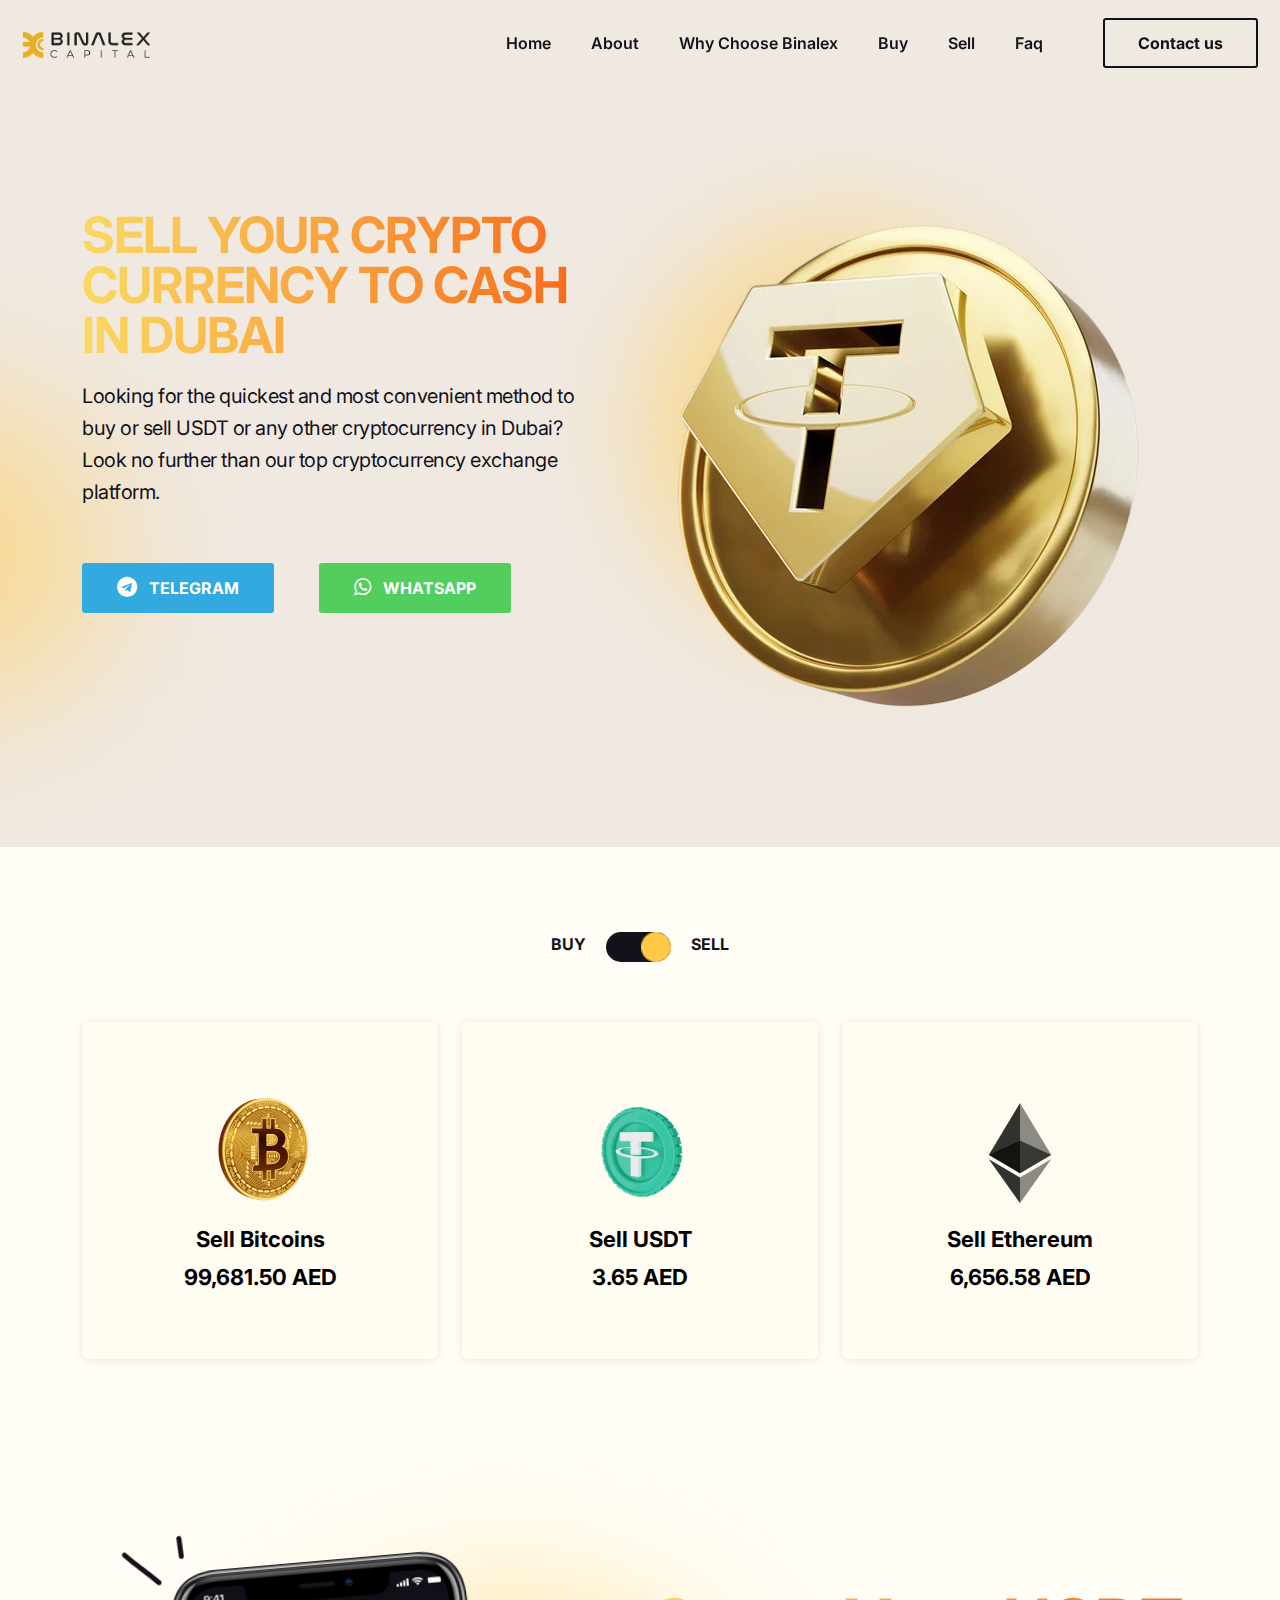
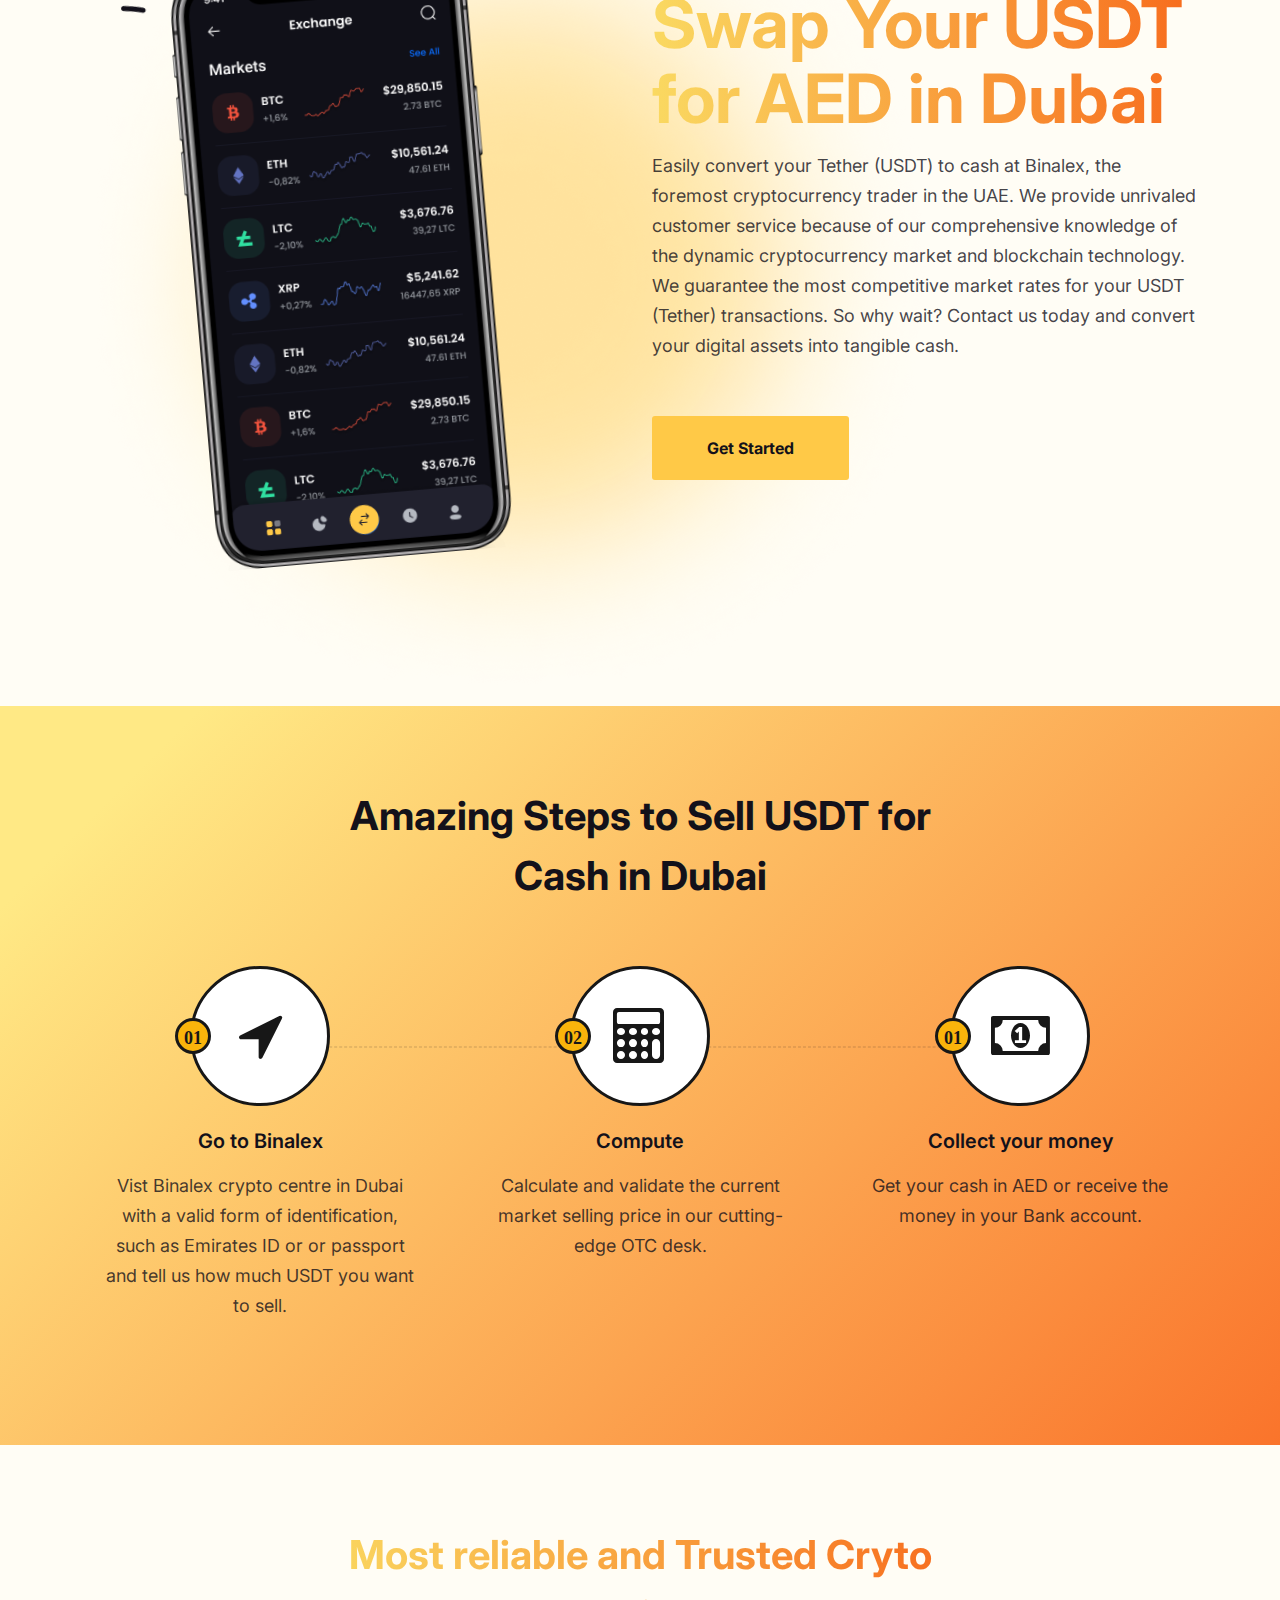
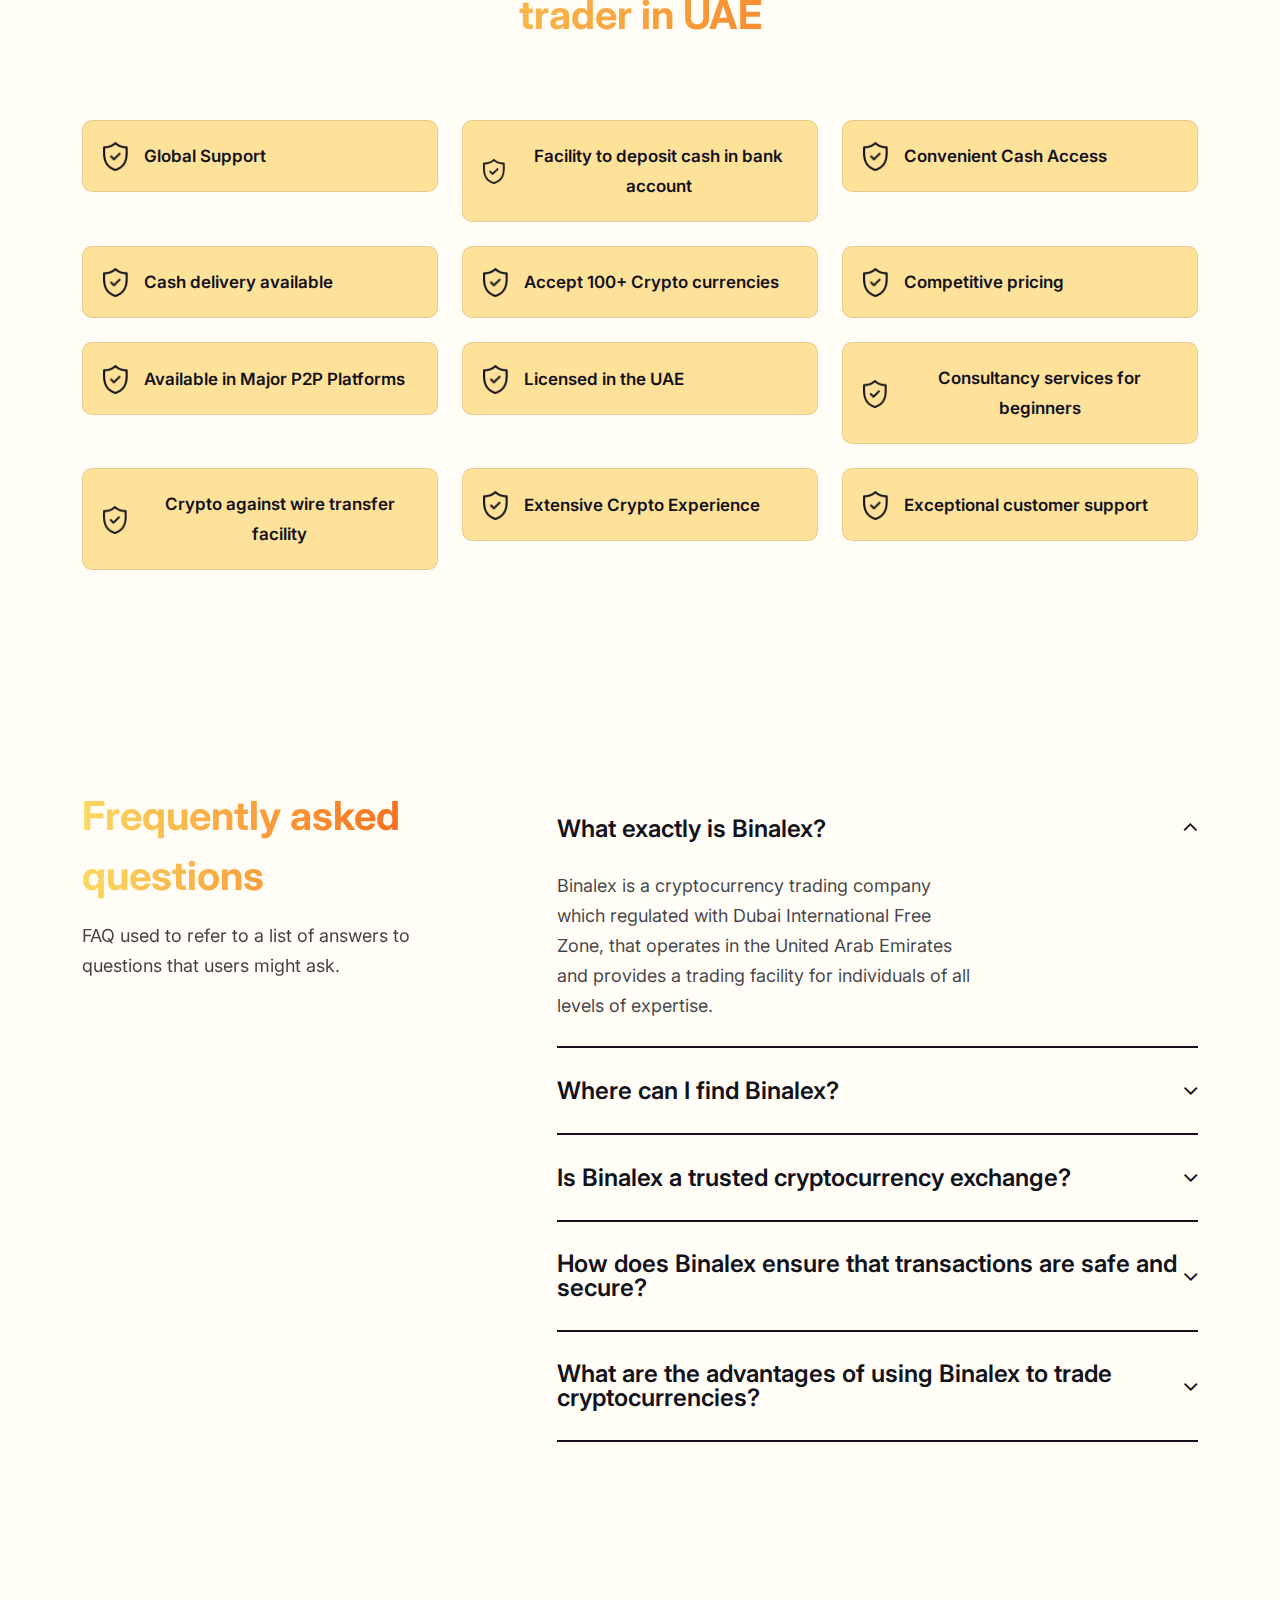
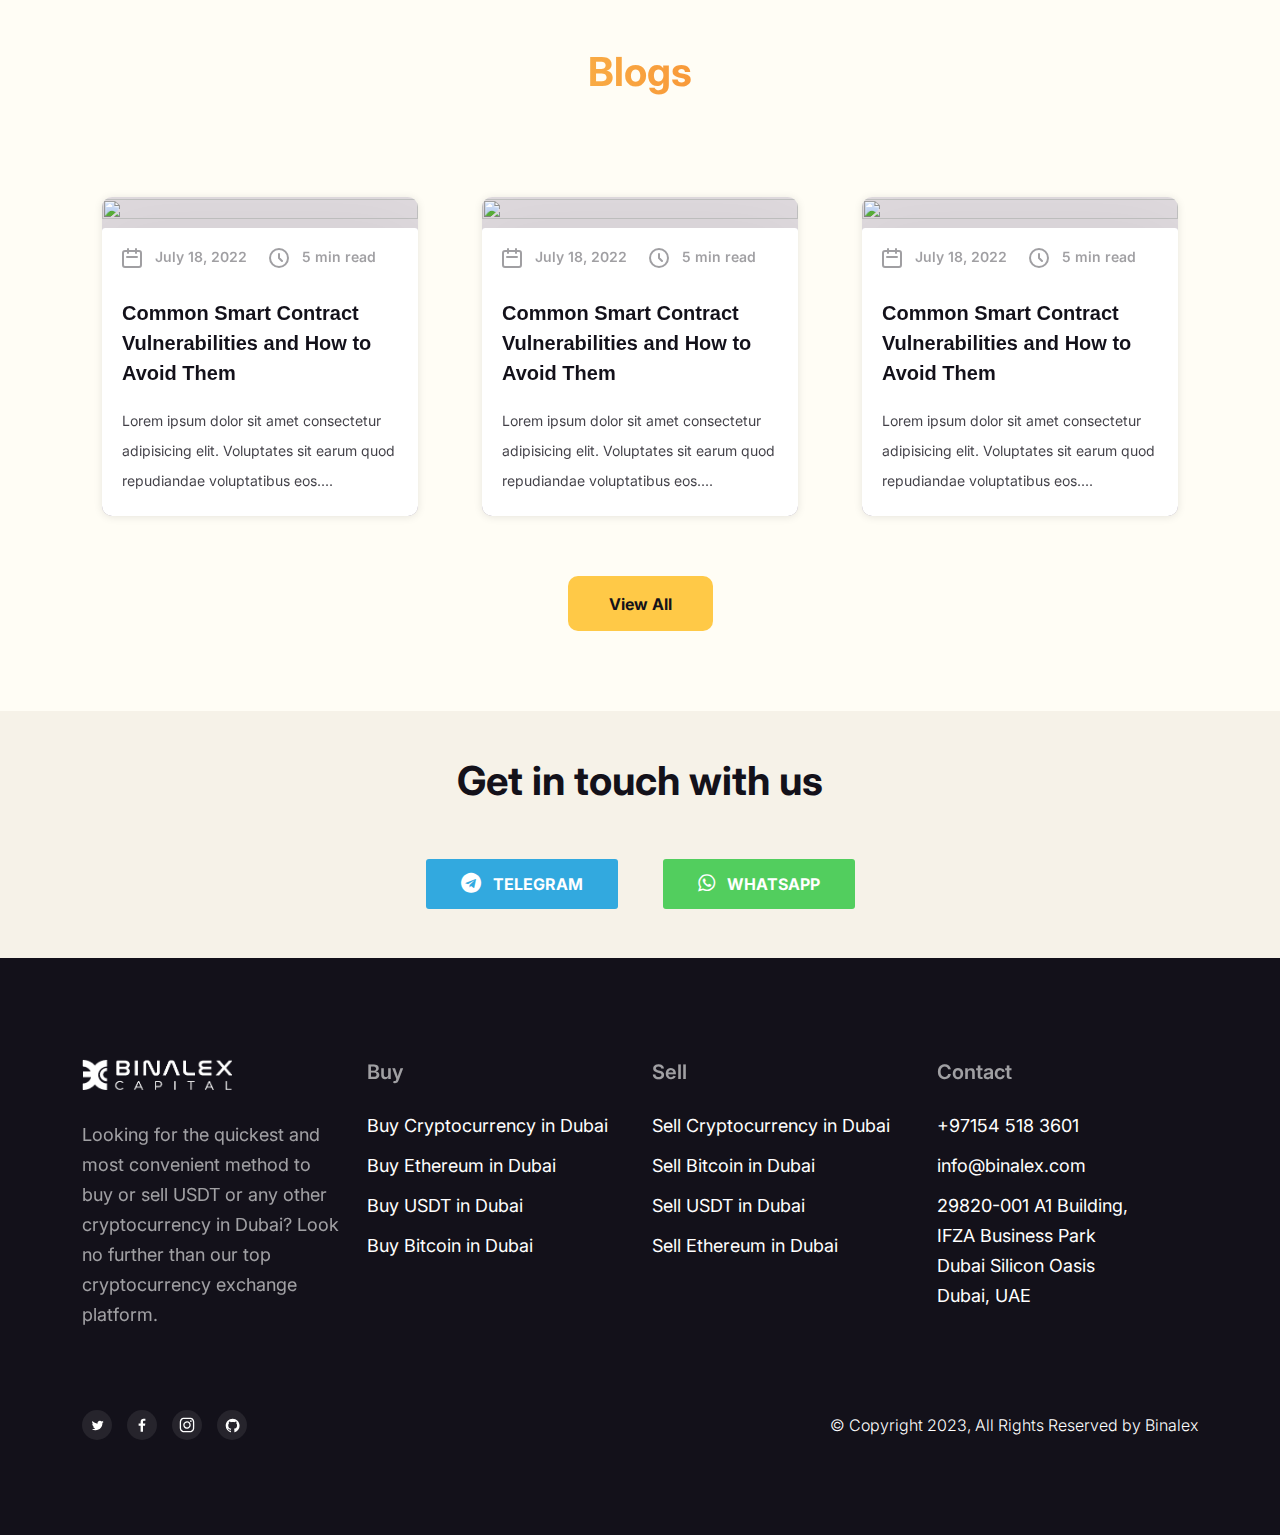
==== index.html @ ae66f342 "font-size decreased" ====
<!DOCTYPE html>
<html lang="en">


<!-- Added by HTTrack -->
<meta http-equiv="content-type" content="text/html;charset=UTF-8" /><!-- /Added by HTTrack -->

<head>
  <meta charset="UTF-8">
  <meta http-equiv="X-UA-Compatible" content="IE=edge">
  <meta name="viewport" content="width=device-width, initial-scale=1.0">
  <title>Binalex</title>

  <link rel="shortcut icon" href="ssets/images/favicon-1.png" type="image/x-icon">
  <link rel="icon" href="assets/images/favicon-1.png" type="image/x-icon">
  <!--- End favicon-->

  <link
    href="https://fonts.googleapis.com/css2?family=Inter:wght@400;500;600&amp;family=Public+Sans:wght@500;600;700;800&amp;display=swap"
    rel="stylesheet">
  <!-- End google font  -->

  <link rel="stylesheet" href="https://cdnjs.cloudflare.com/ajax/libs/bootstrap/5.2.3/css/bootstrap.min.css" />
  <link rel="stylesheet" href="assets/css/fontawesome.css" />
  <link rel="stylesheet" href="https://cdnjs.cloudflare.com/ajax/libs/font-awesome/4.7.0/css/font-awesome.min.css">
  <link rel="stylesheet" href="assets/css/icomoon-font.css" />
  <link rel="stylesheet" href="assets/css/animate.css" />


  <!-- Code Editor  -->

  <link rel="stylesheet" href="assets/css/fonts.css" />
  <link rel="stylesheet" href="assets/css/main.css" />
  <link rel="stylesheet" href="assets/css/app.min.css" />

</head>

<body class="light">



  <header class="site-header site-header--menu-right fugu-header-section" id="sticky-menu">
    <div class="container-fluid">
      <nav class="navbar site-navbar">
        <!-- Brand Logo-->
        <div class="brand-logo">
          <a href="index.html">
            <img src="assets/images/binalex.png" alt="" class="light-version-logo">
          </a>
        </div>
        <div class="menu-block-wrapper">
          <div class="menu-overlay"></div>
          <nav class="menu-block" id="append-menu-header">
            <div class="mobile-menu-head">
              <div class="go-back">
                <i class="fa fa-angle-left"></i>
              </div>
              <div class="current-menu-title"></div>
              <div class="mobile-menu-close">&times;</div>
            </div>
            <ul class="site-menu-main">
              <li class="nav-item nav-item-has-children">
                <a href="#" class="nav-link-item drop-trigger">Home</a>
              </li>
              <li class="nav-item nav-item-has-children">
                <a href="#" class="nav-link-item drop-trigger">About</a>
              </li>
              <li class="nav-item nav-item-has-children">
                <a href="#" class="nav-link-item drop-trigger">Why choose Binalex</a>
              </li>
              <li class="nav-item nav-item-has-children">
                <a href="#" class="nav-link-item drop-trigger">Buy</a>
              </li>
              <li class="nav-item nav-item-has-children">
                <a href="#" class="nav-link-item drop-trigger">Sell</a>
              </li>
              <li class="nav-item nav-item-has-children">
                <a href="#" class="nav-link-item drop-trigger">faq</a>
              </li>

            </ul>
          </nav>

        </div>
        <div class="header-btn header-btn-l1 ms-auto d-none d-xs-inline-flex">
          <a class="fugu-btn fugu-header-btn" href="#">
            Contact us
          </a>
        </div>
        <!-- mobile menu trigger -->
        <div class="mobile-menu-trigger">
          <span></span>
        </div>
        <!--/.Mobile Menu Hamburger Ends-->
      </nav>
    </div>
  </header>
  <!--End landex-header-section -->


  <div class="fugu-hero-section">
    <div class="container">
      <div class="row">
        <div class="col-xl-6 col-lg-7">
          <div class="fugu-hero-content">
            <h1 class="wow fadeInUpX fugu-app-head text-gradient" data-wow-delay="0s">SELL
              YOUR CRYPTO CURRENCY TO CASH
              IN DUBAI </h1>
            <p class="wow fadeInUpX" data-wow-delay="0.25s">Looking for the quickest and most convenient method to buy
              or sell USDT or any
              other cryptocurrency in Dubai? Look no further than our top cryptocurrency
              exchange platform.</p>
            <div class="fugu-app-btn-wrap wow fadeInUpX" data-wow-delay="0.40s">

              <a class="fugu-btn fugu-header-btn m-0 bg-telegram social-btn" href="#">
                <i class="fa fa-telegram"></i> &nbsp; TELEGRAM
              </a>
              <a class="fugu-btn fugu-header-btn bg-whatsapp social-btn" href="#">
                <i class="fa fa-whatsapp"></i> &nbsp; WHATSAPP
              </a>
              <!-- <a class="fugu-btn" href="#">Get Started</a> -->

            </div>
          </div>
        </div>
        <div class="col-xl-6 col-lg-5">
          <div class="fugu-hero-thumb">
            <img src="assets/images/home-img.webp" alt="">
            <div class="fugu-shape2">
              <img src="assets/images/shape/shape2.png" alt="">
            </div>
            <div class="fugu-hero-star">
              <!-- <img src="assets/images/all-img/star-shape.png" alt=""> -->
            </div>
          </div>
        </div>
      </div>
    </div>
    <div class="fugu-shape1">
      <img src="assets/images/shape/shape1.png" alt="">
    </div>
  </div>
  <!-- End hero section -->

  <div class="section bg-warning-300 fugu-section-padding">
    <div class="container">
      <!-- <div class="fugu-section-title">
        <h2>Fast and affordable<br /> plans to get started</h2>
      </div> -->
      <div class="pricing-btn d-flex align-items-center justify-content-center flex-wrap ">
        <label class="mb-3 mb-lg-0">BUY</label>
        <div class="toggle-btn form-check form-switch  mb-2 mb-lg-0">
          <input class="form-check-input btn-toggle price-deck-trigger mb-2 mb-lg-0" type="checkbox"
            id="flexSwitchCheckDefault" data-pricing-trigger data-target="#table-price-value" checked>
        </div>
        <label class="mb-3 mb-lg-0">SELL</label>
      </div>

      <div class="row" id="table-price-value" data-pricing-dynamic data-value-active="yearly">

        <div class="col-md-4 col-sm-6 m-t35">
          <div class="card card-coin  wow fadeInUpX card-coin--1" data-wow-delay="0.10s">
            <div class="card-body text-center">
              <img src="assets/images/icons/bitcoin.png" alt="">
              <h2 class="text-black mb-3 font-w600 dynamic-value" data-active="Bitcoins" data-monthly="Bitcoins"
                data-yearly="Sell Bitcoins">
              </h2>
              <h2 class="text-black  font-w600 dynamic-value" data-active="101,047.00 AED" data-monthly="101,047.00 AED"
                data-yearly="99,681.50 AED">
              </h2>

            </div>
          </div>
        </div>
        <div class="col-md-4 col-sm-6 m-t35">
          <div class="card card-coin  wow fadeInUpX card-coin--2" data-wow-delay="0s">
            <div class="card-body text-center">
              <img src="assets/images/icons/Tether-USDT-icon.png" alt="">

              <h2 class="text-black mb-3 font-w600 dynamic-value card-coin-title" data-active="USDT" data-monthly="USDT"
                data-yearly="Sell USDT">
              </h2>
              <h2 class="text-black  font-w600 dynamic-value" data-active="3.70 AED" data-monthly="3.70 AED"
                data-yearly="3.65 AED">
              </h2>

            </div>
          </div>
        </div>

        <div class="col-md-4 col-sm-6 m-t35">
          <div class="card card-coin  wow fadeInUpX card-coin--3" data-wow-delay="0.20s">
            <div class="card-body text-center">
              <img src="assets/images/icons/Ethereum-Icon.png" alt="">

              <h2 class="text-black mb-3 font-w600 dynamic-value" data-active="Ethereum" data-monthly="Ethereum"
                data-yearly="Sell Ethereum">
              </h2>
              <h2 class="text-black  font-w600 dynamic-value" data-active="6,747.76 AED" data-monthly="6,747.76 AED"
                data-yearly="6,656.58 AED">
              </h2>

            </div>
          </div>
        </div>

      </div>
    </div>
  </div>

  <!-- End -->



  <div class="section bg-warning-300 fugu-section-padding z-index section-bottom-padding">
    <div class="container">
      <div class="row">
        <div class="col-lg-6">
          <div class="fugu-apps-thumb">
            <img class="wow fadeInUpX" data-wow-delay=".10s" src="assets/images/all-img/mocup1.png" alt="">
          </div>
        </div>
        <div class="col-lg-6 col-md-10 d-flex align-items-center">
          <div class="fugu-default-content large-content">
            <h2 class="text-gradient">Swap Your USDT for AED in Dubai
            </h2>
            <p>Easily convert your Tether (USDT) to cash at Binalex, the foremost cryptocurrency
              trader in the UAE. We provide unrivaled customer service because of our
              comprehensive knowledge of the dynamic cryptocurrency market and blockchain
              technology. We guarantee the most competitive market rates for your USDT
              (Tether) transactions. So why wait? Contact us today and convert your digital assets
              into tangible cash.
            </p>
            <div class="fugu-btn-wrap">
              <a class="fugu-btn" href="#">Get Started</a>
            </div>
          </div>
        </div>
      </div>
    </div>
    <div class="fugu-shape3">
      <img src="assets/images/shape/shape2.png" alt="">
    </div>
  </div>
  <!-- End section -->



  <div class="section bg-warning-300 fugu-section-padding steps-section">
    <div class="container">
      <div class="fugu-section-title ">
        <h2>Amazing Steps to Sell USDT for Cash in Dubai</h2>
      </div>
      <div class="fugu-iconbox-border">
        <div class="row">
          <div class="col-lg-4 col-md-6">
            <div class="fugu-iconbox-wrap6 wow fadeInUpX" data-wow-delay="0s">
              <!-- <div class="fugu-iconbox-icon6">
                <img src="assets/images/all-img/service/icon1.png" alt="">
              </div> -->
              <div class="icon-box">
                <i class="fa fa-location-arrow"></i>
                <div class="count">01</div><!-- /.count -->
              </div>
              <div class="fugu-iconbox-data6">
                <h4> Go to Binalex</h4>
                <p>Vist Binalex crypto centre in Dubai with a valid form of identification, such as
                  Emirates ID or or passport and tell us how much USDT you want to sell.</p>
              </div>
            </div>
          </div>
          <div class="col-lg-4 col-md-6">
            <div class="fugu-iconbox-wrap6 wow fadeInUpX" data-wow-delay=".10s">
              <!-- <div class="fugu-iconbox-icon6">
                <img src="assets/images/all-img/service/icon2.png" alt="">
              </div> -->
              <div class="icon-box">
                <i class="fa fa-calculator"></i>
                <div class="count">02</div><!-- /.count -->
              </div>
              <div class="fugu-iconbox-data6">
                <h4> Compute</h4>
                <p>Calculate and validate the current market selling price in our cutting-edge OTC
                  desk.</p>
              </div>
            </div>
          </div>
          <div class="col-lg-4 col-md-6 offset-lg-0 offset-md-3">
            <div class="fugu-iconbox-wrap6 wow fadeInUpX" data-wow-delay=".20s">
              <!-- <div class="fugu-iconbox-icon6">
                <img src="assets/images/all-img/service/icon3.png" alt="">
              </div> -->
              <div class="icon-box">
                <i class="fa fa-money"></i>
                <div class="count">01</div><!-- /.count -->
              </div>
              <div class="fugu-iconbox-data6">
                <h4>Collect your money</h4>
                <p>Get your cash in AED or receive the money in your Bank account.</p>
              </div>
            </div>
          </div>
        </div>
      </div>

    </div>
  </div>

  <div class="section bg-warning-300 fugu-section-padding">
    <div class="container">
      <div class="fugu-section-title text-gradient">
        <h2>Most reliable and Trusted Cryto trader in UAE</h2>
      </div>
      <div class="row">
        <div class="col-lg-4 col-md-6">
          <div class="fugu-iconbox-wrap4 wow fadeInUpX d-flex gap-3 align-items-center justify-content-start"
            data-wow-delay=".20s">
            <div class="fugu-iconbox-icon4 m-0 ">
              <img src="assets/images/all-img/about/icon1.png" alt="">
            </div>
            <div class="fugu-iconbox-data4">
              <h4>Global Support
              </h4>

            </div>
          </div>
        </div>
        <div class="col-lg-4 col-md-6">
          <div class="fugu-iconbox-wrap4 wow fadeInUpX d-flex gap-3 align-items-center justify-content-start"
            data-wow-delay=".20s">
            <div class="fugu-iconbox-icon4 m-0 ">
              <img src="assets/images/all-img/about/icon1.png" alt="">
            </div>
            <div class="fugu-iconbox-data4">
              <h4>Facility to deposit cash in bank account</h4>

            </div>
          </div>
        </div>
        <div class="col-lg-4 col-md-6">
          <div class="fugu-iconbox-wrap4 wow fadeInUpX d-flex gap-3 align-items-center justify-content-start"
            data-wow-delay=".20s">
            <div class="fugu-iconbox-icon4 m-0 ">
              <img src="assets/images/all-img/about/icon1.png" alt="">
            </div>
            <div class="fugu-iconbox-data4">
              <h4>Convenient Cash Access</h4>

            </div>
          </div>
        </div>
        <div class="col-lg-4 col-md-6">
          <div class="fugu-iconbox-wrap4 wow fadeInUpX d-flex gap-3 align-items-center justify-content-start"
            data-wow-delay=".20s">
            <div class="fugu-iconbox-icon4 m-0 ">
              <img src="assets/images/all-img/about/icon1.png" alt="">
            </div>
            <div class="fugu-iconbox-data4">
              <h4>Cash delivery available</h4>

            </div>
          </div>
        </div>
        <div class="col-lg-4 col-md-6">
          <div class="fugu-iconbox-wrap4 wow fadeInUpX d-flex gap-3 align-items-center justify-content-start"
            data-wow-delay=".20s">
            <div class="fugu-iconbox-icon4 m-0 ">
              <img src="assets/images/all-img/about/icon1.png" alt="">
            </div>
            <div class="fugu-iconbox-data4">
              <h4>Accept 100+ Crypto currencies</h4>

            </div>
          </div>
        </div>
        <div class="col-lg-4 col-md-6">
          <div class="fugu-iconbox-wrap4 wow fadeInUpX d-flex gap-3 align-items-center justify-content-start"
            data-wow-delay=".20s">
            <div class="fugu-iconbox-icon4 m-0 ">
              <img src="assets/images/all-img/about/icon1.png" alt="">
            </div>
            <div class="fugu-iconbox-data4">
              <h4>Competitive pricing</h4>

            </div>
          </div>
        </div>
        <div class="col-lg-4 col-md-6">
          <div class="fugu-iconbox-wrap4 wow fadeInUpX d-flex gap-3 align-items-center justify-content-start"
            data-wow-delay=".20s">
            <div class="fugu-iconbox-icon4 m-0 ">
              <img src="assets/images/all-img/about/icon1.png" alt="">
            </div>
            <div class="fugu-iconbox-data4">
              <h4>Available in Major P2P Platforms</h4>

            </div>
          </div>
        </div>
        <div class="col-lg-4 col-md-6">
          <div class="fugu-iconbox-wrap4 wow fadeInUpX d-flex gap-3 align-items-center justify-content-start"
            data-wow-delay=".20s">
            <div class="fugu-iconbox-icon4 m-0 ">
              <img src="assets/images/all-img/about/icon1.png" alt="">
            </div>
            <div class="fugu-iconbox-data4">
              <h4>Licensed in the UAE</h4>

            </div>
          </div>
        </div>
        <div class="col-lg-4 col-md-6">
          <div class="fugu-iconbox-wrap4 wow fadeInUpX d-flex gap-3 align-items-center justify-content-start"
            data-wow-delay=".20s">
            <div class="fugu-iconbox-icon4 m-0 ">
              <img src="assets/images/all-img/about/icon1.png" alt="">
            </div>
            <div class="fugu-iconbox-data4">
              <h4>Consultancy services for beginners </h4>

            </div>
          </div>
        </div>
        <div class="col-lg-4 col-md-6">
          <div class="fugu-iconbox-wrap4 wow fadeInUpX d-flex gap-3 align-items-center justify-content-start"
            data-wow-delay=".20s">
            <div class="fugu-iconbox-icon4 m-0 ">
              <img src="assets/images/all-img/about/icon1.png" alt="">
            </div>
            <div class="fugu-iconbox-data4">
              <h4>Crypto against wire transfer facility</h4>

            </div>
          </div>
        </div>
        <div class="col-lg-4 col-md-6">
          <div class="fugu-iconbox-wrap4 wow fadeInUpX d-flex gap-3 align-items-center justify-content-start"
            data-wow-delay=".20s">
            <div class="fugu-iconbox-icon4 m-0 ">
              <img src="assets/images/all-img/about/icon1.png" alt="">
            </div>
            <div class="fugu-iconbox-data4">
              <h4>Extensive Crypto Experience</h4>

            </div>
          </div>
        </div>
        <div class="col-lg-4 col-md-6">
          <div class="fugu-iconbox-wrap4 wow fadeInUpX d-flex gap-3 align-items-center justify-content-start"
            data-wow-delay=".20s">
            <div class="fugu-iconbox-icon4 m-0 ">
              <img src="assets/images/all-img/about/icon1.png" alt="">
            </div>
            <div class="fugu-iconbox-data4">
              <h4>Exceptional customer support
              </h4>

            </div>
          </div>
        </div>

      </div>
    </div>
  </div>
  <!-- End section -->



  <div class="fugu--faq-section fugu--section-padding bg-warning-300">
    <div class="container">
      <div class="row">
        <div class="col-lg-4">
          <div class="fugu--default-content content-black">
            <h2 class="text-gradient">Frequently asked questions</h2>
            <p>FAQ used to refer to a list of answers to questions that users might ask.</p>
          </div>
        </div>
        <div class="col-lg-7 offset-lg-1">
          <div class="fugu--accordion-one" id="accordionExample">
            <div class="accordion-item">
              <h2 class="accordion-header" id="headingOne">
                <button class="accordion-button" type="button" data-bs-toggle="collapse" data-bs-target="#collapseOne"
                  aria-expanded="true" aria-controls="collapseOne">
                  <div>
                    What exactly is Binalex?

                  </div>

                  <div>
                    <i class="	fa fa-angle-down"> </i>
                  </div>
                </button>
              </h2>
              <div id="collapseOne" class="accordion-collapse collapse show" aria-labelledby="headingOne"
                data-bs-parent="#accordionExample">
                <div class="accordion-body">
                  Binalex is a cryptocurrency trading company which regulated with Dubai
                  International Free Zone, that operates in the United Arab Emirates and provides a
                  trading facility for individuals of all levels of expertise.
                </div>
              </div>
            </div>
            <div class="accordion-item">
              <h2 class="accordion-header" id="headingTwo">
                <button class="accordion-button collapsed" type="button" data-bs-toggle="collapse"
                  data-bs-target="#collapseTwo" aria-expanded="false" aria-controls="collapseTwo">
                  Where can I find Binalex?

                  <div>
                    <i class="	fa fa-angle-down"> </i>
                  </div>
                </button>
              </h2>
              <div id="collapseTwo" class="accordion-collapse collapse" aria-labelledby="headingTwo"
                data-bs-parent="#accordionExample">
                <div class="accordion-body">
                  The location of Binalex is in Dubai Silicon Oasis and Near Deira City Center
                </div>
              </div>
            </div>
            <div class="accordion-item">
              <h2 class="accordion-header" id="headingThree">
                <button class="accordion-button collapsed" type="button" data-bs-toggle="collapse"
                  data-bs-target="#collapseThree" aria-expanded="false" aria-controls="collapseThree">
                  Is Binalex a trusted cryptocurrency exchange?

                  <div>
                    <i class="	fa fa-angle-down"> </i>
                  </div>
                </button>
              </h2>
              <div id="collapseThree" class="accordion-collapse collapse" aria-labelledby="headingThree"
                data-bs-parent="#accordionExample">
                <div class="accordion-body">
                  Yes, Binalex is a trustworthy cryptocurrency trader with the best exchange
                  rates on the market.


                </div>
              </div>
            </div>
            <div class="accordion-item">
              <h2 class="accordion-header" id="headingFour">
                <button class="accordion-button collapsed" type="button" data-bs-toggle="collapse"
                  data-bs-target="#collapseFour" aria-expanded="false" aria-controls="collapseFour">
                  How does Binalex ensure that transactions are safe and secure?

                  <div>
                    <i class="	fa fa-angle-down"> </i>
                  </div>
                </button>
              </h2>
              <div id="collapseFour" class="accordion-collapse collapse" aria-labelledby="headingFour"
                data-bs-parent="#accordionExample">
                <div class="accordion-body">
                  Binalex ensures the safety and security of transactions by implementing
                  sophisticated security measures.
                </div>
              </div>
            </div>
            <div class="accordion-item">
              <h2 class="accordion-header" id="headingFive">
                <button class="accordion-button collapsed" type="button" data-bs-toggle="collapse"
                  data-bs-target="#collapseFive" aria-expanded="false" aria-controls="collapseFive">
                  What are the advantages of using Binalex to trade cryptocurrencies?

                  <div>
                    <i class="	fa fa-angle-down"> </i>
                  </div>

                </button>
              </h2>
              <div id="collapseFive" class="accordion-collapse collapse" aria-labelledby="headingFive"
                data-bs-parent="#accordionExample">
                <div class="accordion-body">
                  The advantages of utilizing Binalex for cryptocurrency trading include high
                  trading volumes, the best exchange rates, and unmatched customer service.

                </div>
              </div>
            </div>
          </div>
        </div>
      </div>
    </div>
  </div>
  <!-- End faq section -->





  <div class="light-version fugu-section-padding bg-warning-300">
    <div class="container">
      <div class="fugu-section-title ">
        <h2 class="text-gradient">Blogs</h2>
      </div>
      <div class="row">

        <div class="col-xl-4 col-lg-4 col-md-6">
          <div class="collection-grid-item analysis wow fadeInUpX" data-wow-delay="0s">
            <div class="fugu--blog-wrap">
              <div class="fugu--blog-thumb">
                <a href="#">
                  <img src="https://sellusdtindubai.com/wp-content/uploads/2023/05/What-are-Permissioned-vs.-Permissionless-Blockchains-400x200.jpg.webp" alt="">
                </a>
              </div>
              <div class="fugu--blog-content">
                <div class="fugu--blog-date">
                  <ul>
                    <li> <a href="#"> <img src="assets/images/svg2/calendar2.svg" alt="">July 18, 2022</a></li>
                    <li> <a href="#"><img src="assets/images/svg2/clock2.svg" alt="">5 min read</a> </li>
                  </ul>
                </div>
                <div class="fugu--blog-title">
                  <a href="#">
                    <h3>Common Smart Contract Vulnerabilities and How to Avoid Them</h3>
                  </a>
                </div>
                <p>Lorem ipsum dolor sit amet consectetur adipisicing elit. Voluptates sit earum quod repudiandae
                  voluptatibus eos....</p>

              </div>
            </div>
          </div>
        </div>
        <div class="col-xl-4 col-lg-4 col-md-6">
          <div class="collection-grid-item analysis wow fadeInUpX" data-wow-delay="0s">
            <div class="fugu--blog-wrap">
              <div class="fugu--blog-thumb">
                <a href="#">
                  <img src="https://sellusdtindubai.com/wp-content/uploads/2023/05/What-are-Permissioned-vs.-Permissionless-Blockchains-400x200.jpg.webp" alt="">
                </a>
              </div>
              <div class="fugu--blog-content">
                <div class="fugu--blog-date">
                  <ul>
                    <li> <a href="#"> <img src="assets/images/svg2/calendar2.svg" alt="">July 18, 2022</a></li>
                    <li> <a href="#"><img src="assets/images/svg2/clock2.svg" alt="">5 min read</a> </li>
                  </ul>
                </div>
                <div class="fugu--blog-title">
                  <a href="#">
                    <h3>Common Smart Contract Vulnerabilities and How to Avoid Them</h3>
                  </a>
                </div>
                <p>Lorem ipsum dolor sit amet consectetur adipisicing elit. Voluptates sit earum quod repudiandae
                  voluptatibus eos....</p>

              </div>
            </div>
          </div>
        </div>
        <div class="col-xl-4 col-lg-4 col-md-6">
          <div class="collection-grid-item analysis wow fadeInUpX" data-wow-delay="0s">
            <div class="fugu--blog-wrap">
              <div class="fugu--blog-thumb">
                <a href="#">
                  <img src="https://sellusdtindubai.com/wp-content/uploads/2023/05/What-are-Permissioned-vs.-Permissionless-Blockchains-400x200.jpg.webp" alt="">
                </a>
              </div>
              <div class="fugu--blog-content">
                <div class="fugu--blog-date">
                  <ul>
                    <li> <a href="#"> <img src="assets/images/svg2/calendar2.svg" alt="">July 18, 2022</a></li>
                    <li> <a href="#"><img src="assets/images/svg2/clock2.svg" alt="">5 min read</a> </li>
                  </ul>
                </div>
                <div class="fugu--blog-title">
                  <a href="#">
                    <h3>Common Smart Contract Vulnerabilities and How to Avoid Them</h3>
                  </a>
                </div>
                <p>Lorem ipsum dolor sit amet consectetur adipisicing elit. Voluptates sit earum quod repudiandae
                  voluptatibus eos....</p>

              </div>
            </div>
          </div>
        </div>

      </div>

      <div class="fugu-portfolio-btn">
        <a class="fugu-btn small-btn" href="#">View All</a>
      </div>
    </div>
  </div>
  <!-- End testimonail section -->

  <div class="fugu-go-top">
    <img src="assets/images/svg/arrow-black-right.svg" alt="">
  </div>

  <div class="fugu-footer-top bg-warning-200 m-0 git-section ">
    <div class="container">

      <div class="fugu-default-content text-center">
        <h2 class="wow fadeInUpX mb-30" data-wow-delay="0s">Get in touch with us</h2>
        <!-- <p class="wow fadeInUpX" data-wow-delay="0.15s">Get start now! And buy and sell cryptocurrency assets It
          simplifies the process of buying and selling digital assets from anywhere in the world.</p> -->
        <div class="fugu-app-btn-wrap wow fadeInUpX m-0" data-wow-delay="0.25s">

          <a class="fugu-btn fugu-header-btn m-0 bg-telegram social-btn" href="#">
            <i class="fa fa-telegram"></i> &nbsp; TELEGRAM
          </a>
          <a class="fugu-btn fugu-header-btn bg-whatsapp social-btn" href="#">
            <i class="fa fa-whatsapp"></i> &nbsp; WHATSAPP
          </a>
        </div>
      </div>

    </div>

  </div>
  <!-- Footer  -->

  <footer class="fugu-footer-section">
    <div class="container">
      <div class="row">
        <div class="col-lg-3">
          <div class="fugu-textarea">
            <div class="fugu-footer-logo">
              <img src="assets/images/binalex-white.svg" alt="" class="light-version-logo">
            </div>
            <p>Looking for the quickest and most convenient method to buy or sell USDT or any other cryptocurrency in
              Dubai? Look no further than our top cryptocurrency exchange platform.</p>
          </div>
        </div>
        <div class="col-lg-3 col-md-4 col-sm-4">
          <div class="fugu-footer-menu">
            <span>Buy</span>
            <ul>
              <li><a href="#">Buy Cryptocurrency in Dubai</a></li>
              <li><a href="#">Buy Ethereum in Dubai</a></li>
              <li><a href="#">Buy USDT in Dubai</a></li>
              <li><a href="#">Buy Bitcoin in Dubai</a></li>
            </ul>
          </div>
        </div>
        <div class="col-lg-3 col-md-4 col-sm-4">
          <div class="fugu-footer-menu ">
            <span>Sell</span>
            <ul>
              <li><a href="#"> Sell Cryptocurrency in Dubai
                </a></li>
              <li><a href="#"> Sell Bitcoin in Dubai</a></li>
              <li><a href="#">Sell USDT in Dubai</a></li>
              <li><a href="#"> Sell Ethereum in Dubai</a></li>
            </ul>
          </div>
        </div>
        <div class="col-lg-3 col-md-4 col-sm-4">
          <div class="fugu-footer-menu">
            <span>Contact</span>
            <ul>
              <li><a href="tel:123">+97154 518 3601</a></li>
              <li><a href="mailto:name@email.com">info@binalex.com</a></li>
              <li><a href="#">29820-001 A1 Building,<br>
                  IFZA Business Park <br>
                  Dubai Silicon Oasis <br>
                  Dubai, UAE
                </a></li>
            </ul>
          </div>

        </div>
      </div>

      <div class="copyright d-flex justify-content-between align-items-center ">
        <div class="fugu-social-icon m-0">
          <ul>
            <li>
              <a href="#">
                <svg width="13" height="11" viewBox="0 0 13 11" fill="none" xmlns="http://www.w3.org/2000/svg">
                  <path
                    d="M12.6518 1.76691C12.2028 1.96645 11.7289 2.09116 11.2301 2.16598C11.7289 1.86668 12.128 1.39279 12.3026 0.819124C11.8287 1.09348 11.3049 1.29302 10.7312 1.41773C10.2823 0.943833 9.63379 0.644531 8.93542 0.644531C7.58857 0.644531 6.49113 1.74197 6.49113 3.08883C6.49113 3.28836 6.51607 3.46295 6.56595 3.63755C4.54567 3.53778 2.72492 2.56505 1.50277 1.06854C1.30323 1.44267 1.17852 1.84174 1.17852 2.29069C1.17852 3.13871 1.60253 3.88697 2.27596 4.33592C1.87689 4.31098 1.50277 4.21121 1.15358 4.03662V4.06156C1.15358 5.25876 2.0016 6.25644 3.12398 6.48091C2.92445 6.5308 2.69997 6.55574 2.4755 6.55574C2.32585 6.55574 2.15125 6.5308 2.0016 6.50585C2.32585 7.47859 3.22375 8.2019 4.29625 8.2019C3.44823 8.85038 2.40067 9.24945 1.25335 9.24945C1.05381 9.24945 0.85428 9.24945 0.679688 9.22451C1.77713 9.92288 3.04916 10.322 4.4459 10.322C8.96037 10.322 11.4296 6.58068 11.4296 3.33825C11.4296 3.23848 11.4296 3.11377 11.4296 3.014C11.9035 2.68976 12.3275 2.26575 12.6518 1.76691Z"
                    fill="white"></path>
                </svg>
              </a>
            </li>
            <li>
              <a href="#">
                <svg width="8" height="14" viewBox="0 0 8 14" fill="none" xmlns="http://www.w3.org/2000/svg">
                  <path
                    d="M2.61761 13.7535V7.8033H0.615234V5.48437H2.61761V3.77424C2.61761 1.78964 3.82974 0.708984 5.60014 0.708984C6.44818 0.708984 7.17702 0.772123 7.38943 0.800344V2.87437L6.16156 2.87492C5.19872 2.87492 5.01229 3.33245 5.01229 4.00385V5.48437H7.30858L7.00959 7.8033H5.01228V13.7535H2.61761Z"
                    fill="#13111A"></path>
                </svg>
              </a>
            </li>
            <li>
              <a href="#">
                <svg width="16" height="16" viewBox="0 0 16 16" fill="none" xmlns="http://www.w3.org/2000/svg">
                  <path
                    d="M8.00221 2.05002C9.94011 2.05002 10.1696 2.05728 10.9352 2.09219C11.3954 2.09782 11.8514 2.18234 12.2831 2.34207C12.5962 2.46281 12.8805 2.64777 13.1178 2.88504C13.355 3.12232 13.54 3.40664 13.6607 3.71972C13.8205 4.15144 13.905 4.60736 13.9106 5.06765C13.9452 5.8332 13.9528 6.06269 13.9528 8.0006C13.9528 9.9385 13.9455 10.168 13.9106 10.9335C13.905 11.3938 13.8205 11.8498 13.6607 12.2815C13.54 12.5946 13.355 12.8789 13.1178 13.1161C12.8805 13.3534 12.5962 13.5384 12.2831 13.6591C11.8514 13.8189 11.3954 13.9034 10.9352 13.909C10.1699 13.9436 9.94045 13.9512 8.00221 13.9512C6.06396 13.9512 5.83446 13.9439 5.06926 13.909C4.60897 13.9034 4.15305 13.8189 3.72133 13.6591C3.40825 13.5384 3.12392 13.3534 2.88665 13.1161C2.64938 12.8789 2.46442 12.5946 2.34368 12.2815C2.18395 11.8498 2.09943 11.3938 2.0938 10.9335C2.05923 10.168 2.05163 9.9385 2.05163 8.0006C2.05163 6.06269 2.05889 5.8332 2.0938 5.06765C2.09943 4.60736 2.18395 4.15144 2.34368 3.71972C2.46442 3.40664 2.64938 3.12232 2.88665 2.88504C3.12392 2.64777 3.40825 2.46281 3.72133 2.34207C4.15305 2.18234 4.60897 2.09782 5.06926 2.09219C5.83481 2.05763 6.0643 2.05002 8.00221 2.05002ZM8.00221 0.742188C6.03216 0.742188 5.784 0.750482 5.00981 0.785736C4.40741 0.797718 3.8114 0.911778 3.24714 1.12306C2.76309 1.30544 2.32467 1.59123 1.96246 1.96051C1.59285 2.32285 1.30681 2.76152 1.12432 3.24587C0.913039 3.81014 0.79898 4.40614 0.786998 5.00855C0.752436 5.78205 0.744141 6.03021 0.744141 8.00025C0.744141 9.9703 0.752436 10.2185 0.787689 10.9926C0.799671 11.5951 0.913731 12.1911 1.12502 12.7553C1.3073 13.2396 1.5931 13.6783 1.96246 14.0407C2.32487 14.41 2.76353 14.6958 3.24783 14.8781C3.81209 15.0894 4.4081 15.2035 5.0105 15.2155C5.78469 15.25 6.03181 15.259 8.0029 15.259C9.97398 15.259 10.2211 15.2507 10.9953 15.2155C11.5977 15.2035 12.1937 15.0894 12.758 14.8781C13.24 14.6913 13.6777 14.4059 14.0431 14.0403C14.4085 13.6746 14.6936 13.2367 14.8801 12.7546C15.0914 12.1904 15.2054 11.5944 15.2174 10.992C15.252 10.2185 15.2603 9.9703 15.2603 8.00025C15.2603 6.03021 15.252 5.78205 15.2167 5.00786C15.2047 4.40545 15.0907 3.80944 14.8794 3.24518C14.6971 2.76089 14.4113 2.32222 14.042 1.95981C13.6795 1.59046 13.2409 1.30466 12.7566 1.12237C12.1923 0.911086 11.5963 0.797027 10.9939 0.785045C10.2204 0.750482 9.97225 0.742188 8.00221 0.742188Z"
                    fill="white"></path>
                  <path
                    d="M8.00453 4.27441C7.26737 4.27441 6.54675 4.49301 5.93382 4.90256C5.32089 5.31211 4.84316 5.89421 4.56106 6.57527C4.27896 7.25632 4.20515 8.00574 4.34896 8.72874C4.49278 9.45174 4.84776 10.1159 5.36901 10.6371C5.89027 11.1584 6.55439 11.5134 7.2774 11.6572C8.0004 11.801 8.74981 11.7272 9.43087 11.4451C10.1119 11.163 10.694 10.6853 11.1036 10.0723C11.5131 9.45938 11.7317 8.73877 11.7317 8.0016C11.7317 7.01309 11.339 6.06507 10.6401 5.36608C9.94107 4.6671 8.99305 4.27441 8.00453 4.27441ZM8.00453 10.421C7.52603 10.421 7.05827 10.2791 6.66041 10.0132C6.26255 9.74738 5.95246 9.36953 5.76934 8.92745C5.58623 8.48537 5.53832 7.99892 5.63167 7.52961C5.72502 7.0603 5.95544 6.62921 6.29379 6.29086C6.63215 5.95251 7.06323 5.72209 7.53254 5.62874C8.00185 5.53538 8.4883 5.5833 8.93038 5.76641C9.37246 5.94953 9.75031 6.25962 10.0162 6.65748C10.282 7.05534 10.4239 7.5231 10.4239 8.0016C10.4239 8.64326 10.169 9.25863 9.71528 9.71234C9.26156 10.1661 8.64619 10.421 8.00453 10.421Z"
                    fill="white"></path>
                  <path
                    d="M11.8768 4.99779C12.3578 4.99779 12.7478 4.60785 12.7478 4.12683C12.7478 3.6458 12.3578 3.25586 11.8768 3.25586C11.3958 3.25586 11.0059 3.6458 11.0059 4.12683C11.0059 4.60785 11.3958 4.99779 11.8768 4.99779Z"
                    fill="white"></path>
                </svg>
              </a>
            </li>
            <li>
              <a href="#">
                <svg width="15" height="15" viewBox="0 0 15 15" fill="none" xmlns="http://www.w3.org/2000/svg">
                  <path fill-rule="evenodd" clip-rule="evenodd"
                    d="M7.65173 0.742188C3.80429 0.742188 0.708984 3.83749 0.708984 7.68493C0.708984 10.7513 2.70502 13.3548 5.45319 14.2805C5.80033 14.3384 5.91604 14.1359 5.91604 13.9334C5.91604 13.7598 5.91604 13.3259 5.91604 12.7474C3.97786 13.1813 3.57287 11.8217 3.57287 11.8217C3.25466 11.0117 2.79181 10.8092 2.79181 10.8092C2.15539 10.3752 2.84966 10.3752 2.84966 10.3752C3.54394 10.4331 3.92 11.0985 3.92 11.0985C4.52749 12.1688 5.53998 11.8506 5.94497 11.677C6.00283 11.2142 6.1764 10.9249 6.37889 10.7513C4.8457 10.5777 3.22573 9.97025 3.22573 7.30887C3.22573 6.55674 3.48608 5.92032 3.94893 5.45747C3.89108 5.2839 3.63072 4.58963 4.00679 3.60607C4.00679 3.60607 4.58535 3.4325 5.91604 4.32927C6.46568 4.18463 7.07317 4.09785 7.65173 4.09785C8.23029 4.09785 8.83778 4.18463 9.38742 4.32927C10.7181 3.4325 11.2967 3.60607 11.2967 3.60607C11.6727 4.5607 11.4413 5.25497 11.3545 5.45747C11.7884 5.94925 12.0777 6.55674 12.0777 7.30887C12.0777 9.97025 10.4578 10.5488 8.89564 10.7224C9.15599 10.9249 9.35849 11.3588 9.35849 11.9952C9.35849 12.9209 9.35849 13.6731 9.35849 13.9045C9.35849 14.078 9.4742 14.3095 9.85027 14.2516C12.5984 13.3548 14.5945 10.7513 14.5945 7.68493C14.5945 3.83749 11.4992 0.742188 7.65173 0.742188Z"
                    fill="white"></path>
                </svg>
              </a>
            </li>
          </ul>
        </div>

        <h6 class="copyright-text">
          © Copyright 2023, All Rights Reserved by Binalex
        </h6>
      </div>
    </div>
  </footer>


  <!-- 
  <div class="fugu-preloader">
    <div class="fugu-spinner">
      <svg viewBox="0 0 100 100" xmlns="http://www.w3.org/2000/svg">
        <circle cx="50" cy="50" r="46" />
      </svg>
    </div>
    <div class="fugu-title">loading...</div>
  </div> -->

  <!-- scripts -->
  <script src="assets/js/jquery-3.6.0.min.js"></script>
  <script src="https://cdnjs.cloudflare.com/ajax/libs/bootstrap/5.2.3/js/bootstrap.min.js"></script>
  <script src="assets/js/menu/menu.js"></script>
  <script src="https://cdnjs.cloudflare.com/ajax/libs/wow/1.1.2/wow.js"></script>

  <script src="assets/js/main.js"></script>
</body>

</html>
---- assets/css/icomoon-font.css ----
@font-face {
  font-family: 'icomoon';
  src:  url('../fonts/icomoon3ed6.eot?w4klar');
  src:  url('../fonts/icomoon3ed6.eot?w4klar#iefix') format('embedded-opentype'),
    url('../fonts/icomoon3ed6.ttf?w4klar') format('truetype'),
    url('../fonts/icomoon3ed6.woff?w4klar') format('woff'),
    url('../fonts/icomoon3ed6.svg?w4klar#icomoon') format('svg');
  font-weight: normal;
  font-style: normal;
  font-display: block;
}

[class^="icon-"], [class*=" icon-"] {
  /* use !important to prevent issues with browser extensions that change fonts */
  font-family: 'icomoon' !important;
  speak: never;
  font-style: normal;
  font-weight: normal;
  font-variant: normal;
  text-transform: none;
  line-height: 1;

  /* Better Font Rendering =========== */
  -webkit-font-smoothing: antialiased;
  -moz-osx-font-smoothing: grayscale;
}

.icon-arrow-black-left:before {
  content: "\e900";
}
.icon-arrow-black-right:before {
  content: "\e901";
}
.icon-arrow-black-right2:before {
  content: "\e902";
}
.icon-arrow-left-gray:before {
  content: "\e903";
}
.icon-arrow-right-gray:before {
  content: "\e904";
}
---- assets/css/fonts.css ----
/* @font-face {
    font-family: "Graphik";
    src: url("../new-fonts/GraphikBlack.otf") format("opentype");
    font-weight: normal;
    font-style: normal;

} */
@font-face {
    font-family: "Graphik";
    src: url("../new-fonts/GraphikBold.otf") format("opentype");
    font-weight: bold;
    font-style: normal;

}
@font-face {
    font-family: "Graphik";
    src: url("../new-fonts/GraphikExtralight.otf") format("opentype");
    font-weight: lighter;
    font-style: normal;

}
@font-face {
    font-family: "Graphik";
    src: url("../new-fonts/GraphikLight.otf") format("opentype");
    font-weight: 300;
    font-style: normal;

}
@font-face {
    font-family: "Graphik";
    src: url("../new-fonts/GraphikRegular.otf") format("opentype");
    font-weight: normal;
    font-style: normal;

}
@font-face {
    font-family: "Graphik";
    src: url("../new-fonts/GraphikMedium.otf") format("opentype");
    font-weight: 500;
    font-style: normal;

}
@font-face {
    font-family: "Graphik";
    src: url("../new-fonts/GraphikSemibold.otf") format("opentype");
    font-weight: 600;
    font-style: normal;

}
---- assets/css/main.css ----
/*Header Css StaRT*/
@-webkit-keyframes slideLeft {
  0% {
    opacity: 0;
    transform: translateX(100%);
  }

  100% {
    opacity: 1;
    transform: translateX(0%);
  }
}

@keyframes slideLeft {
  0% {
    opacity: 0;
    transform: translateX(100%);
  }

  100% {
    opacity: 1;
    transform: translateX(0%);
  }
}

@-webkit-keyframes slideRight {
  0% {
    opacity: 1;
    transform: translateX(0%);
  }

  100% {
    opacity: 0;
    transform: translateX(100%);
  }
}

@keyframes slideRight {
  0% {
    opacity: 1;
    transform: translateX(0%);
  }

  100% {
    opacity: 0;
    transform: translateX(100%);
  }
}

/*@media (min-width: 992px) {
  .site-menu-main .sub-menu {
    min-width: 235px;
    max-width: 235px;
 }
}
*/
/* .site-menu-main .sub-menu.megamenu.megadropdown-center {
  transform: translateX(-50%) translateY(-10px);
}
*/
/* .site-menu-main .sub-menu.megamenu.megadropdown-right {
  right: 0%;
  transform: translateX(0%) translateY(10px);
}
*/
/* .site-menu-main .sub-menu.megamenu.megadropdown-left {
  left: 0%;
  transform: translateX(0%) translateY(10px);
}
*/
/*responsive*/
/*Custom Css for menu*/
/* .site-header--menu-center .navbar {
  padding-top: 20px;
  padding-bottom: 20px;
}
*/
/* ////////////////////////////////// */
/* // */
.site-navbar {
  display: flex;
  position: relative;
  flex-wrap: wrap;
  align-items: center;
  justify-content: space-between;
  padding-top: 0px;
}

.site-navbar .menu-block-wrapper {
  flex-grow: 1;
  align-items: center;
}

.brand-logo {
  max-width: 128px;
  transition: all 0.4s;
  position: relative;
}

.default-logo {
  max-width: 128px;
  transition: all 0.4s;
  position: relative;
}

.responsive-logo {
  max-width: 128px;
  transition: all 0.4s;
  position: relative;
}

.site-header--absolute {
  position: absolute;
  top: 0;
  left: 0;
  width: 100%;
  z-index: 999;
}

.site-header--sticky:not(.mobile-sticky-enable) {
  position: absolute !important;
  top: 0;
  right: 0;
  width: 100%;
  z-index: 999;
}

.site-header--sticky.mobile-sticky-enable {
  top: 0;
  right: 0;
  width: 100%;
  z-index: 999;
  position: fixed !important;
  transition: 0.4s;
}

.site-header--sticky.mobile-sticky-enable.scrolling {
  transform: translateY(-100%);
  transition: 0.4s;
}

.site-header--sticky.mobile-sticky-enable.reveal-header {
  transform: translateY(0%);
  box-shadow: 0 12px 34px -11px rgba(65, 62, 101, 0.1);
  z-index: 9999;
}

.site-header--menu-center .container {
  position: relative;
}

.site-header--menu-center .menu-block-wrapper {
  position: static;
}

.site-header--menu-left .menu-block .site-menu-main {
  justify-content: flex-start;
  padding-left: 15px;
}

.site-header--menu-right .menu-block-wrapper {
  position: static;
}

.site-header--menu-right .menu-block {
  margin-left: auto;
}

.top-contact-menu-wraper .header-btn {
  order: 3;
}

.top-contact-menu-wraper .mobile-menu-trigger {
  order: 4;
}

.top-contact-block ul {
  display: flex;
  align-items: center;
}

.top-contact-block ul li {
  display: inline-flex;
  align-items: center;
}

.top-contact-block span {
  height: 30px;
  width: 1px;
  background: rgba(29, 36, 58, 0.12);
  margin: 0px 35px;
}

.top-contact-block img {
  margin-right: 12px;
}

.top-contact-block a {
  display: flex;
  align-items: center;
  font-weight: 600;
  font-size: 17px;
  line-height: 30px;
  color: #1d263a;
}

.site-menu-main {
  margin-bottom: 0;
  padding-left: 0;
}

.site-menu-main li {
  list-style: none;
}

.site-menu-main ul {
  list-style: none;
  margin-left: 0;
}

.site-menu-main a {
  text-decoration: none;
}

.site-menu-main .nav-item {
  display: inherit;
}

.site-menu-main .nav-link-item {
  color: #fff;
  font-size: 16px;
  font-weight: 600;
  font-style: normal;
  letter-spacing: normal;
  position: relative;
}

.site-menu-main .sub-menu {
  z-index: 500;
  background-color: #fff;
  box-shadow: -2px 2px 70px -25px #000;
  position: absolute;
  left: 0;
  top: 61px;
  margin: 0;
  padding: 12px 0;
  transition: 0.4s;
  z-index: 4;
  transform: translatey(20px);
  opacity: 0;
  visibility: hidden;
  min-width: 200px;
  border-radius: 6px;
}

.site-menu-main .sub-menu:before {
  content: '';
  width: 15px;
  height: 15px;
  background-color: #fff;
  position: absolute;
  top: 0;
  left: 22px;
  transform: rotate(45deg) translatey(-11px);
  z-index: 8;
}

.site-menu-main .sub-menu.shape-none:before {
  content: none;
}

.site-menu-main .sub-menu--item {
  font-size: 15px;
  font-weight: 600;
}

.site-menu-main .sub-menu--item>a {
  color: inherit;
  padding: 6px 20px;
  font-weight: 700;
  color: #000;
}

.site-menu-main .sub-menu--item:hover>a {
  color: #ffc947;
}

.site-menu-main .sub-menu.megamenu .dropdown-image-block {
  max-height: 336px;
}

.site-menu-main .sub-menu.megamenu .single-dropdown-block .mega-drop-menu-item {
  padding-top: 8px;
  padding-bottom: 8px;
  display: block;
}

.site-menu-main .sub-menu.megamenu .mega-drop-menu-item {
  padding-top: 2.5px;
  padding-bottom: 2.5px;
  font-size: 15px;
  font-weight: 600;
  transition: 0.4s;
  color: #000;
}

.site-menu-main>li .sub-menu>ul>li>a {
  display: inline-block;
  padding: 10px 0;
  font-size: 15px;
  color: #555;
  transition: color 0.3s ease;
  text-decoration: none;
  text-transform: capitalize;
}

.site-menu-main>li .sub-menu.mega-menu {
  left: 50%;
  transform: translateX(-50%);
}

.navbar {
  padding-top: 0;
  padding-bottom: 0;
}

.dark-mode-texts .nav-link-item {
  color: #fff;
}

.sub-menu.megamenu:before {
  content: none;
}

.mobile-menu-head {
  display: none;
}

.mobile-menu-trigger {
  display: none;
}

.nav-item-has-children a {
  display: flex;
  justify-content: space-between;
  text-transform: capitalize;
}

.reveal-header {
  background: #0d152e !important;
}

.reveal-header .nav-link-item {
  color: #fff !important;
}

.reveal-header .btn {
  color: #fff !important;
}

.reveal-header .btn:hover {
  color: #fff !important;
}

.reveal-header .dark-version-logo {
  display: block !important;
}

.reveal-header .light-version-logo {
  display: none !important;
}

.menu-block.active .nav-link-item {
  color: #000 !important;
}

ul.site-menu-main .nav-item i {
  transition: all 0.4s ease-in-out;
}

ul.site-menu-main .nav-item:hover i {
  transform: rotate(-180deg);
}

li.sub-menu--item.nav-item-has-children:hover i {
  transform: rotate(-180deg) !important;
}

li.sub-menu--item.nav-item-has-children i {
  transform: rotate(-90deg) !important;
  transition: all 0.4s ease-in-out;
}

.single-dropdown-block h3 {
  opacity: 0.5;
  color: #000;
  font-size: 13px;
  font-weight: 700;
  font-style: normal;
  letter-spacing: 1.1px;
  line-height: normal;
  text-align: left;
  text-transform: uppercase;
  margin-bottom: 25px;
  display: none;
}

.landing-2-menu .navbar {
  border-bottom: 1px solid rgba(29, 36, 58, 0.12);
}

.btn {
  position: relative;
  z-index: 5;
  border-radius: 6px;
  border: 0;
  font-size: 16px;
  font-weight: 700;
  height: 40px;
  min-width: 130px;
  line-height: 28px;
  letter-spacing: -0.53px;
  padding: 15px;
  display: inline-flex;
  align-items: center;
  justify-content: center;
  transition: all 0.4s ease-in-out;
}

.log-in-btn {
  width: 160px;
  height: 50px;
  background: #fd4c5c;
  border-radius: 3px;
  display: inline-block;
  text-align: center;
  padding: 10px;
  color: #fff;
  font-weight: 600;
  transition: all 0.4s;
  margin-left: 30px;
  position: relative;
  overflow: hidden;
  z-index: 0;
}

.log-in-btn:after {
  content: "";
  background: #0f1a54;
  position: absolute;
  transition: all 0.3s ease-in;
  z-index: -1;
  height: 100%;
  left: -35%;
  top: 0;
  transform: skew(30deg);
  transition-duration: 0.4s;
  transform-origin: top left;
  width: 0;
}

a.log-in-btn:hover:after {
  height: 100%;
  width: 135%;
}

.log-in-btn.red-btn {
  color: #fff;
  background-color: #fd4c5c;
}

.log-in-btn.yellow-btn {
  color: #0f1a54;
  background-color: #fbc21d;
}

.log-in-btn.yellow-btn:hover {
  background-color: #fff;
}

.fugu-app-head {
  font-size: 50px;
  line-height: 1;

}

.text-gradient {
  background-image: linear-gradient(90deg, #FAD961 0%, #F76B1C 100%);
  background-clip: text;
  -webkit-background-clip: text;
  text-fill-color: transparent;
  -webkit-text-fill-color: transparent;
}

.card-coin {
  background: #FFFCF2;
  padding: 40px 0;
  box-shadow: 0 1px 8px rgba(0, 0, 0, .1);
  border: none;
  transition: background 0.5s ease-in-out;
}

.card-coin:hover {
  /* background: #ffc947; */
  /* background-color: #FAD961; */
  /* background-image: linear-gradient(90deg, #FAD961 0%, #F76B1C 100%); */



  box-shadow: 0 1px 15px rgba(0, 0, 0, .1);
  transform: scale(1.05);
}

.card-coin:hover h2 {
  color: #fff !important;
}

.card-coin--1:hover {
  background-image: linear-gradient(180deg, #000000 0%, #f5d477 100%);
}

.card-coin--2:hover {
  background-image: linear-gradient(180deg, #000000 0%, #50AF95 100%);
}

.card-coin--3:hover {
  background-image: linear-gradient(180deg, #000000 0%, #FFFFFF 100%);
}

.card-coin h2 {
  font-size: 22px;
  line-height: 1;
}



.card-coin .h2 {
  font-size: 22px;
}

.card-coin-title {
  margin-bottom: 2rem;
}

.light-version {
  background: transparent !important;
}

.fugu-footer-section .light-version-logo {
  width: 150px;
  /* filter: invert(1); */
}

.copyright-text {
  font-size: 16px;
  color: #fff;
  transition: all 0.4s;
  font-weight: 300;
  margin-bottom: 0;
}

.copyright {
  margin-top: 80px;
}




@media (min-width: 576px) {
  .site-navbar {
    padding-top: 0px;
  }
}

@media (min-width: 992px) {
  .site-navbar {
    flex-flow: row nowrap;
    justify-content: flex-start;
  }

  .site-navbar .menu-block-wrapper {
    display: flex !important;
    flex-basis: auto;
  }

  .site-header--sticky:not(.mobile-sticky-enable) {
    transition: 0.4s;
  }

  .site-header--sticky:not(.mobile-sticky-enable).scrolling {
    transform: translateY(-100%);
    transition: 0.4s;
  }

  .site-header--sticky:not(.mobile-sticky-enable).reveal-header {
    transform: translateY(0%);
    box-shadow: 0 12px 34px -11px rgba(65, 62, 101, 0.1);
    z-index: 1000;
  }

  .site-header--menu-center .menu-block {
    margin-left: auto;
    margin-right: auto;
  }

  .site-header--menu-left .container-fluid .sub-menu.megamenu {
    left: 0%;
    transform: translateX(0%) translateY(10px);
  }

  .site-header--menu-left .container-fluid .nav-item.has-megamenu:hover>.sub-menu {
    transform: translateX(0%) translateY(-10px);
    left: 0%;
    margin-left: 20px;
  }

  .site-header>.container-fluid .sub-menu.megamenu {
    left: 50%;
    transform: translateX(-50%) translateY(10px);
  }

  .site-header>.container-fluid .nav-item.has-megamenu:hover>.sub-menu {
    transform: translateX(-50%) translateY(-10px);
    left: 50%;
  }

  .container-fluid .site-navbar {
    padding-left: 12px;
    padding-right: 12px;
    max-width: 1320px;
    margin: 0 auto;
  }

  .header-btns {
    margin-right: 0;
  }

  .top-contact-menu-wraper .nav-link-item {
    color: #fff !important;
  }

  .top-contact-menu-wraper .site-menu-main .nav-link-item {
    padding-top: 19px !important;
    padding-bottom: 19px !important;
  }

  .top-contact-menu-wraper .navbar {
    flex-wrap: wrap;
    padding: 30px 0px 0px 0px;
  }

  .top-contact-menu-wraper .brand-logo {
    min-width: 50%;
    order: 1;
    padding-bottom: 30px;
  }

  .top-contact-menu-wraper .header-btn {
    order: 4;
  }

  .top-contact-menu-wraper .menu-block-wrapper {
    min-width: calc(100% - 256px);
    order: 3;
    background: #1d263a;
    border-radius: 0px 0px 0px 5px;
  }

  .top-contact-menu-wraper .top-contact-block {
    order: 2;
    min-width: 50%;
    display: flex !important;
    justify-content: flex-end;
    padding-bottom: 8px;
  }

  .top-contact-menu-wraper .menu-block {
    margin-left: initial;
  }

  .row-lg {
    display: flex;
  }

  .site-menu-main {
    display: flex;
    margin-bottom: 0;
    padding-left: 0;
  }

  .site-menu-main .nav-link-item {
    padding-top: 15px !important;
    padding-bottom: 15px !important;
    padding-left: 20px !important;
    padding-right: 20px !important;
  }

  .site-menu-main .sub-menu .sub-menu {
    top: 0 !important;
    left: 100%;
  }

  .site-menu-main .sub-menu--item {
    color: #000;
  }

  .site-menu-main .sub-menu--item>a {
    transition: 0.4s;
  }

  .site-menu-main .sub-menu.megamenu {
    background-color: #fff;
    padding: 30px;
    min-width: 925px;
    left: 50%;
    transform: translateX(-50%) translateY(10px);
    will-change: transform;
    top: 100%;
    box-shadow: 0 42px 54px rgba(0, 0, 0, 0.09);
    border: 1px solid #e7e9ed;
    border-radius: 8px;
    visibility: hidden;
    z-index: -99;
    opacity: 0;
    pointer-events: none;
  }

  .site-menu-main .sub-menu.megamenu .mega-drop-menu-item {
    padding-left: 0px;
    padding-right: 10px;
  }

  .site-menu-main .sub-menu.megamenu .mega-drop-menu-item:hover {
    color: #ffc947 !important;
  }

  .site-menu-main a {
    display: flex;
    align-items: center;
  }

  .site-menu-main i {
    margin-left: 15px;
    font-size: 15px;
  }

  .navbar {
    padding-top: 0;
    padding-bottom: 0;
  }

  li.nav-item-has-children:not(.has-megamenu) {
    position: relative;
  }

  li.nav-item-has-children:hover>.sub-menu {
    margin-top: 5px;
    visibility: visible;
    opacity: 1;
    z-index: 99;
    pointer-events: visible;
    border-radius: 6px;
    transform: translateY(0);
  }

  .has-megamenu ul {
    margin-left: auto;
  }

  .reveal-header li.nav-item-has-children:hover>.sub-menu {
    top: 100%;
  }

  .reveal-header li.nav-item-has-children:hover>.megamenu {
    top: 112%;
  }

  .single-dropdown-block h3 {
    display: block;
  }
}

@media (min-width: 1200px) {
  .site-header--menu-left .menu-block {
    width: 100%;
  }

  .site-menu-main .sub-menu.megamenu {
    min-width: 1100px;
  }

  .site-header--menu-center .menu-block-wrapper {
    position: absolute !important;
    left: 50%;
    transform: translateX(-50%);
  }
}

@media (min-width: 768px) {
  .container-fluid .site-navbar {
    padding-left: 10px;
    padding-right: 10px;
  }
}

@media (min-width: 480px) {
  .header-btns {
    margin-right: 15px;
  }

  .d-xs-inline-flex {
    display: inline-flex !important;
  }
}

@media (max-width: 992px) {
  .site-menu-main .sub-menu--item {
    padding-top: 10px;
    padding-bottom: 10px;
    border-bottom: 1px solid rgba(0, 0, 0, 0.1);
  }
}

@media (min-width: 320px) and (max-width: 992px) {
  .site-menu-main .sub-menu.megamenu {
    border: 0;
  }

  .site-menu-main .sub-menu.megamenu .mega-drop-menu-item {
    color: var(--color-headings);
    border-top: 1px solid var(--border-color-3);
    padding-left: 20px;
    padding-bottom: 13px;
    padding-top: 13px;
  }

  .site-menu-main .sub-menu.megamenu [class*="col-"] {
    padding-left: 0;
    padding-right: 0;
  }

  .site-menu-main .sub-menu.megamenu [class*="row-"] {
    margin-left: 0;
    margin-right: 0;
  }
}

@media (min-width: 1366px) {
  .site-menu-main .sub-menu.megamenu {
    min-width: 900px;
  }
}

@media (max-width: 991px) {
  .site-header .mobile-menu-trigger {
    display: flex;
    height: 30px;
    width: 30px;
    margin-left: 15px;
    cursor: pointer;
    align-items: center;
    justify-content: center;
  }

  .site-header .mobile-menu-trigger span {
    display: block;
    height: 2px;
    background-color: #13111a;
    width: 24px;
    position: relative;
  }

  .site-header .mobile-menu-trigger span:before {
    content: '';
    position: absolute;
    left: 0;
    width: 100%;
    height: 100%;
    background-color: #13111a;
    top: -8px;
  }

  .site-header .mobile-menu-trigger span:after {
    content: '';
    position: absolute;
    left: 0;
    width: 100%;
    height: 100%;
    background-color: #13111a;
    top: 8px;
  }

  .site-header .item-right {
    align-items: center;
  }

  .site-header .menu-block {
    position: fixed;
    width: 320px;
    background-color: #fff;
    left: 0;
    top: 0;
    height: 100%;
    overflow: hidden;
    transform: translate(-100%);
    transition: all 0.5s ease;
    z-index: 1099;
  }

  .site-header .menu-block .mobile-menu-head {
    display: flex;
    height: 50px;
    border-bottom: 1px solid rgba(0, 0, 0, 0.1);
    justify-content: space-between;
    align-items: center;
    position: relative;
    z-index: 501;
    position: -webkit-sticky;
    position: sticky;
    background-color: #fff;
    top: 0;
  }

  .site-header .menu-block .mobile-menu-head .go-back {
    height: 50px;
    width: 50px;
    border-right: 1px solid rgba(0, 0, 0, 0.1);
    cursor: pointer;
    line-height: 50px;
    text-align: center;
    color: #000;
    font-size: 16px;
    display: none;
  }

  .site-header .menu-block .mobile-menu-head .current-menu-title {
    font-size: 15px;
    font-weight: 500;
    color: #000;
    visibility: hidden;
    text-transform: capitalize;
  }

  .site-header .menu-block .mobile-menu-head .mobile-menu-close {
    height: 50px;
    width: 50px;
    border-left: 1px solid rgba(0, 0, 0, 0.1);
    cursor: pointer;
    line-height: 50px;
    text-align: center;
    color: #000;
    font-size: 25px;
  }

  .site-header .menu-block .mobile-menu-head.active .go-back {
    display: block;
  }

  .site-header .menu-block .mobile-menu-head.active .current-menu-title {
    visibility: visible;
  }

  .site-header .menu-block .site-menu-main {
    height: 100%;
    overflow-x: hidden;
    overflow-y: auto;
  }

  .site-header .menu-block.active {
    transform: translate(0%);
  }

  .reveal-header .mobile-menu-trigger span {
    background-color: #13111a !important;
  }

  .reveal-header .mobile-menu-trigger span:before {
    background-color: #13111a !important;
  }

  .reveal-header .mobile-menu-trigger span:after {
    background-color: #13111a !important;
  }

  .dark-mode-texts .mobile-menu-trigger span {
    background-color: #13111a;
  }

  .dark-mode-texts .mobile-menu-trigger span:before {
    background-color: #13111a;
  }

  .dark-mode-texts .mobile-menu-trigger span:after {
    background-color: #13111a;
  }

  .site-menu-main>li {
    line-height: 1;
    margin: 0;
    display: block;
  }

  .site-menu-main>li>a {
    line-height: 50px;
    height: 50px;
    padding: 0 50px 0 15px;
    display: block;
    border-bottom: 1px solid rgba(0, 0, 0, 0.1);
  }

  .site-menu-main>li>a i {
    position: absolute;
    height: 50px;
    width: 50px;
    top: 0;
    right: 0;
    text-align: center;
    line-height: 50px;
    transform: rotate(-90deg);
  }

  .site-menu-main>li .sub-menu.mega-menu {
    visibility: visible;
    opacity: 1;
    position: absolute;
    box-shadow: none;
    margin: 0;
    padding: 15px 0;
    top: 0;
    left: 0;
    width: 100%;
    height: 100%;
    padding-top: 50px;
    max-width: none;
    min-width: auto;
    display: none;
    transform: translateX(0%);
    overflow-y: auto;
    overflow-x: hidden;
  }

  .site-menu-main>li .sub-menu.mega-menu>.list-item>ul {
    margin-bottom: 15px;
  }

  .site-menu-main>li .sub-menu.mega-menu>.list-item>ul>li>a {
    display: block;
  }

  .site-menu-main>li .sub-menu {
    visibility: visible;
    opacity: 1;
    position: absolute;
    box-shadow: none;
    margin: 0;
    padding: 15px 0;
    top: 0;
    left: 0;
    width: 100%;
    height: 100%;
    padding-top: 50px;
    max-width: none;
    min-width: auto;
    display: none;
    transform: translateX(0%);
    overflow-y: auto;
    overflow-x: hidden;
  }

  .site-menu-main>li .sub-menu>ul>li>a {
    display: block;
  }

  .site-menu-main>li .sub-menu.active {
    display: block;
  }

  .menu-overlay {
    position: fixed;
    background-color: rgba(0, 0, 0, 0.5);
    left: 0;
    top: 0;
    width: 100%;
    height: 100%;
    z-index: 1098;
    visibility: hidden;
    opacity: 0;
    transition: all 0.5s ease;
  }

  .menu-overlay.active {
    visibility: visible;
    opacity: 1;
  }
}

.bg-telegram {
  background: #32A9DF !important;

}

.bg-telegram:hover {
  background: #32a8dfa6 !important;

}

.bg-whatsapp {
  background: #52CE5E !important;

}

.bg-whatsapp i,
.bg-telegram i {
  font-size: 20px;

}

.bg-whatsapp:hover {
  background: #52ce5ebb !important;
}

.section-bottom-padding {
  padding-bottom: 150px !important;
}
---- assets/css/app.min.css ----
@charset "UTF-8";

@keyframes zoom-in-zoom-out2 {
    0% {
        transform: scale(1, 1);
    }

    50% {
        transform: scale(1.2, 1.2);
    }

    100% {
        transform: scale(1, 1);
    }
}

@keyframes rotate-animation {
    0% {
        transform: rotate(0);
    }

    50% {
        transform: rotate(180deg);
    }

    100% {
        transform: rotate(360deg);
    }
}

@-webkit-keyframes float {
    0% {
        transform: translatey(0);
    }

    50% {
        transform: translatey(-20px);
    }

    100% {
        transform: translatey(0);
    }
}

@keyframes float {
    0% {
        transform: translatey(0);
    }

    50% {
        transform: translatey(-20px);
    }

    100% {
        transform: translatey(0);
    }
}

@keyframes zoom-in-zoom-out {
    0% {
        transform: scale(1, 1);
    }

    50% {
        transform: scale(1.15, 1.15);
    }

    100% {
        transform: scale(1, 1);
    }
}

@-webkit-keyframes float {
    0% {
        transform: translatey(0);
    }

    50% {
        transform: translatey(-20px);
    }

    100% {
        transform: translatey(0);
    }
}

@keyframes float {
    0% {
        transform: translatey(0);
    }

    50% {
        transform: translatey(-20px);
    }

    100% {
        transform: translatey(0);
    }
}

@keyframes rotate-animation {
    0% {
        transform: rotate(0);
    }

    50% {
        transform: rotate(180deg);
    }

    100% {
        transform: rotate(360deg);
    }
}

@keyframes waves {
    0% {
        -webkit-transform: scale(0.2, 0.2);
        transform: scale(0.2, 0.2);
        opacity: 0;
    }

    50% {
        opacity: 0.9;
    }

    100% {
        -webkit-transform: scale(0.9, 0.9);
        transform: scale(0.9, 0.9);
        opacity: 0;
    }
}

@keyframes rotate-animation {
    0% {
        transform: rotate(0);
    }

    50% {
        transform: rotate(180deg);
    }

    100% {
        transform: rotate(360deg);
    }
}

@keyframes outline {
    0% {
        stroke-dashoffset: 0;
    }

    50% {
        stroke-dashoffset: 300;
    }

    100% {
        stroke-dashoffset: 600;
    }
}

@keyframes rotate {
    from {
        transform: rotate(0turn);
    }

    to {
        transform: rotate(-1turn);
    }
}

:root {
    --gray-900: #26242c;
    --gray-800: #13111a;
    --gray-700: #e1e1e1;
    --gray-600: #211d2e;
    --gray-10: #fff;
    --primary-600: #724fe5;
    --primary-500: #2c04fe;
    --success-500: #32e7b1;
    --warning-600: #eee6d0;
    --warning-500: #ffc947;
    --warning-400: #f0e9e1;
    --warning-300: #fffdf5;
    --warning-200: #f6f2e8;
    --warning-100: #fffcf2;
    --danger-500: #ff6b55;
    --fs-xl-20: 20px;
    --fs-xl-lineheight: 32px;
    --fs-lg-18: 18px;
    --fs-lg-lineheight: 28px;
    --fs-md-16: 16px;
    --fs-md-lineheight: 24px;
    --fs-xs-14: 14px;
    --fs-xs-lineheight: 22px;
    --fs-xss-12: 12px;
    --fs-xss-lineheight: 20px;
}

* {
    box-sizing: inherit;
    margin: 0;
    padding: 0;
}

::after {
    box-sizing: inherit;
    margin: 0;
    padding: 0;
}

::before {
    box-sizing: inherit;
    margin: 0;
    padding: 0;
}

html {
    box-sizing: border-box;
    height: 100%;
}

body {
    height: 100%;
    color: rgba(19, 17, 26, .8);
    font-family: Inter, sans-serif;
    -webkit-font-smoothing: antialiased;
    -moz-osx-font-smoothing: grayscale;
    vertical-align: baseline;
    text-rendering: optimizeLegibility;
    font-weight: 400;
    overflow-x: hidden;
    background-color: #fff;
    counter-reset: my-sec-counter;
    font-size: 18px;
    line-height: 30px;
}

body.styleguide {
    background-color: #dcdfe8;
}

hr {
    display: block;
    height: 1px;
    border: 0;
    border-top: 1px solid #e5e7e8;
    padding: 0;
    margin: 0;
}

audio {
    vertical-align: middle;
}

canvas {
    vertical-align: middle;
}

iframe {
    vertical-align: middle;
}

img {
    vertical-align: middle;
    max-width: 100%;
}

svg {
    vertical-align: middle;
}

video {
    vertical-align: middle;
}

fieldset {
    border: 0;
    margin: 0;
    padding: 0;
}

textarea {
    resize: vertical;
    margin: 0;
    width: 100%;
    height: 60px;
    color: var(--gray-800);
    border-radius: 10px;
    background-color: transparent;
    padding: 15px 30px !important;
    border: none !important;
    transition: all 0.4s;
    border: 1px solid var(--gray-700) !important;
    height: 150px;
    resize: none;
}

textarea:active {
    outline: 0;
    box-shadow: none;
}

textarea:focus {
    outline: 0;
    box-shadow: none;
    border: 1px solid var(--warning-500) !important;
}

textarea:hover {
    outline: 0;
    box-shadow: none;
}

textarea:invalid {
    outline: 0;
    box-shadow: none;
}

textarea::-webkit-input-placeholder {
    color: var(--gray-800);
    opacity: 0.6;
}

textarea:-moz-placeholder {
    color: var(--gray-800);
    opacity: 0.6;
}

textarea::-moz-placeholder {
    color: var(--gray-800);
    opacity: 0.6;
}

textarea:-ms-input-placeholder {
    color: var(--gray-800);
    opacity: 0.6;
}

textarea::-ms-input-placeholder {
    color: var(--gray-800);
    opacity: 0.6;
}

textarea::placeholder {
    color: var(--gray-800);
    opacity: 0.6;
}

.browserupgrade {
    margin: 0.2em 0;
    background: #ccc;
    color: #000;
    padding: 0.2em 0;
}

.hidden {
    display: none !important;
}

.visuallyhidden {
    border: 0;
    clip: rect(0 0 0 0);
    height: 1px;
    margin: -1px;
    overflow: hidden;
    padding: 0;
    position: absolute;
    width: 1px;
    white-space: nowrap;
}

.visuallyhidden.focusable:active {
    clip: auto;
    height: auto;
    margin: 0;
    overflow: visible;
    position: static;
    width: auto;
    white-space: inherit;
}

.visuallyhidden.focusable:focus {
    clip: auto;
    height: auto;
    margin: 0;
    overflow: visible;
    position: static;
    width: auto;
    white-space: inherit;
}

.invisible {
    visibility: hidden;
}

.clearfix:after {
    content: " ";
    display: table;
    clear: both;
}

.clearfix:before {
    content: " ";
    display: table;
}

::-moz-selection {
    background-color: #989ffd;
    color: #fff;
}

::selection {
    background-color: #989ffd;
    color: #fff;
}

[type=button]:active {
    outline: 0;
    box-shadow: none;
    cursor: pointer;
}

[type=button]:focus {
    outline: 0;
    box-shadow: none;
    cursor: pointer;
}

[type=button]:hover {
    outline: 0;
    box-shadow: none;
    cursor: pointer;
}

[type=color]:active {
    outline: 0;
    box-shadow: none;
}

[type=color]:focus {
    outline: 0;
    box-shadow: none;
}

[type=color]:hover {
    outline: 0;
    box-shadow: none;
}

[type=color]:invalid {
    outline: 0;
    box-shadow: none;
}

[type=date]:active {
    outline: 0;
    box-shadow: none;
}

[type=date]:focus {
    outline: 0;
    box-shadow: none;
}

[type=date]:hover {
    outline: 0;
    box-shadow: none;
}

[type=date]:invalid {
    outline: 0;
    box-shadow: none;
}

[type=datetime-local]:active {
    outline: 0;
    box-shadow: none;
}

[type=datetime-local]:focus {
    outline: 0;
    box-shadow: none;
}

[type=datetime-local]:hover {
    outline: 0;
    box-shadow: none;
}

[type=datetime-local]:invalid {
    outline: 0;
    box-shadow: none;
}

[type=datetime]:active {
    outline: 0;
    box-shadow: none;
}

[type=datetime]:focus {
    outline: 0;
    box-shadow: none;
}

[type=datetime]:hover {
    outline: 0;
    box-shadow: none;
}

[type=datetime]:invalid {
    outline: 0;
    box-shadow: none;
}

[type=email]:active {
    outline: 0;
    box-shadow: none;
}

[type=email]:focus {
    outline: 0;
    box-shadow: none;
}

[type=email]:hover {
    outline: 0;
    box-shadow: none;
}

[type=email]:invalid {
    outline: 0;
    box-shadow: none;
}

[type=month]:active {
    outline: 0;
    box-shadow: none;
}

[type=month]:focus {
    outline: 0;
    box-shadow: none;
}

[type=month]:hover {
    outline: 0;
    box-shadow: none;
}

[type=month]:invalid {
    outline: 0;
    box-shadow: none;
}

[type=number]:active {
    outline: 0;
    box-shadow: none;
}

[type=number]:focus {
    outline: 0;
    box-shadow: none;
}

[type=number]:hover {
    outline: 0;
    box-shadow: none;
}

[type=number]:invalid {
    outline: 0;
    box-shadow: none;
}

[type=password]:active {
    outline: 0;
    box-shadow: none;
}

[type=password]:focus {
    outline: 0;
    box-shadow: none;
}

[type=password]:hover {
    outline: 0;
    box-shadow: none;
}

[type=password]:invalid {
    outline: 0;
    box-shadow: none;
}

[type=reset]:active {
    outline: 0;
    box-shadow: none;
    cursor: pointer;
}

[type=reset]:focus {
    outline: 0;
    box-shadow: none;
    cursor: pointer;
}

[type=reset]:hover {
    outline: 0;
    box-shadow: none;
    cursor: pointer;
}

[type=search]:active {
    outline: 0;
    box-shadow: none;
}

[type=search]:focus {
    outline: 0;
    box-shadow: none;
}

[type=search]:hover {
    outline: 0;
    box-shadow: none;
}

[type=search]:invalid {
    outline: 0;
    box-shadow: none;
}

[type=submit]:active {
    outline: 0;
    box-shadow: none;
    cursor: pointer;
}

[type=submit]:focus {
    outline: 0;
    box-shadow: none;
    cursor: pointer;
}

[type=submit]:hover {
    outline: 0;
    box-shadow: none;
    cursor: pointer;
}

[type=tel]:active {
    outline: 0;
    box-shadow: none;
}

[type=tel]:focus {
    outline: 0;
    box-shadow: none;
}

[type=tel]:hover {
    outline: 0;
    box-shadow: none;
}

[type=tel]:invalid {
    outline: 0;
    box-shadow: none;
}

[type=text]:active {
    outline: 0;
    box-shadow: none;
}

[type=text]:focus {
    outline: 0;
    box-shadow: none;
}

[type=text]:hover {
    outline: 0;
    box-shadow: none;
}

[type=text]:invalid {
    outline: 0;
    box-shadow: none;
}

[type=time]:active {
    outline: 0;
    box-shadow: none;
}

[type=time]:focus {
    outline: 0;
    box-shadow: none;
}

[type=time]:hover {
    outline: 0;
    box-shadow: none;
}

[type=time]:invalid {
    outline: 0;
    box-shadow: none;
}

[type=url]:active {
    outline: 0;
    box-shadow: none;
}

[type=url]:focus {
    outline: 0;
    box-shadow: none;
}

[type=url]:hover {
    outline: 0;
    box-shadow: none;
}

[type=url]:invalid {
    outline: 0;
    box-shadow: none;
}

[type=week]:active {
    outline: 0;
    box-shadow: none;
}

[type=week]:focus {
    outline: 0;
    box-shadow: none;
}

[type=week]:hover {
    outline: 0;
    box-shadow: none;
}

[type=week]:invalid {
    outline: 0;
    box-shadow: none;
}

button {
    padding: 0;
    outline: 0;
    border: none;
    display: inline-block;
    background-color: transparent;
}

button:active {
    outline: 0;
    box-shadow: none;
    cursor: pointer;
}

button:focus {
    outline: 0;
    box-shadow: none;
    cursor: pointer;
}

button:hover {
    outline: 0;
    box-shadow: none;
    cursor: pointer;
}

input {
    margin: 0;
    width: 100%;
    height: 60px;
    color: var(--gray-800);
    border-radius: 10px;
    background-color: transparent;
    padding: 15px 30px !important;
    border: none !important;
    transition: all 0.4s;
    border: 1px solid var(--gray-700) !important;
}

input:not([type]):active {
    outline: 0;
    box-shadow: none;
}

input:not([type]):focus {
    outline: 0;
    box-shadow: none;
}

input:not([type]):hover {
    outline: 0;
    box-shadow: none;
}

input:not([type]):invalid {
    outline: 0;
    box-shadow: none;
}

input:focus {
    border: 1px solid var(--warning-500) !important;
}

input::-webkit-input-placeholder {
    color: var(--gray-800);
    opacity: 0.6;
}

input:-moz-placeholder {
    color: var(--gray-800);
    opacity: 0.6;
}

input::-moz-placeholder {
    color: var(--gray-800);
    opacity: 0.6;
}

input:-ms-input-placeholder {
    color: var(--gray-800);
    opacity: 0.6;
}

input::-ms-input-placeholder {
    color: var(--gray-800);
    opacity: 0.6;
}

input::placeholder {
    color: var(--gray-800);
    opacity: 0.6;
}

li {
    margin: 0;
    padding: 0;
    list-style: none;
}

ol {
    margin: 0;
    padding: 0;
    list-style: none;
}

ul {
    margin: 0;
    padding: 0;
    list-style: none;
}

.h1 {
    font-family: Inter, sans-serif;
    color: var(--gray-800);
    font-weight: 700;
    font-size: 80px;
    line-height: 88px;
    margin-bottom: 20px;
    letter-spacing: -1px;
}

.h2 {
    font-family: Inter, sans-serif;
    color: var(--gray-800);
    font-weight: 700;
    font-size: 48px;
    line-height: 60px;
    margin-bottom: 15px;
}

.h3 {
    font-family: Inter, sans-serif;
    color: var(--gray-800);
    font-weight: 700;
    font-size: 30px;
    line-height: 42px;
    margin-bottom: 15px;
}

.h4 {
    font-family: Inter, sans-serif;
    color: var(--gray-800);
    font-weight: 700;
    font-size: 24px;
    line-height: 30px;
    margin-bottom: 15px;
    font-weight: 600;
}

.h5 {
    font-family: Inter, sans-serif;
    color: var(--gray-800);
    font-weight: 700;
    font-size: 20px;
    line-height: 28px;
    margin-bottom: 15px;
}

.h6 {
    font-family: Inter, sans-serif;
    color: var(--gray-800);
    font-weight: 700;
}

h1 {
    font-family: Inter, sans-serif;
    color: var(--gray-800);
    font-weight: 700;
    font-size: 60px;
    line-height: 88px;
    margin-bottom: 20px;
    letter-spacing: -1px;
}

h2 {
    font-family: Inter, sans-serif;
    color: var(--gray-800);
    font-weight: 700;
    font-size: 40px;
    line-height: 60px;
    margin-bottom: 15px;
}

h3 {
    font-family: Inter, sans-serif;
    color: var(--gray-800);
    font-weight: 700;
    font-size: 30px;
    line-height: 42px;
    margin-bottom: 15px;
}

h4 {
    font-family: Inter, sans-serif;
    color: var(--gray-800);
    font-weight: 700;
    font-size: 20px;
    line-height: 30px;
    margin-bottom: 15px;
    font-weight: 600;
}

h5 {
    font-family: Inter, sans-serif;
    color: var(--gray-800);
    font-weight: 700;
    font-size: 15px;
    line-height: 28px;
    margin-bottom: 15px;
}

h6 {
    font-family: Inter, sans-serif;
    color: var(--gray-800);
    font-weight: 700;
}

p {
    margin-bottom: 30px;
}

p:last-child {
    margin-bottom: 0;
}

.f-size-10 {
    font-size: 10px !important;
}

.f-size-11 {
    font-size: 11px !important;
}

.f-size-12 {
    font-size: 12px !important;
}

.f-size-13 {
    font-size: 13px !important;
}

.f-size-14 {
    font-size: 14px !important;
}

.f-size-15 {
    font-size: 15px !important;
}

.f-size-16 {
    font-size: 16px !important;
}

.f-size-17 {
    font-size: 17px !important;
}

.f-size-18 {
    font-size: 18px !important;
}

.f-size-19 {
    font-size: 19px !important;
}

.f-size-20 {
    font-size: 20px !important;
}

.f-size-21 {
    font-size: 21px !important;
}

.f-size-22 {
    font-size: 22px !important;
}

.f-size-23 {
    font-size: 23px !important;
}

.f-size-24 {
    font-size: 24px !important;
}

.f-size-25 {
    font-size: 25px !important;
}

.f-size-26 {
    font-size: 26px !important;
}

.f-size-27 {
    font-size: 27px !important;
}

.f-size-28 {
    font-size: 28px !important;
}

.f-size-29 {
    font-size: 29px !important;
}

.f-size-30 {
    font-size: 30px !important;
}

.f-size-31 {
    font-size: 31px !important;
}

.f-size-32 {
    font-size: 32px !important;
}

.f-size-33 {
    font-size: 33px !important;
}

.f-size-34 {
    font-size: 34px !important;
}

.f-size-35 {
    font-size: 35px !important;
}

.f-size-36 {
    font-size: 36px !important;
}

.f-size-37 {
    font-size: 37px !important;
}

.f-size-38 {
    font-size: 38px !important;
}

.f-size-39 {
    font-size: 39px !important;
}

.f-size-40 {
    font-size: 40px !important;
}

.line-height-10 {
    line-height: 10px !important;
}

.line-height-11 {
    line-height: 11px !important;
}

.line-height-12 {
    line-height: 12px !important;
}

.line-height-13 {
    line-height: 13px !important;
}

.line-height-14 {
    line-height: 14px !important;
}

.line-height-15 {
    line-height: 15px !important;
}

.line-height-16 {
    line-height: 16px !important;
}

.line-height-17 {
    line-height: 17px !important;
}

.line-height-18 {
    line-height: 18px !important;
}

.line-height-19 {
    line-height: 19px !important;
}

.line-height-20 {
    line-height: 20px !important;
}

.line-height-21 {
    line-height: 21px !important;
}

.line-height-22 {
    line-height: 22px !important;
}

.line-height-23 {
    line-height: 23px !important;
}

.line-height-24 {
    line-height: 24px !important;
}

.line-height-25 {
    line-height: 25px !important;
}

.line-height-26 {
    line-height: 26px !important;
}

.line-height-27 {
    line-height: 27px !important;
}

.line-height-28 {
    line-height: 28px !important;
}

.line-height-29 {
    line-height: 29px !important;
}

.line-height-30 {
    line-height: 30px !important;
}

.line-height-31 {
    line-height: 31px !important;
}

.line-height-32 {
    line-height: 32px !important;
}

.line-height-33 {
    line-height: 33px !important;
}

.line-height-34 {
    line-height: 34px !important;
}

.line-height-35 {
    line-height: 35px !important;
}

.line-height-36 {
    line-height: 36px !important;
}

.line-height-37 {
    line-height: 37px !important;
}

.line-height-38 {
    line-height: 38px !important;
}

.line-height-39 {
    line-height: 39px !important;
}

.line-height-40 {
    line-height: 40px !important;
}

.font-bold {
    font-weight: 700;
}

.black {
    font-weight: 900;
}

.font-medium {
    font-weight: 500;
}

.font-normal {
    font-weight: 400;
}

.font-semibold {
    font-weight: 600;
}

a {
    text-decoration: none;
    transition: all 0.24s ease-in-out;
}

.rt-list {
    margin: 0;
    padding: 0;
    list-style: none;
}

.mouse-cursor {
    cursor: pointer;
}

.pointer {
    cursor: pointer;
    cursor: pointer;
}

blockquote {
    font-weight: 400;
    position: relative;
    font-size: 20px;
    line-height: 32px;
    border-radius: 12px;
    padding: 40px 45px;
}

.border-transparent {
    border-color: transparent !important;
}

.bg-transsparent {
    background-color: transparent !important;
}

.hover\  :bg-transsparenthover {
    background-color: transparent !important;
}

.hover\  :bg-gray-900:hover {
    background-color: #26242c !important;
}

.hover\  :text-gray-900:hover {
    color: #26242c !important;
}

.hover\  :border-gray-900:hover {
    border-color: #26242c !important;
}

.hover\  :bg-gray-800:hover {
    background-color: #13111a !important;
}

.hover\  :text-gray-800:hover {
    color: #13111a !important;
}

.hover\  :border-gray-800:hover {
    border-color: #13111a !important;
}

.hover\  :bg-gray-700:hover {
    background-color: #e1e1e1 !important;
}

.hover\  :text-gray-700:hover {
    color: #e1e1e1 !important;
}

.hover\  :border-gray-700:hover {
    border-color: #e1e1e1 !important;
}

.hover\  :bg-gray-600:hover {
    background-color: #211d2e !important;
}

.hover\  :text-gray-600:hover {
    color: #211d2e !important;
}

.hover\  :border-gray-600:hover {
    border-color: #211d2e !important;
}

.hover\  :bg-gray-10:hover {
    background-color: #fff !important;
}

.hover\  :text-gray-10:hover {
    color: #fff !important;
}

.hover\  :border-gray-10:hover {
    border-color: #fff !important;
}

.hover\  :bg-primary-600:hover {
    background-color: #724fe5 !important;
}

.hover\  :text-primary-600:hover {
    color: #724fe5 !important;
}

.hover\  :border-primary-600:hover {
    border-color: #724fe5 !important;
}

.hover\  :bg-primary-500:hover {
    background-color: #2c04fe !important;
}

.hover\  :text-primary-500:hover {
    color: #2c04fe !important;
}

.hover\  :border-primary-500:hover {
    border-color: #2c04fe !important;
}

.hover\  :bg-success-500:hover {
    background-color: #32e7b1 !important;
}

.hover\  :text-success-500:hover {
    color: #32e7b1 !important;
}

.hover\  :border-success-500:hover {
    border-color: #32e7b1 !important;
}

.hover\  :bg-warning-600:hover {
    background-color: #eee6d0 !important;
}

.hover\  :text-warning-600:hover {
    color: #eee6d0 !important;
}

.hover\  :border-warning-600:hover {
    border-color: #eee6d0 !important;
}

.hover\  :bg-warning-500:hover {
    background-color: #ffc947 !important;
}

.hover\  :text-warning-500:hover {
    color: #ffc947 !important;
}

.hover\  :border-warning-500:hover {
    border-color: #ffc947 !important;
}

.hover\  :bg-warning-400:hover {
    background-color: #f0e9e1 !important;
}

.hover\  :text-warning-400:hover {
    color: #f0e9e1 !important;
}

.hover\  :border-warning-400:hover {
    border-color: #f0e9e1 !important;
}

.hover\  :bg-warning-300:hover {
    background-color: #fffdf5 !important;
}

.hover\  :text-warning-300:hover {
    color: #fffdf5 !important;
}

.hover\  :border-warning-300:hover {
    border-color: #fffdf5 !important;
}

.hover\  :bg-warning-200:hover {
    background-color: #f6f2e8 !important;
}

.hover\  :text-warning-200:hover {
    color: #f6f2e8 !important;
}

.hover\  :border-warning-200:hover {
    border-color: #f6f2e8 !important;
}

.hover\  :bg-warning-100:hover {
    background-color: #fffcf2 !important;
}

.hover\  :text-warning-100:hover {
    color: #fffcf2 !important;
}

.hover\  :border-warning-100:hover {
    border-color: #fffcf2 !important;
}

.hover\  :bg-danger-500:hover {
    background-color: #ff6b55 !important;
}

.hover\  :text-danger-500:hover {
    color: #ff6b55 !important;
}

.hover\  :border-danger-500:hover {
    border-color: #ff6b55 !important;
}

.hover\  :border-transparent {
    border-color: transparent !important;
}

.hover-shadow\  :none {
    box-shadow: none !important;
}

.bgprefix-cover {
    background-size: cover;
    background-repeat: no-repeat;
    background-position: center center;
}

.bgprefix-contain {
    background-size: contain;
    background-repeat: no-repeat;
    background-position: center center;
}

.bgprefix-full {
    background-size: 100% 100%;
    background-repeat: no-repeat;
    background-position: center center;
}

.position-parent {
    position: relative;
    z-index: 1;
}

.position-relative {
    position: relative;
}

.body-no-scrolling {
    overflow: hidden;
}

.img-fit {
    display: block;
    object-fit: cover;
    transform: translate(-50%, -50%);
    left: 50%;
    bottom: 0;
    right: 0;
    top: 50%;
    position: absolute;
    height: 100%;
    width: 100%;
}

.rt-mb-15 {
    margin-bottom: 15px;
}

.rt-mb-8 {
    margin-bottom: 8px;
}

.rt-mb-2 {
    margin-bottom: 2px;
}

.rt-mb-4 {
    margin-bottom: 4px;
}

.rt-pt-15 {
    padding-top: 15px;
}

.rt-mb-12 {
    margin-bottom: 12px;
}

.rt-spacer-15 {
    height: 15px;
}

.rt-mb-16 {
    margin-bottom: 16px;
}

.rt-mb-25 {
    margin-bottom: 25px;
}

.rt-mb-24 {
    margin-bottom: 24px;
}

.rt-mb-28 {
    margin-bottom: 28px;
}

.rt-mb-48 {
    margin-bottom: 48px;
}

.rt-mb-32 {
    margin-bottom: 32px;
}

.hr-0 {
    margin: 0;
    padding: 0;
}

.text-gray {
    color: #7b878c;
}

.text-gray-900 {
    color: #26242c !important;
}

.bg-gray-900 {
    background-color: #26242c !important;
}

.border-gray-900 {
    border-color: #26242c !important;
}

.hoverbg-gray-900:hover {
    background-color: #26242c !important;
}

.text-gray-800 {
    color: #13111a !important;
}

.bg-gray-800 {
    background-color: #13111a !important;
    background-color: var(--gray-800);
}

.border-gray-800 {
    border-color: #13111a !important;
}

.hoverbg-gray-800:hover {
    background-color: #13111a !important;
}

.text-gray-700 {
    color: #e1e1e1 !important;
}

.bg-gray-700 {
    background-color: #e1e1e1 !important;
}

.border-gray-700 {
    border-color: #e1e1e1 !important;
}

.hoverbg-gray-700:hover {
    background-color: #e1e1e1 !important;
}

.text-gray-600 {
    color: #211d2e !important;
}

.bg-gray-600 {
    background-color: #211d2e !important;
}

.border-gray-600 {
    border-color: #211d2e !important;
}

.hoverbg-gray-600:hover {
    background-color: #211d2e !important;
}

.text-gray-10 {
    color: #fff !important;
}

.bg-gray-10 {
    background-color: #fff !important;
}

.border-gray-10 {
    border-color: #fff !important;
}

.hoverbg-gray-10:hover {
    background-color: #fff !important;
}

.text-primary-600 {
    color: #724fe5 !important;
}

.bg-primary-600 {
    background-color: #724fe5 !important;
}

.border-primary-600 {
    border-color: #724fe5 !important;
}

.hoverbg-primary-600:hover {
    background-color: #724fe5 !important;
}

.text-primary-500 {
    color: #2c04fe !important;
}

.bg-primary-500 {
    background-color: #2c04fe !important;
}

.border-primary-500 {
    border-color: #2c04fe !important;
}

.hoverbg-primary-500:hover {
    background-color: #2c04fe !important;
}

.text-success-500 {
    color: #32e7b1 !important;
}

.bg-success-500 {
    background-color: #32e7b1 !important;
}

.border-success-500 {
    border-color: #32e7b1 !important;
}

.hoverbg-success-500:hover {
    background-color: #32e7b1 !important;
}

.text-warning-600 {
    color: #eee6d0 !important;
}

.bg-warning-600 {
    background-color: #eee6d0 !important;
}

.border-warning-600 {
    border-color: #eee6d0 !important;
}

.hoverbg-warning-600:hover {
    background-color: #eee6d0 !important;
}

.text-warning-500 {
    color: #ffc947 !important;
}

.bg-warning-500 {
    background-color: #ffc947 !important;
}

.border-warning-500 {
    border-color: #ffc947 !important;
}

.hoverbg-warning-500:hover {
    background-color: #ffc947 !important;
}

.text-warning-400 {
    color: #f0e9e1 !important;
}

.bg-warning-400 {
    background-color: #f0e9e1 !important;
    background-color: var(--warning-400);
}

.border-warning-400 {
    border-color: #f0e9e1 !important;
}

.hoverbg-warning-400:hover {
    background-color: #f0e9e1 !important;
}

.text-warning-300 {
    color: #fffdf5 !important;
}

.bg-warning-300 {
    background-color: #fffdf5 !important;
    background-color: var(--warning-300);
}

.border-warning-300 {
    border-color: #fffdf5 !important;
}

.hoverbg-warning-300:hover {
    background-color: #fffdf5 !important;
}

.text-warning-200 {
    color: #f6f2e8 !important;
}

.bg-warning-200 {
    background-color: #f6f2e8 !important;
    background-color: var(--warning-200);
}

.border-warning-200 {
    border-color: #f6f2e8 !important;
}

.hoverbg-warning-200:hover {
    background-color: #f6f2e8 !important;
}

.text-warning-100 {
    color: #fffcf2 !important;
}

.bg-warning-100 {
    background-color: #fffcf2 !important;
    background-color: var(--warning-100);
}

.border-warning-100 {
    border-color: #fffcf2 !important;
}

.hoverbg-warning-100:hover {
    background-color: #fffcf2 !important;
}

.text-danger-500 {
    color: #ff6b55 !important;
}

.bg-danger-500 {
    background-color: #ff6b55 !important;
}

.border-danger-500 {
    border-color: #ff6b55 !important;
}

.hoverbg-danger-500:hover {
    background-color: #ff6b55 !important;
}

.rt-mr-0 {
    margin-right: 0 !important;
}

.rt-ml-0 {
    margin-left: 0 !important;
}

.rt-rounded-0 {
    border-radius: 0 !important;
}

.rt-mr-1 {
    margin-right: 1px !important;
}

.rt-ml-1 {
    margin-left: 1px !important;
}

.rt-rounded-1 {
    border-radius: 1px !important;
}

.rt-mr-2 {
    margin-right: 2px !important;
}

.rt-ml-2 {
    margin-left: 2px !important;
}

.rt-rounded-2 {
    border-radius: 2px !important;
}

.rt-mr-3 {
    margin-right: 3px !important;
}

.rt-ml-3 {
    margin-left: 3px !important;
}

.rt-rounded-3 {
    border-radius: 3px !important;
}

.rt-mr-4 {
    margin-right: 4px !important;
}

.rt-ml-4 {
    margin-left: 4px !important;
}

.rt-rounded-4 {
    border-radius: 4px !important;
}

.rt-mr-5 {
    margin-right: 5px !important;
}

.rt-ml-5 {
    margin-left: 5px !important;
}

.rt-rounded-5 {
    border-radius: 5px !important;
}

.rt-mr-6 {
    margin-right: 6px !important;
}

.rt-ml-6 {
    margin-left: 6px !important;
}

.rt-rounded-6 {
    border-radius: 6px !important;
}

.rt-mr-7 {
    margin-right: 7px !important;
}

.rt-ml-7 {
    margin-left: 7px !important;
}

.rt-rounded-7 {
    border-radius: 7px !important;
}

.rt-mr-8 {
    margin-right: 8px !important;
}

.rt-ml-8 {
    margin-left: 8px !important;
}

.rt-rounded-8 {
    border-radius: 8px !important;
}

.rt-mr-9 {
    margin-right: 9px !important;
}

.rt-ml-9 {
    margin-left: 9px !important;
}

.rt-rounded-9 {
    border-radius: 9px !important;
}

.rt-mr-10 {
    margin-right: 10px !important;
}

.rt-ml-10 {
    margin-left: 10px !important;
}

.rt-rounded-10 {
    border-radius: 10px !important;
}

.rt-mr-11 {
    margin-right: 11px !important;
}

.rt-ml-11 {
    margin-left: 11px !important;
}

.rt-rounded-11 {
    border-radius: 11px !important;
}

.rt-mr-12 {
    margin-right: 12px !important;
}

.rt-ml-12 {
    margin-left: 12px !important;
}

.rt-rounded-12 {
    border-radius: 12px !important;
}

.rt-mr-13 {
    margin-right: 13px !important;
}

.rt-ml-13 {
    margin-left: 13px !important;
}

.rt-rounded-13 {
    border-radius: 13px !important;
}

.rt-mr-14 {
    margin-right: 14px !important;
}

.rt-ml-14 {
    margin-left: 14px !important;
}

.rt-rounded-14 {
    border-radius: 14px !important;
}

.rt-mr-15 {
    margin-right: 15px !important;
}

.rt-ml-15 {
    margin-left: 15px !important;
}

.rt-rounded-15 {
    border-radius: 15px !important;
}

.rt-mr-16 {
    margin-right: 16px !important;
}

.rt-ml-16 {
    margin-left: 16px !important;
}

.rt-rounded-16 {
    border-radius: 16px !important;
}

.rt-mr-17 {
    margin-right: 17px !important;
}

.rt-ml-17 {
    margin-left: 17px !important;
}

.rt-rounded-17 {
    border-radius: 17px !important;
}

.rt-mr-18 {
    margin-right: 18px !important;
}

.rt-ml-18 {
    margin-left: 18px !important;
}

.rt-rounded-18 {
    border-radius: 18px !important;
}

.rt-mr-19 {
    margin-right: 19px !important;
}

.rt-ml-19 {
    margin-left: 19px !important;
}

.rt-rounded-19 {
    border-radius: 19px !important;
}

.rt-mr-20 {
    margin-right: 20px !important;
}

.rt-ml-20 {
    margin-left: 20px !important;
}

.rt-rounded-20 {
    border-radius: 20px !important;
}

.rt-mr-21 {
    margin-right: 21px !important;
}

.rt-ml-21 {
    margin-left: 21px !important;
}

.rt-rounded-21 {
    border-radius: 21px !important;
}

.rt-mr-22 {
    margin-right: 22px !important;
}

.rt-ml-22 {
    margin-left: 22px !important;
}

.rt-rounded-22 {
    border-radius: 22px !important;
}

.rt-mr-23 {
    margin-right: 23px !important;
}

.rt-ml-23 {
    margin-left: 23px !important;
}

.rt-rounded-23 {
    border-radius: 23px !important;
}

.rt-mr-24 {
    margin-right: 24px !important;
}

.rt-ml-24 {
    margin-left: 24px !important;
}

.rt-rounded-24 {
    border-radius: 24px !important;
}

.rt-mr-25 {
    margin-right: 25px !important;
}

.rt-ml-25 {
    margin-left: 25px !important;
}

.rt-rounded-25 {
    border-radius: 25px !important;
}

.rt-mr-26 {
    margin-right: 26px !important;
}

.rt-ml-26 {
    margin-left: 26px !important;
}

.rt-rounded-26 {
    border-radius: 26px !important;
}

.rt-mr-27 {
    margin-right: 27px !important;
}

.rt-ml-27 {
    margin-left: 27px !important;
}

.rt-rounded-27 {
    border-radius: 27px !important;
}

.rt-mr-28 {
    margin-right: 28px !important;
}

.rt-ml-28 {
    margin-left: 28px !important;
}

.rt-rounded-28 {
    border-radius: 28px !important;
}

.rt-mr-29 {
    margin-right: 29px !important;
}

.rt-ml-29 {
    margin-left: 29px !important;
}

.rt-rounded-29 {
    border-radius: 29px !important;
}

.rt-mr-30 {
    margin-right: 30px !important;
}

.rt-ml-30 {
    margin-left: 30px !important;
}

.rt-rounded-30 {
    border-radius: 30px !important;
}

.rt-mb-0 {
    margin-bottom: 0;
}

.rt-pt-0 {
    padding-top: 0;
}

.rt-spacer-0 {
    height: 0;
}

.rt-mb-10 {
    margin-bottom: 10px;
}

.rt-pt-10 {
    padding-top: 10px;
}

.rt-spacer-10 {
    height: 10px;
}

.rt-mb-20 {
    margin-bottom: 20px;
}

.rt-pt-20 {
    padding-top: 20px;
}

.rt-spacer-20 {
    height: 20px;
}

.rt-mb-30 {
    margin-bottom: 30px;
}

.rt-pt-30 {
    padding-top: 30px;
}

.rt-spacer-30 {
    height: 30px;
}

.rt-mb-40 {
    margin-bottom: 40px;
}

.rt-pt-40 {
    padding-top: 40px;
}

.rt-spacer-40 {
    height: 40px;
}

.rt-mb-50 {
    margin-bottom: 50px;
}

.rt-pt-50 {
    padding-top: 50px;
}

.rt-spacer-50 {
    height: 50px;
}

.rt-mb-60 {
    margin-bottom: 60px;
}

.rt-pt-60 {
    padding-top: 60px;
}

.rt-spacer-60 {
    height: 60px;
}

.rt-mb-70 {
    margin-bottom: 70px;
}

.rt-pt-70 {
    padding-top: 70px;
}

.rt-spacer-70 {
    height: 70px;
}

.rt-mb-80 {
    margin-bottom: 80px;
}

.rt-pt-80 {
    padding-top: 80px;
}

.rt-spacer-80 {
    height: 80px;
}

.rt-mb-90 {
    margin-bottom: 90px;
}

.rt-pt-90 {
    padding-top: 90px;
}

.rt-spacer-90 {
    height: 90px;
}

.rt-mb-100 {
    margin-bottom: 100px;
}

.rt-pt-100 {
    padding-top: 100px;
}

.rt-spacer-100 {
    height: 100px;
}

.text-hide {
    overflow: hidden;
    text-overflow: ellipsis;
    white-space: nowrap;
}

.slick-bullet .slick-dots {
    margin: 0;
    padding: 0;
    list-style: none;
}

.slick-bullet .slick-dots li {
    position: relative;
    z-index: 1;
    width: 10px;
    display: inline-block;
    height: 10px;
}

.slick-bullet .slick-dots li button {
    border-radius: 50%;
    position: absolute;
    left: 0;
    top: 0;
    width: 100%;
    height: 100%;
}

.slick-bullet .slick-dots li button:before {
    display: none !important;
}

.slick-bullet.deafult_style_dot .slick-dots li button {
    overflow: hidden;
    transition: background 0.3s ease;
}

.slick-bullet.deafult_style_dot .slick-dots li.slick-active {
    width: 24px;
}

.slick-bullet.deafult_style_dot .slick-dots li.slick-active button {
    border-radius: 32px;
}

.slick-bullet.dotstyle-fillup .slick-dots li button {
    overflow: hidden;
    background-color: transparent;
    box-shadow: inset 0 0 0 2px #fff;
    transition: background 0.3s ease;
}

.slick-bullet.dotstyle-fillup .slick-dots li button:after {
    content: "";
    position: absolute;
    bottom: 0;
    height: 0;
    left: 0;
    width: 100%;
    background-color: #fff;
    box-shadow: 0 0 1px #fff;
    -webkit-transition: height 0.3s ease;
    transition: height 0.3s ease;
    border-radius: 50%;
}

.slick-bullet.dotstyle-fillup .slick-dots li.slick-active button::after {
    height: 100%;
}

.slick-bullet.dotstyle-scaleup .slick-dots li button {
    overflow: hidden;
    background-color: rgba(255, 255, 255, .3);
    transition: all 0.3s ease;
}

.slick-bullet.dotstyle-scaleup .slick-dots li.slick-active button {
    transform: scale(1.2);
    background-color: #fff;
}

.slick-bullet.dotstyle-stroke .slick-dots li button {
    transition: box-shadow 0.3s ease, background-color 0.3s ease;
    box-shadow: 0 0 0 2px rgba(255, 255, 255, 0);
}

.slick-bullet.dotstyle-stroke .slick-dots li.slick-active button {
    background-color: transparent;
    box-shadow: 0 0 0 2px #fff;
}

.slick-bullet.dotstyle-fillin .slick-dots li button {
    background-color: transparent;
    box-shadow: inset 0 0 0 2px #fff;
    transition: box-shadow 0.3s ease;
}

.slick-bullet.dotstyle-fillin .slick-dots li.slick-active button {
    box-shadow: inset 0 0 0 8px #fff;
}

.slick-bullet.dotstyle-dotstroke .slick-dots li {
    box-shadow: 0 0 0 2px #fff;
    border-radius: 50%;
    transition: all 0.3s ease;
}

.slick-bullet.dotstyle-dotstroke .slick-dots li button {
    transform: scale(0.4);
    background-color: #fff;
    transition: all 0.3s ease;
}

.slick-bullet.dotstyle-dotstroke .slick-dots li.slick-active button {
    transform: scale(1);
}

.slick-bullet.dotstyle-dotstroke2 .slick-dots li {
    box-shadow: 0 0 0 2px rgba(255, 255, 255, 0);
    border-radius: 50%;
    transition: all 0.3s ease;
}

.slick-bullet.dotstyle-dotstroke2 .slick-dots li button {
    background-color: #fff;
    transition: all 0.3s ease;
}

.slick-bullet.dotstyle-dotstroke2 .slick-dots li.slick-active {
    box-shadow: 0 0 0 2px #fff;
}

.slick-bullet.dotstyle-dotstroke2 .slick-dots li.slick-active button {
    transform: scale(0.4);
}

#scrollUp {
    right: 30px;
    bottom: 30px;
    height: 45px;
    width: 45px;
    border-radius: 50%;
    color: #fff;
    align-items: center;
    justify-content: center;
    font-size: 26px;
    line-height: 55px;
    text-align: center;
}

.modal-header {
    padding: 20px 24px 20px 24px;
}

.modal-header h1 {
    margin-bottom: 0;
}

.modal-header h2 {
    margin-bottom: 0;
}

.modal-header h3 {
    margin-bottom: 0;
}

.modal-header h4 {
    margin-bottom: 0;
}

.modal-header h5 {
    margin-bottom: 0;
}

.modal-header h6 {
    margin-bottom: 0;
}

.modal-content {
    border-radius: 16px;
}

.modal-body {
    padding: 24px;
}

.z-index {
    z-index: 3;
    position: relative;
}

.max-w-full {
    max-width: 100% !important;
}

header.fugu-header-section {
    position: fixed;
    z-index: 9;
    width: 100%;
    top: 0;
    padding: 13px 0;
    transition: all 0.4s;
}

header.fugu-header-section.sticky-menu {
    padding: 10px 0;
    background-color: #fff;
    box-shadow: 0 4px 80px rgba(0, 0, 0, .06);
}

.site-menu-main .nav-link-item {
    color: var(--gray-800);
}

.nexto-header-two .site-menu-main .nav-link-item {
    color: var(--gray-800);
}

.nexto-header-two.site-header .mobile-menu-trigger span {
    background-color: var(--gray-800);
}

.nexto-header-two.site-header .mobile-menu-trigger span:after {
    background-color: var(--gray-800);
}

.nexto-header-two.site-header .mobile-menu-trigger span:before {
    background-color: var(--gray-800);
}

header.nexto-header-section.nexto-header-two.sticky-menu {
    background-color: var(--gray-10);
    box-shadow: 0 8px 80px rgba(19, 17, 26, .06);
}

header.fugu--header-section {
    position: fixed;
    z-index: 9;
    width: 100%;
    top: 0;
    padding: 13px 0;
    transition: all 0.4s;
}

header.fugu--header-section.fugu--header-three {
    background-color: var(--gray-800);
}

header.fugu--header-section.fugu--header-three .site-menu-main .nav-link-item {
    color: var(--gray-10);
}

header.fugu--header-section.sticky-menu {
    padding: 10px 0;
    background-color: var(--gray-800);
}

.fugu--header-two .site-menu-main .nav-link-item {
    color: var(--gray-800);
}

.fugu--header-two .site-navbar .menu-block-wrapper {
    justify-content: center;
}

.fugu--header-two.site-header .mobile-menu-trigger span {
    background-color: var(--gray-800);
}

.fugu--header-two.site-header .mobile-menu-trigger span:after {
    background-color: var(--gray-800);
}

.fugu--header-two.site-header .mobile-menu-trigger span:before {
    background-color: var(--gray-800);
}

header.fugu--header-section.fugu--header-two.sticky-menu {
    background-color: var(--gray-10);
    box-shadow: 0 8px 80px rgba(19, 17, 26, .06);
}

.fugu--header-three .site-navbar .menu-block-wrapper {
    justify-content: center;
}

.fugu--header-three.site-header .mobile-menu-trigger span {
    background-color: #fff;
}

.fugu--header-three.site-header .mobile-menu-trigger span:after {
    background-color: #fff;
}

.fugu--header-three.site-header .mobile-menu-trigger span:before {
    background-color: #fff;
}

.fugu-responsive-btn {
    display: none;
    margin-top: 40px;
    padding: 0 15px;
}

.fugu-responsive-btn .fugu-btn.fugu-header-btn {
    margin: 25px 0 0;
    padding: 0 33px;
}

footer.fugu-footer-section {
    background-color: var(--gray-800);
    padding: 100px 0 95px;
}

.fugu-textarea .fugu-footer-logo {
    margin-bottom: 30px;
}

.fugu-textarea p {
    color: #fff;
    opacity: 0.6;
}

.fugu-textarea .fugu-copywright {
    font-size: 16px;
    margin-top: 55px;
}

.fugu-footer-menu.fugu-custom-margin {
    margin-left: 60px;
}

.fugu-footer-menu span {
    font-weight: 600;
    font-size: 20px;
    line-height: 28px;
    margin-bottom: 25px;
    display: block;
    color: var(--gray-10);
    opacity: 0.6;
}

.fugu-footer-menu ul li {
    margin-bottom: 10px;
}

.fugu-footer-menu ul li:last-child {
    margin-bottom: 0;
}

.fugu-footer-menu ul li a {
    font-size: 18px;
    color: var(--gray-10);
    transition: all 0.4s;
}

.fugu-footer-menu ul li a:hover {
    opacity: 1;
    padding-left: 10px;
    color: var(--warning-500);
}

footer.fugu-foote2-section {
    background-color: var(--gray-800);
}

footer.fugu-foote2-section .fugu-footer-top {
    padding: 110px 0;
    border: none;
}

footer.fugu-foote2-section .fugu-default-content {
    max-width: 720px;
    text-align: center;
    margin: 0 auto;
    position: relative;
}

footer.fugu-foote2-section .fugu-default-content h2 {
    color: var(--gray-10);
}

footer.fugu-foote2-section .fugu-default-content p {
    color: var(--gray-10);
    opacity: 0.8;
    padding: 0 30px;
}

footer.fugu-foote2-section .fugu-default-content .fugu-app-btn-wrap {
    margin: 55px 0 0;
}

.fugu-footer-middle {
    padding-bottom: 20px;
    border-bottom: 1px solid rgba(255, 255, 255, .1);
}

.fugu-footer-middle .fugu-social-icon2 {
    text-align: right;
}

.fugu-footer-menu2 ul li {
    margin: 0 15px 10px;
    display: inline-block;
}

.fugu-footer-menu2 ul li:first-child {
    margin-left: 0;
}

.fugu-footer-menu2 ul li:last-child {
    margin-right: 0;
}

.fugu-footer-menu2 ul li a {
    font-weight: 600;
    color: var(--gray-10);
    transition: all 0.4s;
}

.fugu-footer-menu2 ul li a:hover {
    color: var(--success-500);
}

.fugu-email {
    font-weight: 600;
    color: var(--gray-10);
    display: flex;
    align-items: center;
    justify-content: flex-end;
}

.fugu-email img {
    margin-right: 10px;
}

.fugu-footer-bottom {
    padding: 35px 0;
}

.fugu-footer-bottom p {
    font-size: 16px;
    color: #fff;
    opacity: 0.6;
    margin: 0;
    margin-right: 40px;
}

.fugu-footer-bottom .fugu-footer-menu {
    text-align: right;
}

.fugu-footer-bottom .fugu-footer-menu ul li {
    padding-right: 20px;
    display: inline-block;
    position: relative;
    opacity: 0.6;
    margin: 0;
}

.fugu-footer-bottom .fugu-footer-menu ul li::after {
    content: " ";
    top: 14px;
    right: 5px;
    border-radius: 50%;
    width: 5px;
    height: 5px;
    position: absolute;
    background: #fff;
    opacity: 0.8;
}

.fugu-footer-bottom .fugu-footer-menu ul li:last-child {
    padding-right: 0;
}

.fugu-footer-bottom .fugu-footer-menu ul li:last-child:after {
    content: none;
}

.fugu-footer-bottom .fugu-footer-menu ul li a {
    font-size: 16px;
}

.fugu-footer-bottom .fugu-footer-menu ul li a:hover {
    padding: 0;
}

footer.fugu--footer-section {
    background-color: var(--gray-800);
}

.fugu--footer-top {
    padding: 120px 0 60px;
    border-bottom: 1px solid var(--gray-900);
}

.fugu--textarea .fugu--footer-logo {
    margin-bottom: 30px;
}

.fugu--textarea p {
    color: #fff;
    opacity: 0.6;
}

.fugu--footer-menu span {
    font-weight: 600;
    font-size: 20px;
    line-height: 1;
    margin-bottom: 30px;
    display: block;
    color: #fff;
}

.fugu--footer-menu ul li {
    margin-bottom: 6px;
}

.fugu--footer-menu ul li:last-child {
    margin-bottom: 0;
}

.fugu--footer-menu ul li a {
    font-size: 18px;
    opacity: 0.6;
    color: var(--gray-10);
    transition: all 0.4s;
}

.fugu--footer-menu ul li a:hover {
    opacity: 1;
    padding-left: 10px;
}

.fugu--footer-bottom {
    display: flex;
    justify-content: center;
    padding: 35px 0;
}

.fugu--footer-bottom p {
    font-size: 16px;
    color: #fff;
    opacity: 0.6;
    margin: 0;
    margin-right: 40px;
}

.fugu--footer-bottom .fugu--footer-menu ul li {
    padding-right: 20px;
    display: inline-block;
    position: relative;
}

.fugu--footer-bottom .fugu--footer-menu ul li::after {
    content: " ";
    top: 14px;
    right: 5px;
    border-radius: 50%;
    width: 5px;
    height: 5px;
    position: absolute;
    background: #fff;
    opacity: 0.8;
}

.fugu--footer-bottom .fugu--footer-menu ul li:last-child:after {
    content: none;
}

.fugu--footer-bottom .fugu--footer-menu ul li a {
    font-size: 16px;
}

.fugu--footer-bottom .fugu--footer-menu ul li a:hover {
    padding: 0;
}

footer.fugu--foote2-section {
    background-size: cover;
    background-position: center;
}

footer.fugu--foote2-section .fugu--footer-top {
    padding: 120px 0;
    border: none;
}

footer.fugu--foote2-section .fugu--default-content {
    max-width: 590px;
    text-align: center;
    margin: 0 auto;
    position: relative;
}

.fugu--star {
    position: absolute;
    top: -12px;
    right: -40px;
    -webkit-animation: float 3s ease-in-out infinite;
    animation: float 3s ease-in-out infinite;
}

.fugu--footer-middle {
    padding-bottom: 35px;
    border-bottom: 1px solid var(--gray-800);
}

.fugu--footer-middle .fugu--social-icon2 {
    text-align: right;
}

.fugu--footer-menu2 {
    text-align: center;
}

.fugu--footer-menu2 ul li {
    margin: 0 15px;
    display: inline-block;
}

.fugu--footer-menu2 ul li:first-child {
    margin-left: 0;
}

.fugu--footer-menu2 ul li:last-child {
    margin-right: 0;
}

.fugu--footer-menu2 ul li a {
    font-weight: 600;
    color: var(--gray-800);
    transition: all 0.4s;
}

.fugu--footer-menu2 ul li a:hover {
    color: var(--danger-500);
}

.fugu--footer-bottom.fugu--footer-bottom2 {
    display: block;
}

.fugu--footer-bottom.fugu--footer-bottom2 p {
    color: var(--gray-800);
    margin: 0;
}

.fugu--footer-bottom.fugu--footer-bottom2 .fugu--footer-menu {
    text-align: right;
}

.fugu--footer-bottom.fugu--footer-bottom2 .fugu--footer-menu ul li a {
    color: var(--gray-800);
}

.fugu--footer-bottom.fugu--footer-bottom2 .fugu--footer-menu ul li::after {
    opacity: 0.6;
    background-color: var(--gray-800);
}

.fugu--footer-bottom3 {
    display: block;
}

.fugu--footer-bottom3 p {
    margin: 0;
}

.fugu--footer-bottom3 .fugu--footer-menu {
    text-align: right;
}

.fugu--info ul li {
    padding-left: 32px;
    position: relative;
    margin-bottom: 18px;
}

.fugu--info ul li:last-child {
    margin-bottom: 0;
}

.fugu--info ul li a {
    font-size: 16px;
    color: rgba(255, 255, 255, .6);
}

.fugu--info ul li a img {
    left: 0;
    top: 6px;
    position: absolute;
}

footer.fugo--footer-section.white-version {
    background-color: #fff;
}

footer.fugo--footer-section.white-version .fugo--textarea p {
    color: #13111a;
}

footer.fugo--footer-section.white-version .fugo--footer-menu span {
    color: #13111a;
}

footer.fugo--footer-section.white-version .fugo--footer-menu ul li a {
    color: #13111a;
}

footer.fugo--footer-section.white-version .fugo--footer-bottom p {
    color: #13111a;
}

.fugu-btn {
    font-size: 16px;
    line-height: 24px;
    border-radius: 3px;
    padding: 20px 55px;
    font-weight: 700;
    font-family: Inter, sans-serif;
    width: fit-content;
    position: relative;
    z-index: 1;
    white-space: nowrap;
    text-overflow: ellipsis;
    display: inline-block;
    text-align: center;
    -o-transition: all 0.4s ease-in-out;
    -webkit-transition: all 0.4s ease-in-out;
    transition: all 0.4s ease-in-out;
    overflow: hidden;
    color: var(--gray-800);
    background-color: var(--warning-500);
}

.fugu-btn:hover {
    color: var(--gray-10);
    background-color: var(--gray-800);
}

.fugu-btn:disabled {
    opacity: 1;
}

.fugu-btn:focus {
    box-shadow: none;
}

.fugu-btn.fugu-header-btn {
    padding: 11px 33px;
    margin-left: 40px;
    background-color: transparent;
    border: 2px solid var(--gray-800);
}

.fugu-btn.fugu-header-btn:hover {
    color: var(--gray-10);
    background-color: var(--gray-800);
}

.fugu-btn.fugu-header-btn.fugu-header-btn2 {
    border-radius: 100px;
    border: 2px solid var(--success-500);
    background-color: var(--success-500);
}

.fugu-btn.fugu-header-btn.fugu-header-btn2:hover {
    border: 2px solid var(--gray-800);
    background-color: var(--gray-800);
}

.fugu-btn.fugu-round-btn {
    width: 200px;
    padding: 18px;
    border-radius: 100px;
    background-color: transparent;
    border: 2px solid var(--gray-800);
}

.fugu-btn.fugu-round-btn:hover {
    background-color: var(--gray-800);
}

.fugu-btn.fugu-round-btn.active {
    border: 2px solid var(--success-500);
    background-color: var(--success-500);
}

.fugu-btn.fugu-round-btn.active:hover {
    color: var(--gray-10);
    background-color: var(--gray-800);
    border: 2px solid var(--gray-800);
}

.fugu-btn.small-btn {
    border-radius: 10px;
    padding: 15.5px 41px;
}

.fugu-btn.disabled {
    opacity: 1;
}

.fugu-btn.d-block {
    width: 100%;
}

.fugu-btn.pill {
    border-radius: 999px;
}

.fugu-btn.btn-icon {
    padding: 9px 24px;
}

.fugu--outline-btn {
    padding: 2px;
    border-radius: 10px;
    display: inline-block;
    color: var(--gray-10);
    background: linear-gradient(to right, #ff00d4, #7d41ea, #0080ff);
}

.fugu--outline-btn span {
    display: flex;
    width: 100%;
    justify-content: center;
    align-items: center;
    padding: 15.5px 38px;
    border-radius: 10px;
    background-color: var(--gray-800);
    transition: all 0.4s;
}

.fugu--outline-btn:hover {
    color: var(--gray-10);
}

.fugu--outline-btn:hover span {
    background-color: transparent;
}

.fugu--btn {
    font-size: 16px;
    line-height: 24px;
    font-weight: 700;
    font-family: Inter, sans-serif;
    width: fit-content;
    position: relative;
    z-index: 1;
    white-space: nowrap;
    text-overflow: ellipsis;
    display: inline-block;
    min-width: 180px;
    text-align: center;
    -o-transition: all 0.4s ease-in-out;
    -webkit-transition: all 0.4s ease-in-out;
    transition: all 0.4s ease-in-out;
    overflow: hidden;
    border-radius: 10px;
    padding: 15.5px 36px;
}

.fugu--btn:disabled {
    opacity: 1;
}

.fugu--btn:focus {
    box-shadow: none;
}

.fugu--btn .button-content-wrapper {
    display: flex;
    justify-content: center;
    align-items: center;
    line-height: 100%;
}

.fugu--btn .button-content-wrapper .button-icon {
    order: 5;
    flex-grow: 0;
    font-size: 20px;
    margin-right: 8px;
}

.fugu--btn .button-content-wrapper .button-icon.align-icon-right {
    order: 15;
    margin-left: 8px;
    margin-right: 0;
}

.fugu--btn .button-content-wrapper .button-text {
    order: 10;
}

.fugu--btn:before {
    content: " ";
    left: 0;
    top: 0;
    z-index: -1;
    width: 100%;
    height: 100%;
    position: absolute;
    transition: all 0.4s;
    opacity: 0;
    border-radius: 10px;
    background: linear-gradient(225deg, #0080ff 0, #7d41ea 46.35%, #ff00d4 100%);
}

.fugu--btn:hover {
    color: #fff;
}

.fugu--btn:hover:before {
    opacity: 1;
}

.fugu--btn.active:before {
    opacity: 1;
}

.fugu--btn.active:hover:before {
    width: 200%;
}

.fugu--btn.fugu--menu-btn1 {
    color: #fff;
    padding: 10.5px 31px;
    background-size: 200% auto !important;
    background: linear-gradient(to right, #ff00d4 0, #7d41ea 30.35%, #0080ff 100%);
}

.fugu--btn.fugu--menu-btn1:hover {
    background-position: right center;
}

.fugu--btn.fugu--menu-btn2 {
    padding: 10.5px 30px;
    border-radius: 3px;
    font-weight: 700;
    z-index: 0;
    color: var(--gray-800);
    background-color: var(--danger-500);
}

.fugu--btn.fugu--menu-btn2:before {
    content: none;
}

.fugu--btn.fugu--menu-btn2:hover {
    color: var(--gray-10);
    box-shadow: 5px 5px 0 0 var(--gray-800);
}

.fugu--btn.fugu--menu-btn3 {
    padding: 10.5px 30px;
    border-radius: 3px;
    font-weight: 700;
    z-index: 0;
    color: var(--gray-800);
    background-color: var(--danger-500);
    border-radius: 0;
    color: var(--gray-10);
    background-color: var(--primary-500);
}

.fugu--btn.fugu--menu-btn3:before {
    content: none;
}

.fugu--btn.fugu--menu-btn3:hover {
    color: var(--gray-10);
    box-shadow: 5px 5px 0 0 var(--gray-800);
    color: var(--gray-10);
    box-shadow: 5px 5px 0 0 var(--gray-10);
}

.fugu--btn.bg-gray {
    color: var(--gray-10);
    background-color: var(--gray-900);
}

.fugu--btn.bg-white {
    color: var(--gray-800);
    background-color: var(--gray-10);
}

.fugu--btn.bg-orange {
    border-radius: 3px;
    color: var(--gray-800);
    background-color: var(--danger-500);
}

.fugu--btn.bg-orange:hover {
    color: var(--gray-10);
    box-shadow: 5px 5px 0 0 var(--gray-800);
}

.fugu--btn.bg-orange:before {
    content: none;
}

.fugu--btn.bg-blue {
    color: var(--gray-10);
    border-radius: 3px;
    background-color: var(--primary-500);
}

.fugu--btn.bg-blue:before {
    content: none;
}

.fugu--btn.bg-blue:hover {
    box-shadow: 5px 5px 0 0 var(--gray-10);
}

.fugu--btn.bg-gradient {
    color: var(--gray-10);
}

.fugu--btn.bg-gradient:before {
    opacity: 1;
}

.fugu--btn.bg-gradient:hover:before {
    width: 200%;
}

.fugu--btn.disabled {
    opacity: 1;
}

.fugu--btn.btn-sm {
    font-size: 14px;
    padding: 8px 23px;
}

.fugu--btn.d-block {
    width: 100%;
}

.fugu--btn.d-block .button-content-wrapper .button-icon {
    flex-grow: 0 !important;
}

.fugu--btn.d-block .button-content-wrapper .button-text {
    flex-grow: 0 !important;
}

.fugu--btn.pill {
    border-radius: 999px;
}

.fugu--btn.btn-icon {
    padding: 9px 24px;
}

.fugu--btn.no-padding {
    padding: 0 5px;
}

.dropdown-toggle::after {
    border: none;
    content: "";
    font-family: flaticon;
    font-size: 14px;
    vertical-align: middle;
    margin-left: 15px;
}

.fromGroup .btn-link {
    font-size: 16px;
    font-weight: 400;
    color: var(--gray-500) !important;
}

.dropdown-menu {
    padding: 7px 0;
    color: var(--gray-700);
    border: none;
    border: 1px solid var(--gray-100);
    box-sizing: border-box;
    box-shadow: 0 4px 24px rgba(25, 27, 28, .16);
    border-radius: 4px;
    min-width: 160px;
}

.dropdown-item {
    color: var(--gray-600);
    font-size: 14px;
    font-weight: 400;
    line-height: 20px;
    padding: 5px 15px !important;
}

.dropdown-item:hover {
    background-color: transparent;
    color: var(--danger-500);
}

.dropdown-item:hover path {
    stroke: var(--danger-500);
}

.dropdown-item svg {
    margin-right: 4px;
}

.dropdown-item path {
    transition: all 0.4s;
    stroke: var(--gray-600);
}

input[type=date] {
    margin: 0;
    width: 100%;
    height: 60px;
    color: var(--gray-800);
    border-radius: 10px;
    background-color: transparent;
    padding: 15px 30px !important;
    border: none !important;
    transition: all 0.4s;
    border: 1px solid var(--gray-700) !important;
}

input[type=email] {
    margin: 0;
    width: 100%;
    height: 60px;
    color: var(--gray-800);
    border-radius: 10px;
    background-color: transparent;
    padding: 15px 30px !important;
    border: none !important;
    transition: all 0.4s;
    border: 1px solid var(--gray-700) !important;
}

input[type=password] {
    margin: 0;
    width: 100%;
    height: 60px;
    color: var(--gray-800);
    border-radius: 10px;
    background-color: transparent;
    padding: 15px 30px !important;
    border: none !important;
    transition: all 0.4s;
    border: 1px solid var(--gray-700) !important;
}

input[type=search] {
    margin: 0;
    width: 100%;
    height: 60px;
    color: var(--gray-800);
    border-radius: 10px;
    background-color: transparent;
    padding: 15px 30px !important;
    border: none !important;
    transition: all 0.4s;
    border: 1px solid var(--gray-700) !important;
}

input[type=tel] {
    margin: 0;
    width: 100%;
    height: 60px;
    color: var(--gray-800);
    border-radius: 10px;
    background-color: transparent;
    padding: 15px 30px !important;
    border: none !important;
    transition: all 0.4s;
    border: 1px solid var(--gray-700) !important;
}

input[type=text] {
    margin: 0;
    width: 100%;
    height: 60px;
    color: var(--gray-800);
    border-radius: 10px;
    background-color: transparent;
    padding: 15px 30px !important;
    border: none !important;
    transition: all 0.4s;
    border: 1px solid var(--gray-700) !important;
}

input[type=time] {
    margin: 0;
    width: 100%;
    height: 60px;
    color: var(--gray-800);
    border-radius: 10px;
    background-color: transparent;
    padding: 15px 30px !important;
    border: none !important;
    transition: all 0.4s;
    border: 1px solid var(--gray-700) !important;
}

input[type=url] {
    margin: 0;
    width: 100%;
    height: 60px;
    color: var(--gray-800);
    border-radius: 10px;
    background-color: transparent;
    padding: 15px 30px !important;
    border: none !important;
    transition: all 0.4s;
    border: 1px solid var(--gray-700) !important;
}

.fugu-newsletter {
    max-width: 555px;
    position: relative;
    margin: 0 auto;
}

.fugu-newsletter input {
    padding: 15px 185px 15px 30px !important;
}

.fugu-newsletter p {
    font-size: 14px;
    margin-top: 20px;
    color: rgba(19, 17, 26, .5);
}

#fugu-submit-btn {
    font-weight: 700;
    width: 175px;
    height: 50px;
    right: 5px;
    top: 5px;
    font-size: 16px;
    transition: all 0.4s;
    border-radius: 10px;
    position: absolute;
    color: var(--gray-800);
    background-color: var(--warning-500);
}

#fugu-submit-btn:hover {
    color: var(--gray-10);
    background-color: var(--gray-800);
}

.fugu--newsletter {
    max-width: 430px;
    position: relative;
    margin: 0 auto;
}

.fugu--newsletter input {
    color: #13111a;
    height: 55px;
    padding: 10px 150px 10px 25px !important;
    background-color: var(--gray-10);
}

.fugu--newsletter input::-webkit-input-placeholder {
    color: #13111a;
    opacity: 0.5;
}

.fugu--newsletter input:-moz-placeholder {
    color: #13111a;
    opacity: 0.5;
}

.fugu--newsletter input::-moz-placeholder {
    color: #13111a;
    opacity: 0.5;
}

.fugu--newsletter input:-ms-input-placeholder {
    color: #13111a;
    opacity: 0.5;
}

.fugu--newsletter input::-ms-input-placeholder {
    color: #13111a;
    opacity: 0.5;
}

.fugu--newsletter input::placeholder {
    color: #13111a;
    opacity: 0.5;
}

.fugu--newsletter.fugu--search input {
    height: 55px;
    padding: 10px 150px 10px 50px !important;
}

button#fugu--search-btn {
    position: absolute;
    top: 11px;
    z-index: 9;
    left: 20px;
    opacity: 0.5;
}

#fugu--submit-btn {
    font-weight: 700;
    width: 130px;
    height: 45px;
    color: #fff;
    right: 5px;
    top: 5px;
    transition: all 0.4s;
    border-radius: 10px;
    position: absolute;
    background-size: 200% auto !important;
    background: linear-gradient(to right, #ff00d4 0, #7d41ea 30.35%, #0080ff 100%);
}

#fugu--submit-btn:hover {
    background-position: right center;
}

.fugu--newsletter.fugu--newsletter2 {
    max-width: 466px;
    margin: 45px 0 0;
}

.fugu--newsletter.fugu--newsletter2 input {
    padding: 10px 160px 10px 25px !important;
    border-radius: 3px;
}

.fugu--newsletter.fugu--newsletter2 #fugu--submit-btn {
    border-radius: 3px;
    right: 0;
    top: 0;
    height: 55px;
    width: 150px;
    border-radius: 0 3px 3px 0;
    background: var(--gray-800);
}

#fugu--form-submit-btn {
    width: 180px;
    height: 55px;
    font-weight: 700;
    font-size: 16px;
    color: #fff;
    transition: all 0.4s;
    background: linear-gradient(225deg, #0080ff 0, #7d41ea 46.35%, #ff00d4 100%);
    border-radius: 10px;
}

.fugu-breadcrumb-section {
    padding: 188px 0 120px;
    position: relative;
    background-color: var(--warning-400);
}

.breadcrumbs {
    text-align: center;
}

.breadcrumb {
    margin: 45px 0 0;
    justify-content: center;
}

.breadcrumb .breadcrumb-item {
    color: var(--gray-800);
}

.breadcrumb .breadcrumb-item a {
    color: var(--gray-800);
}

.breadcrumb .breadcrumb-item.active {
    font-weight: 600;
}

.fugu-shape8 {
    position: absolute;
    top: 32%;
    -webkit-animation: float 3s ease-in-out infinite;
    animation: float 3s ease-in-out infinite;
}

.fugu-shape9 {
    position: absolute;
    right: 4%;
    bottom: 14%;
    -webkit-animation: float 3s ease-in-out infinite;
    animation: float 3s ease-in-out infinite;
}

.fugu--breadcrumb-thumb {
    overflow: hidden;
    border-radius: 100%;
    animation: zoom-in-zoom-out2 3s ease-out infinite;
}

.fugu--breadcrumb-thumb img {
    width: 100%;
    height: 100%;
    object-fit: cover;
    object-position: center top;
}

.fugu--breadcrumb-thumb-bottom {
    display: flex;
    align-items: center;
    justify-content: space-between;
}

.fugu--breadcrumb-thumb-top {
    display: flex;
    align-items: center;
    justify-content: space-between;
    max-width: 873px;
    margin: 0 auto 80px;
}

.fugu--breadcrumb-thumb.thumb1 {
    width: 80px;
    height: 80px;
}

.fugu--breadcrumb-thumb.thumb2 {
    width: 48px;
    height: 45px;
}

.fugu--breadcrumb-thumb.thumb3 {
    width: 60px;
    height: 60px;
}

.fugu--breadcrumb-thumb.thumb4 {
    width: 86px;
    height: 80px;
}

.fugu--breadcrumbs-section {
    padding: 210px 0 120px;
    position: relative;
    z-index: 0;
}

.fugu--breadcrumbs-data {
    max-width: 760px;
}

.fugu--breadcrumbs-data h1 {
    letter-spacing: -1px;
    font-family: "Space Grotesk", sans-serif;
}

.fugu--breadcrumbs-data p {
    font-size: 20px;
    line-height: 32px;
    letter-spacing: -0.5px;
}

.fugu--breadcrumbs-data p:last-child {
    margin-bottom: 0;
}

.fugu--breadcrumbs-data.dark-content h1 {
    color: var(--gray-800);
}

.fugu--breadcrumbs-data.dark-content p {
    color: var(--gray-800);
}

.fugu--breadcrumbs-data.center-content {
    margin: 0 auto;
    text-align: center;
}

.fugu--breadcrumbs-data.center-content .fugu--newsletter {
    margin-top: 40px;
}

.dark-version {
    background-color: var(--gray-800);
    background-color: var(--gray-800);
}

.dark-version .fugu--breadcrumbs-data h1 {
    color: var(--gray-10);
}

.dark-version .fugu--breadcrumbs-data p {
    color: var(--gray-10);
}

.dark-version .fugu--team-data h4 {
    color: #fff;
}

.dark-version .fugu--team-data p {
    color: #fff;
}

.dark-version .fugu--blog-title h3 {
    color: #fff;
}

.dark-version .fugu--single-blog-section h3 {
    color: #fff;
}

.dark-version .fugu--single-blog-section p {
    color: #fff;
}

.dark-version .fugu--contact-form h3 {
    color: #fff;
}

.dark-version .fugu--contact-form p {
    color: #fff;
}

.dark-version .fugu--comment-field input {
    color: #fff;
    background: #13111a;
}

.dark-version .fugu--comment-field input::-webkit-input-placeholder {
    color: #fff;
    opacity: 0.5;
}

.dark-version .fugu--comment-field input:-moz-placeholder {
    color: #fff;
    opacity: 0.5;
}

.dark-version .fugu--comment-field input::-moz-placeholder {
    color: #fff;
    opacity: 0.5;
}

.dark-version .fugu--comment-field input:-ms-input-placeholder {
    color: #fff;
    opacity: 0.5;
}

.dark-version .fugu--comment-field input::-ms-input-placeholder {
    color: #fff;
    opacity: 0.5;
}

.dark-version .fugu--comment-field input::placeholder {
    color: #fff;
    opacity: 0.5;
}

.dark-version .fugu--comment-field textarea {
    color: #fff;
    background: #13111a;
}

.dark-version .fugu--comment-field textarea::-webkit-input-placeholder {
    color: #fff;
    opacity: 0.5;
}

.dark-version .fugu--comment-field textarea:-moz-placeholder {
    color: #fff;
    opacity: 0.5;
}

.dark-version .fugu--comment-field textarea::-moz-placeholder {
    color: #fff;
    opacity: 0.5;
}

.dark-version .fugu--comment-field textarea:-ms-input-placeholder {
    color: #fff;
    opacity: 0.5;
}

.dark-version .fugu--comment-field textarea::-ms-input-placeholder {
    color: #fff;
    opacity: 0.5;
}

.dark-version .fugu--comment-field textarea::placeholder {
    color: #fff;
    opacity: 0.5;
}

.fugu--blog-shape1 {
    top: 0;
    z-index: -1;
    position: absolute;
}

.pagination {
    justify-content: center;
}

.page-item .page-link {
    height: 50px;
    width: 50px;
    background-color: transparent;
    color: #fff;
    border: none;
    display: flex;
    justify-content: center;
    align-items: center;
    padding: 0;
    border-radius: 0;
    font-size: 20px;
    font-weight: 700;
    color: rgba(19, 17, 26, .4);
    text-align: center;
    border: 1px solid var(--gray-700);
}

.page-item .page-link:focus {
    box-shadow: none;
    outline: 0;
}

.page-item .page-link:hover {
    color: var(--gray-800);
    background-color: var(--warning-500);
}

.page-item .page-link.active {
    color: var(--gray-800);
    background-color: var(--warning-500);
}

.page-item:first-child .page-link {
    border-radius: 5px 0 0 5px;
}

.page-item:first-child .page-link:hover {
    color: #0080ff;
    background-color: transparent !important;
}

.page-item:first-child .page-link:hover path {
    stroke: #0080ff;
}

.page-item:first-child .page-link svg {
    position: absolute;
    right: -22px;
}

.page-item:first-child .page-link svg path {
    stroke: var(--gray-10);
    transition: all 0.4s;
}

.page-item:last-child .page-link {
    border-radius: 0 5px 5px 0;
}

.page-item:last-child .page-link:hover {
    color: #0080ff;
    background-color: transparent !important;
}

.page-item:last-child .page-link:hover path {
    stroke: #0080ff;
}

.page-item:last-child .page-link svg {
    position: absolute;
    right: -22px;
}

.page-item:last-child .page-link svg path {
    stroke: var(--gray-10);
    transition: all 0.4s;
}

.page-item.active .page-link {
    color: #fff;
    background-color: var(--gray-900);
}

.fugu-pagination {
    text-align: center;
    margin-top: 56px;
}

.fugo--pagination {
    text-align: center;
    margin-top: 56px;
}

.fugo--pagination .page-item {
    margin-right: 13px;
}

.fugo--pagination .page-item:last-child {
    margin-right: 0;
}

.fugo--pagination .page-item:last-child .page-link:hover {
    color: #0080ff;
    background-color: transparent !important;
}

.fugo--pagination .page-item:last-child .page-link:hover path {
    stroke: #0080ff;
}

.fugo--pagination .page-item:last-child .page-link svg {
    position: absolute;
    right: -22px;
}

.fugo--pagination .page-item:last-child .page-link svg path {
    stroke: var(--gray-10);
    transition: all 0.4s;
}

.fugo--pagination .page-item .page-link {
    height: 55px;
    width: 60px;
    background-color: transparent;
    color: #fff;
    border: none;
    display: flex;
    justify-content: center;
    align-items: center;
    padding: 0;
    border-radius: 10px;
    font-size: 20px;
    font-weight: 700;
    color: var(--gray-10);
    text-align: center;
}

.fugo--pagination .page-item .page-link:focus {
    box-shadow: none;
    outline: 0;
}

.fugo--pagination .page-item .page-link:hover {
    background-color: var(--gray-900);
}

.fugo--pagination .page-item:first-child .page-link {
    border-radius: 10px;
}

.fugo--pagination .page-item:first-child .page-link svg {
    left: -22px;
    transform: rotate(180deg);
    position: absolute;
    right: -22px;
}

.fugo--pagination .page-item:first-child .page-link svg path {
    stroke: var(--gray-10);
    transition: all 0.4s;
}

.fugo--pagination .page-item:first-child .page-link:hover {
    color: #0080ff;
    background-color: transparent !important;
}

.fugo--pagination .page-item:first-child .page-link:hover path {
    stroke: #0080ff;
}

.fugo--pagination .page-item.active .page-link {
    color: #fff;
    background-color: var(--gray-900);
}

.fugo--pagination.fugo--pagination2 .page-item .page-link {
    color: var(--gray-800);
}

.fugo--pagination.fugo--pagination2 .page-item .page-link svg {
    position: absolute;
    right: -22px;
}

.fugo--pagination.fugo--pagination2 .page-item .page-link svg path {
    stroke: var(--gray-800);
    transition: all 0.4s;
}

.fugo--pagination.fugo--pagination2 .page-item .page-link:hover {
    color: var(--gray-800);
}

.fugo--pagination.fugo--pagination2 .page-item .page-link:hover path {
    stroke: var(--danger-500);
}

.fugo--pagination.fugo--pagination2 .page-item:hover .page-link {
    background-color: var(--danger-500);
}

.fugo--pagination.fugo--pagination2 .page-item:first-child .page-link:hover {
    color: var(--danger-500);
    background-color: transparent !important;
}

.fugo--pagination.fugo--pagination2 .page-item:first-child .page-link:hover path {
    stroke: var(--danger-500);
}

.fugo--pagination.fugo--pagination2 .page-item:last-child .page-link:hover {
    color: var(--danger-500);
    background-color: transparent !important;
}

.fugo--pagination.fugo--pagination2 .page-item:last-child .page-link:hover path {
    stroke: var(--danger-500);
}

.fugo--pagination.fugo--pagination2 .page-item.active .page-link {
    background-color: var(--danger-500);
}

.fugu--card-wrap {
    border-radius: 10px;
    padding: 20px;
    transition: all 0.4s;
    position: relative;
    background: #201c2c;
    box-shadow: 0 0 0 1px #fff;
}

.fugu--card-wrap:hover {
    box-shadow: 0 0 0 1px rgba(255, 255, 255, 0);

}

.fugu--card-wrap:hover:before {
    opacity: 1;
}

.fugu--card-wrap:hover .fugu--btn {
    color: var(--gray-10);
}

.fugu--card-wrap:hover .fugu--btn:before {
    color: var(--gray-10);
    opacity: 1;
}

.fugu--card-wrap:hover .fugu--card-thumb img {
    transform: scale(1.1) rotate(3deg);
}

.fugu--card-wrap::before {
    content: "";
    position: absolute;
    top: 0;
    right: 0;
    bottom: 0;
    left: 0;
    z-index: -1;
    margin: -1px;
    opacity: 0;
    transition: all 0.4s;
    border-radius: inherit;
    background: linear-gradient(to right, #ff00d4, #7d41ea, #0080ff);
}

.fugu--card-thumb {
    overflow: hidden;
    border-radius: 10px;
}

.fugu--card-thumb img {
    width: 100%;
    object-fit: cover;
    object-position: center top;
    transition: all 0.4s;
}

.fugu--card-data {
    margin-top: 20px;
}

.fugu--card-data h3 {
    font-weight: 600;
    font-size: 20px;
    line-height: 28px;
    color: var(--gray-10);
    margin: 0 0 10px;
    font-family: Inter, sans-serif;
}

.fugu--card-data p {
    font-weight: 600;
    font-size: 14px;
    line-height: 20px;
    color: var(--gray-10);
    opacity: 0.4;
    margin: 0;
}

.fugu--card-footer {
    margin-top: 30px;
    display: flex;
    align-items: center;
    justify-content: space-between;
}

.fugu--card-footer .fugu--btn {
    min-width: inherit;
}

.fugu--card-footer-data span {
    font-weight: 600;
    font-size: 14px;
    line-height: 20px;
    color: var(--gray-10);
}

.fugu--card-footer-data h4 {
    font-weight: 700;
    font-size: 20px;
    line-height: 28px;
    color: var(--gray-10);
    margin: 0;
    font-family: Inter, sans-serif;
}

.fugu--card-wrap.fugu--card2 {
    background: var(--gray-10);
    border: 3px solid var(--gray-800);
    border-radius: 3px;
    padding: 18px;
}

.fugu--card-wrap.fugu--card2:before {
    content: none;
}

.fugu--card-wrap.fugu--card2 .fugu--card-thumb img {
    border-radius: 3px;
}

.fugu--card-wrap.fugu--card2 .fugu--card-data h3 {
    color: var(--gray-800);
}

.fugu--card-wrap.fugu--card2 .fugu--card-data p {
    display: flex;
    align-items: center;
    font-weight: 700;
    font-size: 20px;
    opacity: 1;
    color: var(--gray-800);
}

.fugu--card-wrap.fugu--card2 .fugu--card-data p img {
    margin-right: 8px;
}

.fugu--card-wrap.fugu--card2 .fugu--card-footer-data h4 {
    font-weight: 400;
    font-size: 18px;
    color: var(--gray-800);
    opacity: 0.8;
}

.fugu--card-wrap.fugu--card2 .fugu--card-footer .fugu--btn {
    border-radius: 5px;
    display: flex;
    align-items: center;
    font-size: 16px;
    color: rgba(19, 17, 26, .4) !important;
    background-color: rgba(19, 17, 26, .1);
}

.fugu--card-wrap.fugu--card2 .fugu--card-footer .fugu--btn img {
    opacity: 0.3;
    margin-right: 7px;
}

.fugu--card-wrap.fugu--card2 .fugu--card-footer .fugu--btn:before {
    content: none;
}

.fugu--card-wrap.fugu--card2 .fugu--card-footer .fugu--btn .red-heart {
    display: none;
}

.fugu--card-wrap.fugu--card2 .fugu--card-footer .fugu--btn.dark-btn {
    color: var(--gray-10) !important;
    background-color: var(--gray-800);
}

.fugu--card-wrap.fugu--card2 .fugu--card-footer .fugu--btn.dark-btn img {
    opacity: 1;
}

.fugu--card-wrap.fugu--card2 .fugu--card-footer .fugu--btn.dark-btn .red-heart {
    display: block;
}

.fugu--card-wrap.fugu--card2 .fugu--card-footer .fugu--btn.dark-btn .black-heart {
    display: none;
}

.fugu--slider-two .slick-slide {
    margin: 0 12px;
}

.fugu--blog-wrap {
    overflow: hidden;
    border-radius: 10px;
    backdrop-filter: blur(400px);
    background: rgba(90, 75, 124, .2);
}

.fugu--blog-wrap:hover .fugu--blog-thumb img {
    transform: scale(1.07) rotate(2deg);
}

.fugu--blog-thumb {
    height: auto;
    overflow: hidden;
    position: relative;
}

.fugu--blog-thumb img {
    width: 100%;
    height: 100%;
    object-fit: cover;
    object-position: center top;
    transition: all 0.5s;
}

.fugu--blog-thumb .fugu--blog-badge {
    background: #fff;
    border-radius: 10px;
    position: absolute;
    top: 40px;
    right: 40px;
    font-weight: 700;
    font-size: 16px;
    color: var(--gray-800);
    padding: 10.5px 19.7px;
}

.fugu--blog-content {
    padding: 20px;
}

.fugu--blog-content p {
    font-size: 14px;
    line-height: 30px;
    color: #fff;
    opacity: 0.8;
}

.fugu--blog-date {
    margin-bottom: 30px;
}

.fugu--blog-date ul {
    display: flex;
    align-items: center;
}

.fugu--blog-date ul li {
    font-weight: 600;
    font-size: 14px;
    line-height: 1;
    display: flex;
    align-items: center;
    margin-right: 22px;
}

.fugu--blog-date ul li a {
    color: #fff;
    opacity: 0.4;
}

.fugu--blog-date ul li:last-child {
    margin-right: 0;
}

.fugu--blog-date ul li img {
    margin-right: 13px;
}

.fugu--blog-title h3 {
    font-size: 20px;
    line-height: 1.5;
    transition: all 0.4s;
    margin-bottom: 18px;
}

.fugu--blog-user {
    display: flex;
    align-items: center;
    margin-top: 30px;
}

.fugu--blog-user-thumb {
    width: 68px;
    height: 65px;
    border-radius: 100%;
    flex-shrink: 0;
    margin-right: 15px;
    overflow: hidden;
}

.fugu--blog-user-thumb img {
    width: 100%;
    height: 100%;
    object-fit: cover;
    object-position: center top;
}

.fugu--blog-user-data span {
    display: block;
    font-weight: 600;
    font-size: 20px;
    color: #fff;
}

.fugu--blog-user-data p {
    font-size: 18px;
    color: #fff;
    opacity: 0.4;
    margin: 0;
}

.fugu--blog-wrap2 {
    backdrop-filter: inherit;
    background: 0 0;
}

.fugu--blog-wrap2 .fugu--blog-thumb {
    height: 280px;
    border-radius: 10px;
}

.fugu--blog-wrap2 .fugu--blog-content {
    padding: 30px 0;
}

.fugu--blog-wrap2 .fugu--blog-date {
    margin-bottom: 15px;
}

.fugu--blog-wrap2 .fugu--blog-date ul li {
    font-size: 16px;
    position: relative;
    margin-right: 25px;
}

.fugu--blog-wrap2 .fugu--blog-date ul li:last-child {
    margin-right: 0;
}

.fugu--blog-wrap2 .fugu--blog-date ul li:last-child:before {
    content: none;
}

.fugu--blog-wrap2 .fugu--blog-date ul li:before {
    content: "";
    right: -16px;
    top: 7px;
    width: 5px;
    height: 5px;
    border-radius: 50%;
    position: absolute;
    opacity: 0.4;
    background-color: var(--gray-10);
}

.fugu--blog-wrap2 .fugu--blog-title h3 {
    font-size: 28px;
    line-height: 38px;
    margin-bottom: 30px;
}

.fugu--blog-wrap2:hover a.fugu--readmore-btn span::before {
    opacity: 1;
}

a.fugu--readmore-btn {
    font-weight: 700;
    font-size: 16px;
    color: #fff;
}

a.fugu--readmore-btn span {
    display: inline-block;
    width: 30px;
    height: 30px;
    z-index: 0;
    margin-left: 10px;
    border-radius: 100%;
    line-height: 28px;
    text-align: center;
    position: relative;
    background-color: var(--gray-900);
}

a.fugu--readmore-btn span:before {
    content: " ";
    left: 0;
    top: 0;
    width: 100%;
    height: 100%;
    z-index: -1;
    opacity: 0;
    border-radius: 50%;
    transition: all 0.4s;
    position: absolute;
    background: linear-gradient(225deg, #0080ff 0, #7d41ea 46.35%, #ff00d4 100%);
}

.fugu-hero-section {
    z-index: 0;
    overflow: hidden;
    position: relative;
    padding: 210px 0 130px;
    background-color: var(--warning-400);
}

.fugu-hero-content {
    margin-right: 50px;
}

.fugu-hero-content p {
    font-size: 20px;
    line-height: 32px;
    letter-spacing: -0.5px;
    color: var(--gray-800);
}

.fugu-app-btn-wrap {
    margin: 55px 0 95px;
}

a.fugu-app-btn {
    display: inline-block;
    margin-right: 20px;
}

a.fugu-app-btn:last-child {
    margin: 0;
}

.fugu-hero-client-area {
    display: flex;
    align-items: center;
}

.fugu-hero-client-wrap {
    display: flex;
    align-items: center;
}

.fugu-hero-client-thumb {
    flex-shrink: 0;
    margin-right: 20px;
}

.fugu-hero-client-data h3 {
    line-height: 1;
    margin-bottom: 2px;
}

.fugu-hero-client-data p {
    font-size: 16px;
    opacity: 0.6;
}

.fugu-hero-client-rating {
    padding-left: 24px;
    margin-left: 24px;
    position: relative;
}

.fugu-hero-client-rating:before {
    content: "";
    left: 0;
    top: 0;
    height: 39px;
    width: 2px;
    position: absolute;
    background-color: rgba(19, 17, 26, .1);
}

.fugu-hero-client-rating h3 {
    line-height: 1;
    margin-bottom: 2px;
}

.fugu-hero-client-rating ul li {
    display: inline-block;
    font-size: 16px;
    opacity: 0.6;
    color: var(--gray-800);
}

.fugu-hero-client-rating ul li:last-child {
    margin-left: 7px;
}

.fugu-hero-thumb {
    position: absolute;
    bottom: 0;
    right: 0;
    right: auto;
    left: auto;
    bottom: auto;
}

.fugu-shape1 {
    position: absolute;
    bottom: 0;
    left: 0;
    z-index: -1;
}

.fugu-shape2 {
    position: absolute;
    top: -20%;
    left: -25%;
    z-index: -1;
}

.fugu-hero-star {
    position: absolute;
    top: 0;
    right: 38%;
    -webkit-animation: rotate-animation 10s infinite linear;
    -moz-animation: rotate-animation 10s infinite linear;
    -o-animation: rotate-animation 10s infinite linear;
    animation: rotate-animation 10s infinite linear;
}

.fugu-hero-section2 {
    z-index: 0;
    overflow: hidden;
    padding: 188px 0 430px;
    position: relative;
    background-color: var(--warning-200);
}

.fugu-hero-section2:before {
    content: "";
    left: 0;
    bottom: 0;
    width: 100%;
    height: 100%;
    z-index: -1;
    position: absolute;
    background: linear-gradient(180deg, #724fe5 6.25%, #32e7b1 31.77%, rgba(255, 255, 255, 0) 55.21%);
    transform: matrix(1, 0, 0, -1, 0, 0);
    border-radius: 50% 50% 0 0;
    width: 150vw;
    left: -25vw;
}

.fugu-hero-content2 {
    max-width: 920px;
    margin: 0 auto;
    text-align: center;
}

.fugu-hero-content2 p {
    padding: 0 70px;
}

.fugu-hero-btn-wrap {
    margin-top: 60px;
}

.fugu-hero-btn-wrap .fugu-btn {
    margin: 7px;
}

.fugu-single-thumb {
    text-align: center;
    margin-top: -320px;
    z-index: 1;
    position: relative;
}

.fugu-single-thumb-section {
    background-color: var(--warning-200);
}

.fugu-shape4 {
    position: absolute;
    top: 15%;
    left: 3%;
    -webkit-animation: float 4s ease-in-out infinite;
    animation: float 3s ease-in-out infinite;
}

.fugu-shape5 {
    position: absolute;
    right: 5%;
    bottom: 25%;
    -webkit-animation: float 3s ease-in-out infinite;
    animation: float 3s ease-in-out infinite;
}

.fugu--hero-section {
    z-index: 0;
    padding: 200px 0 120px;
    background-size: cover;
    position: relative;
    background-position: center bottom;
    background-color: var(--gray-800);
}

.fugu--hero-content {
    max-width: 636px;
}

.fugu--hero-content h1 {
    color: #fff;
    font-family: "Space Grotesk", sans-serif;
}

.fugu--hero-content p {
    font-size: 20px;
    line-height: 32px;
    letter-spacing: -0.5px;
    margin-right: 80px;
    color: #fff;
}

.fugu--hero-shape1 {
    position: absolute;
    bottom: -116px;
    right: 14%;
    z-index: -1;
}

.fugu--hero-shape2 {
    width: 18%;
    height: 37%;
    position: absolute;
    background: #2c04fe;
    opacity: 1;
    filter: blur(136.18px);
    border-radius: 100%;
    top: 15%;
    right: 10%;
    z-index: -1;
}

.fugu--btn-wrap.fugu--hero-btn {
    margin: 55px 0 0;
}

.fugu--btn-wrap.fugu--hero-btn .fugu--btn {
    margin-right: 20px;
}

.fugu--btn-wrap.fugu--hero-btn .fugu--btn:last-child {
    margin-right: 0;
}

.fugu--btn-wrap {
    margin: 45px 0 0;
}

.fugu--hero-right {
    width: 490px;
    float: right;
    z-index: 0;
    transform: rotate(3deg);
    position: relative;
}

.fugu--hero-right .fugu--card-wrap {
    background: rgba(90, 75, 124, .5);
    backdrop-filter: blur(400px);
}

.fugu--hero-right .fugu--card-wrap:before {
    content: none;
}

.fugu--hero-right .fugu--card-wrap:hover {
    box-shadow: 0 0 0 1px #fff;
}

.fugu--hero-right .fugu--card-data {
    margin: 0;
    padding: 40px 10px 20px;
}

.fugu--hero-right .fugu--card-data h3 {
    font-size: 30px;
}

.fugu--hero-right .fugu--card-data .fugu--card-footer-data span {
    display: block;
    margin-bottom: 10px;
}

.fugu--hero-right .fugu--card-data .fugu--card-footer-data h4 {
    font-size: 30px;
}

.fugu--hero-section2 {
    z-index: 0;
    padding: 230px 0 235px;
    position: relative;
    background-color: var(--warning-600);
}

.fugu--hero-content2 {
    max-width: 760px;
    text-align: center;
    margin: 0 auto;
    position: relative;
}

.fugu--hero-content2 h1 {
    color: var(--gray-800);
    font-family: Inter, sans-serif;
}

.fugu--hero-content2 p {
    margin-right: 0;
    color: var(--gray-800);
    margin: 0 20px;
}

.fugu--hero-content2 .fugu--content-star {
    position: absolute;
    top: 115px;
    right: -15px;
    -webkit-animation: float 3s ease-in-out infinite;
    animation: float 3s ease-in-out infinite;
}

.fugu--hero-mocup {
    position: absolute;
    animation: zoom-in-zoom-out 5s ease-out infinite;
}

.fugu--hero-mocup.mocup1 {
    top: 15%;
    width: 22.5%;
    left: -35%;
}

.fugu--hero-mocup.mocup2 {
    bottom: -30%;
    width: 26.4%;
    left: -12%;
    filter: blur(2px);
    transition: all 0.4s;
}

.fugu--hero-mocup.mocup2:hover {
    filter: blur(0);
}

.fugu--hero-mocup.mocup3 {
    top: -3%;
    width: 23.7%;
    right: -37%;
    filter: blur(2px);
    transition: all 0.4s;
}

.fugu--hero-mocup.mocup3:hover {
    filter: blur(0);
}

.fugu--hero-mocup.mocup4 {
    bottom: -30%;
    width: 26.4%;
    right: -10%;
}

.fugu--hero-section3 {
    z-index: 0;
    padding: 280px 0 120px;
    position: relative;
    background-size: cover;
    background-position: center;
    background-color: var(--gray-800);
}

.fugu--hero-content3 p {
    margin-right: 0;
}

.fugu--hero-content3 .fugu--btn.bg-blue {
    background-color: var(--gray-900);
}

.fugu--hero-content3 .fugu--btn.bg-blue:hover {
    background-color: var(--primary-500);
}

.fugu--hero-content3 .fugu--btn.bg-blue.active {
    background-color: var(--primary-500);
    box-shadow: 5px 5px 0 0 var(--gray-10);
}

.fugu--thumb-three {
    text-align: right;
}

.fugu--hero-thumb3 {
    transform: rotate(0);
    display: inline-block;
    position: relative;
}

.fugu--hero-thumb3 .fugu--bitcoin {
    position: absolute;
    transform: translatey(0);
    -webkit-animation: float 3s ease-in-out infinite;
    animation: float 3s ease-in-out infinite;
}

.fugu--hero-thumb3 .fugu--bitcoin.bitcoin-one {
    top: -95px;
    right: 130px;
}

.fugu--hero-thumb3 .fugu--bitcoin.bitcoin-two {
    top: 20px;
    left: 25px;
    width: 29%;
}

.fugu--hero-thumb3 .fugu--bitcoin.bitcoin-three {
    top: 5px;
    right: 20px;
}

.fugu-counter-section {
    padding: 80px 0;
}

.fugu-counter-wrap {
    display: flex;
    text-align: center;
}

.fugu-counter-data {
    width: 250px;
    height: 250px;
    border-radius: 100%;
    border: 1px solid #fff;
    display: flex;
    flex-direction: column;
    justify-content: center;
    padding: 40px;
    position: relative;
}

.fugu-counter-data:nth-child(2) {
    margin-left: -30px;
}

.fugu-counter-data:nth-child(3) {
    margin-left: -30px;
}

.fugu-counter-data h2 {
    color: #fff;
    margin-bottom: 10px;
}

.fugu-counter-data p {
    font-size: 16px;
    line-height: 24px;
    color: #fff;
}

.fugu--counter-wrap {
    display: flex;
    max-width: 385px;
    justify-content: space-between;
    margin-top: 55px;
}

.fugu--counter-data h2 {
    font-size: 48px;
    line-height: 1;
    color: #fff;
}

.fugu--counter-data h2 strong {
    background: linear-gradient(225deg, #0080ff 0, #7d41ea 46.35%, #ff00d4 100%);
    -webkit-background-clip: text;
    -webkit-text-fill-color: transparent;
    background-clip: text;
    text-fill-color: transparent;
}

.fugu--counter-data p {
    font-size: 18px;
    line-height: 30px;
    margin: 0;
}

.fugu--counter-wrap2 .fugu--counter-data h2 {
    margin: 0 0 10px;
}

.fugu--counter-wrap2 .fugu--counter-data h2 strong {
    background: 0 0;
    color: var(--gray-800);
    -webkit-text-fill-color: var(--gray-800);
}

.fugu--counter-wrap2 .fugu--counter-data p {
    font-weight: 600;
    opacity: 1 !important;
}

.fugu--counter-wrap3 {
    max-width: 100%;
    margin: 0;
    flex-wrap: wrap;
}

.fugu--counter-wrap3 .fugu--counter-data h2 {
    z-index: 0;
    margin: 0 0 20px;
    font-size: 60px;
    color: var(--gray-800);
    font-family: "Space Grotesk", sans-serif;
    position: relative;
}

.fugu--counter-wrap3 .fugu--counter-data h2:before {
    content: " ";
    left: 0;
    top: -15px;
    z-index: -1;
    width: 90px;
    height: 90px;
    border-radius: 100%;
    position: absolute;
    background-color: rgba(255, 107, 85, .2);
}

.fugu--counter-wrap3 .fugu--counter-data h2 strong {
    background: 0 0;
    color: var(--gray-800);
    -webkit-text-fill-color: var(--gray-800);
}

.fugu--counter-wrap3 .fugu--counter-data p {
    opacity: 1 !important;
    font-size: 30px;
    letter-spacing: -1px;
    color: #13111a;
}

.fugu-team-page {
    padding-top: 110px;
}

.fugu-team-wrap {
    margin-bottom: 24px;
}

.fugu-team-wrap.wrap2 {
    background: #fff;
    box-shadow: 0 4px 60px rgba(0, 0, 0, .06);
    border-radius: 10px;
    height: calc(100% - 24px);
    overflow: hidden;
    padding: 30px;
    display: flex;
    align-items: center;
    justify-content: center;
    flex-direction: column;
    text-align: center;
}

.fugu-team-wrap.wrap2 h4 {
    margin-bottom: 40px;
}

.fugu-team-thumb {
    position: relative;
    border-radius: 10px;
    overflow: hidden;
}

.fugu-team-thumb img {
    width: 100%;
    height: 100%;
    object-fit: cover;
    transition: all 0.4s;
}

.fugu-team-thumb:hover img {
    transform: scale(1.07) rotate(2deg);
}

.fugu-team-data {
    bottom: 20px;
    padding: 20px;
    margin-left: 20px;
    width: calc(100% - 40px);
    border-radius: 10px;
    position: absolute;
    background-color: #fff;
}

.fugu-team-data h5 {
    font-weight: 700;
    display: block;
    margin-bottom: 5px;
    line-height: 1;
}

.fugu-team-data h5 a {
    color: var(--gray-800);
    transition: all 0.4s;
}

.fugu-team-data h5 a:hover {
    color: var(--warning-500);
}

.fugu-team-data p {
    font-size: 14px;
    margin: 0;
}

.fugu-team-data-wrap {
    display: flex;
    justify-content: space-between;
}

.fugu-single-team-page {
    padding: 120px 0 100px;
}

.fugu-team-single-wrap {
    padding: 60px;
    border-radius: 10px;
    background: #fff;
    box-shadow: 0 4px 60px rgba(0, 0, 0, .06);
}

.fugu-team-single-thumb {
    overflow: hidden;
    border-radius: 10px;
}

.fugu-team-single-thumb img {
    width: 100%;
    height: 100%;
}

.fugu-team-single-data h2 {
    margin-bottom: 10px;
}

.fugu-team-single-data span {
    display: block;
    font-weight: 600;
    margin-bottom: 15px;
    color: var(--gray-800);
}

.fugu-team-single-footer {
    display: flex;
    align-items: center;
    justify-content: space-between;
    margin-top: 35px;
}

.fugu-team-single-footer .fugu-social-icon {
    margin: 0;
}

.fugu-team-single-footer .fugu-social-icon ul li a {
    background-color: rgba(19, 17, 26, .05);
}

.fugu-team-single-footer .fugu-social-icon ul li a:hover {
    background-color: var(--gray-800);
}

.fugu-team-single-footer .fugu-social-icon ul li a:hover path {
    fill: var(--warning-500);
}

.fugu-team-single-footer .fugu-social-icon ul li a path {
    fill: var(--gray-800);
}

.fugu-team-information {
    margin-bottom: 24px;
}

.fugu-team-information ul li {
    margin-bottom: 10px;
    padding-left: 20px;
    position: relative;
}

.fugu-team-information ul li:before {
    content: "";
    left: 0;
    top: 10px;
    width: 8px;
    height: 8px;
    border-radius: 100px;
    position: absolute;
    background-color: var(--gray-800);
}

.fugu-team-information ul li:last-child {
    margin-bottom: 0;
}

.fugu-team-information ul li a {
    transition: all 0.4s;
    color: rgba(19, 17, 26, .8);
}

.fugu-team-information ul li a:hover {
    color: var(--warning-500);
}

.fugu-team-information-wrap {
    padding-bottom: 70px;
}

.fugu--team-section {
    position: relative;
    z-index: 0;
    background-color: var(--gray-800);
    border-bottom: 1px solid #26242c;
}

.fugu--team-wrap {
    display: flex;
    align-items: center;
    border-radius: 10px;
    padding: 20px;
    margin-bottom: 24px;
    justify-content: space-between;
    background-color: #201c2c;
    border: 1px solid #fff;
}

.fugu--team-left {
    display: flex;
    align-items: center;
}

.fugu--team-thumb {
    width: 80px;
    height: 80px;
    border-radius: 10px;
    overflow: hidden;
    margin-right: 20px;
}

.fugu--team-thumb img {
    width: 100%;
    height: 100%;
    object-fit: cover;
    object-position: center top;
}

.fugu--team-data h4 {
    font-weight: 700;
    font-size: 20px;
    line-height: 28px;
    margin-bottom: 10px;
    color: var(--gray-10);
    font-family: Inter, sans-serif;
}

.fugu--team-data p {
    opacity: 0.8;
    margin: 0;
    color: var(--gray-10);
}

.fugu--team-three {
    border: none;
    background: var(--gray-10);
}

.fugu--team-three .fugu--team-wrap {
    display: block;
    text-align: center;
    border: none;
    padding: 0;
    background-color: transparent;
    padding: 40px;
    border-radius: 3px;
    border: 1px solid var(--gray-800);
}

.fugu--team-three .fugu--team-thumb {
    width: 100%;
    height: auto;
    border-radius: 0;
    margin-bottom: 20px;
    width: 216px;
    height: 216px;
    border-radius: 100%;
    margin: 0 auto 20px;
}

.fugu--team-three .fugu--team-data h4 {
    line-height: 1;
    margin-bottom: 7px;
    color: var(--gray-800);
}

.fugu--team-three .fugu--team-data p {
    font-size: 18px;
    opacity: 0.8;
    color: var(--gray-800);
    margin: 0 0 20px;
}

.fugu--team-two {
    border: none;
    background: var(--gray-10);
    padding: 0 0 120px;
}

.fugu--team-two .fugu--team-wrap {
    display: block;
    text-align: center;
    border: none;
    padding: 0;
    background-color: transparent;
    margin-bottom: 40px;
}

.fugu--team-two .fugu--team-thumb {
    width: 100%;
    height: auto;
    border-radius: 0;
    margin-bottom: 20px;
}

.fugu--team-two .fugu--team-data h4 {
    line-height: 1;
    margin-bottom: 7px;
    color: var(--gray-800);
}

.fugu--team-two .fugu--team-data p {
    font-size: 18px;
    opacity: 0.8;
    color: var(--gray-800);
    margin: 0 0 20px;
}

.version-04.fugu--team-two {
    padding: 110px 0 80px;
}

.fugu--team-section.fugu--team-three {
    background-color: var(--gray-10);
    border: none;
}

.fugu--inner-section.bg-white {
    background: var(--gray-10);
    background: var(--gray-10);
}

.fugu--team-button {
    text-align: center;
    margin-top: 40px;
}

.team-page .fugu--breadcrumbs-data {
    max-width: 880px;
}

.fugu-iconbox-wrap {
    border-radius: 3px;
    padding: 39px;
    display: flex;
    transition: all 0.4s;
    margin-bottom: 24px;
}

.fugu-iconbox-wrap:hover {
    background-color: var(--warning-300);
}

.fugu-iconbox-wrap.fugu-iconbox-wrap5 {
    border: 1px solid rgba(19, 17, 26, .1);
}

.fugu-iconbox-wrap.fugu-iconbox-wrap5:hover {
    background: #fff;
    border: 1px solid transparent;
    box-shadow: 0 4px 60px rgba(0, 0, 0, .06);
}

.fugu-iconbox-icon {
    flex-shrink: 0;
    margin-right: 40px;
}

.fugu-icon-btn {
    font-size: 16px;
    font-weight: 700;
    color: var(--gray-800);
}

.fugu-icon-btn:hover {
    color: var(--gray-800);
}

.fugu-icon-btn img {
    transition: all 0.4s;
    margin-left: 7px;
}

.fugu-iconbox-wrap2 {
    padding: 30px;
    border-radius: 10px;
    margin-bottom: 24px;
    background-color: var(--warning-100);
}

.fugu-iconbox-icon2 {
    margin-bottom: 25px;
}

.fugu-iconbox-wrap3 {
    padding: 40px;
    text-align: center;
    transition: all 0.4s;
    border-radius: 3px;
    margin-bottom: 24px;
}

.fugu-iconbox-wrap3:hover {
    background-color: #0d0d0e;
}

.fugu-iconbox-icon3 {
    margin-bottom: 30px;
}

.fugu-iconbox-data3 h4 {
    color: var(--gray-10);
}

.fugu-iconbox-data3 p {
    color: var(--gray-10);
    opacity: 0.8;
}

.fugu-iconbox-wrap4 {
    padding: 29px;
    text-align: center;
    transition: all 0.4s;
    border-radius: 10px;
    margin-bottom: 24px;
    border: 1px solid rgba(19, 17, 26, .1);
    padding: 20px 20px;
}

.fugu-iconbox-wrap4 h4 {
    margin-bottom: 0;
    font-size: 17px;
}

.fugu-iconbox-icon4 {
    margin-bottom: 30px;
}

.fugu-iconbox-icon4 img {
    width: 25px;
}

.fugu-iconbox-wrap6 {
    text-align: center;
    padding: 0 22px;
    margin-bottom: 24px;
}

.fugu-iconbox-icon6 {
    margin-bottom: 30px;
}

.fugu-iconbox-border {
    position: relative;
}

.fugu-iconbox-border:before {
    content: "";
    top: 30px;
    left: 50%;
    width: calc(100% - 30%);
    height: 1px;
    position: absolute;
    transform: translateX(-50%);
    border: 1px dashed rgba(19, 17, 26, .1);
}

.fugu--iconbox-wrap {
    z-index: 0;
    padding: 0 15px;
    text-align: center;
    position: relative;
    margin-bottom: 24px;
}

.fugu--iconbox-wrap:before {
    content: " ";
    right: -68px;
    top: 106px;
    width: 108px;
    height: 2px;
    z-index: -1;
    position: absolute;
    background-image: url(../images/all-img/v3/line.png);
}

.fugu--iconbox-thumb {
    margin-bottom: 30px;
}

.fugu--iconbox-data h4 {
    font-weight: 600;
    font-size: 24px;
    margin-bottom: 15px;
    font-family: Inter, sans-serif;
    display: inline-block;
    padding: 0 10px;
    color: #fff;
    background-color: var(--gray-800);
}

.fugu--iconbox-data p {
    color: #fff;
    opacity: 0.8;
}

.fugu--iconbox-data p:last-child {
    margin: 0;
}

.fugu--roadmap-section {
    padding: 115px 0 80px;
    background-color: var(--gray-800);
}

.fugu--roadmap-section .col-xl-3.col-md-6:nth-child(4) .fugu--iconbox-wrap:before {
    content: none;
}

.fugu--roadmap-section .fugu--iconbox-wrap {
    margin-bottom: 40px;
}

.fugu--roadmap-v2 {
    background: linear-gradient(180deg, #eee6d0 -29.02%, rgba(255, 255, 255, 0) 160.21%);
}

.fugu--roadmap-v2 .fugu--iconbox-wrap {
    text-align: left;
    padding: 0;
    padding-right: 30px;
}

.fugu--roadmap-v2 .fugu--iconbox-wrap:before {
    content: none;
}

.fugu--roadmap-v2 .fugu--iconbox-data h4 {
    padding: 0;
    margin-bottom: 20px;
    color: var(--gray-800);
    background-color: transparent;
}

.fugu--roadmap-v2 .fugu--iconbox-data span {
    font-weight: 600;
    font-size: 18px;
    display: block;
    margin-bottom: 10px;
    color: var(--gray-800);
}

.fugu--roadmap-v2 .fugu--iconbox-data p {
    font-size: 16px;
    line-height: 24px;
    color: var(--gray-800);
    opacity: 0.8;
}

.fugu--roadmap-v2 .fugu--section-title {
    max-width: 485px;
    text-align: left;
    margin: 0 0 75px;
}

.fugu--roadmap-v2 .fugu--section-title p {
    padding: 0;
}

.fugu--iconbox-wrap3 {
    padding: 40px;
    border-radius: 3px;
    background: linear-gradient(118.28deg, #17181a -8.97%, #636675 141.84%);
}

.fugu--iconbox-wrap3:before {
    content: none;
}

.fugu--iconbox-wrap3:hover .fugu--iconbox-thumb {
    background-color: var(--gray-10);
}

.fugu--iconbox-wrap3:hover .fugu--iconbox-thumb path {
    fill: var(--primary-500);
}

.fugu--iconbox-wrap3 .fugu--iconbox-thumb {
    width: 80px;
    height: 80px;
    display: flex;
    align-items: center;
    border-radius: 100%;
    margin: 0 auto 30px;
    justify-content: center;
    transition: all 0.4s;
    background-color: var(--primary-500);
}

.fugu--iconbox-wrap3 .fugu--iconbox-thumb path {
    transition: all 0.4s;
}

.fugu--iconbox-wrap3 .fugu--iconbox-data h4 {
    padding: 0;
    background-color: transparent;
}

.fugu--iconbox-wrap4 {
    border-radius: 10px;
    border: 1px solid var(--gray-10);
    background: rgba(90, 75, 124, .2);
}

.fugu--iconbox-wrap4 .fugu--iconbox-thumb {
    background: linear-gradient(0deg, #addcff 0, #eaf6ff 50.28%, #eaf6ff 100%);
}

.fugu--iconbox-wrap5 {
    background: #211d2e;
    border-radius: 10px;
}

.fugu--iconbox-wrap5 .fugu--iconbox-thumb {
    background: linear-gradient(225deg, #0080ff 0, #7d41ea 46.35%, #ff00d4 100%);
}

.fugu--iconbox-wrap5 .fugu--iconbox-data a {
    font-weight: 700;
    font-size: 16px;
    color: #fff;
}

.fugu--iconbox-wrap5 .fugu--iconbox-data a img {
    margin-left: 10px;
}

.fugu-accordion-item {
    margin-bottom: 40px;
    padding-bottom: 40px;
    border-bottom: 1px solid var(--gray-800);
}

.fugu-accordion-item h4 {
    font-weight: 700;
}

.fugu-accordion-item:last-child {
    margin: 0;
    padding: 0;
    border: none;
}

.fugu-accordion-wrap2 {
    margin-top: 75px;
}

.fugu-accordion-wrap2 .fugu-accordion-item {
    display: flex;
    margin-bottom: 24px;
    padding-bottom: 24px;
    align-items: center;
    justify-content: space-between;
}

.fugu-accordion-wrap2 .fugu-accordion-item:last-child {
    padding: 0;
    margin: 0;
}

.fugu-accordion-wrap2 .fugu-accordion-item h4 {
    margin: 0;
    font-weight: 700;
    font-family: Inter, sans-serif;
}

a.fugu-faq-btn {
    font-size: 16px;
    position: absolute;
    bottom: 0;
    font-weight: 700;
    color: var(--gray-800);
    transition: all 0.4s;
    text-decoration: underline;
}

a.fugu-faq-btn:hover {
    color: var(--warning-500);
}

.nexto-accordion-one .accordion-item {
    border: none;
    background-color: transparent;
    border: 1px solid rgba(19, 17, 26, .5);
    border-bottom: none;
}

.nexto-accordion-one .accordion-item:first-child {
    border-radius: 10px 10px 0 0;
}

.nexto-accordion-one .accordion-item:last-child {
    border-radius: 0 0 10px 10px;
    border-bottom: 1px solid rgba(19, 17, 26, .5);
}

.nexto-accordion-one .accordion-button {
    padding: 30px;
    font-weight: 600;
    font-size: 20px;
    line-height: 1;
    font-family: Inter, sans-serif;
    color: var(--gray-800);
    background-color: transparent;
}

.nexto-accordion-one .accordion-button:not(.collapsed) {
    box-shadow: none;
}

.nexto-accordion-one .accordion-button:not(.collapsed)::after {
    transform: rotate(-45deg);
}

.nexto-accordion-one .accordion-button:after {
    background-repeat: no-repeat;
    background-size: 16px;
    background-image: url("data:image/svg+xml,%3Csvg width='18' height='18' viewBox='0 0 18 18' fill='none' xmlns='http://www.w3.org/2000/svg'%3E%3Cpath fill-rule='evenodd' clip-rule='evenodd' d='M9.0001 0.600098C9.66284 0.600098 10.2001 1.13736 10.2001 1.8001V7.8001H16.2001C16.8628 7.8001 17.4001 8.33736 17.4001 9.0001C17.4001 9.66284 16.8628 10.2001 16.2001 10.2001H10.2001V16.2001C10.2001 16.8628 9.66284 17.4001 9.0001 17.4001C8.33736 17.4001 7.8001 16.8628 7.8001 16.2001V10.2001H1.8001C1.13736 10.2001 0.600098 9.66284 0.600098 9.0001C0.600098 8.33735 1.13736 7.8001 1.8001 7.8001L7.8001 7.8001V1.8001C7.8001 1.13736 8.33736 0.600098 9.0001 0.600098Z' fill='%23111827'/%3E%3C/svg%3E%0A");
}

.nexto-accordion-one .accordion-body {
    padding: 0 50px 25px 30px;
}

.fugu-tab-menu {
    margin-bottom: 80px;
}

.fugu-tab-menu .nav {
    justify-content: center;
    max-width: 674px;
    margin: 0 auto;
}

.fugu-tab-menu .nav-tabs {
    border-bottom: 2px solid rgba(19, 17, 26, .1);
}

.fugu-tab-menu .nav-tabs .nav-link {
    border: none;
    font-size: 16px;
    font-weight: 700;
    padding: 0;
    padding-bottom: 10px;
    margin-right: 45px;
    color: rgba(19, 17, 26, .8);
    position: relative;
}

.fugu-tab-menu .nav-tabs .nav-link:before {
    content: "";
    left: 0;
    opacity: 0;
    bottom: -1px;
    width: 0;
    height: 2px;
    position: absolute;
    background-color: var(--warning-500);
}

.fugu-tab-menu .nav-tabs .nav-link:last-child {
    margin-right: 0;
}

.fugu-tab-menu .nav-tabs .nav-link.active {
    background-color: transparent;
    color: var(--warning-500);
}

.fugu-tab-menu .nav-tabs .nav-link.active:before {
    width: 100%;
    opacity: 1;
}

.fugu--faq-section {
    background-color: var(--warning-600);
}

.fugu--faq-section .fugu--default-content {
    margin-right: 20px;
}

.fugu--faq-section2 {
    z-index: 0;
    position: relative;
    background-color: var(--gray-800);
}

.fugu--accordion-one .accordion-item {
    border: none;
    background-color: transparent;
    border-bottom: 2px solid var(--gray-800);
}

.fugu--accordion-one .accordion-button {
    padding: 30px 0;
    font-weight: 600;
    font-size: 24px;
    line-height: 1;
    font-family: Inter, sans-serif;
    color: var(--gray-800);
    background-color: transparent;
}

.fugu--accordion-one .accordion-button:not(.collapsed) {
    box-shadow: none;
}

.fugu--accordion-one .accordion-button:not(.collapsed)::after {
    transform: rotate(-45deg);
}

.fugu--accordion-one .accordion-button:after {
    background-repeat: no-repeat;
    background-size: 16px;
    background-image: url("data:image/svg+xml,%3Csvg width='18' height='18' viewBox='0 0 18 18' fill='none' xmlns='http://www.w3.org/2000/svg'%3E%3Cpath fill-rule='evenodd' clip-rule='evenodd' d='M9.0001 0.600098C9.66284 0.600098 10.2001 1.13736 10.2001 1.8001V7.8001H16.2001C16.8628 7.8001 17.4001 8.33736 17.4001 9.0001C17.4001 9.66284 16.8628 10.2001 16.2001 10.2001H10.2001V16.2001C10.2001 16.8628 9.66284 17.4001 9.0001 17.4001C8.33736 17.4001 7.8001 16.8628 7.8001 16.2001V10.2001H1.8001C1.13736 10.2001 0.600098 9.66284 0.600098 9.0001C0.600098 8.33735 1.13736 7.8001 1.8001 7.8001L7.8001 7.8001V1.8001C7.8001 1.13736 8.33736 0.600098 9.0001 0.600098Z' fill='%23111827'/%3E%3C/svg%3E%0A");
}

.fugu--accordion-one .accordion-body {
    font-size: 18px;
    line-height: 30px;
    color: rgba(19, 17, 26, .8);
    padding: 0 220px 25px 0;
}

.fugu--accordion-one.accordion-two .accordion-item {
    background-color: transparent;
    border-bottom: 1px solid rgba(255, 255, 255, .1);
}

.fugu--accordion-one.accordion-two .accordion-button {
    color: #fff;
    font-size: 20px;
    padding: 20px 50px;
}

.fugu--accordion-one.accordion-two .accordion-button:after {
    left: 0;
    top: 27px;
    background-size: 20px;
    position: absolute;
    background-image: url("data:image/svg+xml,%3Csvg width='20' height='12' viewBox='0 0 20 12' fill='none' xmlns='http://www.w3.org/2000/svg'%3E%3Cpath d='M2 2L10 10L18 2' stroke='white' stroke-width='2.5' stroke-linecap='round' stroke-linejoin='round'/%3E%3C/svg%3E%0A");
}

.fugu--accordion-one.accordion-two .accordion-button:not(.collapsed)::after {
    top: 17px;
    transform: rotate(-180deg);
}

.fugu--accordion-one.accordion-two .accordion-body {
    padding: 0 130px 22px 52px;
    color: rgba(255, 255, 255, .8);
}

.fugu--accordion-one.accordion-three .accordion-item {
    border: 0.5px solid #fff;
    border-bottom: none;
}

.fugu--accordion-one.accordion-three .accordion-item:last-child {
    border-bottom: 0.5px solid #fff;
}

.fugu--accordion-one.accordion-three .accordion-button {
    font-size: 20px;
    line-height: 28px;
    padding: 30px;
    color: var(--gray-10);
}

.fugu--accordion-one.accordion-three .accordion-button:after {
    background-image: url("data:image/svg+xml,%3Csvg width='15' height='15' viewBox='0 0 15 15' fill='none' xmlns='http://www.w3.org/2000/svg'%3E%3Cpath d='M14.0625 6.5625H8.4375V0.9375C8.4375 0.68886 8.33873 0.450403 8.16291 0.274588C7.9871 0.0987722 7.74864 0 7.5 0C7.25136 0 7.0129 0.0987722 6.83709 0.274588C6.66127 0.450403 6.5625 0.68886 6.5625 0.9375V6.5625H0.9375C0.68886 6.5625 0.450403 6.66127 0.274588 6.83709C0.0987722 7.0129 0 7.25136 0 7.5C0 7.74864 0.0987722 7.9871 0.274588 8.16291C0.450403 8.33873 0.68886 8.4375 0.9375 8.4375H6.5625V14.0625C6.5625 14.3111 6.66127 14.5496 6.83709 14.7254C7.0129 14.9012 7.25136 15 7.5 15C7.74864 15 7.9871 14.9012 8.16291 14.7254C8.33873 14.5496 8.4375 14.3111 8.4375 14.0625V8.4375H14.0625C14.3111 8.4375 14.5496 8.33873 14.7254 8.16291C14.9012 7.9871 15 7.74864 15 7.5C15 7.25136 14.9012 7.0129 14.7254 6.83709C14.5496 6.66127 14.3111 6.5625 14.0625 6.5625Z' fill='white'/%3E%3C/svg%3E%0A");
}

.fugu--accordion-one.accordion-three .accordion-body {
    color: var(--gray-10);
    opacity: 0.8;
    padding: 30px;
    padding-top: 0;
}

.fugu--accordion-one.accordion-four .accordion-item {
    border-bottom: 2px solid rgba(255, 255, 255, .2);
}

.fugu--accordion-one.accordion-four .accordion-button {
    color: var(--gray-10);
}

.fugu--accordion-one.accordion-four .accordion-button:after {
    background-image: url("data:image/svg+xml,%3Csvg width='15' height='15' viewBox='0 0 15 15' fill='none' xmlns='http://www.w3.org/2000/svg'%3E%3Cpath d='M14.0625 6.5625H8.4375V0.9375C8.4375 0.68886 8.33873 0.450403 8.16291 0.274588C7.9871 0.0987722 7.74864 0 7.5 0C7.25136 0 7.0129 0.0987722 6.83709 0.274588C6.66127 0.450403 6.5625 0.68886 6.5625 0.9375V6.5625H0.9375C0.68886 6.5625 0.450403 6.66127 0.274588 6.83709C0.0987722 7.0129 0 7.25136 0 7.5C0 7.74864 0.0987722 7.9871 0.274588 8.16291C0.450403 8.33873 0.68886 8.4375 0.9375 8.4375H6.5625V14.0625C6.5625 14.3111 6.66127 14.5496 6.83709 14.7254C7.0129 14.9012 7.25136 15 7.5 15C7.74864 15 7.9871 14.9012 8.16291 14.7254C8.33873 14.5496 8.4375 14.3111 8.4375 14.0625V8.4375H14.0625C14.3111 8.4375 14.5496 8.33873 14.7254 8.16291C14.9012 7.9871 15 7.74864 15 7.5C15 7.25136 14.9012 7.0129 14.7254 6.83709C14.5496 6.66127 14.3111 6.5625 14.0625 6.5625Z' fill='white'/%3E%3C/svg%3E%0A");
}

.fugu--accordion-one.accordion-four .accordion-body {
    color: var(--gray-10);
    opacity: 0.8;
    padding: 0 90px 30px 0;
}

.fugu-video-thumb {
    position: relative;
}

.fugu-video-thumb img {
    width: 100%;
    height: 100%;
}

.fugu-play-btn {
    position: absolute;
    top: 50%;
    left: 50%;
    transform: translate(-50%, -50%);
}

.fugu-play-btn img {
    animation: none !important;
    width: auto !important;
}

a.fugu-popup {
    position: absolute;
    top: 50%;
    left: 50%;
    transform: translate(-50%, -50%);
}

a.fugu-popup img {
    -webkit-animation: rotate-animation 10s infinite linear;
    -moz-animation: rotate-animation 10s infinite linear;
    -o-animation: rotate-animation 10s infinite linear;
    animation: rotate-animation 10s infinite linear;
}

a.fugu-popup img:hover {
    -webkit-animation-play-state: paused;
    -moz-animation-play-state: paused;
    -o-animation-play-state: paused;
    animation-play-state: paused;
}

.nexto-video-wrap .nexto-popup img {
    -webkit-animation: rotate-animation 10s infinite linear;
    -moz-animation: rotate-animation 10s infinite linear;
    -o-animation: rotate-animation 10s infinite linear;
    animation: rotate-animation 10s infinite linear;
}

.fugu-video-thumb2 {
    border-radius: 10px;
    overflow: hidden;
    margin: 0;
}

.fugu-video-thumb2:before {
    content: "";
    left: 0;
    top: 0;
    width: 100%;
    height: 100%;
    position: absolute;
    background: linear-gradient(180deg, #724fe5 0, #32e7b1 34.38%, #fff 100%);
    mix-blend-mode: multiply;
    border-radius: 10px;
    transform: matrix(1, 0, 0, -1, 0, 0);
}

.fugu-video-thumb3 {
    margin: 0;
}

.fugu--video-section {
    background-position: center center;
    background-repeat: no-repeat;
    background-color: var(--gray-800);
}

.fugu--video-section .fugu--btn-wrap {
    margin: 45px 0 0;
}

.fugu--video-section .fugu--default-content {
    padding-left: 30px;
    position: relative;
    z-index: 1;
}

.fugu--video-thumb {
    z-index: 0;
    position: relative;
    margin-right: 50px;
    border-radius: 3px;
}

.fugu--video-thumb img {
    border-radius: 3px;
    width: 100%;
}

.fugu--video-thumb .fugu--popup {
    position: absolute;
    left: 50%;
    top: 50%;
    transform: translate(-50%, -50%);
}

.waves {
    position: absolute;
    width: 150px;
    height: 150px;
    background: rgba(255, 255, 255, .7);
    opacity: 0;
    border-radius: 100%;
    left: -35px;
    top: -35px;
    z-index: 0;
    -webkit-animation: waves 3s ease-in-out infinite;
    animation: waves 3s ease-in-out infinite;
    z-index: -1;
}

.waves.wave-1 {
    -webkit-animation-delay: 0s;
    animation-delay: 0s;
}

.waves.wave-2 {
    -webkit-animation-delay: 1s;
    animation-delay: 1s;
}

.waves.wave-3 {
    -webkit-animation-delay: 2s;
    animation-delay: 2s;
}

.fugu--video-wrap {
    position: relative;
}

.fugu--video-wrap .fugu--popup {
    position: absolute;
    top: 48%;
    left: 58%;
    transform: translate(-50%, -50%);
}

.fugu--video-wrap .fugu--popup img {
    -webkit-animation: rotate-animation 10s infinite linear;
    -moz-animation: rotate-animation 10s infinite linear;
    -o-animation: rotate-animation 10s infinite linear;
    animation: rotate-animation 10s infinite linear;
}

.fugu--video-wrap .fugu--popup img:hover {
    -webkit-animation-play-state: paused;
    -moz-animation-play-state: paused;
    -o-animation-play-state: paused;
    animation-play-state: paused;
}

.fugu--video-column {
    display: flex;
}

.fugu--video-column .fugu--video-thumb {
    margin-right: 30px;
    position: relative;
}

.fugu--video-column .fugu--video-thumb:last-child {
    margin-right: 0;
    padding-top: 115px;
}

.fugu--play-btn {
    position: absolute;
    top: 50%;
    left: 50%;
    transform: translate(-50%, -50%);
}

.fugu--play-btn img {
    animation: none !important;
}

.fugu-testimonial-section {
    background-color: var(--warning-400);
}

.fugu-testimonial-section .fugu-section-title {
    max-width: 720px;
}

.fugu-testimonial-card {
    padding: 30px;
    border-radius: 3px;
    background-color: var(--warning-300);
}

.fugu-testimonial-card h4 {
    font-size: 20px;
    line-height: 28px;
    font-weight: 700;
    margin-bottom: 15px;
    font-family: Inter, sans-serif;
}

.fugu-testimonial-card p {
    font-weight: 500;
    color: var(--gray-800);
}

.fugu-testimonial-author-wrap {
    display: flex;
    align-items: center;
    margin-bottom: 35px;
}

.fugu-testimonial-author-thumb {
    width: 70px;
    height: 70px;
    flex-shrink: 0;
    overflow: hidden;
    margin-right: 15px;
    border-radius: 100%;
}

.fugu-testimonial-author-thumb img {
    width: 100%;
    height: 100%;
    object-fit: cover;
    object-position: center top;
}

.fugu-testimonial-author-data h5 {
    font-size: 18px;
    margin-bottom: 0;
    line-height: 1;
    font-family: Inter, sans-serif;
}

.fugu-testimonial-author-data span {
    font-size: 14px;
    opacity: 0.7;
    color: var(--gray-800);
}

.fugu-testimonial-slider .fugu-testimonial-card {
    margin: 0 12px;
    padding: 29px;
}

.fugu-testimonial-card2 {
    padding: 40px;
    border-radius: 10px;
    text-align: center;
    background-color: var(--warning-100);
}

.fugu-testimonial-card2 ul {
    margin-bottom: 20px;
}

.fugu-testimonial-card2 ul li {
    display: inline-block;
}

.fugu-testimonial-card2 p {
    font-weight: 600;
    color: var(--gray-800);
}

.fugu-testimonial-slider2 {
    max-width: 1150px;
    margin: 0 auto;
}

.fugu-testimonial-slider2 .fugu-testimonial-card2 {
    margin: 0 32px;
}

.fugu-testimonial-btn {
    margin-top: 80px;
    text-align: center;
}

.fugu-testimonial-btn .fugu-btn.fugu-header-btn {
    margin-left: 0;
}

.fugu-testimonial-card3 {
    padding: 40px;
    margin-bottom: 24px;
    border-radius: 10px;
    border: 1px solid rgba(2, 2, 30, .1);
}

.fugu-testimonial-card3 ul {
    margin-bottom: 30px;
}

.fugu-testimonial-card3 ul li {
    display: inline-block;
}

.fugu-testimonial-card3 p {
    color: var(--gray-800);
}

.fugu-testimonial-card3 .fugu-testimonial-author-wrap {
    margin: 0;
}

.fugu-testimonial-author-data3 h5 {
    line-height: 1;
    margin: 0 0 7px;
}

.fugu--testimonial-wrap {
    padding: 40px;
    border-radius: 3px;
    margin-bottom: 24px;
    background-color: var(--gray-900);
}

.fugu--testimonial-rating {
    margin-bottom: 27px;
}

.fugu--testimonial-rating ul li {
    display: inline-block;
}

.fugu--testimonial-author {
    margin-top: 25px;
    display: flex;
    align-items: center;
}

.fugu--testimonial-author-thumb {
    width: 70px;
    height: 70px;
    border-radius: 100%;
    overflow: hidden;
    flex-shrink: 0;
    margin-right: 20px;
}

.fugu--testimonial-author-thumb img {
    width: 100%;
    height: 100%;
    object-fit: cover;
    object-position: center top;
}

.fugu--testimonial-author-data span {
    display: inline-block;
    font-weight: 600;
    font-size: 20px;
    line-height: 28px;
    margin-bottom: 5px;
    color: #fff;
}

.fugu--testimonial-author-data p {
    font-size: 14px;
    line-height: 20px;
    color: #fff;
    opacity: 0.7;
    margin: 0;
}

.fugu--testimonial-data p {
    color: #fff;
}

.fugu--testimonial-button {
    margin-top: 56px;
    text-align: center;
}

.fugu-cta-section {
    padding: 95px 0;
    background-color: var(--warning-400);
}

.fugu-cta-app-btn-wrap {
    width: 100%;
    text-align: right;
}

.fugu--cta-section {
    z-index: 0;
    background-size: cover;
    position: relative;
    background-color: var(--gray-800);
}

.fugu--cta-wrap {
    border-radius: 10px;
    padding: 80px 110px;
    background-color: var(--primary-500);
}

.fugu-social-icon {
    margin-top: 30px;
}

.fugu-social-icon ul {
    display: flex;
}

.fugu-social-icon ul li {
    margin: 0 7.5px;
    display: inline-block;
}

.fugu-social-icon ul li:first-child {
    margin-left: 0;
}

.fugu-social-icon ul li:last-child {
    margin-right: 0;
}

.fugu-social-icon ul li a {
    width: 30px;
    height: 30px;
    display: flex;
    z-index: 0;
    color: #fff;
    font-size: 12px;
    border-radius: 100%;
    align-items: center;
    position: relative;
    overflow: hidden;
    transition: all 0.4s;
    justify-content: center;
    background-color: var(--gray-900);
}

.fugu-social-icon ul li a:hover {
    color: var(--gray-800);
    background-color: var(--warning-500);
}

.fugu-social-icon ul li a:hover path {
    fill: var(--gray-800);
}

.fugu-social-icon ul li a path {
    fill: var(--gray-10);
    transition: all 0.4s;
}

.fugu-social-icon2 ul li {
    margin: 0 2px;
    display: inline-block;
}

.fugu-social-icon2 ul li:first-child {
    margin-left: 0;
}

.fugu-social-icon2 ul li:last-child {
    margin-right: 0;
}

.fugu-social-icon2 ul li a path {
    fill: var(--gray-800);
    transition: all 0.4s;
}

.fugu-social-icon2 ul li a:hover path {
    fill: var(--warning-500);
}

.fugu-social-icon3 {
    position: absolute;
    right: 30px;
    top: 30px;
}

.fugu-social-icon3 ul li {
    display: inline-block;
    margin-right: 10px;
}

.fugu-social-icon3 ul li:last-child {
    margin-right: 0;
}

.fugu-social-icon3 ul li a path {
    fill: var(--gray-800);
}

.fugu--social-icon {
    margin-top: 30px;
}

.fugu--social-icon ul li {
    margin: 0 7px;
    display: inline-block;
}

.fugu--social-icon ul li:first-child {
    margin-left: 0;
}

.fugu--social-icon ul li:last-child {
    margin-right: 0;
}

.fugu--social-icon ul li a {
    width: 30px;
    height: 30px;
    display: flex;
    z-index: 0;
    border-radius: 100%;
    align-items: center;
    position: relative;
    overflow: hidden;
    justify-content: center;
    background-color: var(--gray-900);
}

.fugu--social-icon ul li a:before {
    content: " ";
    left: 0;
    top: 0;
    width: 100%;
    height: 100%;
    z-index: -1;
    opacity: 0;
    transition: all 0.4s;
    position: absolute;
    background: linear-gradient(225deg, #0080ff 0, #7d41ea 46.35%, #ff00d4 100%);
}

.fugu--social-icon ul li a:hover::before {
    opacity: 1;
}

.fugu--social-icon2 {
    margin: 0;
}

.fugu--social-icon2 ul li a:hover {
    background: var(--danger-500);
}

.fugu--social-icon2 ul li a:hover:before {
    content: none;
}

.fugu--social-icon3 ul li a:hover {
    background: var(--primary-500);
}

.fugu--social-icon3 ul li a:hover:before {
    content: none;
}

.fugu--social-icon4 ul {
    display: flex;
    justify-content: center;
}

.fugu--social-icon4 ul li a {
    width: 49px;
    height: 49px;
    background-color: transparent;
}

.fugu--social-icon4 ul li a:hover {
    background: var(--danger-500);
}

.fugu--social-icon4 ul li a:hover:before {
    content: none;
}

.fugu--social-icon4 ul li a svg {
    width: 22px;
    height: 22px;
}

.fugu--social-icon4 ul li a svg path {
    transition: all 0.4s;
    fill: var(--gray-800);
}

.fugu--social-icon5 ul li a {
    background-color: #ececed;
}

.fugu--social-icon5 ul li a path {
    fill: #13111a;
    transition: all 0.4s;
}

.fugu--social-icon5 ul li a:hover path {
    fill: #fff;
}

.fugu-client-section {
    padding: 75px 0 80px;
}

.fugu-client-title {
    margin-bottom: 50px;
    text-align: center;
}

.fugu-client-title h5 {
    font-size: 20px;
    line-height: 32px;
    margin: 0;
    font-weight: 600;
    letter-spacing: -0.5px;
    font-family: Inter, sans-serif;
}

.fugu-client-title.text-white h5 {
    color: var(--gray-10);
}

.fugu-brand-logo {
    margin: 10px 0;
}

.fugu-brand-logo img {
    opacity: 0.7;
}

.fugu-icon-list {
    margin-top: 55px;
}

.fugu-icon-list ul li {
    position: relative;
    font-weight: 600;
    font-size: 18px;
    padding-left: 30px;
    margin-bottom: 18px;
    color: var(--gray-800);
}

.fugu-icon-list ul li:last-child {
    margin-bottom: 0;
}

.fugu-icon-list ul li img {
    position: absolute;
    left: 0;
    top: 3px;
}

.fugu-icon-list2 {
    margin-top: 55px;
}

.fugu-icon-list2 ul li {
    padding-left: 70px;
    position: relative;
    margin-bottom: 25px;
}

.fugu-icon-list2 ul li:last-child {
    margin: 0;
}

.fugu-icon-list2 ul li .fulo-list-icon {
    width: 50px;
    height: 50px;
    background: red;
    display: flex;
    align-items: center;
    justify-content: center;
    border-radius: 100%;
    position: absolute;
    left: 0;
    background-color: var(--gray-800);
}

.fugu-icon-list3 {
    margin-top: 45px;
}

.fugu-icon-list3 ul li {
    padding-left: 40px;
}

.fugu-icon-list3 ul li img {
    top: -2px;
}

.pricing-btn {
    margin-bottom: 60px;
}

.pricing-btn .btn-toggle {
    position: relative;
    width: 65px !important;
    height: 30px;
    border-radius: 15px;
    border: none;
    cursor: pointer;
    background-color: var(--gray-800) !important;
    background-image: url(../images/all-img/service/circle-bg.png);
}

.pricing-btn .btn-toggle:focus {
    border: none !important;
    outline: 0;
    box-shadow: none;
    background-color: var(--gray-800) !important;
    background-image: url(../images/all-img/service/circle-bg.png);
}

.pricing-btn .btn-toggle:checked {
    border: none !important;
    background-color: var(--gray-800) !important;
    background-image: url(../images/all-img/service/circle-bg.png);
}

.pricing-btn label {
    font-size: 16px;
    font-weight: 700;
    letter-spacing: normal;
    line-height: 24px;
    margin: 0 20px;
    color: var(--gray-800);
}

[data-pricing-dynamic][data-value-active=yearly] .dynamic-value:before {
    display: inline-block;
    content: attr(data-yearly);
}

[data-pricing-dynamic][data-value-active=yearly] [data-pricing-trigger] {
    background: #ff5722;
}

[data-pricing-dynamic][data-value-active=yearly] [data-pricing-trigger] span {
    left: calc(100% - 33px);
}

[data-pricing-dynamic][data-value-active=monthly] .dynamic-value:before {
    display: inline-block;
    content: attr(data-monthly);
}

.dynamic-value:before {
    display: inline-block;
    content: attr(data-active);
}

.static-value:before {
    display: inline-block;
    content: attr(data-active);
}

.fugu-pricing-wrap {
    padding: 40px;
    position: relative;
    overflow: hidden;
    border-radius: 10px;
}

.fugu-pricing-wrap.active {
    background-color: var(--gray-800);
}

.fugu-pricing-wrap.active .fugu-pricing-header h5 {
    color: #fff;
}

.fugu-pricing-wrap.active .fugu-pricing-header p {
    color: #fff;
    opacity: 0.8;
}

.fugu-pricing-wrap.active .fugu-price {
    color: #fff;
}

.fugu-pricing-wrap.active .fugu-pricing-currency {
    color: #fff;
}

.fugu-pricing-wrap.active p.bottom_text {
    color: #fff;
}

.fugu-pricing-wrap.active .fugu-pricing-body ul li {
    color: #fff;
    opacity: 0.8;
}

.fugu-pricing-wrap.fugu-pricing-wrap {
    margin-bottom: 24px;
}

.fugu-pricing-wrap.fugu-pricing-wrap3 {
    padding: 30px;
    background: #fff;
    border: 1px solid rgba(19, 17, 26, .1);
    border-radius: 10px;
    transition: all 0.4s;
}

.fugu-pricing-wrap.fugu-pricing-wrap3:hover {
    border-radius: 10px;
    background: #fff;
    border: 1px solid #fff;
    box-shadow: 0 4px 60px rgba(0, 0, 0, .06);
}

.fugu-pricing-wrap.fugu-pricing-wrap3:hover a.fugu-pricing-btn {
    border: 2px solid var(--warning-500);
    background-color: var(--warning-500);
}

.fugu-pricing-wrap.fugu-pricing-wrap3 a.fugu-pricing-btn {
    margin: 0;
    padding: 13.5px;
}

.fugu-pricing-wrap.fugu-pricing-wrap3 .fugu-pricing-price {
    margin-bottom: 15px;
}

.fugu-pricing-wrap.fugu-pricing-wrap3 p {
    font-size: 16px;
    line-height: 24px;
    margin-bottom: 25px;
}

.fugu-pricing-wrap.fugu-pricing-wrap3 p.bottom_text {
    margin: 0;
}

.fugu-pricing-wrap.fugu-pricing-wrap3 .fugu-pricing-body {
    border-top: 1px solid rgba(19, 17, 26, .1);
    padding: 25px 0 35px;
}

.fugu-pricing-wrap.fugu-pricing-wrap3 .fugu-pricing-body span {
    font-size: 16px;
    display: block;
    margin-bottom: 18px;
    font-weight: 600;
}

.fugu-pricing-wrap.fugu-pricing-wrap3 .fugu-pricing-body ul li {
    font-weight: 400;
    color: var(--gray-800);
}

.fugu-pricing-wrap.fugu-pricing-wrap3 .fugu-pricing-body ul .disable {
    opacity: 0.4;
}

.fugu-pricing-header {
    margin-bottom: 15px;
}

.fugu-pricing-header p {
    font-size: 16px;
    line-height: 24px;
    margin-right: 90px;
}

.fugu-pricing-price {
    display: flex;
    align-items: flex-end;
    margin-bottom: 35px;
}

.fugu-pricing-currency {
    line-height: 1;
    font-size: 20px;
    font-weight: 700;
    position: relative;
    bottom: 5px;
}

.fugu-pricing-body ul li {
    font-size: 16px;
    font-weight: 600;
    margin-bottom: 11px;
    position: relative;
    padding-left: 30px;
}

.fugu-pricing-body ul li img {
    left: 0;
    top: 7px;
    position: absolute;
}

.fugu-pricing-body ul li:last-child {
    margin-bottom: 0;
}

.fugu-price {
    line-height: 1;
    margin: 0;
    font-size: 60px;
    font-weight: 700;
    font-family: Inter, sans-serif;
    color: var(--gray-800);
}

p.bottom_text {
    line-height: 1;
    font-size: 20px;
    font-weight: 700;
    position: relative;
    bottom: 5px;
    color: var(--gray-800);
}

a.fugu-pricing-btn {
    display: block;
    width: 100%;
    font-size: 16px;
    font-weight: 700;
    line-height: 24px;
    text-align: center;
    border-radius: 10px;
    padding: 15px;
    color: var(--gray-800);
    border: 2px solid var(--gray-800);
    transition: all 0.4s;
    margin-bottom: 40px;
}

a.fugu-pricing-btn:hover {
    border: 2px solid var(--warning-500);
    background-color: var(--warning-500);
}

a.fugu-pricing-btn.active {
    border: 2px solid var(--warning-500);
    background-color: var(--warning-500);
}

.fugu-pricing-label {
    width: 178px;
    top: 27px;
    right: -42px;
    font-weight: 600;
    text-align: center;
    height: 40px;
    display: flex;
    align-items: center;
    justify-content: center;
    transform: rotate(44.51deg);
    position: absolute;
    background-color: var(--warning-500);
}

.fugu-pricing-dark .pricing-btn label {
    color: var(--gray-10);
}

.fugu-pricing-dark .pricing-btn .btn-toggle {
    background-color: #7d41ea !important;
    background-image: url(../images/all-img/service/circle-bg2.png);
}

.fugu-pricing-dark .pricing-btn .btn-toggle:checked {
    background-color: #7d41ea !important;
    background-image: url(../images/all-img/service/circle-bg2.png);
}

.fugu-pricing-dark .fugu-pricing-header h5 {
    color: var(--gray-10);
}

.fugu-pricing-dark .fugu-pricing-header p {
    color: rgba(255, 255, 255, .8);
}

.fugu-pricing-dark .fugu-price {
    color: var(--gray-10);
}

.fugu-pricing-dark .fugu-pricing-currency {
    color: var(--gray-10);
}

.fugu-pricing-dark p.bottom_text {
    color: var(--gray-10);
}

.fugu-pricing-dark .fugu--outline-btn {
    display: block;
    margin-bottom: 40px;
}

.fugu-pricing-dark .fugu--outline-btn span {
    padding: 12.5px 38px;
    background-color: var(--gray-600);
}

.fugu-pricing-dark .fugu--outline-btn span:hover {
    background-color: transparent;
}

.fugu-pricing-dark .fugu-pricing-body ul li {
    color: rgba(255, 255, 255, .8);
}

.fugu-pricing-dark .fugu-pricing-label {
    color: var(--gray-10);
    background: linear-gradient(225deg, #0080ff 0, #7d41ea 46.35%, #ff00d4 100%);
}

.fugu-pricing-dark .fugu-default-content h2 {
    color: var(--gray-10);
}

.fugu-pricing-dark .fugu-default-content p {
    color: rgba(255, 255, 255, .8);
}

.fugu-pricing-dark .fugu-accordion-item {
    border-bottom: 1px solid var(--gray-10);
}

.fugu-pricing-dark .fugu-accordion-item h4 {
    color: var(--gray-10);
}

.fugu-pricing-dark .fugu-accordion-item p {
    color: rgba(255, 255, 255, .8);
}

.fugu-pricing-dark .fugu-accordion-item:last-child {
    border: none;
}

.fugu-pricing-dark a.fugu-faq-btn {
    color: var(--gray-10);
}

.fugu-pricing-dark a.fugu-faq-btn:hover {
    color: var(--warning-500);
}

.fugu-pricing-dark .fugu-client-title h5 {
    color: var(--gray-10);
}

.fugu-pricing-dark .fugu-pricing-wrap.fugu-pricing-wrap3 {
    background-color: var(--gray-600);
}

.fugu-pricing-dark .fugu-pricing-wrap.fugu-pricing-wrap3 p {
    color: rgba(255, 255, 255, .8);
}

.fugu-pricing-dark .fugu-pricing-wrap.fugu-pricing-wrap3 .fugu-pricing-body {
    border-top: 1px solid rgba(255, 255, 255, .1);
}

.fugu-pricing-dark .fugu-pricing-wrap.fugu-pricing-wrap3 .fugu-pricing-body span {
    color: rgba(255, 255, 255, .8);
}

.fugu-pricing-dark .fugu-pricing-wrap.fugu-pricing-wrap3 .fugu-pricing-body li {
    color: #fff;
}

.fugu-pricing-dark.fugu-client-section {
    padding: 0;
}

.fugu-privacy-policy-wrap p {
    color: var(--gray-800);
}

.fugu-privacy-policy-wrap ul {
    margin-bottom: 40px;
}

.fugu-privacy-policy-wrap ul li {
    padding-left: 20px;
    padding-bottom: 15px;
    position: relative;
    color: var(--gray-800);
}

.fugu-privacy-policy-wrap ul li:before {
    content: "";
    left: 0;
    top: 10px;
    width: 8px;
    height: 8px;
    border-radius: 100%;
    position: absolute;
    background-color: var(--gray-800);
}

.fugu-privacy-policy-wrap ul li:last-child {
    padding-bottom: 0;
}

.fugu-privacy-policy-dark .fugu-privacy-policy-wrap h2 {
    color: var(--gray-10);
}

.fugu-privacy-policy-dark .fugu-privacy-policy-wrap h4 {
    color: var(--gray-10);
}

.fugu-privacy-policy-dark .fugu-privacy-policy-wrap p {
    color: var(--gray-10);
}

.fugu-privacy-policy-dark .fugu-privacy-policy-wrap ul li {
    color: var(--gray-10);
}

.fugu-privacy-policy-dark .fugu-privacy-policy-wrap ul li:before {
    background-color: var(--gray-10);
}

.fugu--circle-shape {
    z-index: 0;
    z-index: -1;
    position: absolute;
    z-index: 0;
    z-index: -1;
    position: absolute;
}

.fugu--circle-shape .waves {
    background: rgba(44, 4, 254, .15);
    background: rgba(44, 4, 254, .15);
}

.fugu--circle-shape .waves.wave-1 {
    -webkit-animation-delay: 0s;
    animation-delay: 0s;
    -webkit-animation-delay: 0s;
    animation-delay: 0s;
}

.fugu--circle-shape.circle-one {
    top: 15%;
    left: 50%;
    transform: translateX(-50%);
    top: 15%;
    left: 50%;
    transform: translateX(-50%);
}

.fugu--circle-shape.circle-two {
    left: 45px;
    bottom: 30%;
    left: 45px;
    bottom: 30%;
}

.fugu--circle-shape.circle-three {
    top: -23%;
    right: 0;
    top: -23%;
    right: 0;
}

.fugu--circle-shape.circle-four {
    bottom: 25%;
    left: 70px;
    bottom: 25%;
    left: 70px;
}

.fugu--circle-shape.circle-five {
    left: 10%;
    top: 34%;
    left: 10%;
    top: 34%;
}

.fugu--circle-shape.circle-six {
    left: 35%;
    top: -70px;
}

.fugu--circle-shape.circle-seven {
    right: 20%;
    bottom: 10%;
    right: 20%;
    bottom: 10%;
}

.fugu--circle-shape.circle-eight {
    top: 20%;
    left: 5%;
    top: 20%;
    left: 5%;
}

.fugu--circle-shape.circle-nine {
    bottom: 18%;
    right: 3%;
    bottom: 18%;
    right: 3%;
}

.fugu--shape1 {
    position: absolute;
    top: 60px;
    right: 0;
    z-index: -1;
    position: absolute;
    top: 60px;
    right: 0;
    z-index: -1;
}

.fugu--shape2 {
    position: absolute;
    top: 50px;
    z-index: -1;
    position: absolute;
    top: 50px;
    z-index: -1;
}

.fugu--shape3 {
    top: 0;
    right: 0;
    z-index: -1;
    position: absolute;
    top: 0;
    right: 0;
    z-index: -1;
    position: absolute;
}

.fugu--shape4 {
    position: absolute;
    z-index: -1;
    top: 50%;
    transform: translateY(-50%);
    position: absolute;
    z-index: -1;
    top: 50%;
    transform: translateY(-50%);
}

.fugu--hero-shpae1 {
    position: absolute;
    bottom: 0;
    right: 0;
    z-index: -1;
    width: 30%;
    position: absolute;
    bottom: 0;
    right: 0;
    z-index: -1;
    width: 30%;
}

.fugu--hero-shpae1 img {
    width: 100%;
    width: 100%;
}

.fugu--hero-shpae2 {
    top: 14%;
    z-index: -1;
    left: 7%;
    width: 28%;
    position: absolute;
    top: 14%;
    z-index: -1;
    left: 7%;
    width: 28%;
    position: absolute;
}

.fugu--hero-shpae2 img {
    width: 100%;
    width: 100%;
}

.fugu--shape-art {
    position: absolute;
    top: -44%;
    z-index: -1;
    right: -42%;
    width: 100%;
    position: absolute;
    top: -44%;
    z-index: -1;
    right: -42%;
    width: 100%;
}

.fugu--shape-art img {
    width: 100%;
    width: 100%;
}

.fugu--shape-art.fugu--shape-art2 {
    top: -35%;
    right: -5%;
    top: -35%;
    right: -5%;
}

.fugu--video-shape1 {
    width: 71.4%;
    height: 71.4%;
    z-index: -1;
    top: -95px;
    right: -80px;
    position: absolute;
    width: 71.4%;
    height: 71.4%;
    z-index: -1;
    top: -95px;
    right: -80px;
    position: absolute;
}

.fugu--video-shape2 {
    width: 71.4%;
    height: 71.4%;
    z-index: -1;
    top: -95px;
    right: -80px;
    position: absolute;
    width: 86.4%;
    height: 100%;
    top: auto;
    right: auto;
    bottom: -46px;
    left: -26%;
    width: 71.4%;
    height: 71.4%;
    z-index: -1;
    top: -95px;
    right: -80px;
    position: absolute;
    width: 86.4%;
    height: 100%;
    top: auto;
    right: auto;
    bottom: -46px;
    left: -26%;
}

.fugu--content-shape {
    z-index: -1;
    position: absolute;
    bottom: -60%;
    width: 161%;
    height: 161%;
    left: -35%;
    z-index: -1;
    position: absolute;
    bottom: -60%;
    width: 161%;
    height: 161%;
    left: -35%;
}

.fugu--content-shape img {
    width: 100%;
    width: 100%;
}

.fugu-section-padding {
    padding: 80px 0;
    /* padding: 50px 0; */
}

.fugu-section-padding2 {
    padding: 110px 0 120px;
}

.fugu-section-padding3 {
    padding: 110px 0 96px;
}

.fugu-section-title {
    text-align: center;
    max-width: 655px;
    margin: 0 auto 75px;
}

.fugu-section-title h2 {
    margin: 0;
}

.fugu-section-title.title-large h2 {
    font-size: 68px;
    line-height: 75px;
}

.fugu-section-title2 {
    margin: 0 auto 75px;
}

.fugu-section-title2 h2 {
    margin: 0;
    margin-right: 31px;
}

.fugu-section-title.title-white h2 {
    color: #fff;
}

.fugu-default-content.large-content h2 {
    font-size: 68px;
    line-height: 75px;
}

.fugu-default-content.content-white h2 {
    color: #fff;
}

.fugu--section-padding {
    padding: 112px 0 120px;
}

.fugu--section-padding2 {
    padding: 110px 0 95px;
}

.fugu--section-padding-bottom {
    padding: 0 0 120px;
}

.fugu--section-title {
    max-width: 708px;
    text-align: center;
    margin: 0 auto 75px;
}

.fugu--section-title h2 {
    font-family: "Space Grotesk", sans-serif;
}

.fugu--section-title .fugu--default-content p {
    padding: 0 20px;
}

.fugu--section-title-wrap {
    display: flex;
    margin-bottom: 80px;
    align-items: flex-end;
    justify-content: space-between;
}

.fugu--section-title-wrap .fugu--section-title {
    text-align: left;
    margin: 0;
    max-width: 510px;
}

.fugu--section-title-wrap .fugu--section-title p {
    margin: 0;
    padding: 0;
}

.fugu--default-content h2 {
    font-family: "Space Grotesk", sans-serif;
    color: #fff;
}

.fugu--default-content p {
    color: #fff;
}

.fugu--default-content.content-sm h2 {
    font-size: 42px;
    line-height: 48px;
    color: #fff;
    font-family: "Space Grotesk", sans-serif;
}

.fugu--default-content.content-black h2 {
    color: var(--gray-800);
    font-family: Inter, sans-serif;
}

.fugu--default-content.content-black p {
    opacity: 0.8;
    color: var(--gray-800);
}

.fugu--section-title2 {
    margin-bottom: 65px;
}

.fugu-apps-thumb {
    position: relative;
    transform: rotate(-5deg);
    margin-left: 60px;
}

.fugu-apps-thumb.fugu-apps-thumb2 {
    transform: rotate(-5deg);
}

.fugu-shape3 {
    position: absolute;
    top: 0;
    z-index: -1;
    left: 6%;
}

.fugu-error-content {
    padding: 190px 0 110px;
    text-align: center;
    max-width: 640px;
    margin: 0 auto;
}

.fugu-error-content h1 {
    font-size: 150px;
    line-height: 176px;
}

.fugu-error-content p {
    margin-bottom: 55px;
    padding: 0 30px;
}

.coming-soon-section {
    height: 100vh;
    display: flex;
    align-items: center;
    justify-content: center;
}

.coming-soon-column {
    text-align: center;
    margin: 0 auto;
}

.coming-soon-logo {
    margin-bottom: 90px;
}

.coming-soon-content {
    max-width: 505px;
    margin: 0 auto 80px;
}

.fugu-countdown-wrap {
    display: flex;
    justify-content: center;
    margin-bottom: 80px;
}

.fugu-countdown-item {
    width: 200px;
    height: 200px;
    border-radius: 100%;
    display: flex;
    padding-top: 20px;
    flex-direction: column;
    align-items: center;
    justify-content: center;
    border: 1px solid var(--gray-800);
}

.fugu-countdown-item:nth-child(2) {
    margin-left: -30px;
}

.fugu-countdown-item:nth-child(3) {
    margin-left: -30px;
}

.fugu-countdown-item:nth-child(4) {
    margin-left: -30px;
}

.fugu-countdown-item .number {
    margin-bottom: 20px;
    font-weight: 700;
    font-size: 48px;
    color: var(--gray-800);
}

.fugu-countdown-item p {
    font-size: 16px;
}

.fugu-go-top {
    position: fixed;
    bottom: 10%;
    right: 3%;
    z-index: 0;
    z-index: 99;
    display: none;
    cursor: pointer;
    -webkit-font-smoothing: antialiased;
}

.fugu-go-top:before {
    content: "";
    left: 50%;
    top: 50%;
    z-index: -1;
    width: 40px;
    height: 40px;
    border-radius: 3px;
    position: absolute;
    background-color: var(--warning-500);
    transform: translate(-50%, -50%);
}

.fugu-go-top img {
    transform: rotate(-90deg);
}

.fugu-btn-wrap {
    margin-top: 55px;
}

.fugu--slider-section {
    background-color: var(--gray-800);
    position: relative;
    z-index: 0;
}

.fugu--slider-one .slick-slide {
    margin: 2px 12px;
}

.fugu--slider-one .fugu--arrow {
    left: -30px;
    top: 50%;
    z-index: 9;
    position: absolute;
    transform: translateY(-50%);
    width: 60px;
    height: 60px;
    color: #201c2c;
    font-size: 20px;
    cursor: pointer;
    border-radius: 100%;
    background-size: 10px;
    background-position: center;
    background-repeat: no-repeat;
    background-color: var(--gray-10);
    border: 5px solid #13111a;
    transition: all 0.4s;
    background-image: url(../images/svg2/arrow-left.svg);
    left: auto;
    right: -30px;
    background-image: url(../images/svg2/arrow-right.svg);
}

.fugu--slider-one .prev-arrow {
    left: -30px;
    top: 50%;
    z-index: 9;
    position: absolute;
    transform: translateY(-50%);
    width: 60px;
    height: 60px;
    color: #201c2c;
    font-size: 20px;
    cursor: pointer;
    border-radius: 100%;
    background-size: 10px;
    background-position: center;
    background-repeat: no-repeat;
    background-color: var(--gray-10);
    border: 5px solid #13111a;
    transition: all 0.4s;
    background-image: url(../images/svg2/arrow-left.svg);
}

.fugu--slider-one .slick-slide.slick-current.slick-active .fugu--btn {
    color: var(--gray-10);
}

.fugu--slider-one .slick-slide.slick-current.slick-active .fugu--btn:before {
    opacity: 1;
}

.fugu--slider-one .slick-slide.slick-current.slick-active .fugu--card-wrap {
    box-shadow: 0 0 0 1px rgba(255, 255, 255, 0);
}

.fugu--slider-one .slick-slide.slick-current.slick-active .fugu--card-wrap:before {
    opacity: 1;
}

.slick-next:before {
    display: none;
}

.slick-prev:before {
    display: none;
}

.fugu--portfolio-section {
    position: relative;
    z-index: 0;
    background-color: var(--gray-800);
}

.fugu--portfolio-section .fugu--section-title {
    margin: 0 auto 55px;
}

.fugu--portfolio-section .fugu--card-wrap {
    margin-bottom: 24px;
    margin-left: 24px;
}

.fugu--portfolio-menu {
    margin-bottom: 55px;
}

.fugu--portfolio-menu ul {
    display: flex;
    justify-content: center;
    flex-wrap: wrap;
}

.fugu--portfolio-menu ul li {
    display: flex;
    align-items: center;
    font-weight: 700;
    font-size: 16px;
    position: relative;
    border-radius: 10px;
    padding: 2px;
    margin: 0 10px;
    color: #fff;
    cursor: pointer;
    transition: all 0.4s;
    background: linear-gradient(to right, #ff00d4, #7d41ea, #0080ff);
}

.fugu--portfolio-menu ul li img {
    margin-right: 10px;
}

.fugu--portfolio-menu ul li span {
    display: flex;
    align-items: center;
    height: 55px;
    padding: 10px 20.5px;
    border-radius: 10px;
    width: 100%;
    justify-content: center;
    background-color: var(--gray-800);
}

.fugu--portfolio-menu ul li.active {
    transition: all 0.4s;
    background: linear-gradient(225deg, #0080ff 0, #7d41ea 46.35%, #ff00d4 100%);
}

.fugu--portfolio-menu ul li.active span {
    transition: all 0.4s;
    background: linear-gradient(225deg, #0080ff 0, #7d41ea 46.35%, #ff00d4 100%);
}

.fugu--portfolio-wrap {
    margin-left: -24px;
}

.fugu--portfolio-btn {
    text-align: center;
    margin-top: 56px;
}

.fugu--text-slider-section {
    padding: 22px 0;
    overflow: hidden;
    background: linear-gradient(225deg, #0080ff 0, #7d41ea 46.35%, #ff00d4 100%);
}

.fugu--text-slider-data {
    display: flex !important;
    align-items: center;
    justify-content: center;
    margin: 0 10px;
    flex-direction: row-reverse;
}

.fugu--text-slider-data h3 {
    font-weight: 700;
    font-size: 28px;
    letter-spacing: 2px;
    display: inline-block;
    margin: 0 15px;
    color: #fff;
    line-height: 36px;
}

.fugu--text-slider-icon {
    display: flex;
    align-items: center;
    justify-content: center;
    transition: all 0.4s;
}

.fugu--newslatter-section {
    z-index: 0;
    position: relative;
    background-color: var(--gray-800);
}

.fugu--newslatter-wrap {
    border-radius: 10px;
    padding: 100px;
    text-align: center;
    position: relative;
    background: #201c2c;
}

.fugu--newslatter-wrap .fugu--section-title {
    max-width: 585px;
    margin: 0 auto 40px;
}

.fugu--newslatter-wrap::before {
    content: "";
    position: absolute;
    top: 0;
    right: 0;
    bottom: 0;
    left: 0;
    z-index: -1;
    margin: -2px;
    transition: all 0.4s;
    border-radius: inherit;
    background: linear-gradient(to right, #ff00d4, #7d41ea, #0080ff);
}

.fugu-text-slider-section {
    padding: 40px 0;
    background-color: var(--warning-200);
}

.fugu-text-slider-area1 {
    padding: 21px 0;
    background-color: var(--primary-600);
    transform: rotate(-2.5deg);
}

.fugu-text-slider-area2 {
    padding: 21px 0;
    background-color: var(--success-500);
    transform: rotate(3deg);
    margin-top: -84px;
}

.fugu-text-slider-data {
    display: flex !important;
    align-items: center;
    justify-content: center;
    margin: 0 10px;
    flex-direction: row-reverse;
}

.fugu-text-slider-data h3 {
    font-weight: 700;
    font-size: 28px;
    display: inline-block;
    margin: 0 15px;
    line-height: 36px;
    letter-spacing: 1px;
    color: var(--gray-800);
}

.fugu-text-slider-icon {
    flex-shrink: 0;
}

.fugu-text-slider-icon img {
    margin: 0 auto;
}

.fugu-trading-card-thumb {
    position: relative;
    padding-left: 140px;
    z-index: 2;
}

.fugu-trading-card-thumb2 {
    top: 50%;
    left: 0;
    z-index: 1;
    width: 33.5%;
    position: absolute;
    transform: translateY(-50%);
}

.fugu-trading-card-thumb2 img {
    width: 100%;
}

.fugu-trading-card2 {
    text-align: right;
}

.fugu-trading-card2 .fugu-trading-card-thumb {
    padding-left: 0;
}

.fugu-trading-card2 .fugu-trading-card-thumb2 {
    top: auto;
    left: 16%;
    transform: none;
    bottom: -8%;
    width: 39%;
}

.fugu-trading-card2 .fugu-shape7 {
    top: -29%;
    z-index: -1;
    right: -27%;
}

.fugu-trading-card2 .fugu-shape6 {
    top: 22%;
    left: -3%;
}

.fugu-shape6 {
    position: absolute;
    top: -10%;
    left: -23%;
    z-index: 0;
}

.fugu-shape7 {
    position: absolute;
    top: -35%;
    z-index: -1;
    right: -13%;
}

.fugu-trading-section2 {
    padding: 120px 0 150px;
    overflow: hidden;
    background-color: var(--warning-100);
}

.fugu--text-slider-section2 {
    background: var(--gray-800);
}

.fugu--about-section {
    overflow: hidden;
    padding: 120px 0;
}

.fugu--swiper-slider-wrap {
    position: relative;
}

.fugu--double-star {
    position: absolute;
    left: -90px;
    bottom: 15%;
    -webkit-animation: float 3s ease-in-out infinite;
    animation: float 3s ease-in-out infinite;
}

.fugu--artwork-section {
    z-index: 0;
    overflow: hidden;
    position: relative;
    padding: 120px 0;
    background: linear-gradient(180deg, rgba(255, 255, 255, 0) -51.59%, #eee6d0 119.2%);
}

.fugu--artwork-right {
    text-align: right;
    position: relative;
    z-index: 0;
}

.fugu--artwork-right.left {
    text-align: left;
}

.fugu--artwork-thumb {
    display: inline-block;
    position: relative;
    transform: rotate(3deg);
}

.fugu--artwork-data {
    position: absolute;
    left: -105px;
    bottom: 50px;
    background-size: cover;
    background-position: center;
    padding-top: 14px;
    width: 210px;
    height: 210px;
    display: flex;
    align-items: center;
    justify-content: center;
}

.fugu--artwork-data p {
    font-weight: 700;
    font-size: 16px;
    line-height: 24px;
    color: #13111a;
    transform: rotate(-10deg);
}

.fugu--collection-section {
    background-color: var(--warning-600);
}

.fugu--client-section {
    padding: 0 0 120px;
    background-color: var(--gray-800);
}

.fugu--client-title {
    margin-bottom: 60px;
    text-align: center;
}

.fugu--client-title p {
    font-weight: 600;
    font-size: 24px;
    margin: 0;
    color: #fff;
}

.fugu--feature-section {
    background-color: var(--gray-800);
}

.fugu--content-section {
    z-index: 0;
    position: relative;
    background-position: center center;
    background-repeat: no-repeat;
    background-color: var(--gray-800);
}

.fugu--content-top {
    padding: 0 0 120px;
}

.fugu--content-top .fugu--default-content {
    margin-right: 51px;
}

.fugu--content-top .fugu--content-thumb {
    z-index: 0;
    text-align: right;
    position: relative;
}

.fugu--content-bottom .fugu--content-thumb {
    z-index: 0;
    position: relative;
}

.fugu--content-bottom .fugu--content-thumb .fugu--bitcoin {
    position: absolute;
    bottom: 10px;
    right: -90px;
    width: 87%;
    -webkit-animation: float 3s ease-in-out infinite;
    animation: float 3s ease-in-out infinite;
}

.fugu--content-bottom .fugu--default-content {
    padding: 0 20px;
}

.fugu--meta {
    margin-top: 35px;
}

.fugu--meta ul li {
    font-weight: 600;
    font-size: 18px;
    line-height: 30px;
    position: relative;
    padding-left: 33px;
    margin-bottom: 15px;
    color: #fff;
}

.fugu--meta ul li:last-child {
    margin-bottom: 0;
}

.fugu--meta ul li img {
    position: absolute;
    left: 0;
    top: 5px;
}

.fugu--testimonial-section {
    background-color: var(--gray-800);
}

.fugu--faq-section2.fugu--section-padding {
    background-size: cover;
}

.fugu-innovative-services-section {
    padding-top: 120px;
}

.fugu-chart-thumb {
    background: #fff;
    box-shadow: 0 4px 60px rgba(0, 0, 0, .06);
    border-radius: 10px;
    padding: 18px;
}

.fugu-about-section {
    padding: 120px 0 140px;
}

.fugu-about-thumb {
    position: relative;
    display: inline-block;
}

.fugu-about-thumb img {
    width: 100%;
}

.fugu-about-thumb2 {
    bottom: -20px;
    right: -22%;
    position: absolute;
    width: 57.87%;
    border-radius: 10px;
    transform: rotate(5deg);
    filter: drop-shadow(10px 14px 50px rgba(0, 0, 0, .15));
}

.fugu-counter-rating {
    margin-top: 30px;
}

.fugu-counter-rating ul {
    display: flex;
    align-items: center;
}

.fugu-counter-rating ul li {
    margin: 0 2px;
    line-height: 1;
    display: inline-block;
    font-size: 16px;
    color: rgba(255, 255, 255, .7);
}

.fugu-counter-rating ul li:first-child {
    margin-right: 20px;
}

.fugu-counter-rating ul li:last-child {
    margin-left: 10px;
}

.fugu--about-hero-section.dark-version {
    background-size: cover;
    padding: 200px 0 120px;
    background-color: var(--gray-800);
}

.fugu--about-section2 {
    z-index: 0;
    position: relative;
    background-color: var(--gray-800);
}

.fugu--about-section2 .fugu--hero-content {
    max-width: 100%;
}

.fugu--about-section2 .fugu--section-title {
    max-width: 855px;
}

.fugu--about-section2 .fugu--section-title p {
    margin-right: 0;
}

.fugu--thumb-thumb2 {
    border-radius: 12px;
    overflow: hidden;
}

.fugu--shpae5 {
    position: absolute;
    top: -20%;
    right: 0;
    z-index: -1;
}

.exeter-signal-loaded.exeter-signal {
    margin-top: 0;
}

.exeter-signal {
    margin-top: -200px;
    transition: all 0.4s;
}

.fugu--vision-section {
    padding: 5px 0;
    overflow: hidden;
    background-color: var(--gray-800);
}

.swiper-cards .swiper-slide {
    overflow: inherit;
}

.fugu--video-section2 {
    background-color: var(--gray-800);
}

.fugu--video-section2 .fugu--default-content.content-sm h2 {
    padding: 0 30px;
}

.fugu--video-section2 .fugu--video-thumb {
    margin: 0;
}

.fugu--faq-section.dark-version {
    background-color: var(--gray-800);
}

.fugu--faq-section.dark-version .fugu--section-title {
    margin: 0 auto 45px;
}

.fugu--feature2-section {
    background: linear-gradient(180deg, rgba(255, 255, 255, 0) -51.59%, #eee6d0 119.2%);
}

.fugu--feature-wrap {
    padding: 0 45px;
    padding-bottom: 90px;
    margin-bottom: 24px;
    border-left: 1px solid rgba(19, 17, 26, .2);
}

.fugu--feature-data h2 {
    font-weight: 700;
    font-size: 60px;
    line-height: 1;
    margin-bottom: 30px;
    color: #ff6b55;
    font-family: "Space Grotesk", sans-serif;
}

.fugu--feature-data span {
    display: block;
    font-size: 30px;
    line-height: 1;
    letter-spacing: -1px;
    margin-bottom: 20px;
    color: var(--gray-800);
}

.fugu--feature-data p {
    color: #13111a;
    opacity: 0.8;
}

.fugu--feature-data p:last-child {
    margin: 0;
}

.col-xl-4.col-md-6:nth-child(2) .fugu--feature-wrap {
    padding-top: 90px;
    padding-bottom: 0;
}

.fugu-blog-card {
    padding: 20px;
    border-radius: 10px;
    border: 1px solid var(--gray-700);
    transition: all 0.4s;
    margin-bottom: 24px;
    border-radius: 10px;
}

.fugu-blog-card:hover {
    background-color: #fff;
    border: 1px solid #fff;
    box-shadow: 0 4px 60px rgba(0, 0, 0, .06);
}

.fugu-blog-card:hover img {
    transform: scale(1.07) rotate(2deg);
}

.fugu-blog-thumb {
    overflow: hidden;
    height: 263px;
    margin-bottom: 20px;
    border-radius: 10px;
}

.fugu-blog-thumb img {
    width: 100%;
    height: 100%;
    object-fit: cover;
    object-position: center top;
    border-radius: 8px;
    transition: all 0.4s;
}

.fugu-blog-meta {
    margin-bottom: 18px;
}

.fugu-blog-meta ul li {
    font-size: 16px;
    padding-right: 25px;
    position: relative;
    display: inline-block;
}

.fugu-blog-meta ul li:before {
    content: "";
    right: 5px;
    top: 13px;
    width: 5px;
    height: 5px;
    border-radius: 50%;
    position: absolute;
    background-color: rgba(19, 17, 26, .8);
}

.fugu-blog-meta ul li:last-child:before {
    content: none;
}

.fugu-blog-meta ul li a {
    color: rgba(19, 17, 26, .8);
}

.fugu-blog-meta ul li a:hover {
    color: var(--warning-500);
}

.fugu-blog-content h5 {
    margin-bottom: 7px;
}

.fugu-blog-content h5 a {
    color: var(--gray-800);
}

.fugu-blog-content h5 a:hover {
    color: var(--warning-500);
}

.fugu-blog-content p {
    font-size: 16px;
    margin-bottom: 20px;
}

.fugu-blog-sidebar {
    border: 1px solid var(--gray-700);
    border-radius: 10px;
    padding: 30px;
}

.fugu-product-search {
    position: relative;
}

.fugu-product-search input {
    padding: 10px 35px 10px 20px !important;
    border-radius: 4px;
}

#fugu-search-btn {
    position: absolute;
    top: 50%;
    right: 20px;
    transform: translateY(-50%);
}

.fugu-sidebar-item {
    margin-bottom: 35px;
}

.fugu-sidebar-item:last-child {
    margin-bottom: 0;
}

.fugu-sidebar-item-title {
    margin-bottom: 25px;
}

.fugu-sidebar-item-title h5 {
    margin: 0;
    font-size: 18px;
    line-height: 38px;
    font-weight: 600;
    display: inline-block;
    font-family: Inter, sans-serif;
    border-bottom: 2px solid var(--gray-800);
}

.fugu-categories ul li {
    margin-bottom: 12px;
    padding-bottom: 12px;
    border-bottom: 1px solid rgba(19, 17, 26, .1);
}

.fugu-categories ul li:last-child {
    padding: 0;
    margin: 0;
    border: none;
}

.fugu-categories ul li a {
    display: block;
    color: var(--gray-800);
    transition: all 0.4;
}

.fugu-categories ul li a:hover {
    color: var(--warning-500);
}

.fugu-recent-post-item {
    margin-bottom: 30px;
}

.fugu-recent-post-item:last-child {
    margin-bottom: 0;
}

.fugu-recent-post-item a {
    display: block;
}

.fugu-recent-post-item a img {
    margin-bottom: 13px;
    border-radius: 3px;
    width: 100%;
    height: 100%;
}

.fugu-recent-post-item .fugu-blog-meta {
    margin-bottom: 10px;
}

.fugu-recent-post-item h6 {
    font-size: 16px;
    font-weight: 600;
    line-height: 24px;
    font-family: Inter, sans-serif;
}

.fugu-recent-post-item h6 a {
    color: var(--gray-800);
}

.fugu-tags ul {
    display: flex;
    flex-wrap: wrap;
    justify-content: space-between;
}

.fugu-tags ul li {
    flex: 0 0 48%;
    margin-bottom: 15px;
}

.fugu-tags ul li a {
    display: block;
    font-size: 15px;
    font-weight: 600;
    border-radius: 3px;
    text-align: center;
    padding: 13px 10px;
    line-height: 24px;
    color: var(--gray-800);
    border-radius: 3px;
    transition: all 0.4s;
    background-color: rgba(2, 2, 30, .03);
}

.fugu-tags ul li a:hover {
    background-color: var(--warning-500);
}

.fugu-blog-single-wrap {
    margin-right: 40px;
}

.fugu-blog-single-wrap a {
    display: block;
}

.fugu-blog-single-wrap img {
    width: 100%;
    height: 100%;
    border-radius: 10px;
    margin-bottom: 20px;
}

.fugu-blog-single-wrap .fugu-blog-meta {
    margin-bottom: 35px;
}

.fugu-blog-single-wrap ul li span {
    margin-right: 7px;
}

.fugu-user-wrap {
    margin: 40px 0;
    padding: 29px;
    display: flex;
    border-radius: 10px;
    position: relative;
    background-color: var(--warning-300);
}

.fugu-user-thumb {
    width: 80px;
    height: 80px;
    flex-shrink: 0;
    overflow: hidden;
    margin-right: 15px;
    border-radius: 100%;
}

.fugu-user-thumb img {
    object-fit: cover;
}

.fugu-user-data ul {
    margin-bottom: 15px;
}

.fugu-user-data ul li {
    font-size: 16px;
    display: inline-block;
    font-weight: 700;
    padding-right: 20px;
    position: relative;
}

.fugu-user-data ul li:last-child {
    padding-right: 0;
}

.fugu-user-data ul li:last-child:before {
    content: none;
}

.fugu-user-data ul li:before {
    content: "";
    right: 4px;
    top: 13px;
    width: 5px;
    height: 5px;
    border-radius: 50px;
    position: absolute;
    background-color: rgba(19, 17, 26, .8);
}

.fugu-user-data ul li span {
    font-weight: 400;
    font-size: 14px;
}

.fugu-user-data p {
    font-size: 16px;
    line-height: 24px;
}

.fugu-blog-post-wrap {
    padding: 40px 0 35px;
    border-top: 1px solid rgba(19, 17, 26, .1);
    border-bottom: 1px solid rgba(19, 17, 26, .1);
    display: flex;
    justify-content: space-between;
    margin-bottom: 40px;
}

.fugu-blog-post-column {
    flex: 0 0 37%;
}

.fugu-blog-post-column h6 {
    font-size: 18px;
    line-height: 26px;
    margin: 0;
}

.fugu-blog-post-column.post-column-right {
    text-align: right;
}

.fugu-blog-post-column.post-column-right .fugu-blog-post-arrow {
    justify-content: flex-end;
}

.fugu-blog-post-column.post-column-right .fugu-blog-post-arrow-icon {
    margin-right: 0;
    margin-left: 15px;
}

.fugu-blog-post-arrow {
    display: flex;
    align-items: center;
    margin-bottom: 25px;
}

.fugu-blog-post-arrow:hover .fugu-blog-post-arrow-icon {
    background-color: var(--warning-500);
    border: 1px solid var(--warning-500);
}

.fugu-blog-post-arrow:hover .fugu-blog-post-arrow-data p {
    color: var(--gray-800);
}

.fugu-blog-post-arrow-icon {
    width: 50px;
    height: 50px;
    display: flex;
    align-items: center;
    justify-content: center;
    border-radius: 5px;
    flex-shrink: 0;
    margin-right: 15px;
    transition: all 0.4s;
    border: 1px solid rgba(19, 17, 26, .1);
}

.fugu-blog-post-arrow-icon img {
    margin: 0;
    width: 18px;
    height: auto;
}

.fugu-blog-post-arrow-data p {
    font-weight: 600;
    color: rgba(19, 17, 26, .8);
}

.fugu-comment-section h5 {
    margin-bottom: 40px;
}

.fugu-comment-item {
    display: flex;
    margin-bottom: 24px;
    padding-bottom: 24px;
    position: relative;
    border-bottom: 1px solid rgba(19, 17, 26, .1);
}

.fugu-comment-item:last-child {
    border: none;
    margin: 0;
    padding: 0;
}

.fugu-comment-item:nth-child(2) {
    padding-left: 90px;
}

.fugu-comment-author {
    width: 80px;
    height: 80px;
    border-radius: 100%;
    overflow: hidden;
    flex-shrink: 0;
    margin-right: 20px;
}

.fugu-comment-author img {
    object-fit: cover;
}

.fugu-comment-author.author2 {
    width: 50px;
    height: 50px;
}

.fugu-comment-author-data {
    margin-right: 90px;
}

.fugu-comment-author-data h6 {
    font-size: 14px;
    font-weight: 600;
    font-family: Inter, sans-serif;
    margin-bottom: 5px;
}

.fugu-comment-author-data span {
    display: block;
    font-size: 14px;
    margin-bottom: 15px;
}

a.comment-reply {
    font-size: 16px;
    font-weight: 700;
    position: absolute;
    top: 0;
    right: 0;
    color: var(--gray-800);
    transition: all 0.4s;
}

a.comment-reply:hover {
    color: var(--warning-500);
}

.fugu-input-field {
    margin-bottom: 20px;
}

.fugu-input-field label {
    display: block;
    margin-bottom: 10px;
    font-weight: 600;
    color: var(--gray-800);
}

.fugu-input-field-section {
    background: #fff;
    box-shadow: 0 4px 80px rgba(0, 0, 0, .06);
    border-radius: 5px;
    padding: 30px;
    margin-top: 40px;
}

.fugu-input-field-section h5 {
    margin-bottom: 30px;
}

.fugu-input-field-section .fugu-input-field textarea {
    height: 250px;
}

.fugu-input-field-section button#fugu-input-submit {
    margin-top: 16px;
}

button#fugu-input-submit {
    width: 196px;
    height: 55px;
    left: 182px;
    top: 4119px;
    border-radius: 10px;
    font-weight: 700;
    font-size: 16px;
    transition: all 0.4s;
    background-color: var(--warning-500);
}

button#fugu-input-submit:hover {
    color: var(--gray-10);
    background-color: var(--gray-800);
}

.fugu--blog-top-wrap {
    padding-bottom: 100px;
    border-bottom: 1px solid rgba(255, 255, 255, .1);
    padding-bottom: 100px;
    border-bottom: 1px solid rgba(255, 255, 255, .1);
}

.fugu--blog-top-wrap .fugu--blog-wrap {
    position: relative;
    background: 0 0;
    backdrop-filter: inherit;
    position: relative;
    background: 0 0;
    backdrop-filter: inherit;
}

.fugu--blog-top-wrap .fugu--blog-wrap:hover .fugu--blog-thumb img {
    transform: scale(1) rotate(0);
    transform: scale(1) rotate(0);
}

.fugu--blog-top-wrap .fugu--blog-thumb {
    height: 550px;
    overflow: inherit;
    position: relative;
    margin-left: 34%;
    height: 550px;
    overflow: inherit;
    position: relative;
    margin-left: 34%;
}

.fugu--blog-top-wrap .fugu--blog-content {
    position: absolute;
    z-index: 9;
    top: 50%;
    background: rgba(90, 75, 124, .2);
    backdrop-filter: blur(400px);
    border-radius: 10px;
    transform: translateY(-50%);
    border: 1px solid #fff;
    width: 642px;
    position: absolute;
    z-index: 9;
    top: 50%;
    background: rgba(90, 75, 124, .2);
    backdrop-filter: blur(400px);
    border-radius: 10px;
    transform: translateY(-50%);
    border: 1px solid #fff;
    width: 642px;
}

.fugu--blog-shape3 {
    position: absolute;
    top: 4%;
    right: 0;
    z-index: -1;
    position: absolute;
    top: 4%;
    right: 0;
    z-index: -1;
}

.fugu--inner-section {
    z-index: 0;
    position: relative;
    z-index: 0;
    position: relative;
}

.fugu--blog-sidebar-section.light-version {
    padding-bottom: 120px;
    padding-bottom: 120px;
}

.fugu--blog-filtering.dark-version {
    padding-top: 120px;
    padding-top: 120px;
}

.fugu--blog-filtering .fugu--blog-wrap {
    margin-bottom: 24px;
    margin-left: 24px;
    margin-bottom: 24px;
    margin-left: 24px;
}

.fugu--blog-filtering .fugu--portfolio-wrap {
    margin-left: -24px;
    margin-left: -24px;
}

.fugu--blog-filtering .fugu--portfolio-menu {
    margin-bottom: 0;
    margin-bottom: 0;
}

.fugu--blog-filtering .fugu--section-title-wrap {
    align-items: center;
    align-items: center;
}

.fugu--blog-filtering .fugu--default-content.content-sm h2 {
    margin: 0;
    margin: 0;
}

.fugu--blog-filtering .fugu--card-wrap {
    margin-bottom: 24px;
    margin-left: 24px;
    margin-bottom: 24px;
    margin-left: 24px;
}

.fugu--blog-sidebar-item {
    background: rgba(90, 75, 124, .2);
    backdrop-filter: blur(400px);
    border-radius: 10px;
    border: 1px solid #fff;
    padding: 30px;
    margin-bottom: 24px;
    background: rgba(90, 75, 124, .2);
    backdrop-filter: blur(400px);
    border-radius: 10px;
    border: 1px solid #fff;
    padding: 30px;
    margin-bottom: 24px;
}

.fugu--blog-sidebar-item h4 {
    font-size: 24px;
    font-weight: 700;
    margin-bottom: 25px;
    font-family: Inter, sans-serif;
    color: var(--gray-10);
    font-size: 24px;
    font-weight: 700;
    margin-bottom: 25px;
    font-family: Inter, sans-serif;
}

.fugu--blog-sidebar-item:last-child {
    margin-bottom: 0;
    margin-bottom: 0;
}

.fugu--category ul li {
    margin-bottom: 15px;
    margin-bottom: 15px;
}

.fugu--category ul li:last-child {
    margin-bottom: 0;
    margin-bottom: 0;
}

.fugu--category ul li a {
    font-size: 18px;
    line-height: 30px;
    opacity: 0.8;
    color: var(--gray-10);
    transition: all 0.4s;
    font-size: 18px;
    line-height: 30px;
    opacity: 0.8;
    color: var(--gray-10);
    transition: all 0.4s;
}

.fugu--category ul li a:hover {
    color: #0080ff;
    color: #0080ff;
}

.fugu--blog-post-wrap {
    margin-bottom: 20px;
    margin-bottom: 20px;
}

.fugu--blog-post-wrap:last-child {
    margin-bottom: 0;
    margin-bottom: 0;
}

.fugu--blog-post-thumb {
    height: 200px;
    overflow: hidden;
    border-radius: 10px;
    margin-bottom: 10px;
    height: 200px;
    overflow: hidden;
    border-radius: 10px;
    margin-bottom: 10px;
}

.fugu--blog-post-thumb img {
    width: 100%;
    height: 100%;
    object-fit: cover;
    object-position: center top;
    width: 100%;
    height: 100%;
    object-fit: cover;
    object-position: center top;
}

.fugu--blog-post-data p {
    color: #fff;
    opacity: 0.4;
    margin-bottom: 10px;
    color: #fff;
    opacity: 0.4;
    margin-bottom: 10px;
}

.fugu--blog-post-data h5 {
    font-weight: 600;
    font-size: 18px;
    line-height: 30px;
    font-family: Inter, sans-serif;
    margin: 0;
    color: #fff;
    font-weight: 600;
    font-size: 18px;
    line-height: 30px;
    font-family: Inter, sans-serif;
    margin: 0;
}

.fugu--tags ul {
    display: flex;
    flex-wrap: wrap;
    display: flex;
    flex-wrap: wrap;
}

.fugu--tags ul li a {
    font-size: 18px;
    color: #fff;
    opacity: 0.8;
    margin: 6px;
    padding: 14px 31px;
    display: block;
    border-radius: 10px;
    transition: all 0.4s;
    background-color: var(--gray-900);
    font-size: 18px;
    color: #fff;
    opacity: 0.8;
    margin: 6px;
    padding: 14px 31px;
    display: block;
    border-radius: 10px;
    transition: all 0.4s;
    background-color: var(--gray-900);
}

.fugu--tags ul li a:hover {
    background-color: #0080ff;
    background-color: #0080ff;
}

.light-version {
    background: linear-gradient(180deg, rgba(255, 255, 255, 0) -51.59%, #eee6d0 119.2%);
}

.light-version .fugu--breadcrumbs-data h1 {
    color: var(--gray-800);
    font-family: "Space Grotesk", sans-serif;
}

.light-version .fugu--breadcrumbs-data p {
    color: var(--gray-800);
}

.light-version .fugu--newsletter.fugu--search input {
    border: 1px solid #d9d9d9 !important;
    border-radius: 3px;
}

.light-version .fugu--newsletter.fugu--search input:focus {
    border: 1px solid var(--danger-500) !important;
}

.light-version #fugu--submit-btn {
    border-radius: 3px;
    color: var(--gray-800);
    background: var(--danger-500);
}

.light-version .fugu--blog-top-wrap {
    border-bottom: 1px solid rgba(19, 17, 26, .1);
}

.light-version .fugu--blog-top-wrap .fugu--blog-content h3 {
    font-size: 42px;
    line-height: 53px;
}

.light-version .fugu--blog-content {
    backdrop-filter: inherit;
    background: #fff;
    border: none;
    box-shadow: 0 8px 80px rgba(19, 17, 26, .06);
    border-radius: 3px;
}

.light-version .fugu--blog-content p {
    color: var(--gray-800);
    opacity: 0.8;
}

.light-version .fugu--blog-date ul li a {
    color: var(--gray-800);
}

.light-version .fugu--blog-title h3 {
    color: var(--gray-800);
    font-family: "Space Grotesk", sans-serif;
    transition: all 0.4s;
}

.light-version .fugu--blog-title h3:hover {
    background-image: linear-gradient(90deg, #FAD961 0%, #F76B1C 100%);
    background-clip: text;
    -webkit-background-clip: text;
    text-fill-color: transparent;
    -webkit-text-fill-color: transparent;
}

.light-version .fugu--blog-user-data span {
    color: var(--gray-800);
}

.light-version .fugu--default-content h2 {
    color: var(--gray-800);
    font-family: "Space Grotesk", sans-serif;
}

.light-version .fugu--portfolio-menu ul li {
    background: 0 0;
}

.light-version .fugu--portfolio-menu ul li span {
    color: var(--gray-800);
    background: #fff;
    border: 1px solid #d9d9d9;
    border-radius: 3px;
}

.light-version .fugu--portfolio-menu ul li.active span {
    color: var(--gray-800);
    background-color: var(--danger-500);
    border: 1px solid var(--danger-500);
}

.light-version .fugu--blog-wrap2 .fugu--blog-content {
    background-color: transparent !important;
}

.light-version .fugu--blog-sidebar-item {
    backdrop-filter: inherit;
    background: #fff;
    border: 1px solid #d9d9d9;
    border-radius: 3px;
}

.light-version .fugu--blog-sidebar-item h4 {
    color: var(--gray-800);
}

.light-version .fugu--category ul li a {
    color: rgba(19, 17, 26, .8);
}

.light-version .fugu--category ul li a:hover {
    color: var(--danger-500);
    opacity: 1;
}

.light-version .fugu--blog-post-data h5 {
    color: var(--gray-800);
}

.light-version .fugu--blog-post-data p {
    color: var(--gray-800);
}

.light-version .fugu--tags ul li a {
    background: rgba(38, 36, 44, .1);
    border-radius: 3px;
    color: rgba(19, 17, 26, .8);
}

.light-version .fugu--tags ul li a:hover {
    opacity: 1;
    color: var(--gray-800);
    background-color: var(--danger-500);
}

.light-version .fugu--blog-wrap.fugu--blog-wrap2 a.fugu--readmore-btn {
    color: var(--gray-800);
}

.light-version .fugu--blog-wrap.fugu--blog-wrap2 a.fugu--readmore-btn span {
    transition: all 0.4s;
    background-color: rgba(19, 17, 26, .2);
}

.light-version .fugu--blog-wrap.fugu--blog-wrap2 a.fugu--readmore-btn span:before {
    content: none;
}

.light-version .fugu--blog-wrap.fugu--blog-wrap2:hover a.fugu--readmore-btn span {
    background-color: var(--danger-500);
}

.fugu--single-blog .fugu--breadcrumbs-data {
    max-width: 100%;
}

.fugu--single-blog .fugu--breadcrumbs-data p {
    margin-right: 120px;
    margin-bottom: 30px;
}

.fugu--blog-meta ul li {
    margin-right: 20px;
    display: inline-block;
}

.fugu--blog-meta ul li a {
    font-weight: 600;
    font-size: 18px;
    color: #fff;
    opacity: 0.4;
    display: flex;
}

.fugu--blog-meta ul li a img {
    margin-right: 10px;
}

.fugu--single-thumb {
    margin-bottom: 80px;
}

.fugu--blockquote {
    margin: 40px 0;
}

.fugu--blockquote blockquote {
    background: rgba(90, 75, 124, .2);
    backdrop-filter: blur(400px);
    border-radius: 10px;
    border: 1px solid #fff;
    font-weight: 400;
    letter-spacing: -0.5px;
    padding: 40px;
    position: relative;
    color: #fff;
    padding: 40px 40px 40px 130px;
}

.fugu--blockquote-user {
    display: flex;
    align-items: center;
    margin-top: 30px;
}

.fugu--blockquote-user-thumb {
    width: 60px;
    height: 60px;
    overflow: hidden;
    border-radius: 100%;
    margin-right: 20px;
}

.fugu--blockquote-user-thumb img {
    width: 100%;
    height: 100%;
    margin: 0;
    object-fit: cover;
    object-position: center top;
}

.fugu--blockquote-user-data h4 {
    font-size: 20px;
    font-weight: 600;
    margin-bottom: 5px;
    color: #fff;
    font-family: Inter, sans-serif;
}

.fugu--blockquote-user-data p {
    opacity: 0.4;
}

.fugu--blockquote-icon {
    top: 45px;
    left: 40px;
    position: absolute;
}

.fugu--blockquote-icon img {
    margin: 0;
}

.fugu--tags.fugu--tags2 {
    margin-bottom: 74px;
}

.fugu--tags.fugu--tags2 h4 {
    margin-bottom: 30px;
    font-family: Inter, sans-serif;
}

.fugu--post-navigation {
    flex: 0 0 50%;
    display: flex;
}

.fugu--post-navigation:hover .fugu--post-navigation-icon:before {
    opacity: 1;
}

.fugu--post-navigation-wrap {
    padding: 40px 0;
    display: flex;
    justify-content: space-between;
    border-top: 1px solid rgba(255, 255, 255, .1);
    border-bottom: 1px solid rgba(255, 255, 255, .1);
    margin-bottom: 80px;
}

.fugu--post-navigation-icon {
    width: 60px;
    height: 55px;
    background: #26242c;
    border-radius: 10px;
    display: flex;
    align-items: center;
    justify-content: center;
    margin-right: 20px;
    flex-shrink: 0;
    z-index: 0;
    position: relative;
}

.fugu--post-navigation-icon img {
    margin: 0;
}

.fugu--post-navigation-icon:before {
    content: "";
    left: 0;
    top: 0;
    z-index: -1;
    width: 100%;
    height: 100%;
    opacity: 0;
    border-radius: 10px;
    position: absolute;
    transition: all 0.4s;
    background: linear-gradient(225deg, #0080ff 0, #7d41ea 46.35%, #ff00d4 100%);
}

.fugu--post-navigation-data p {
    font-size: 20px;
    letter-spacing: -0.5px;
    color: #fff;
    opacity: 0.8;
    margin-bottom: 15px;
}

.fugu--post-navigation-data span {
    display: block;
    font-weight: 700;
    font-size: 24px;
    line-height: 30px;
    color: #fff;
}

.fugu--post-navigation.nav-previous {
    padding-right: 75px;
    border-right: 1px solid rgba(255, 255, 255, .1);
}

.fugu--post-navigation.nav-next {
    text-align: right;
    padding-left: 20px;
    justify-content: flex-end;
}

.fugu--post-navigation.nav-next .fugu--post-navigation-icon {
    margin-left: 20px;
    margin-right: 0;
}

.fugu--comment-wrap {
    margin-bottom: 80px;
}

.fugu--comment-wrap h3 {
    font-weight: 700;
    font-size: 24px;
    margin-bottom: 30px;
    font-family: Inter, sans-serif;
}

.fugu--comment-list {
    background: rgba(90, 75, 124, .2);
    backdrop-filter: blur(400px);
    border-radius: 10px;
    padding: 30px;
}

.fugu--comment-list li {
    padding-bottom: 24px;
    margin-bottom: 24px;
    border-bottom: 1px solid rgba(255, 255, 255, .1);
}

.fugu--comment-list li:last-child {
    margin-bottom: 0;
    padding: 0;
    border: none;
}

.fugu--comment-list li.children {
    padding-left: 100px;
}

.fugu--comment-list li.children .fugu--comment-author {
    width: 50px;
    height: 50px;
}

.fugu--comment-body {
    display: flex;
    position: relative;
}

.fugu--comment-body a.fugu--comment-reply {
    font-weight: 700;
    font-size: 18px;
    line-height: 26px;
    color: #fff;
    position: absolute;
    top: 0;
    right: 0;
    transition: all 0.4s;
}

.fugu--comment-body a.fugu--comment-reply:hover {
    color: #7d41ea;
}

.fugu--comment-author {
    width: 80px;
    height: 80px;
    overflow: hidden;
    border-radius: 100%;
    margin-right: 30px;
    flex-shrink: 0;
}

.fugu--comment-author img {
    width: 100%;
    height: 100%;
    margin: 0;
    object-fit: cover;
    object-position: center top;
}

.fugu--comment-meta h5 {
    font-family: Inter, sans-serif;
    font-weight: 600;
    font-size: 14px;
    margin-bottom: 10px;
    color: #fff;
}

.fugu--comment-meta span {
    font-weight: 400;
    font-size: 14px;
    color: #fff;
    opacity: 0.8;
    display: block;
    margin-bottom: 15px;
}

.fugu--comment-meta p {
    color: #fff;
    opacity: 0.8;
}

.fugu--comment-respond-area h3 {
    font-weight: 700;
    font-size: 24px;
    margin-bottom: 15px;
    font-family: Inter, sans-serif;
}

.fugu--comment-respond-area p {
    color: #fff;
    opacity: 0.8;
}

.fugu--comment-field {
    margin-bottom: 24px;
}

.fugu-contact-info {
    margin-top: 55px;
}

.fugu-contact-info ul li {
    position: relative;
    padding-left: 65px;
    margin-bottom: 30px;
}

.fugu-contact-info ul li:last-child {
    margin-bottom: 0;
}

.fugu-contact-info ul li a {
    color: rgba(2, 2, 30, .8);
}

.fugu-contact-info ul li a h5 {
    font-weight: 600;
    margin-bottom: 5px;
}

.fugu-contact-info ul li a .fugu-contact-info-icon {
    width: 50px;
    height: 50px;
    display: flex;
    align-items: center;
    justify-content: center;
    border-radius: 100%;
    position: absolute;
    left: 0;
    top: 5px;
    background-color: var(--warning-500);
}

.fugu-contact-wrap {
    background: #fff;
    box-shadow: 0 4px 80px rgba(0, 0, 0, .06);
    border-radius: 5px;
    padding: 40px;
}

#map {
    width: 100%;
    height: 550px;
}

.fugu-center-btn {
    text-align: center;
    margin-top: 80px;
}

.fugu-default-content.contact-page {
    margin-right: 50px;
}

.fugu--contact-info h4 {
    font-family: Inter, sans-serif;
    margin-bottom: 40px;
}

.fugu--contact-info ul li {
    position: relative;
    padding-left: 65px;
    margin-bottom: 40px;
    line-height: 32px;
}

.fugu--contact-info ul li:last-child {
    margin-bottom: 0;
}

.fugu--contact-info ul li a {
    font-weight: 400;
    font-size: 20px;
    line-height: 32px;
    letter-spacing: -0.5px;
    color: #fff;
}

.fugu--contact-info ul li a span {
    width: 50px;
    height: 50px;
    display: flex;
    align-items: center;
    justify-content: center;
    border-radius: 100%;
    position: absolute;
    left: 0;
    top: -10px;
    background: linear-gradient(225deg, #0080ff 0, #7d41ea 46.35%, #ff00d4 100%);
}

.fugu--contact-info.fugu--contact-info2 {
    margin-top: 60px;
    margin-right: 150px;
}

.fugu--contact-info.fugu--contact-info2 ul li a span {
    top: 0;
}

.fugu--contact-form {
    background: #211d2e;
    border-radius: 10px;
    padding: 40px;
}

.white-version {
    background-color: #fff;
}

.white-version .fugu--contact-info h4 {
    color: #13111a;
}

.white-version .fugu--contact-info ul li a {
    color: rgba(19, 17, 26, .8);
}

.white-version .fugu--contact-info ul li a span {
    background: #2c04fe;
}

.white-version .fugu--contact-form {
    background-color: #f6f5f6;
}

.white-version .fugu--contact-form h3 {
    color: #13111a;
}

.white-version .fugu--contact-form p {
    color: rgba(19, 17, 26, .8);
}

.white-version .fugu--comment-field input {
    color: #13111a;
    background: #fff;
    border: 1px solid #c4c4c4 !important;
    border-radius: 10px;
}

.white-version .fugu--comment-field input::-webkit-input-placeholder {
    color: #13111a;
    opacity: 0.5;
}

.white-version .fugu--comment-field input:-moz-placeholder {
    color: #13111a;
    opacity: 0.5;
}

.white-version .fugu--comment-field input::-moz-placeholder {
    color: #13111a;
    opacity: 0.5;
}

.white-version .fugu--comment-field input:-ms-input-placeholder {
    color: #13111a;
    opacity: 0.5;
}

.white-version .fugu--comment-field input::-ms-input-placeholder {
    color: #13111a;
    opacity: 0.5;
}

.white-version .fugu--comment-field input::placeholder {
    color: #13111a;
    opacity: 0.5;
}

.white-version .fugu--comment-field textarea {
    color: #13111a;
    background: #fff;
    border: 1px solid #c4c4c4 !important;
    border-radius: 10px;
}

.white-version .fugu--comment-field textarea::-webkit-input-placeholder {
    color: #13111a;
    opacity: 0.5;
}

.white-version .fugu--comment-field textarea:-moz-placeholder {
    color: #13111a;
    opacity: 0.5;
}

.white-version .fugu--comment-field textarea::-moz-placeholder {
    color: #13111a;
    opacity: 0.5;
}

.white-version .fugu--comment-field textarea:-ms-input-placeholder {
    color: #13111a;
    opacity: 0.5;
}

.white-version .fugu--comment-field textarea::-ms-input-placeholder {
    color: #13111a;
    opacity: 0.5;
}

.white-version .fugu--comment-field textarea::placeholder {
    color: #13111a;
    opacity: 0.5;
}

.white-version .fugu--iconbox-wrap5 {
    background: #fcfcfc;
    border: 1px solid #d9d9d9;
}

.white-version .fugu--iconbox-wrap5 .fugu--iconbox-thumb {
    background: #2c04fe;
}

.white-version .fugu--iconbox-wrap5 .fugu--iconbox-data h4 {
    color: #13111a;
}

.white-version .fugu--iconbox-wrap5 .fugu--iconbox-data p {
    color: rgba(19, 17, 26, .8);
}

.white-version .fugu--iconbox-wrap5 .fugu--iconbox-data a {
    color: #13111a;
}

.white-version .fugu--accordion-one .accordion-item {
    border-bottom: 2px solid rgba(19, 17, 26, .2);
}

.fugu--contact-column {
    border-bottom: 1px solid rgba(19, 17, 26, .1);
    padding-bottom: 120px;
}

.fugu--faq-section.white-version {
    background-color: #f6f5f6;
}

.accordion-item:last-of-type {
    border-bottom-right-radius: 0;
    border-bottom-left-radius: 0;
}

.fugu-title {
    display: flex;
    justify-content: center;
    color: #ffc947;
    user-select: none;
    font-size: 35px;
    font-weight: 700;
    margin-top: 30px;
    text-shadow: 3px 3px #000;
}

.fugu-preloader {
    text-align: center;
    display: flex;
    flex-direction: column;
    justify-content: center;
    position: fixed;
    left: 50%;
    top: 50%;
    width: 100%;
    height: 100%;
    z-index: 99;
    background-color: var(--gray-800);
    -webkit-transform: translate(-50%, -50%);
    transform: translate(-50%, -50%);
}

.fugu-spinner {
    display: flex;
    justify-content: center;
}

.fugu-spinner svg {
    width: 50%;
    max-width: 5rem;
    animation: rotate 3.6s linear infinite;
}

circle {
    fill: none;
    stroke: #9440f5;
    stroke-width: 8px;
    stroke-dasharray: 300;
    animation: outline 2s cubic-bezier(0.77, 0, 0.18, 1) infinite;
}

.fugu-career-card {
    padding: 29px;
    border-radius: 10px;
    margin-bottom: 24px;
    transition: all 0.4s;
    border: 1px solid rgba(19, 17, 26, .1);
}

.fugu-career-card:hover {
    background: #fff;
    border: 1px solid #fff;
    box-shadow: 0 4px 60px rgba(0, 0, 0, .06);
}

.fugu-career-time {
    padding: 20px 0 35px;
}

.fugu-career-time ul {
    display: flex;
    flex-wrap: wrap;
    align-items: center;
}

.fugu-career-time ul li {
    font-size: 16px;
    margin-right: 18px;
    display: inline-block;
    color: var(--gray-800);
}

.fugu-career-time ul li:last-child {
    margin-right: 0;
}

.fugu-career-time ul li img {
    margin-right: 7px;
}

.fugu-single-career-item {
    margin-bottom: 55px;
}

.fugu-single-career-item:last-child {
    margin-bottom: 0;
}

.fugu-career-sidebar {
    top: 100px;
    padding: 40px;
    border-radius: 10px;
    position: sticky;
    background: #fff;
    box-shadow: 0 4px 60px rgba(0, 0, 0, .06);
}

.fugu-career-sidebar h4 {
    margin-bottom: 25px;
}

.fugu-career-time2 {
    margin-bottom: 55px;
}

.fugu-career-time2 ul li {
    position: relative;
    font-size: 16px;
    padding-left: 30px;
    margin-bottom: 15px;
}

.fugu-career-time2 ul li:last-child {
    margin-bottom: 0;
}

.fugu-career-time2 ul li span {
    font-weight: 700;
    display: block;
    line-height: 1;
    color: var(--gray-800);
}

.fugu-career-time2 ul li img {
    left: 0;
    top: 2px;
    position: absolute;
}

.fugu-gallery-menu {
    text-align: center;
    max-width: 832px;
    margin: 0 auto 80px;
    border-bottom: 2px solid rgba(19, 17, 26, .1);
}

.fugu-gallery-menu ul li {
    font-size: 16px;
    font-weight: 700;
    display: inline-block;
    margin-right: 50px;
    position: relative;
    cursor: pointer;
    padding-bottom: 10px;
    transition: all 0.4s;
    color: rgba(19, 17, 26, .8);
}

.fugu-gallery-menu ul li:last-child {
    margin-right: 0;
}

.fugu-gallery-menu ul li.active {
    color: var(--warning-500);
}

.fugu-gallery-menu ul li.active:before {
    content: "";
    left: 0;
    opacity: 1;
    bottom: -2px;
    width: 100%;
    height: 2px;
    transition: all 0.4s;
    position: absolute;
    background-color: var(--warning-500);
}

.fugu-gallery-wrap {
    margin-left: -24px;
}

.fugu-gallery-item {
    overflow: hidden;
    position: relative;
    margin-left: 24px;
    margin-bottom: 24px;
}

.fugu-gallery-item img {
    width: 100%;
    height: 100%;
    border-radius: 10px;
}

.fugu-gallery-item:before {
    content: "";
    left: 0;
    top: 0;
    opacity: 0;
    width: 100%;
    height: 100%;
    position: absolute;
    mix-blend-mode: multiply;
    border-radius: 10px;
    transition: all 0.4s;
    background: linear-gradient(180deg, rgba(19, 17, 26, 0) 0, #13111a 100%);
}

.fugu-gallery-item:hover:before {
    opacity: 1;
}

.fugu-gallery-item:hover .fugu-gallery-data {
    opacity: 1;
    visibility: visible;
    left: 30px;
}

.fugu-gallery-item.item2 {
    margin-bottom: 55px;
}

.fugu-gallery-item.item2:before {
    content: none;
}

.fugu-gallery-data {
    position: absolute;
    left: 0;
    bottom: 30px;
    z-index: 1;
    opacity: 0;
    visibility: hidden;
    transition: all 0.4s;
}

.fugu-gallery-data h4 {
    margin: 0 0 8px;
}

.fugu-gallery-data h4 a {
    color: #fff;
}

.fugu-gallery-data h5 {
    margin: 0 0 8px;
    margin: 0 0 5px;
}

.fugu-gallery-data h5 a {
    color: #fff;
}

.fugu-gallery-data p {
    color: #fff;
    opacity: 0.8;
}

.fugu-gallery-data2 {
    margin-top: 30px;
    position: relative;
}

.fugu-gallery-data2 h4 {
    margin: 0 0 5px;
}

.fugu-gallery-data2 h4 a {
    color: var(--gray-800);
}

.fugu-gallery-data2 p {
    margin: 0;
}

.fugu-gallery-data2 a.fugu-icon-btn {
    position: absolute;
    right: 0;
    top: 20px;
}

.fugu-gallery-data2 a.fugu-icon-btn img {
    width: auto;
}

.fugu-grid-item.fugu-grid-item-w2 {
    max-width: 100%;
}

.fugu-portfolio-btn {
    display: flex;
    justify-content: center;
    margin-top: 40px;
}

.fugu-gallery-wrap3 {
    max-width: 1075px;
    margin: 0 auto;
}

.fugu-gallery-thumb {
    margin-bottom: 25px;
}

.fugu-gallery-thumb img {
    width: 100%;
    height: 100%;
    border-radius: 16px;
}

.fugu-gallery-data3 h4 {
    margin-bottom: 10px;
}

.fugu-gallery-data3 p {
    margin-bottom: 20px;
}

.border_bottom {
    padding-bottom: 50px;
    margin-bottom: 55px;
    border-bottom: 1px solid rgba(19, 17, 26, .1);
}

.fugu-gallery-data4 {
    margin-bottom: 55px;
}

.fugu-gallery-data4 ul {
    display: flex;
    flex-wrap: wrap;
    justify-content: space-between;
}

.fugu-gallery-data4 ul li {
    color: var(--gray-800);
}

.fugu-gallery-data4 ul li span {
    display: block;
    font-weight: 600;
}

.fugu-gallery-data4 .fugu-team-information ul {
    display: block;
}

.fugu-portfolio-ratated-project {
    padding-top: 55px;
    border-top: 1px solid rgba(19, 17, 26, .1);
}

.fugu-portfolio-ratated-project p {
    margin-right: 220px;
}

.fugu-portfolio-ratated-project .fugu-gallery-item {
    margin-left: 0;
}

.fugu-portfolio-ratated-project .fugu-gallery-data p {
    font-size: 14px;
}

/*  */



.social-btn {
    color: #fff !important;
    border-color: transparent !important;
}


.fugu-iconbox-wrap4 {
    background: #ffe29a;
    color: #fff !important;
    transition: all 0.2s ease-in-out;

}

.fugu-iconbox-wrap4:hover {
    transform: scale(1.05);
    background-color: #f9b40b;
    /* color: white !important; */
    background-image: linear-gradient(90deg, #FAD961 0%, #F76B1C 100%) !important;

}

.fugu-iconbox-wrap4:hover .fugu-iconbox-data4 h4 {
    /* color: #fff !important; */
}

.fugu-iconbox-wrap4:hover img {
    /* filter: invert(1); */
}

.steps-section {
    /* background-image: url(../images/bg.png);
    background-size: cover;
    background-repeat: no-repeat;
    background-position: center; */
    /* padding: 80px 0; */

    /* background: linear-gradient(transparent 50%, #f9b40b 50%); */
    /* background-image: linear-gradient(90deg, #FAD961 0%, #F76B1C 100%) !important; */

    /* background: #f9b40b !important; */
    /* background-image: linear-gradient(120deg, #f6d365 0%, #fda085 100%) !important; */

    /* background-image: linear-gradient(to top, #e14fad 0%, #f9d423 100%) !important; */

    background-image: linear-gradient(135deg, #FFE985 10%, #FA742B 100%);
}

.steps-section .fugu-section-title {
    margin-bottom: 110px;
    color: #fff !important;
}

.steps-section .fugu-section-title h2 {
    /* margin-bottom: 110px; */
    /* color: #fff !important; */
}

.fugu-iconbox-border {
    margin-bottom: 20px;
}


.fugu-iconbox-wrap6 .icon-box {
    display: inline-block;
    vertical-align: middle;
    width: 140px;
    height: 140px;
    border: 3px solid #171717;
    border-radius: 50%;
    position: relative;
    text-align: center;
    transition: all 0.3s;
    background-color: #fff;
    margin-top: -50px;
    margin-bottom: 20px;
    /* transform: translateY(-20px); */
}

.fugu-iconbox-wrap6 i {
    font-size: 55px;
    line-height: 134px;
    color: #171717;
}

.fugu-iconbox-wrap6:hover .icon-box {
    box-shadow: 0 0 35px 5px white;
    outline: 5px solid #f9b40b;
    transform: scale(1.1);
}

.fugu-iconbox-wrap6 .count {
    display: inline-block;
    width: 36px;
    height: 36px;
    border-radius: 50%;
    border: 3px solid #171717;
    background: #f9b40b;
    position: absolute;
    top: 50%;
    -webkit-transform: translateY(-50%);
    transform: translateY(-50%);
    left: -18px;
    text-align: center;
    font-weight: 600;
    color: #171717;
    display: flex;
    align-items: center;
    justify-content: center;
}

.accordion-button {
    display: flex;
    align-items: center;
    justify-content: space-between;
}

.accordion-button::after {
    display: none;
}

.accordion-button i {
    transform: rotate(180deg);
}

.accordion-button.collapsed i {
    transform: rotate(0deg);
}

.git-section {
    padding: 40px 0;
}

.git-section h2 {
    margin-bottom: 3rem;
}



@media (max-width: 990px) {
    .fugu-apps-thumb {
        position: relative;
        transform: rotate(0deg) translateY(-60px) translateX(62px);
        margin-left: 60px;
    }

    .fugu-hero-thumb {
        position: relative;
    }
}

@media (max-width: 765px) {
    .fugu-btn.fugu-header-btn {
        margin-left: 0;
    }

    .fugu--accordion-one .accordion-body {
        padding-right: 0;
    }

    .collection-grid-item {
        margin-bottom: 25px;
    }

    .fugu-iconbox-border:before {
        display: none;
    }

    .fugu-iconbox-wrap6 .icon-box {
        margin-top: 0;
    }

    .fugu-apps-thumb {
        margin-left: 0;
        transform: rotate(0deg) translateY(-60px);
    }

    .card-coin {
        margin-bottom: 20px;
    }

    .copyright {
        flex-direction: column;
        gap: 20px;
    }


}


.collection-grid-item {
    padding: 20px;
}

.fugu--blog-wrap {
    box-shadow: rgba(0, 0, 0, 0.1) 0px 1px 8px;
    ;
}
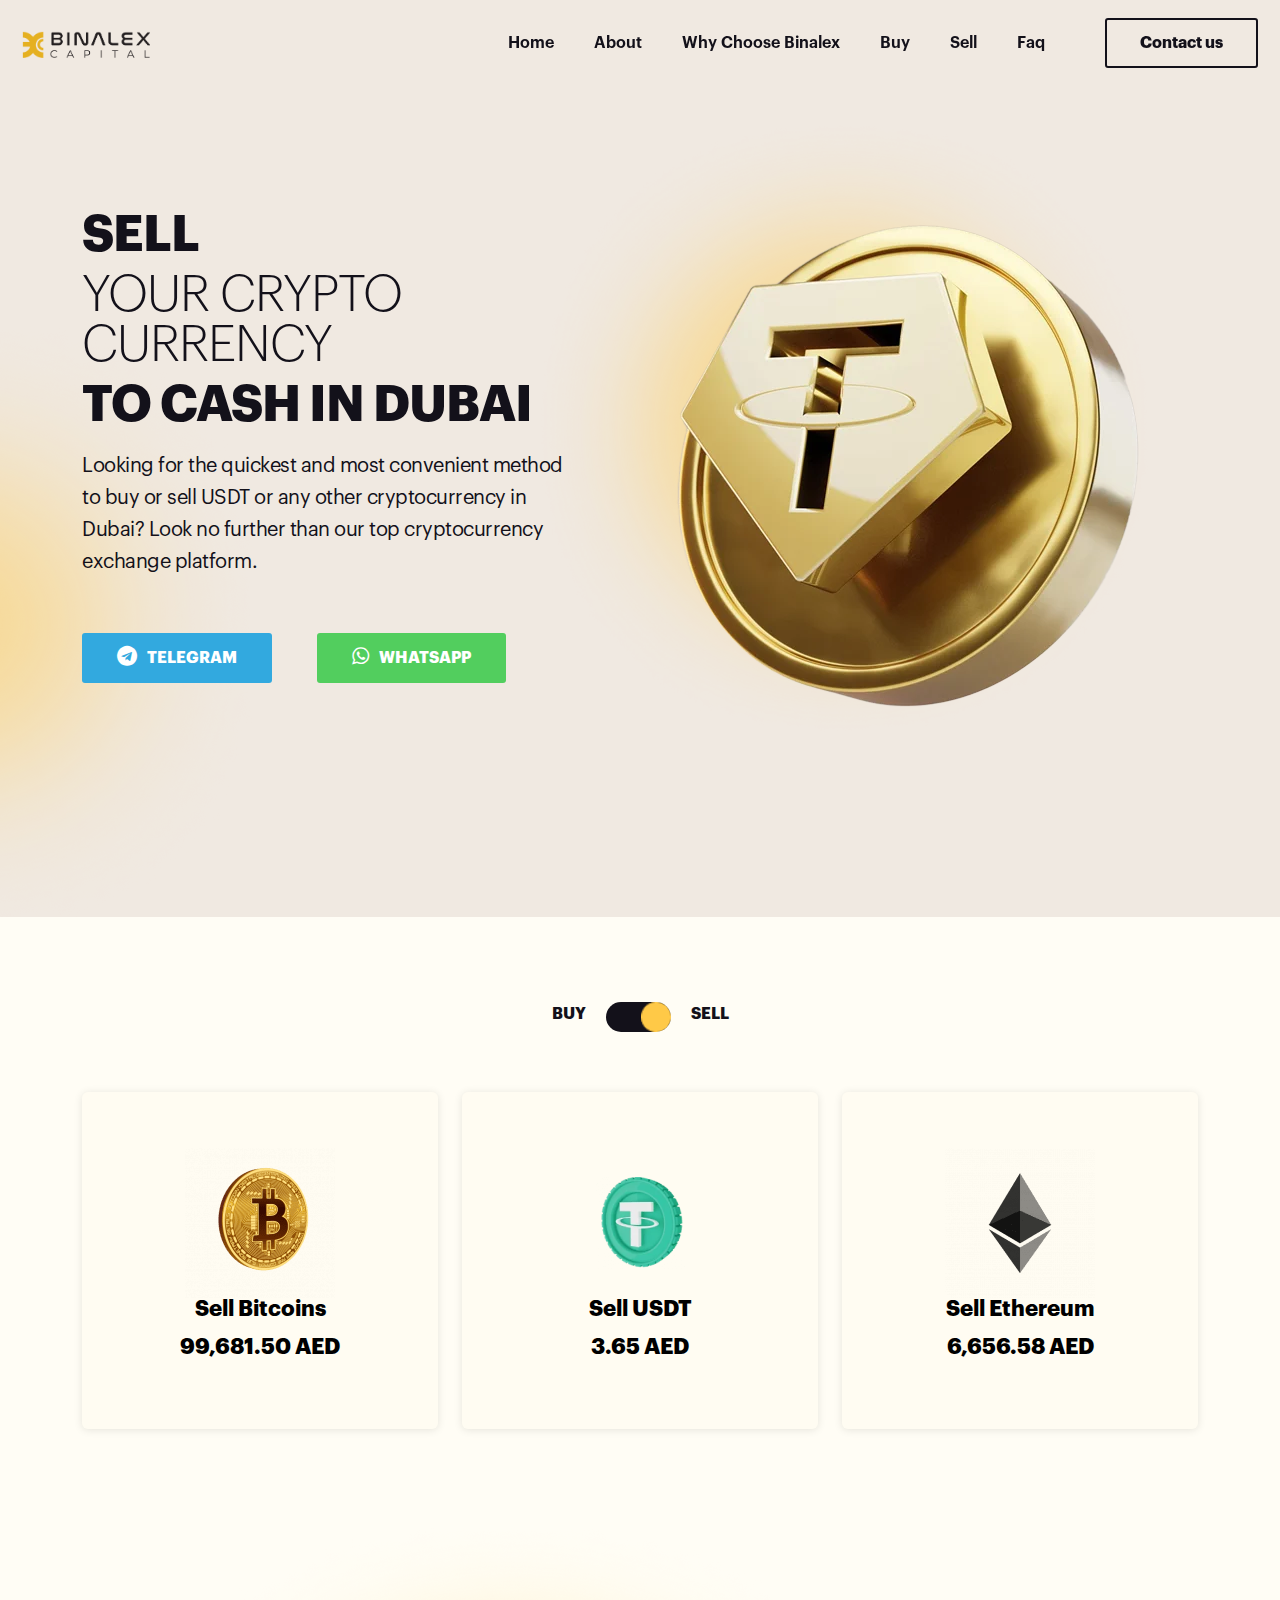
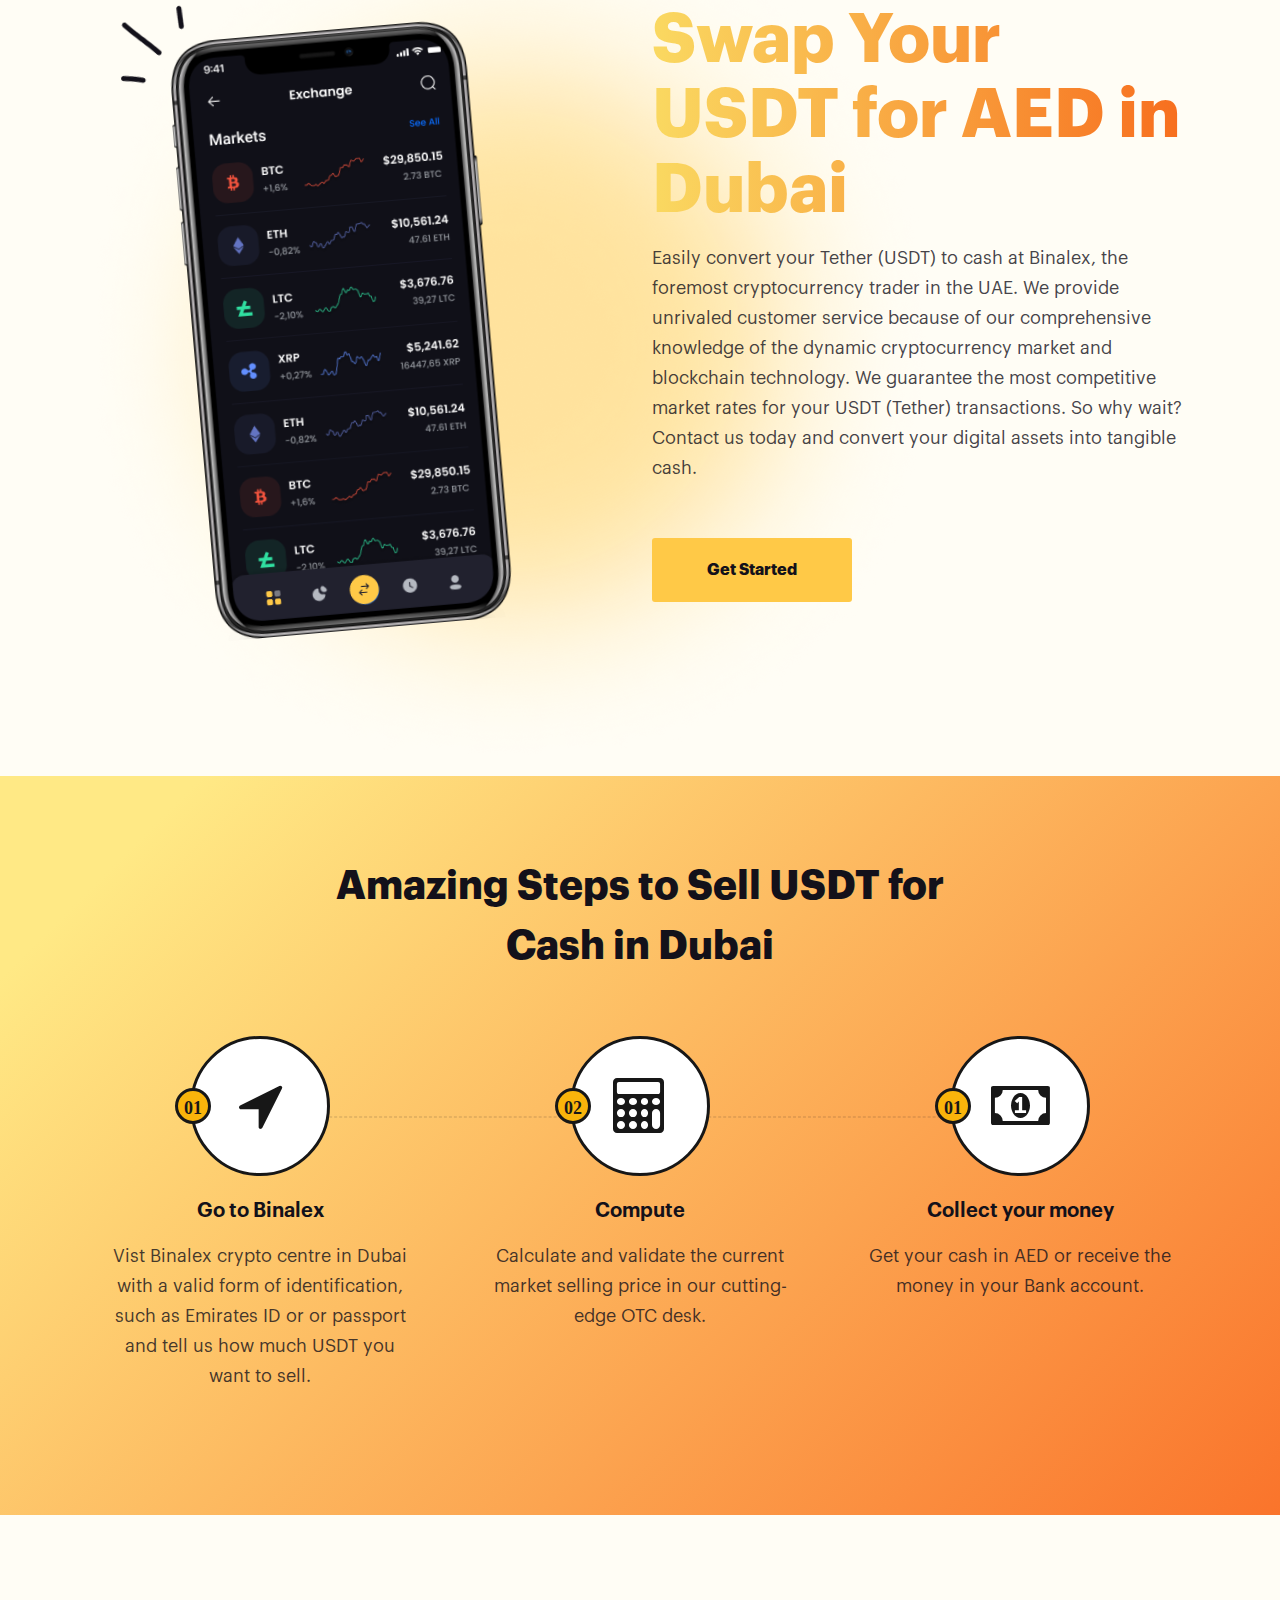
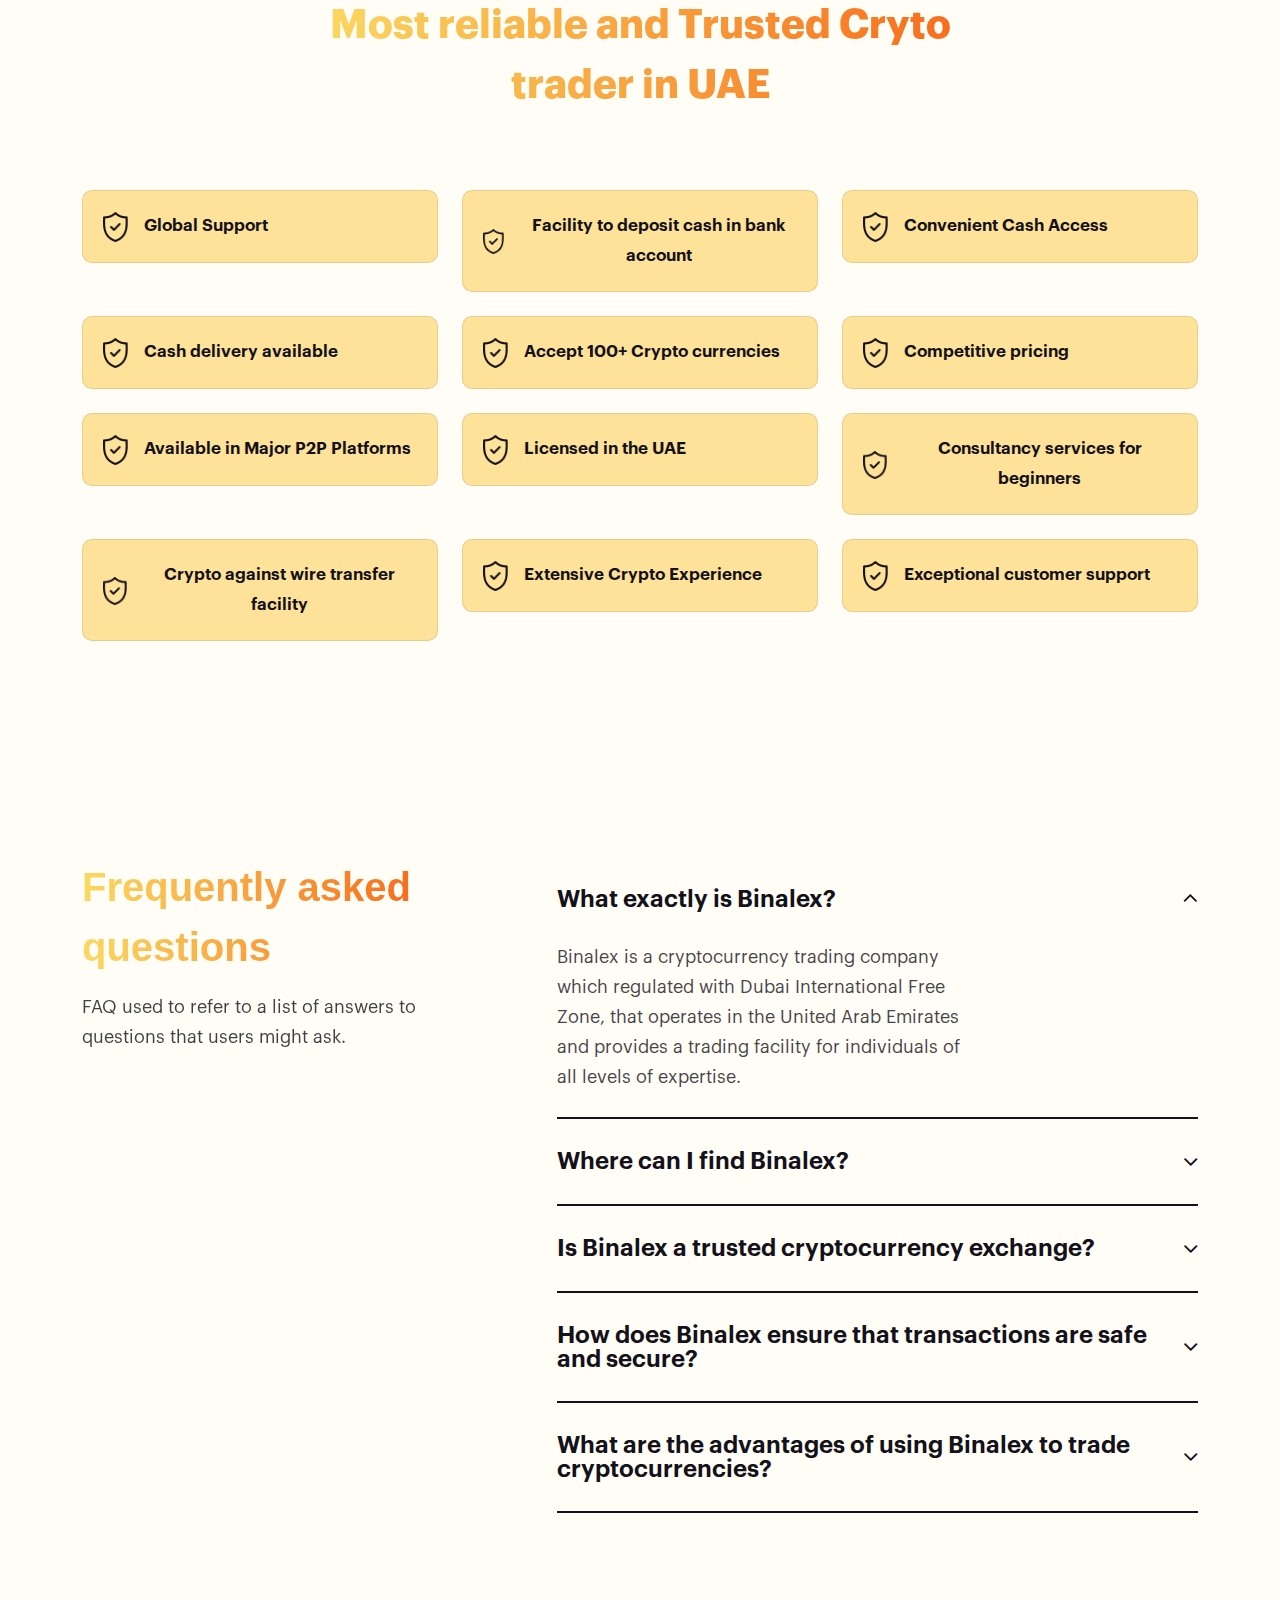
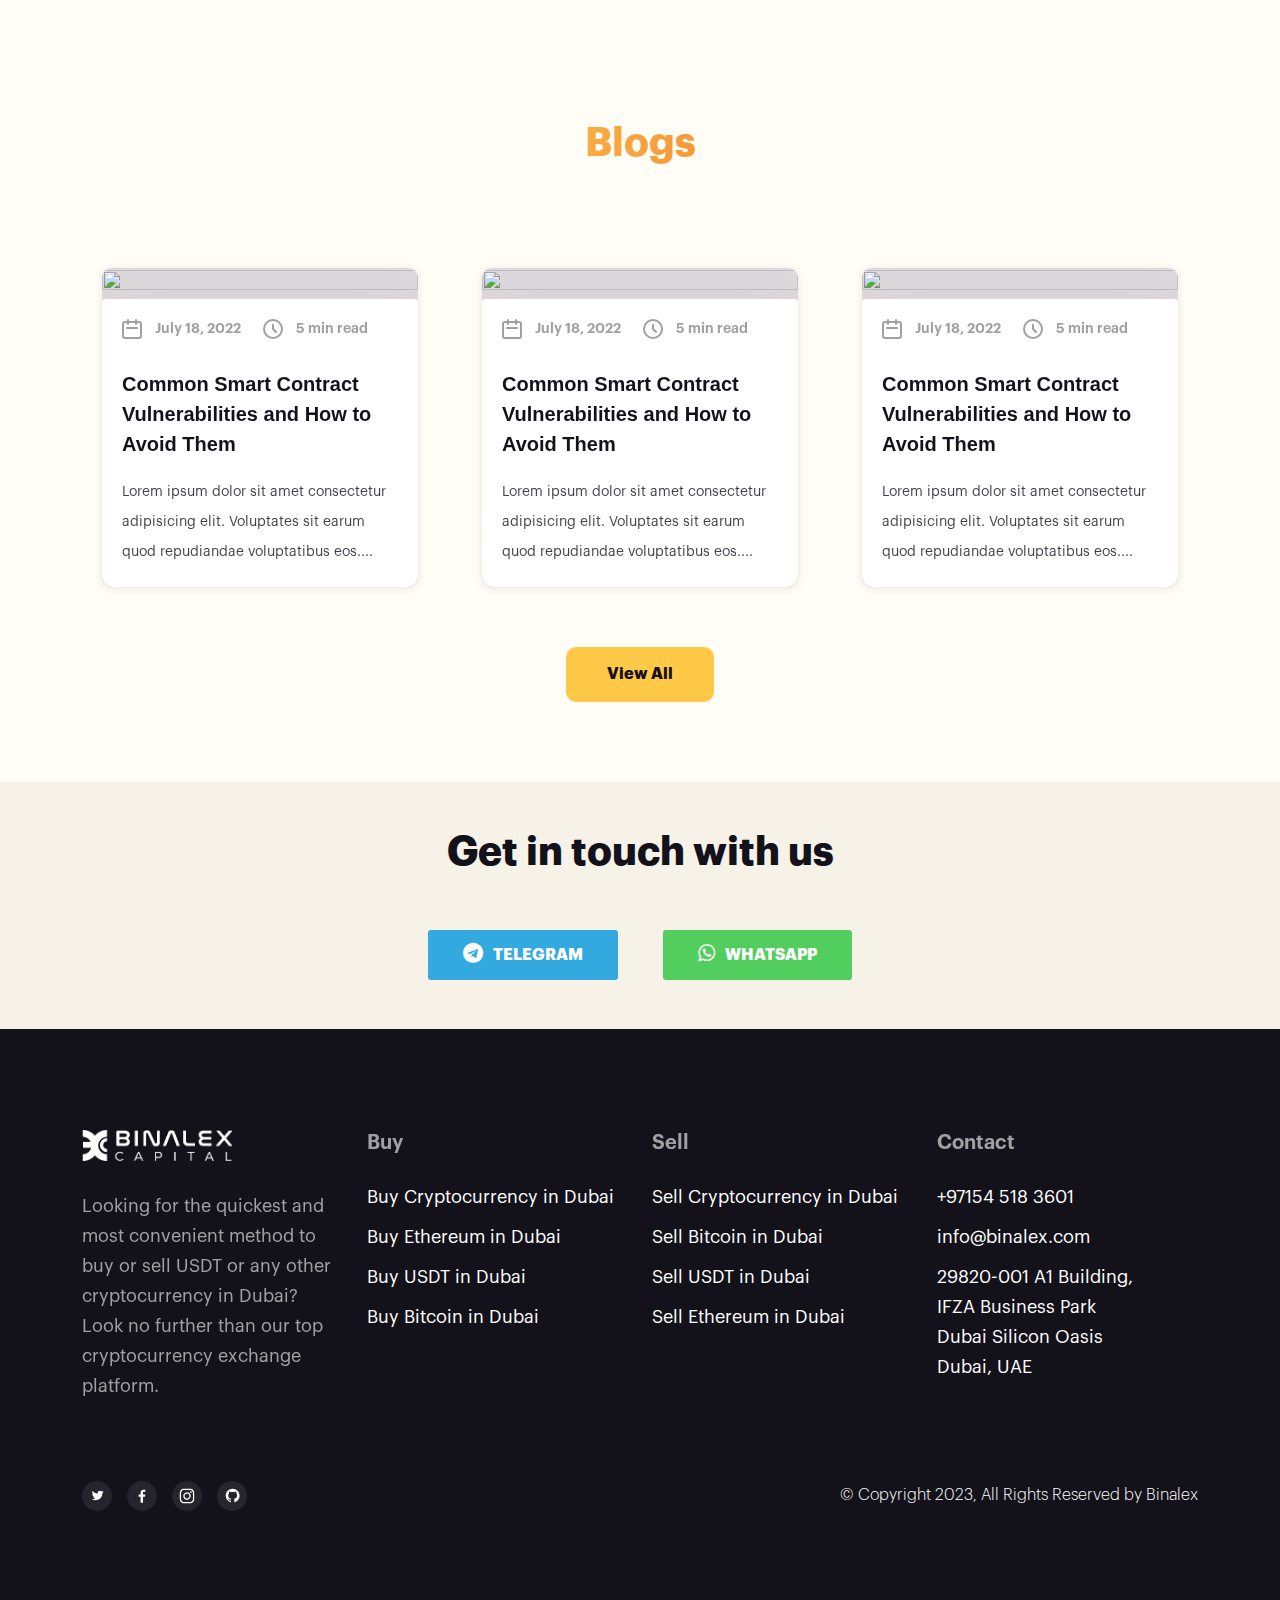
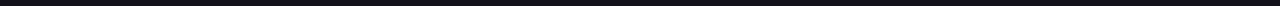
==== commit 72d558d4: "update" ====
--- a/index.html
+++ b/index.html
@@ -103,9 +103,10 @@
       <div class="row">
         <div class="col-xl-6 col-lg-7">
           <div class="fugu-hero-content">
-            <h1 class="wow fadeInUpX fugu-app-head text-gradient" data-wow-delay="0s">SELL
-              YOUR CRYPTO CURRENCY TO CASH
-              IN DUBAI </h1>
+            <h1 class="wow fadeInUpX fugu-app-head" data-wow-delay="0s">SELL <br>
+              <span> YOUR CRYPTO CURRENCY </span> TO CASH
+              IN DUBAI
+            </h1>
             <p class="wow fadeInUpX" data-wow-delay="0.25s">Looking for the quickest and most convenient method to buy
               or sell USDT or any
               other cryptocurrency in Dubai? Look no further than our top cryptocurrency
@@ -602,7 +603,9 @@
             <div class="fugu--blog-wrap">
               <div class="fugu--blog-thumb">
                 <a href="#">
-                  <img src="https://sellusdtindubai.com/wp-content/uploads/2023/05/What-are-Permissioned-vs.-Permissionless-Blockchains-400x200.jpg.webp" alt="">
+                  <img
+                    src="https://sellusdtindubai.com/wp-content/uploads/2023/05/What-are-Permissioned-vs.-Permissionless-Blockchains-400x200.jpg.webp"
+                    alt="">
                 </a>
               </div>
               <div class="fugu--blog-content">
@@ -629,7 +632,9 @@
             <div class="fugu--blog-wrap">
               <div class="fugu--blog-thumb">
                 <a href="#">
-                  <img src="https://sellusdtindubai.com/wp-content/uploads/2023/05/What-are-Permissioned-vs.-Permissionless-Blockchains-400x200.jpg.webp" alt="">
+                  <img
+                    src="https://sellusdtindubai.com/wp-content/uploads/2023/05/What-are-Permissioned-vs.-Permissionless-Blockchains-400x200.jpg.webp"
+                    alt="">
                 </a>
               </div>
               <div class="fugu--blog-content">
@@ -656,7 +661,9 @@
             <div class="fugu--blog-wrap">
               <div class="fugu--blog-thumb">
                 <a href="#">
-                  <img src="https://sellusdtindubai.com/wp-content/uploads/2023/05/What-are-Permissioned-vs.-Permissionless-Blockchains-400x200.jpg.webp" alt="">
+                  <img
+                    src="https://sellusdtindubai.com/wp-content/uploads/2023/05/What-are-Permissioned-vs.-Permissionless-Blockchains-400x200.jpg.webp"
+                    alt="">
                 </a>
               </div>
               <div class="fugu--blog-content">
--- a/assets/css/main.css
+++ b/assets/css/main.css
@@ -481,6 +481,16 @@
 .fugu-app-head {
   font-size: 50px;
   line-height: 1;
+  font-weight: 700;
+
+}
+
+.fugu-app-head span {
+  /* line-height: 1;
+  font-size: 50px; */
+  font-weight: 100;
+  display: block;
+  margin: 10px 0;
 
 }
 
--- a/assets/css/app.min.css
+++ b/assets/css/app.min.css
@@ -222,7 +222,7 @@
 body {
     height: 100%;
     color: rgba(19, 17, 26, .8);
-    font-family: Inter, sans-serif;
+    font-family: "Graphik", Inter, sans-serif;
     -webkit-font-smoothing: antialiased;
     -moz-osx-font-smoothing: grayscale;
     vertical-align: baseline;
@@ -860,7 +860,7 @@
 }
 
 .h1 {
-    font-family: Inter, sans-serif;
+
     color: var(--gray-800);
     font-weight: 700;
     font-size: 80px;
@@ -870,7 +870,7 @@
 }
 
 .h2 {
-    font-family: Inter, sans-serif;
+
     color: var(--gray-800);
     font-weight: 700;
     font-size: 48px;
@@ -879,7 +879,7 @@
 }
 
 .h3 {
-    font-family: Inter, sans-serif;
+
     color: var(--gray-800);
     font-weight: 700;
     font-size: 30px;
@@ -888,7 +888,7 @@
 }
 
 .h4 {
-    font-family: Inter, sans-serif;
+
     color: var(--gray-800);
     font-weight: 700;
     font-size: 24px;
@@ -898,7 +898,7 @@
 }
 
 .h5 {
-    font-family: Inter, sans-serif;
+
     color: var(--gray-800);
     font-weight: 700;
     font-size: 20px;
@@ -907,13 +907,13 @@
 }
 
 .h6 {
-    font-family: Inter, sans-serif;
+
     color: var(--gray-800);
     font-weight: 700;
 }
 
 h1 {
-    font-family: Inter, sans-serif;
+
     color: var(--gray-800);
     font-weight: 700;
     font-size: 60px;
@@ -923,7 +923,7 @@
 }
 
 h2 {
-    font-family: Inter, sans-serif;
+
     color: var(--gray-800);
     font-weight: 700;
     font-size: 40px;
@@ -932,7 +932,7 @@
 }
 
 h3 {
-    font-family: Inter, sans-serif;
+
     color: var(--gray-800);
     font-weight: 700;
     font-size: 30px;
@@ -941,7 +941,7 @@
 }
 
 h4 {
-    font-family: Inter, sans-serif;
+
     color: var(--gray-800);
     font-weight: 700;
     font-size: 20px;
@@ -951,7 +951,7 @@
 }
 
 h5 {
-    font-family: Inter, sans-serif;
+
     color: var(--gray-800);
     font-weight: 700;
     font-size: 15px;
@@ -960,7 +960,7 @@
 }
 
 h6 {
-    font-family: Inter, sans-serif;
+
     color: var(--gray-800);
     font-weight: 700;
 }
@@ -3046,7 +3046,7 @@
     border-radius: 3px;
     padding: 20px 55px;
     font-weight: 700;
-    font-family: Inter, sans-serif;
+
     width: fit-content;
     position: relative;
     z-index: 1;
@@ -3173,7 +3173,7 @@
     font-size: 16px;
     line-height: 24px;
     font-weight: 700;
-    font-family: Inter, sans-serif;
+
     width: fit-content;
     position: relative;
     z-index: 1;
@@ -4229,7 +4229,7 @@
     line-height: 28px;
     color: var(--gray-10);
     margin: 0 0 10px;
-    font-family: Inter, sans-serif;
+
 }
 
 .fugu--card-data p {
@@ -4265,7 +4265,7 @@
     line-height: 28px;
     color: var(--gray-10);
     margin: 0;
-    font-family: Inter, sans-serif;
+
 }
 
 .fugu--card-wrap.fugu--card2 {
@@ -4866,7 +4866,7 @@
 
 .fugu--hero-content2 h1 {
     color: var(--gray-800);
-    font-family: Inter, sans-serif;
+
 }
 
 .fugu--hero-content2 p {
@@ -5325,7 +5325,7 @@
     line-height: 28px;
     margin-bottom: 10px;
     color: var(--gray-10);
-    font-family: Inter, sans-serif;
+
 }
 
 .fugu--team-data p {
@@ -5585,7 +5585,7 @@
     font-weight: 600;
     font-size: 24px;
     margin-bottom: 15px;
-    font-family: Inter, sans-serif;
+
     display: inline-block;
     padding: 0 10px;
     color: #fff;
@@ -5764,7 +5764,7 @@
 .fugu-accordion-wrap2 .fugu-accordion-item h4 {
     margin: 0;
     font-weight: 700;
-    font-family: Inter, sans-serif;
+
 }
 
 a.fugu-faq-btn {
@@ -5802,7 +5802,7 @@
     font-weight: 600;
     font-size: 20px;
     line-height: 1;
-    font-family: Inter, sans-serif;
+
     color: var(--gray-800);
     background-color: transparent;
 }
@@ -5900,7 +5900,7 @@
     font-weight: 600;
     font-size: 24px;
     line-height: 1;
-    font-family: Inter, sans-serif;
+
     color: var(--gray-800);
     background-color: transparent;
 }
@@ -6206,7 +6206,7 @@
     line-height: 28px;
     font-weight: 700;
     margin-bottom: 15px;
-    font-family: Inter, sans-serif;
+
 }
 
 .fugu-testimonial-card p {
@@ -6240,7 +6240,7 @@
     font-size: 18px;
     margin-bottom: 0;
     line-height: 1;
-    font-family: Inter, sans-serif;
+
 }
 
 .fugu-testimonial-author-data span {
@@ -6622,7 +6622,7 @@
     margin: 0;
     font-weight: 600;
     letter-spacing: -0.5px;
-    font-family: Inter, sans-serif;
+
 }
 
 .fugu-client-title.text-white h5 {
@@ -6913,7 +6913,7 @@
     margin: 0;
     font-size: 60px;
     font-weight: 700;
-    font-family: Inter, sans-serif;
+
     color: var(--gray-800);
 }
 
@@ -7494,7 +7494,7 @@
 
 .fugu--default-content.content-black h2 {
     color: var(--gray-800);
-    font-family: Inter, sans-serif;
+
 }
 
 .fugu--default-content.content-black p {
@@ -8428,7 +8428,7 @@
     line-height: 38px;
     font-weight: 600;
     display: inline-block;
-    font-family: Inter, sans-serif;
+
     border-bottom: 2px solid var(--gray-800);
 }
 
@@ -8481,7 +8481,7 @@
     font-size: 16px;
     font-weight: 600;
     line-height: 24px;
-    font-family: Inter, sans-serif;
+
 }
 
 .fugu-recent-post-item h6 a {
@@ -8721,7 +8721,7 @@
 .fugu-comment-author-data h6 {
     font-size: 14px;
     font-weight: 600;
-    font-family: Inter, sans-serif;
+
     margin-bottom: 5px;
 }
 
@@ -8927,12 +8927,12 @@
     font-size: 24px;
     font-weight: 700;
     margin-bottom: 25px;
-    font-family: Inter, sans-serif;
+
     color: var(--gray-10);
     font-size: 24px;
     font-weight: 700;
     margin-bottom: 25px;
-    font-family: Inter, sans-serif;
+
 }
 
 .fugu--blog-sidebar-item:last-child {
@@ -9013,13 +9013,13 @@
     font-weight: 600;
     font-size: 18px;
     line-height: 30px;
-    font-family: Inter, sans-serif;
+
     margin: 0;
     color: #fff;
     font-weight: 600;
     font-size: 18px;
     line-height: 30px;
-    font-family: Inter, sans-serif;
+
     margin: 0;
 }
 
@@ -9285,7 +9285,7 @@
     font-weight: 600;
     margin-bottom: 5px;
     color: #fff;
-    font-family: Inter, sans-serif;
+
 }
 
 .fugu--blockquote-user-data p {
@@ -9308,7 +9308,7 @@
 
 .fugu--tags.fugu--tags2 h4 {
     margin-bottom: 30px;
-    font-family: Inter, sans-serif;
+
 }
 
 .fugu--post-navigation {
@@ -9401,7 +9401,7 @@
     font-weight: 700;
     font-size: 24px;
     margin-bottom: 30px;
-    font-family: Inter, sans-serif;
+
 }
 
 .fugu--comment-list {
@@ -9470,7 +9470,7 @@
 }
 
 .fugu--comment-meta h5 {
-    font-family: Inter, sans-serif;
+
     font-weight: 600;
     font-size: 14px;
     margin-bottom: 10px;
@@ -9495,7 +9495,7 @@
     font-weight: 700;
     font-size: 24px;
     margin-bottom: 15px;
-    font-family: Inter, sans-serif;
+
 }
 
 .fugu--comment-respond-area p {
@@ -9565,7 +9565,7 @@
 }
 
 .fugu--contact-info h4 {
-    font-family: Inter, sans-serif;
+
     margin-bottom: 40px;
 }
 
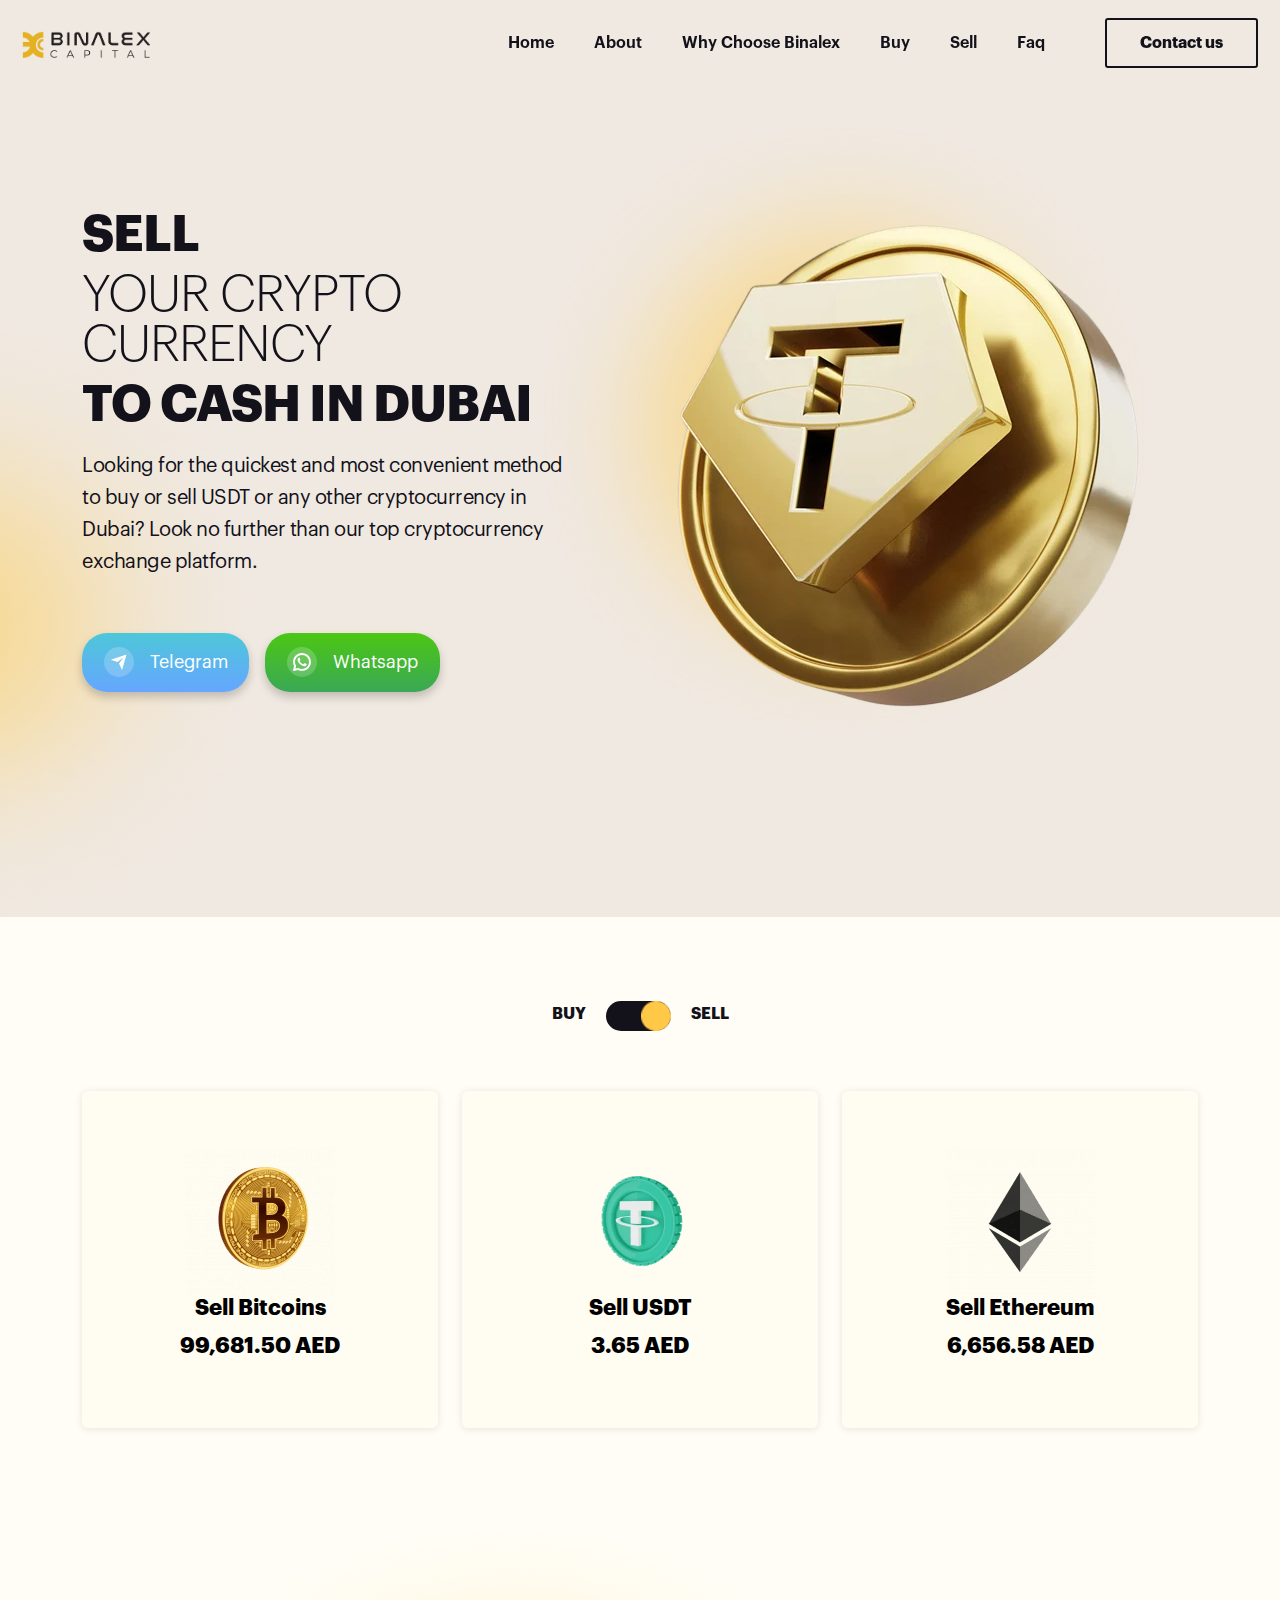
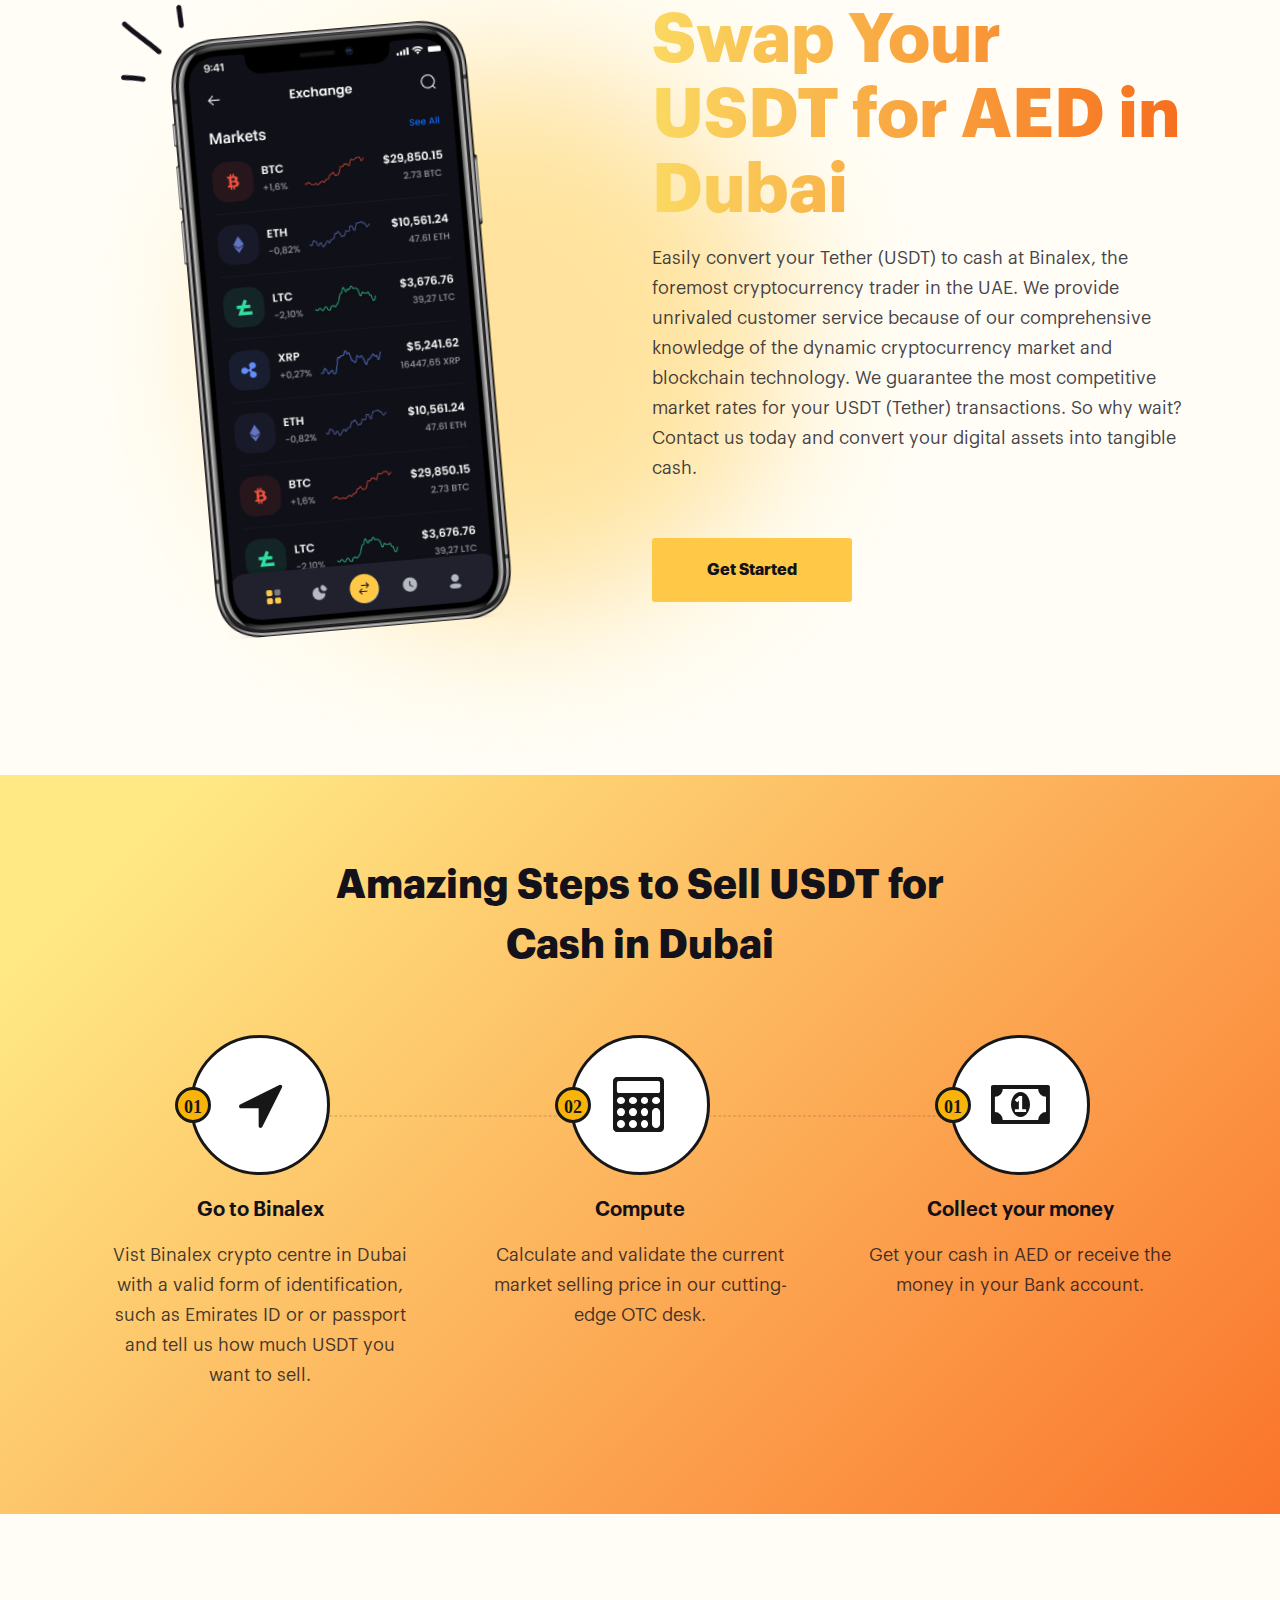
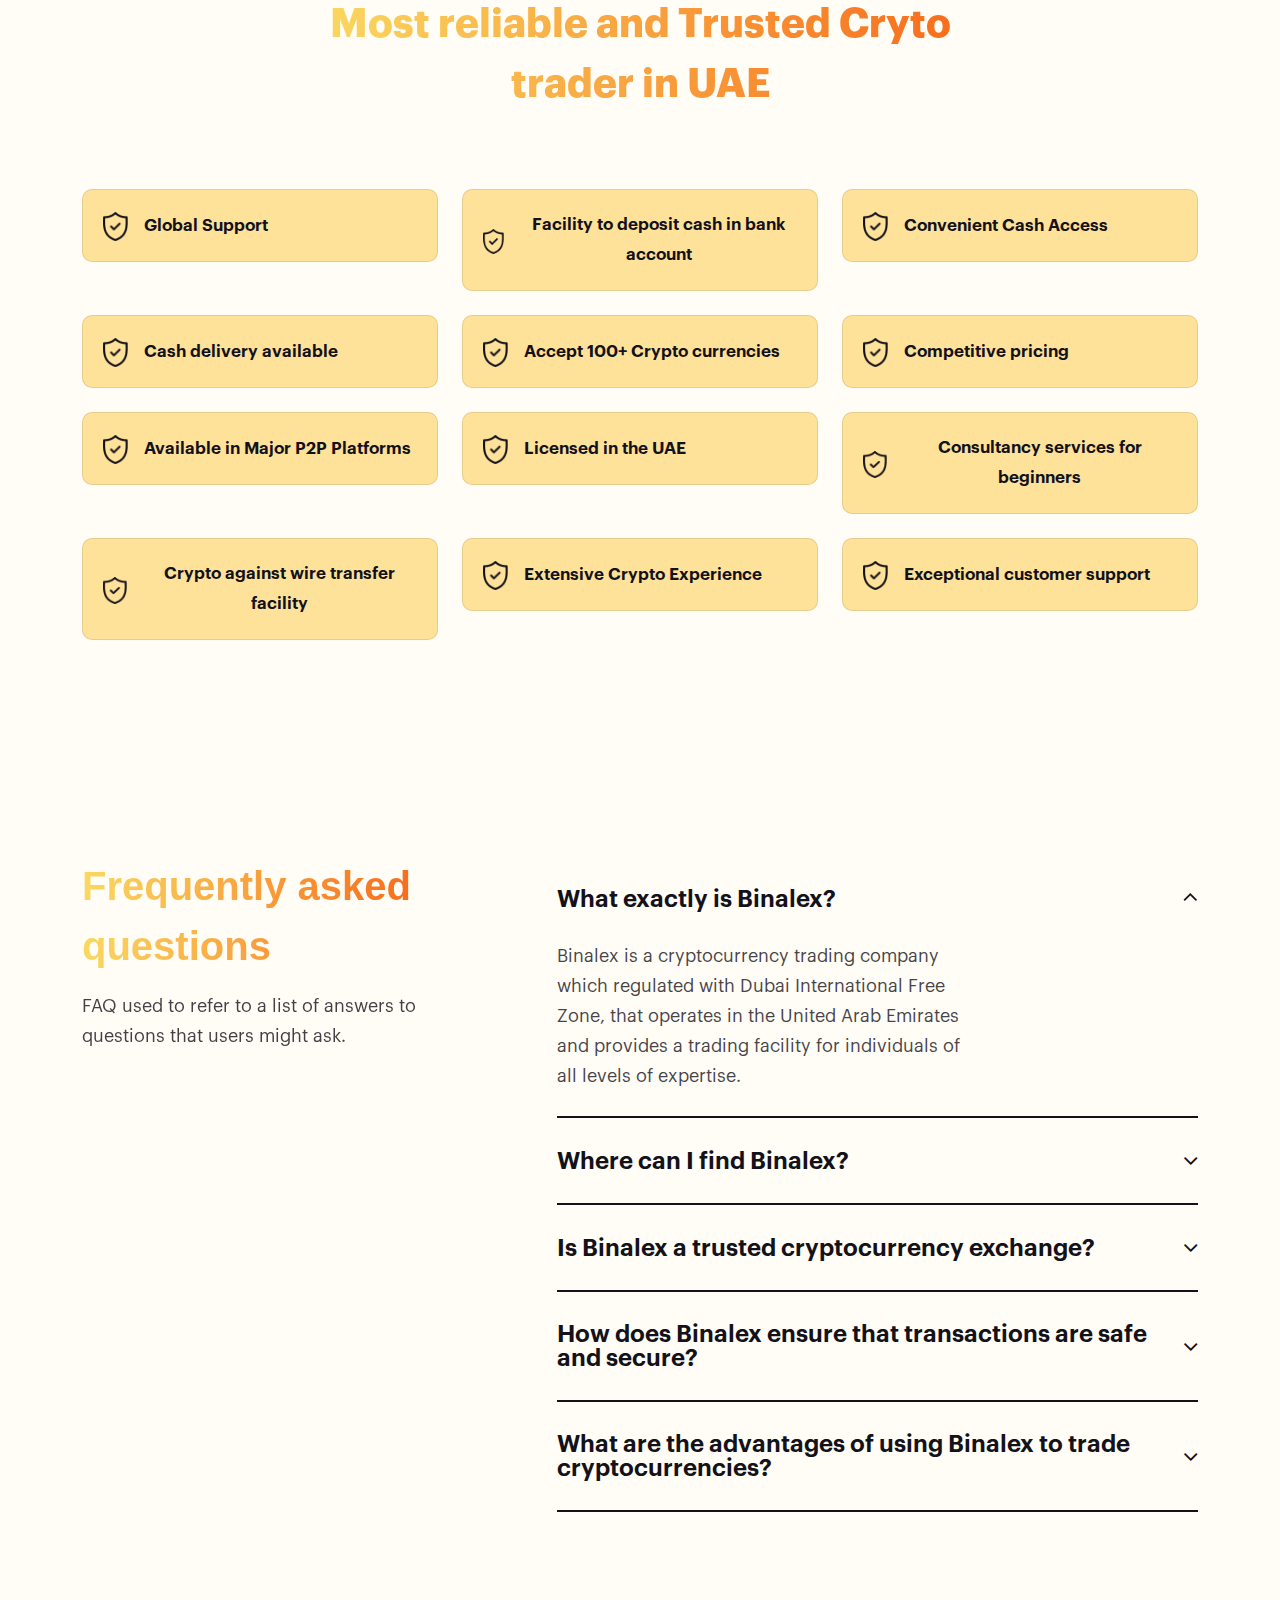
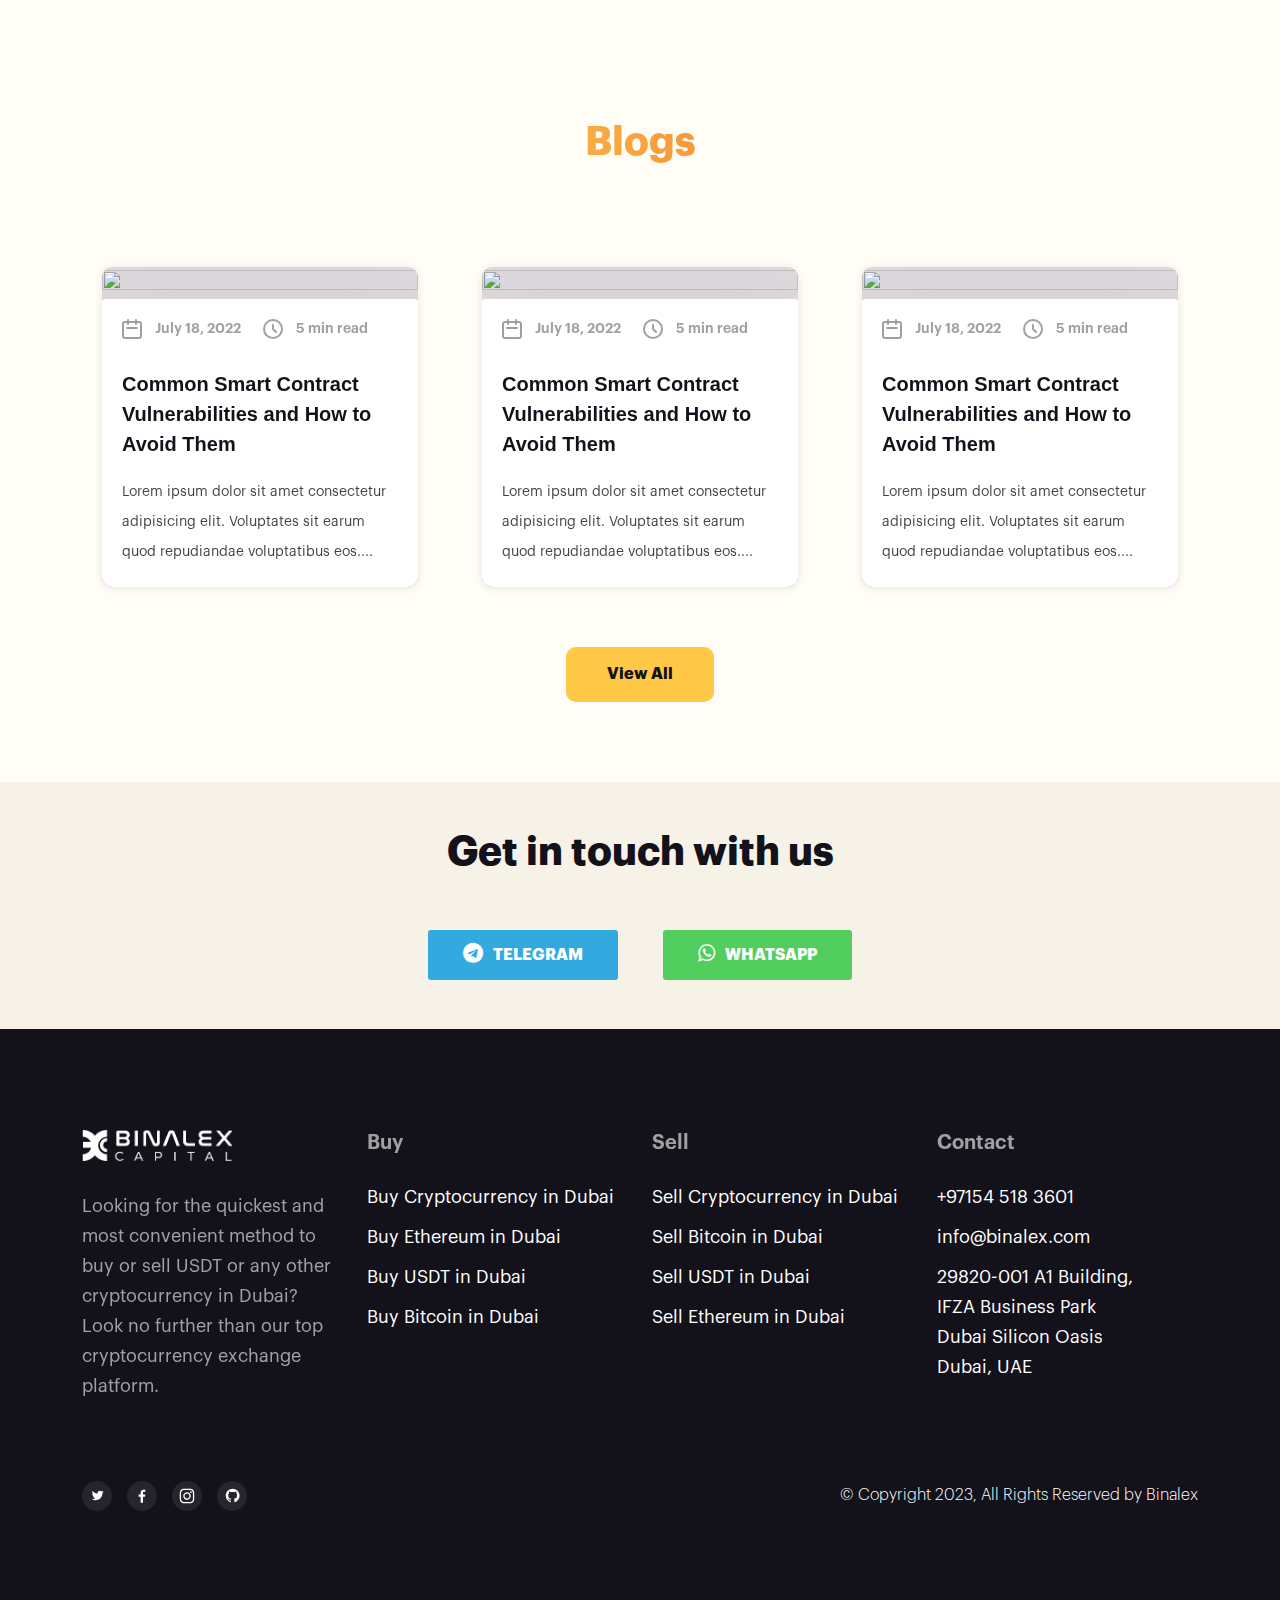
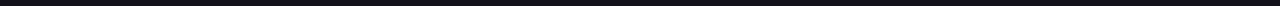
==== commit 3e0616a8: "whatsapp btn updated" ====
--- a/index.html
+++ b/index.html
@@ -111,15 +111,62 @@
               or sell USDT or any
               other cryptocurrency in Dubai? Look no further than our top cryptocurrency
               exchange platform.</p>
-            <div class="fugu-app-btn-wrap wow fadeInUpX" data-wow-delay="0.40s">
-
-              <a class="fugu-btn fugu-header-btn m-0 bg-telegram social-btn" href="#">
-                <i class="fa fa-telegram"></i> &nbsp; TELEGRAM
-              </a>
-              <a class="fugu-btn fugu-header-btn bg-whatsapp social-btn" href="#">
+            <div class="fugu-app-btn-wrap wow fadeInUpX d-flex gap-3 " data-wow-delay="0.40s">
+
+              <button class="tel-btn">
+                <div class="svg-wrapper-1">
+                  <div class="svg-wrapper">
+                    <svg xmlns="http://www.w3.org/2000/svg" viewBox="0 0 24 24" width="24" height="24">
+                      <path fill="none" d="M0 0h24v24H0z"></path>
+                      <path fill="currentColor"
+                        d="M1.946 9.315c-.522-.174-.527-.455.01-.634l19.087-6.362c.529-.176.832.12.684.638l-5.454 19.086c-.15.529-.455.547-.679.045L12 14l6-8-8 6-8.054-2.685z">
+                      </path>
+                    </svg>
+                  </div>
+                </div>
+                <span>Telegram </span>
+              </button>
+              <!-- <a class="fugu-btn fugu-header-btn bg-whatsapp social-btn" href="#">
                 <i class="fa fa-whatsapp"></i> &nbsp; WHATSAPP
-              </a>
+              </a> -->
+
+              <!-- <button class="cssbuttons-io-button">
+                <i class="fa fa-whatsapp">
+                  <span>WHATSAPP</span>
+              </button> -->
               <!-- <a class="fugu-btn" href="#">Get Started</a> -->
+
+              <button class="tel-btn what-btn">
+                <div class="svg-wrapper-1">
+                  <div class="svg-wrapper">
+                    <!-- <svg xmlns="http://www.w3.org/2000/svg" viewBox="0 0 24 24" width="24" height="24">
+                      <path fill="none" d="M0 0h24v24H0z"></path>
+                      <path fill="currentColor"
+                        d="M1.946 9.315c-.522-.174-.527-.455.01-.634l19.087-6.362c.529-.176.832.12.684.638l-5.454 19.086c-.15.529-.455.547-.679.045L12 14l6-8-8 6-8.054-2.685z">
+                      </path>
+                    </svg> -->
+
+                    <svg height="24" width="24" version="1.1" id="Layer_1" xmlns="http://www.w3.org/2000/svg"
+                      xmlns:xlink="http://www.w3.org/1999/xlink" viewBox="0 0 418.135 418.135" xml:space="preserve">
+                      <g>
+                        <path style="fill:currentColor;" d="M198.929,0.242C88.5,5.5,1.356,97.466,1.691,208.02c0.102,33.672,8.231,65.454,22.571,93.536
+		L2.245,408.429c-1.191,5.781,4.023,10.843,9.766,9.483l104.723-24.811c26.905,13.402,57.125,21.143,89.108,21.631
+		c112.869,1.724,206.982-87.897,210.5-200.724C420.113,93.065,320.295-5.538,198.929,0.242z M323.886,322.197
+		c-30.669,30.669-71.446,47.559-114.818,47.559c-25.396,0-49.71-5.698-72.269-16.935l-14.584-7.265l-64.206,15.212l13.515-65.607
+		l-7.185-14.07c-11.711-22.935-17.649-47.736-17.649-73.713c0-43.373,16.89-84.149,47.559-114.819
+		c30.395-30.395,71.837-47.56,114.822-47.56C252.443,45,293.218,61.89,323.887,92.558c30.669,30.669,47.559,71.445,47.56,114.817
+		C371.446,250.361,354.281,291.803,323.886,322.197z" />
+                        <path style="fill:currentColor;" d="M309.712,252.351l-40.169-11.534c-5.281-1.516-10.968-0.018-14.816,3.903l-9.823,10.008
+		c-4.142,4.22-10.427,5.576-15.909,3.358c-19.002-7.69-58.974-43.23-69.182-61.007c-2.945-5.128-2.458-11.539,1.158-16.218
+		l8.576-11.095c3.36-4.347,4.069-10.185,1.847-15.21l-16.9-38.223c-4.048-9.155-15.747-11.82-23.39-5.356
+		c-11.211,9.482-24.513,23.891-26.13,39.854c-2.851,28.144,9.219,63.622,54.862,106.222c52.73,49.215,94.956,55.717,122.449,49.057
+		c15.594-3.777,28.056-18.919,35.921-31.317C323.568,266.34,319.334,255.114,309.712,252.351z" />
+                      </g>
+                    </svg>
+                  </div>
+                </div>
+                <span>Whatsapp</span>
+              </button>
 
             </div>
           </div>
--- a/assets/css/main.css
+++ b/assets/css/main.css
@@ -1131,4 +1131,101 @@
 
 .section-bottom-padding {
   padding-bottom: 150px !important;
+}
+
+
+
+/* ////////////////////// */
+
+
+.cssbuttons-io-button {
+  display: flex;
+  align-items: center;
+  font-family: inherit;
+  font-weight: 500;
+  font-size: 16px;
+  padding: 0.7em 1.4em 0.7em 1.1em;
+  color: white;
+  background: #ad5389;
+  background: linear-gradient(0deg, rgba(20, 167, 62, 1) 0%, rgba(102, 247, 113, 1) 100%);
+  border: none;
+  box-shadow: 0 0.7em 1.5em -0.5em #14a73e98;
+  letter-spacing: 0.05em;
+  border-radius: 20em;
+}
+
+.cssbuttons-io-button svg {
+  margin-right: 6px;
+}
+
+.cssbuttons-io-button:hover {
+  box-shadow: 0 0.5em 1.5em -0.5em #14a73e98;
+}
+
+.cssbuttons-io-button:active {
+  box-shadow: 0 0.3em 1em -0.5em #14a73e98;
+}
+
+
+.tel-btn {
+  font-family: inherit;
+  font-size: 18px;
+  background: linear-gradient(to bottom, #4dc7d9 0%, #66a6ff 100%);
+  color: white;
+  padding: 0.8em 1.2em;
+  display: flex;
+  align-items: center;
+  justify-content: center;
+  border: none;
+  border-radius: 25px;
+  box-shadow: 0px 5px 10px rgba(0, 0, 0, 0.2);
+  transition: all 0.3s;
+}
+
+.tel-btn:hover {
+  transform: translateY(-3px);
+  box-shadow: 0px 8px 15px rgba(0, 0, 0, 0.3);
+}
+
+.tel-btn:active {
+  transform: scale(0.95);
+  box-shadow: 0px 2px 5px rgba(0, 0, 0, 0.2);
+}
+
+.tel-btn span {
+  display: block;
+  margin-left: 0.4em;
+  transition: all 0.3s;
+}
+
+.tel-btn svg {
+  width: 18px;
+  height: 18px;
+  fill: white;
+  transition: all 0.3s;
+}
+
+.tel-btn .svg-wrapper {
+  display: flex;
+  align-items: center;
+  justify-content: center;
+  width: 30px;
+  height: 30px;
+  border-radius: 50%;
+  background-color: rgba(255, 255, 255, 0.2);
+  margin-right: 0.5em;
+  transition: all 0.3s;
+}
+
+.tel-btn:hover .svg-wrapper {
+  background-color: rgba(255, 255, 255, 0.5);
+}
+
+.tel-btn:hover svg {
+  transform: rotate(45deg);
+}
+
+.what-btn {
+  background: linear-gradient(to bottom,  #4CC713 0%, #3aa856 100%);
+
 }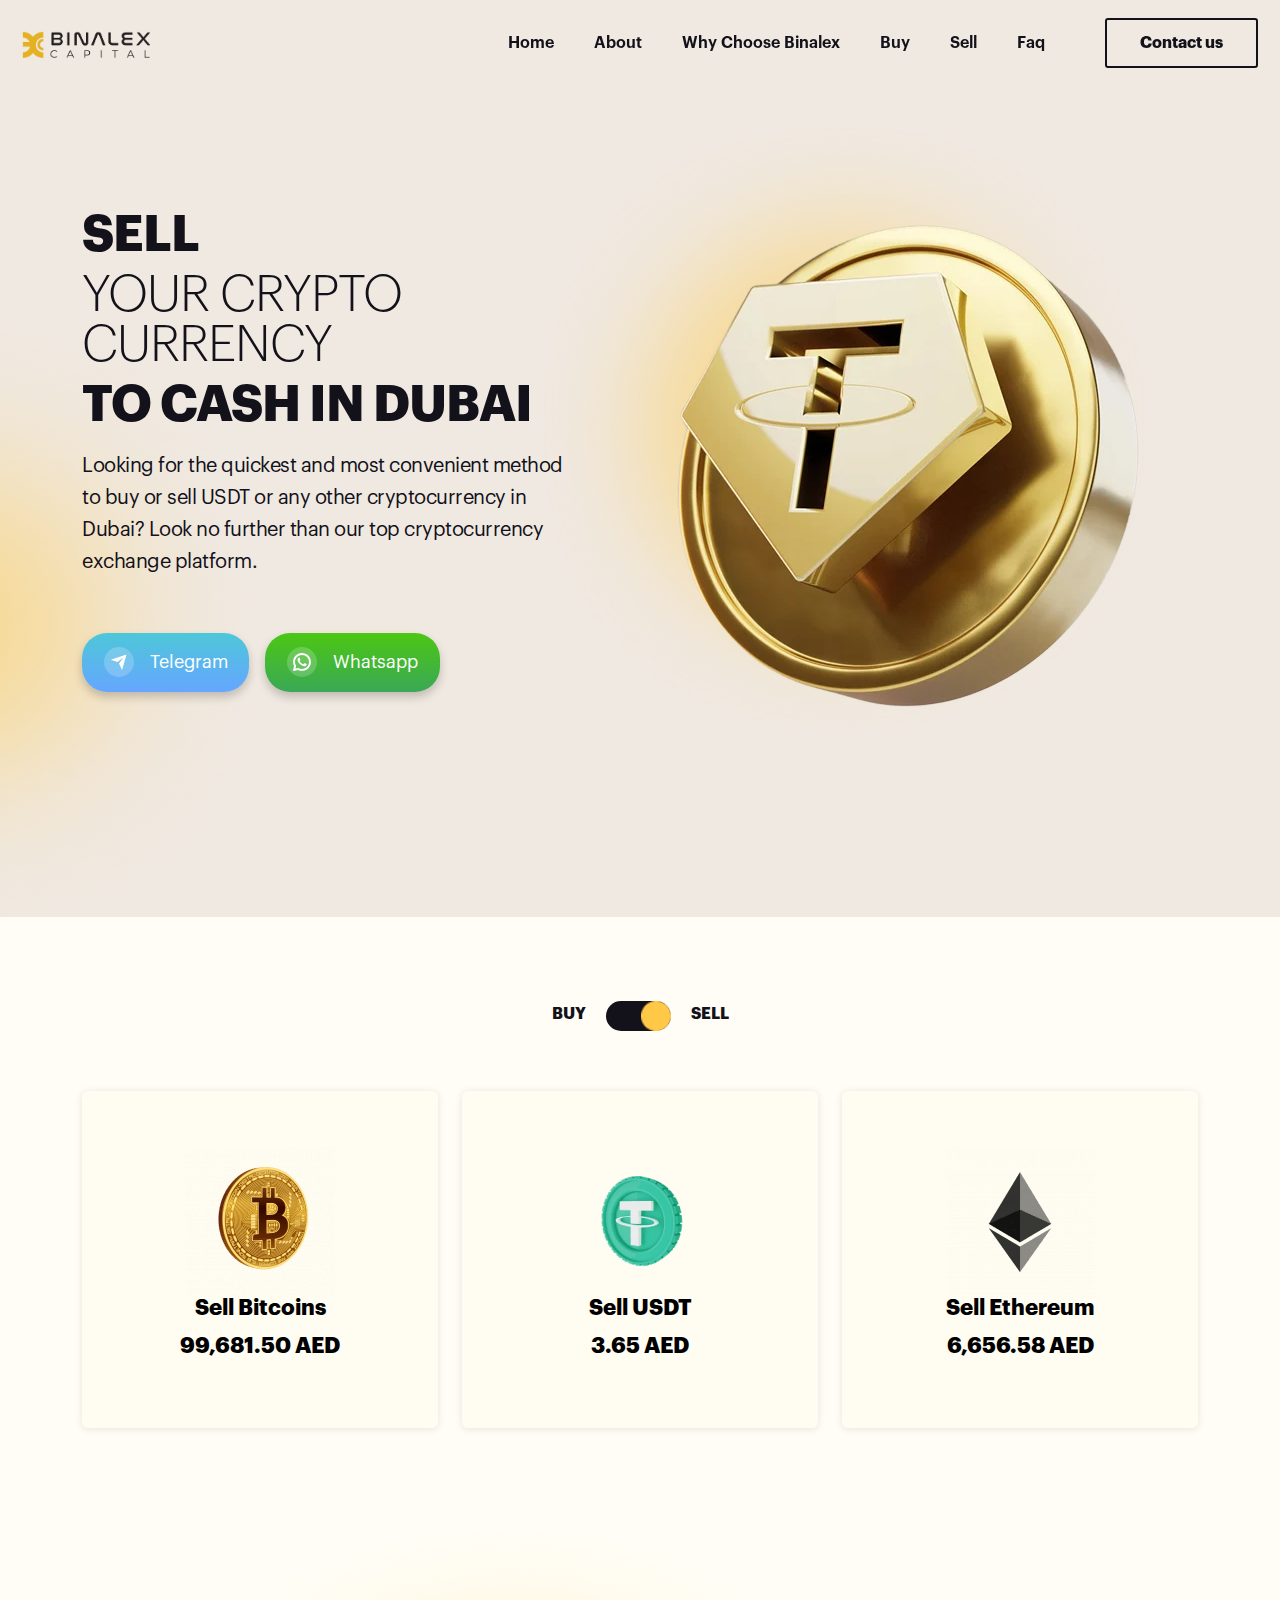
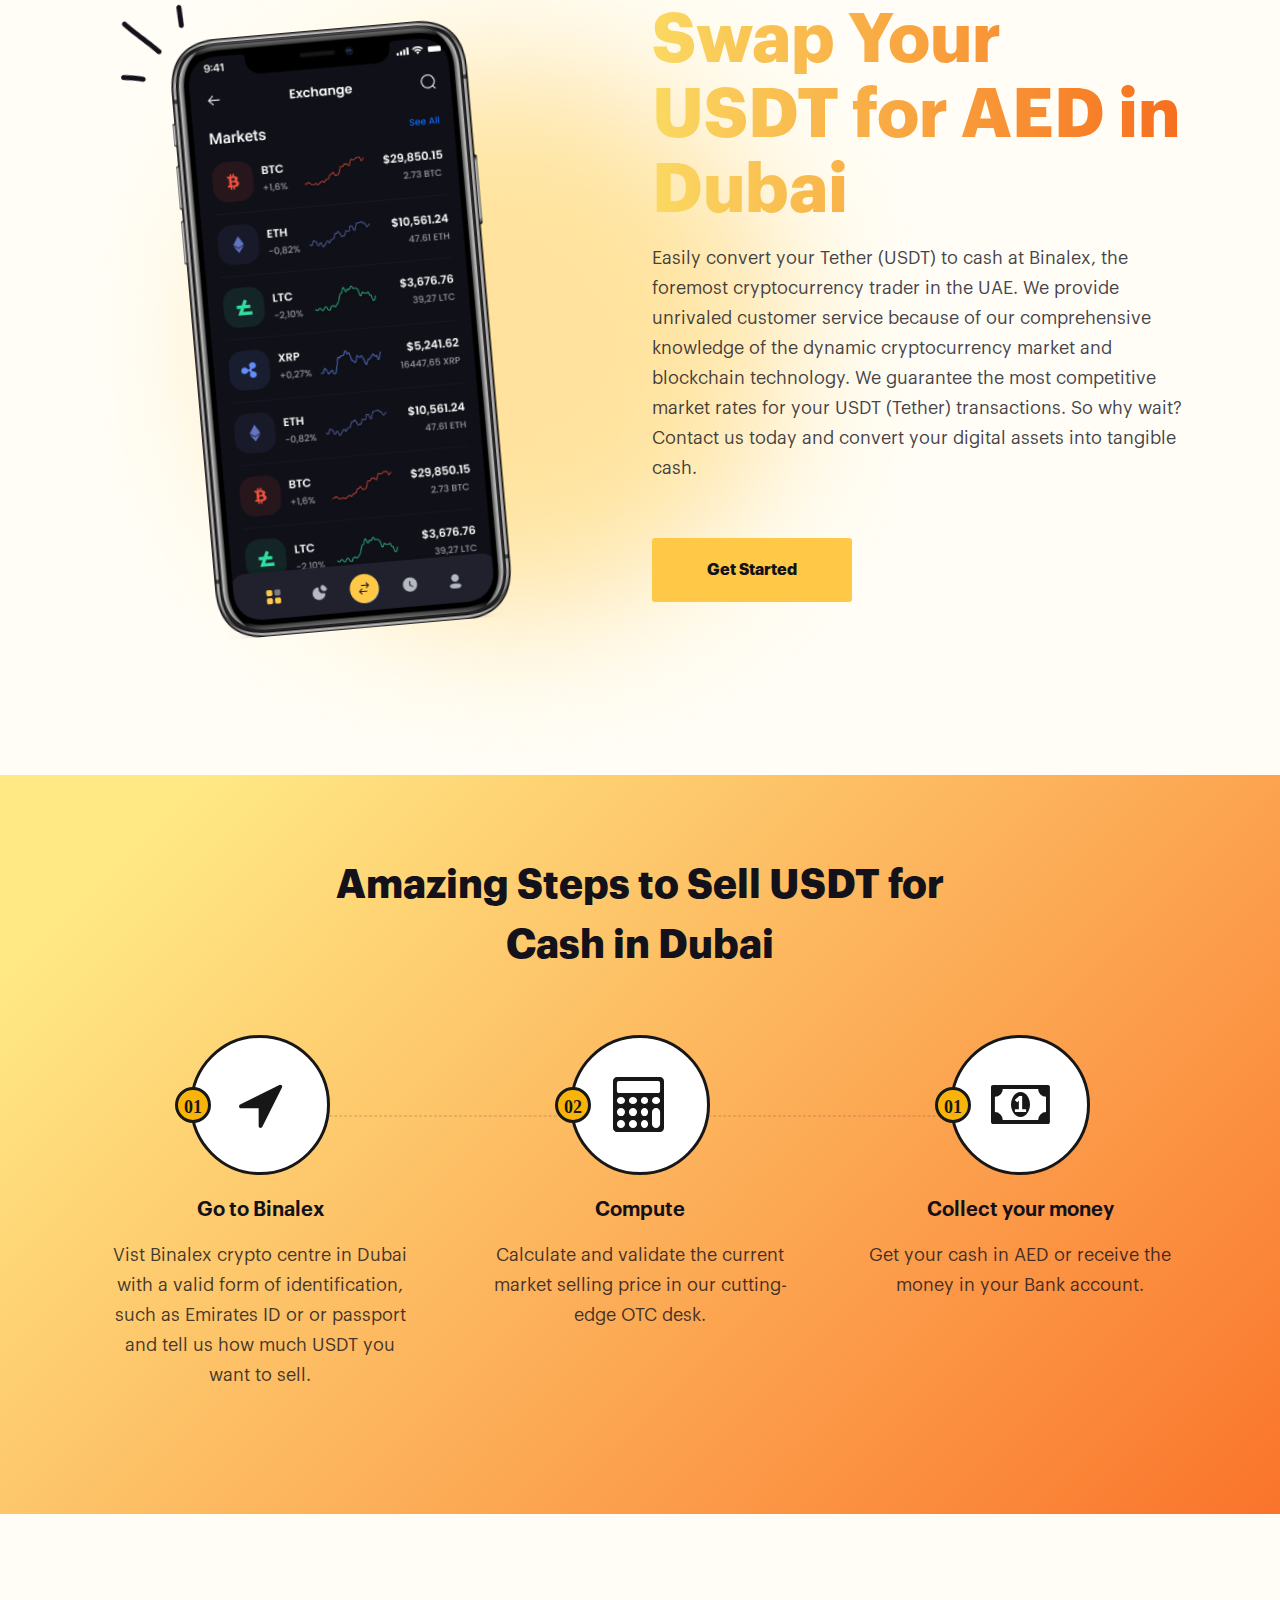
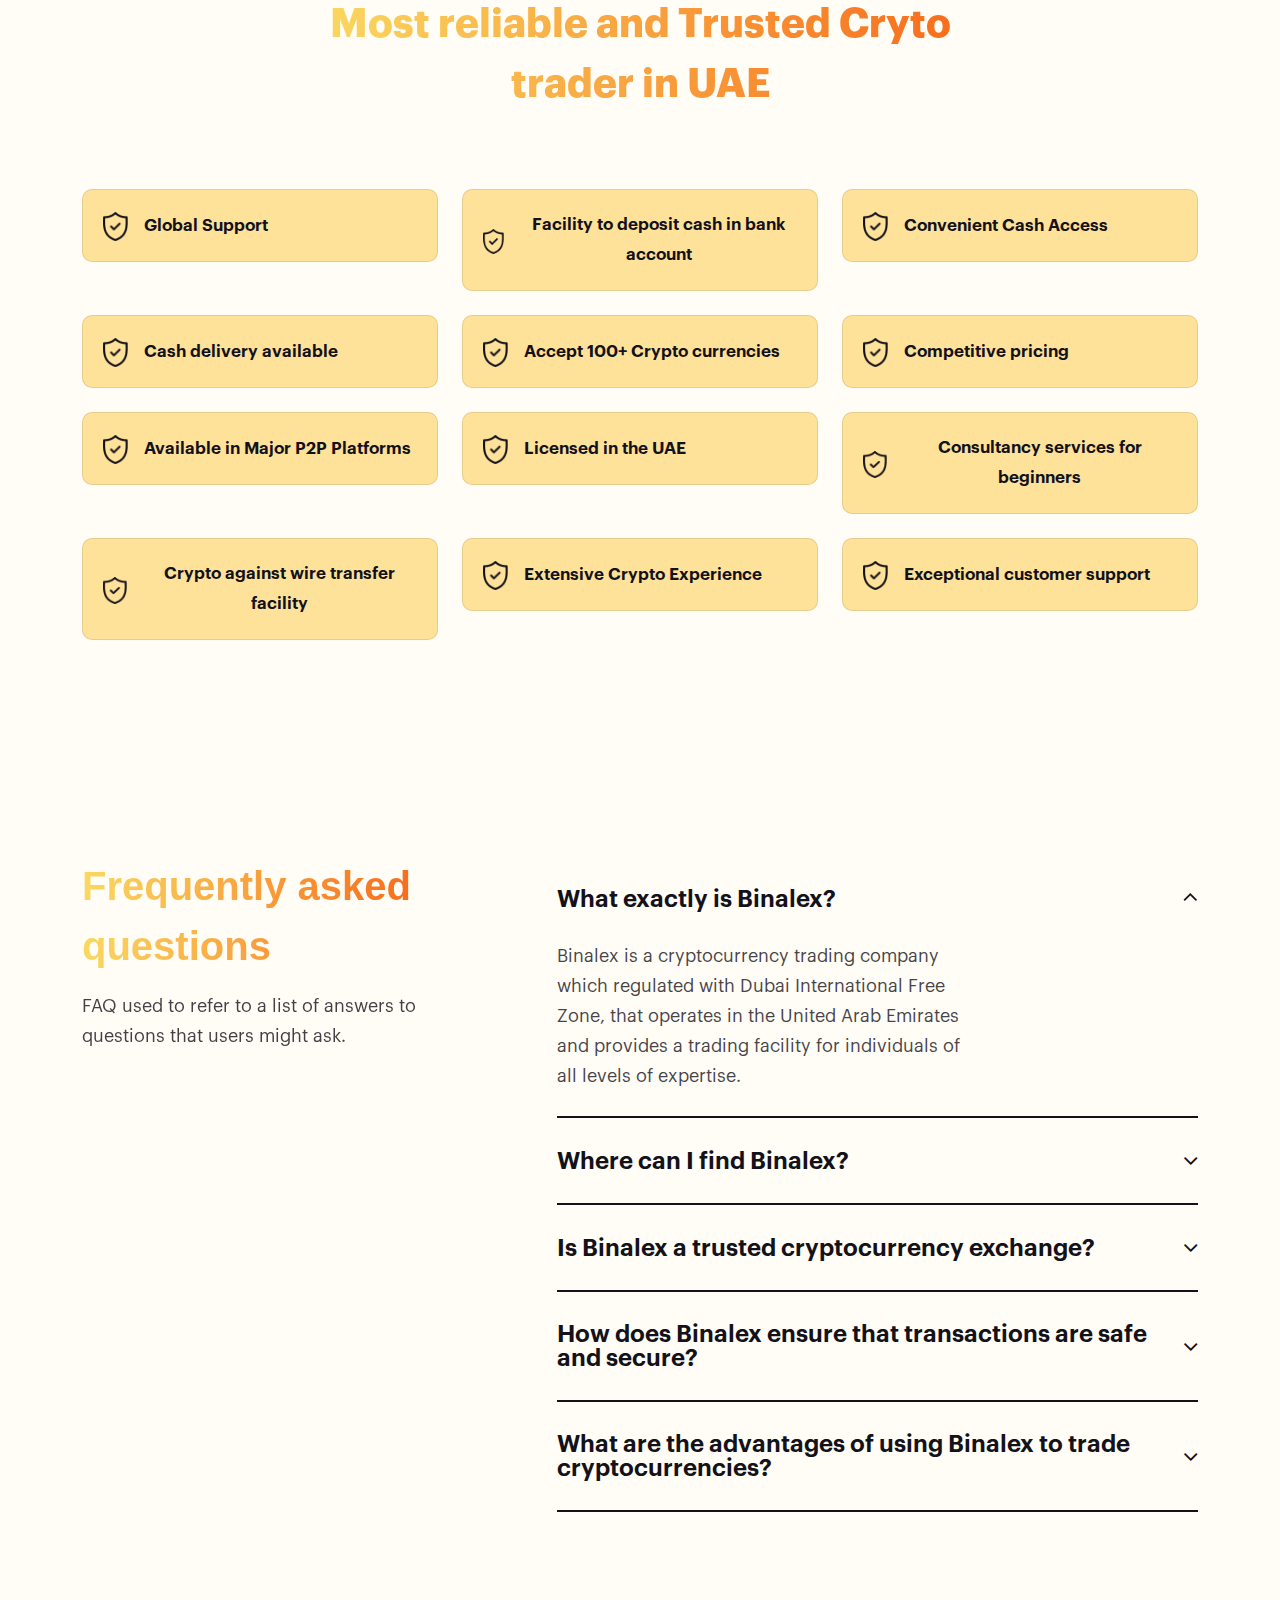
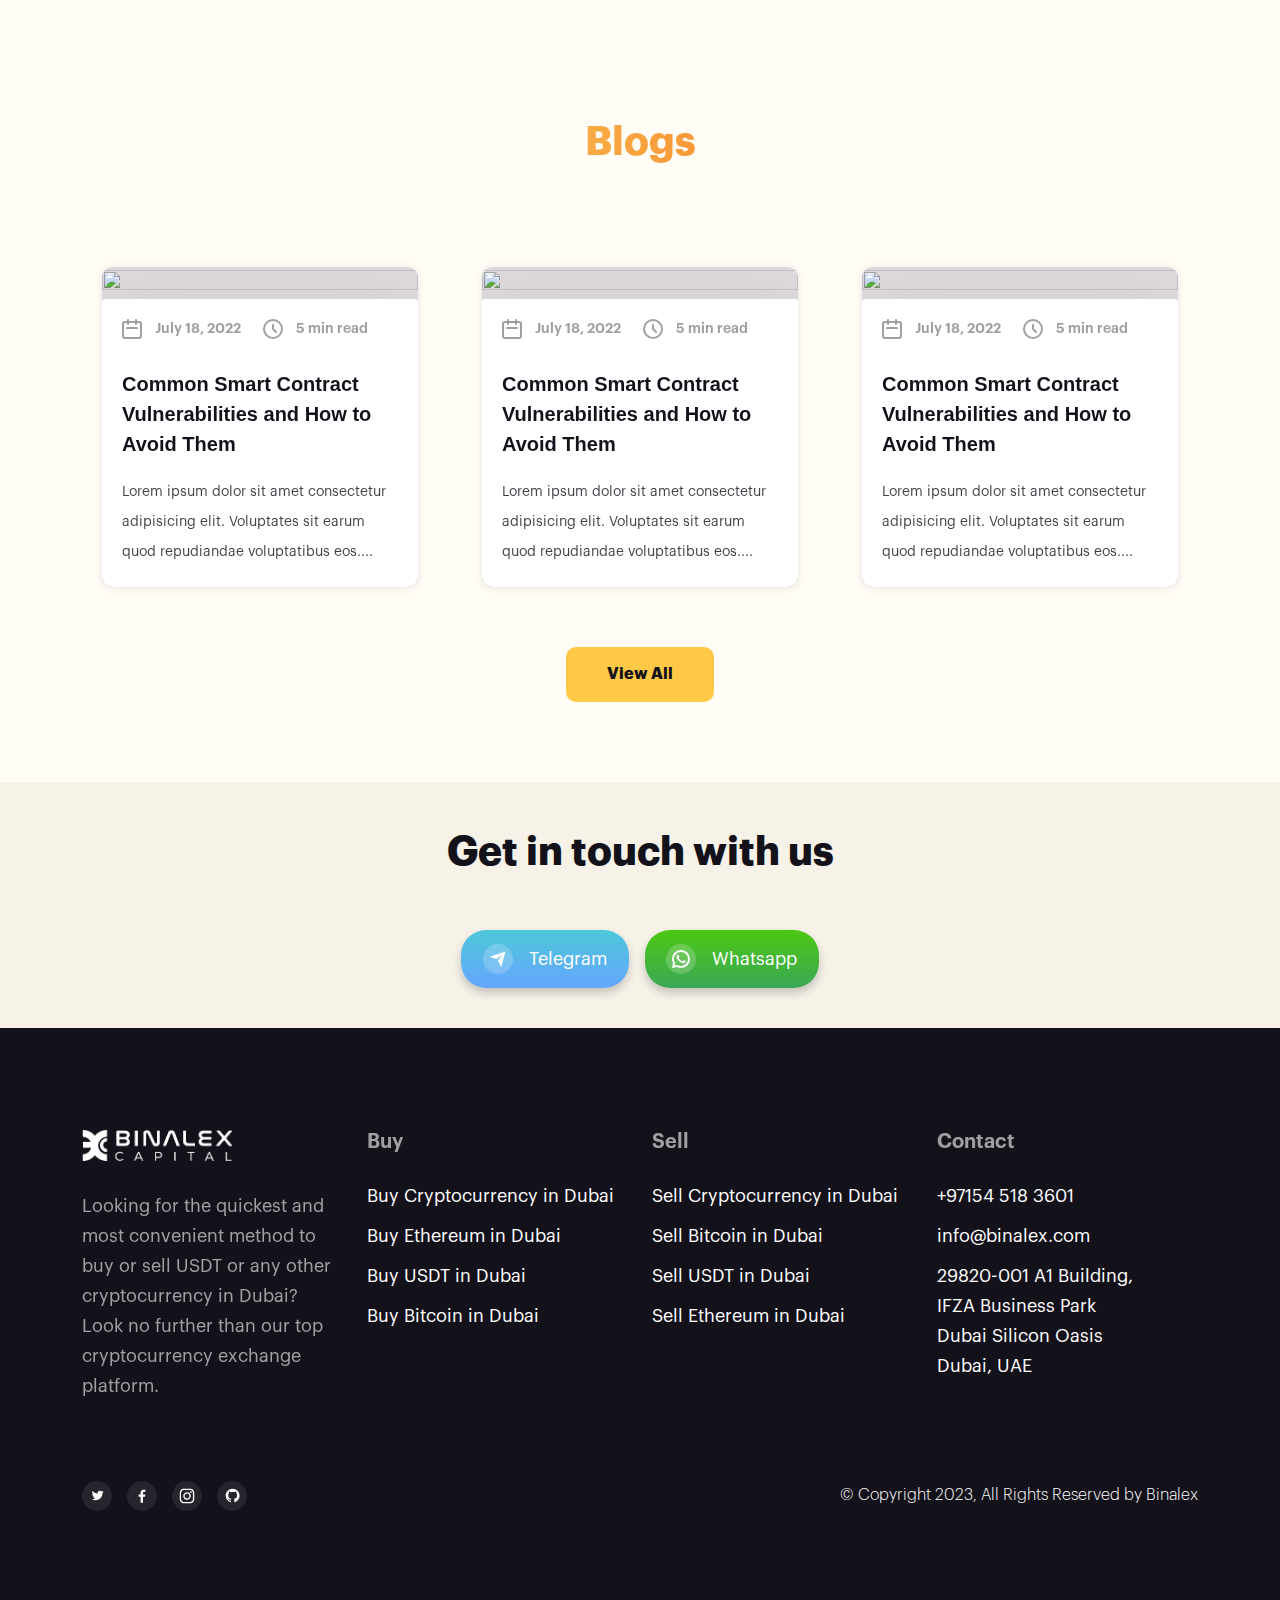
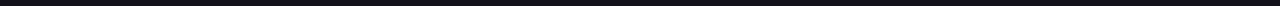
==== commit 295be432: "update" ====
--- a/index.html
+++ b/index.html
@@ -753,14 +753,64 @@
         <h2 class="wow fadeInUpX mb-30" data-wow-delay="0s">Get in touch with us</h2>
         <!-- <p class="wow fadeInUpX" data-wow-delay="0.15s">Get start now! And buy and sell cryptocurrency assets It
           simplifies the process of buying and selling digital assets from anywhere in the world.</p> -->
-        <div class="fugu-app-btn-wrap wow fadeInUpX m-0" data-wow-delay="0.25s">
-
-          <a class="fugu-btn fugu-header-btn m-0 bg-telegram social-btn" href="#">
-            <i class="fa fa-telegram"></i> &nbsp; TELEGRAM
-          </a>
-          <a class="fugu-btn fugu-header-btn bg-whatsapp social-btn" href="#">
+        <div class="fugu-app-btn-wrap wow fadeInUpX m-0 d-flex gap-3 align-items-center justify-content-center" data-wow-delay="0.25s">
+
+
+          <button class="tel-btn">
+            <div class="svg-wrapper-1">
+              <div class="svg-wrapper">
+                <svg xmlns="http://www.w3.org/2000/svg" viewBox="0 0 24 24" width="24" height="24">
+                  <path fill="none" d="M0 0h24v24H0z"></path>
+                  <path fill="currentColor"
+                    d="M1.946 9.315c-.522-.174-.527-.455.01-.634l19.087-6.362c.529-.176.832.12.684.638l-5.454 19.086c-.15.529-.455.547-.679.045L12 14l6-8-8 6-8.054-2.685z">
+                  </path>
+                </svg>
+              </div>
+            </div>
+            <span>Telegram </span>
+          </button>
+          <!-- <a class="fugu-btn fugu-header-btn bg-whatsapp social-btn" href="#">
             <i class="fa fa-whatsapp"></i> &nbsp; WHATSAPP
-          </a>
+          </a> -->
+
+          <!-- <button class="cssbuttons-io-button">
+            <i class="fa fa-whatsapp">
+              <span>WHATSAPP</span>
+          </button> -->
+          <!-- <a class="fugu-btn" href="#">Get Started</a> -->
+
+          <button class="tel-btn what-btn">
+            <div class="svg-wrapper-1">
+              <div class="svg-wrapper">
+                <!-- <svg xmlns="http://www.w3.org/2000/svg" viewBox="0 0 24 24" width="24" height="24">
+                  <path fill="none" d="M0 0h24v24H0z"></path>
+                  <path fill="currentColor"
+                    d="M1.946 9.315c-.522-.174-.527-.455.01-.634l19.087-6.362c.529-.176.832.12.684.638l-5.454 19.086c-.15.529-.455.547-.679.045L12 14l6-8-8 6-8.054-2.685z">
+                  </path>
+                </svg> -->
+
+                <svg height="24" width="24" version="1.1" id="Layer_1" xmlns="http://www.w3.org/2000/svg"
+                  xmlns:xlink="http://www.w3.org/1999/xlink" viewBox="0 0 418.135 418.135" xml:space="preserve">
+                  <g>
+                    <path style="fill:currentColor;" d="M198.929,0.242C88.5,5.5,1.356,97.466,1.691,208.02c0.102,33.672,8.231,65.454,22.571,93.536
+L2.245,408.429c-1.191,5.781,4.023,10.843,9.766,9.483l104.723-24.811c26.905,13.402,57.125,21.143,89.108,21.631
+c112.869,1.724,206.982-87.897,210.5-200.724C420.113,93.065,320.295-5.538,198.929,0.242z M323.886,322.197
+c-30.669,30.669-71.446,47.559-114.818,47.559c-25.396,0-49.71-5.698-72.269-16.935l-14.584-7.265l-64.206,15.212l13.515-65.607
+l-7.185-14.07c-11.711-22.935-17.649-47.736-17.649-73.713c0-43.373,16.89-84.149,47.559-114.819
+c30.395-30.395,71.837-47.56,114.822-47.56C252.443,45,293.218,61.89,323.887,92.558c30.669,30.669,47.559,71.445,47.56,114.817
+C371.446,250.361,354.281,291.803,323.886,322.197z" />
+                    <path style="fill:currentColor;" d="M309.712,252.351l-40.169-11.534c-5.281-1.516-10.968-0.018-14.816,3.903l-9.823,10.008
+c-4.142,4.22-10.427,5.576-15.909,3.358c-19.002-7.69-58.974-43.23-69.182-61.007c-2.945-5.128-2.458-11.539,1.158-16.218
+l8.576-11.095c3.36-4.347,4.069-10.185,1.847-15.21l-16.9-38.223c-4.048-9.155-15.747-11.82-23.39-5.356
+c-11.211,9.482-24.513,23.891-26.13,39.854c-2.851,28.144,9.219,63.622,54.862,106.222c52.73,49.215,94.956,55.717,122.449,49.057
+c15.594-3.777,28.056-18.919,35.921-31.317C323.568,266.34,319.334,255.114,309.712,252.351z" />
+                  </g>
+                </svg>
+              </div>
+            </div>
+            <span>Whatsapp</span>
+          </button>
+
         </div>
       </div>
 
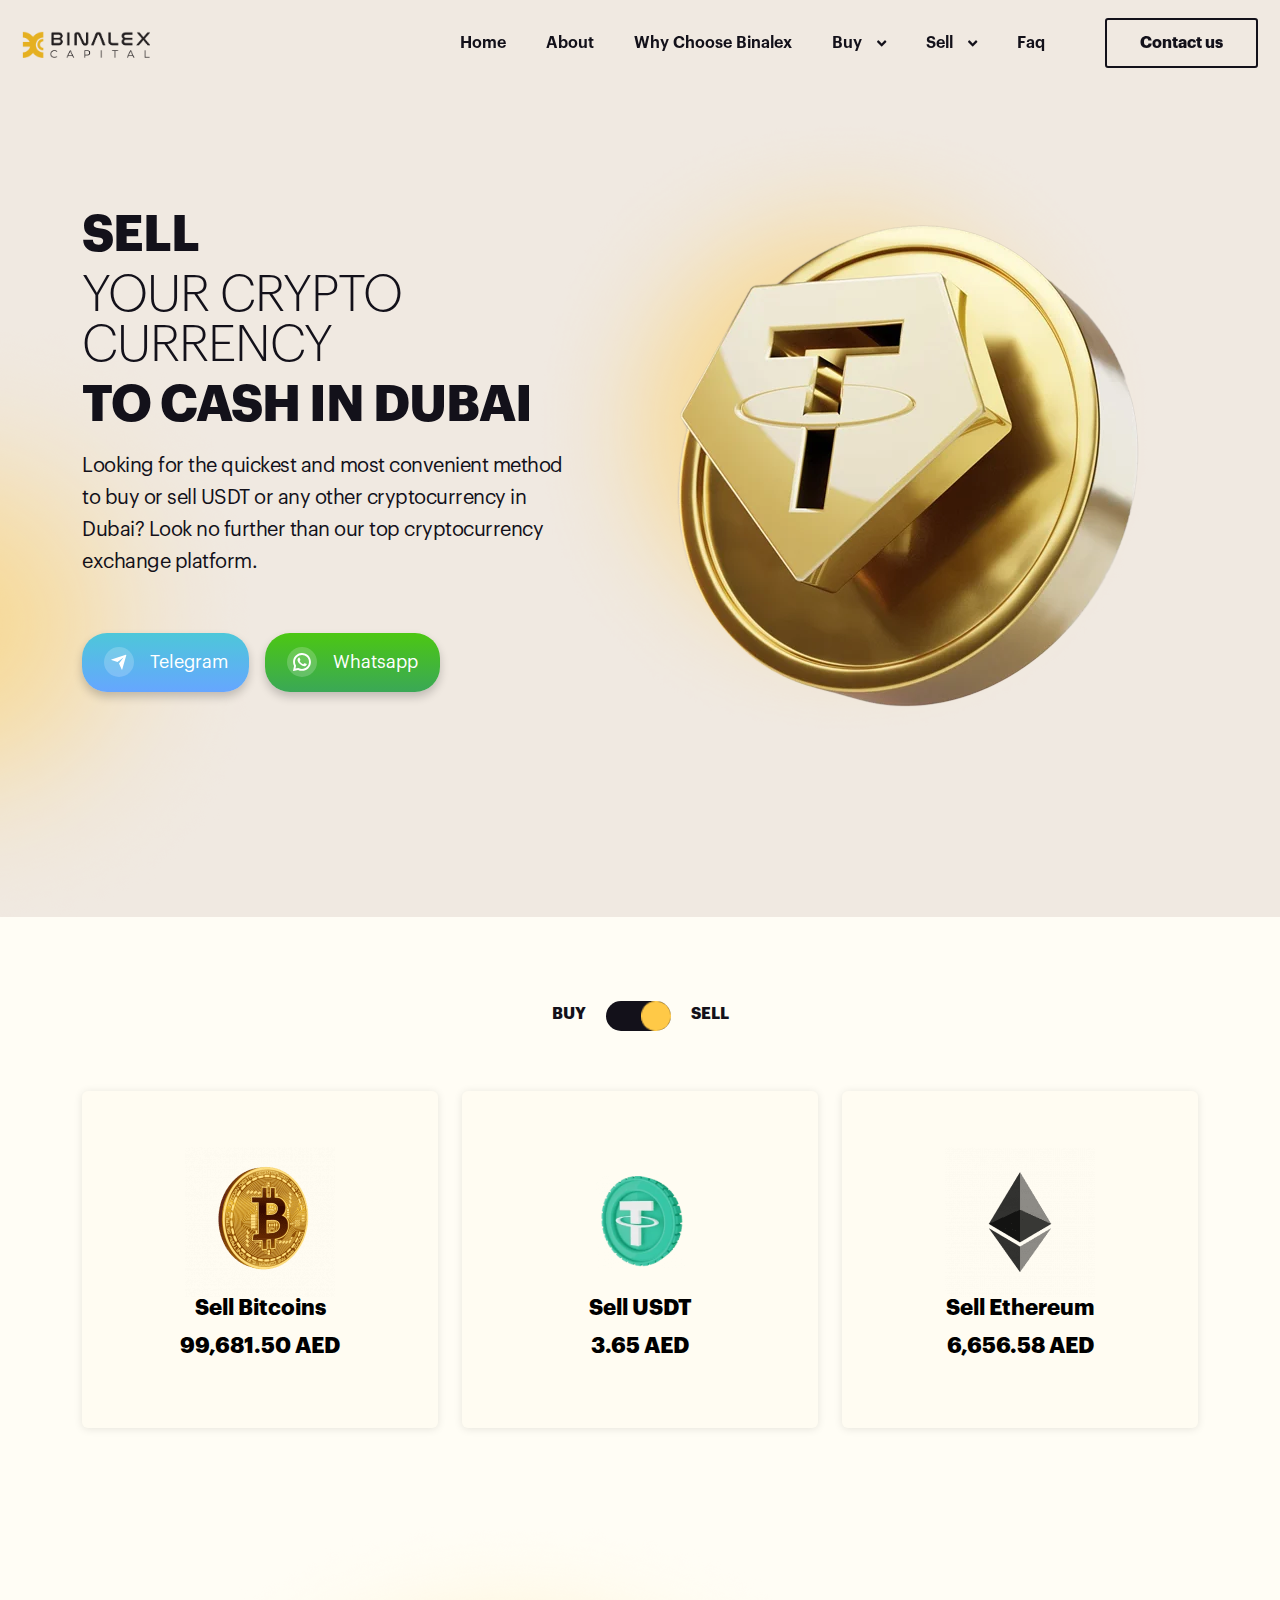
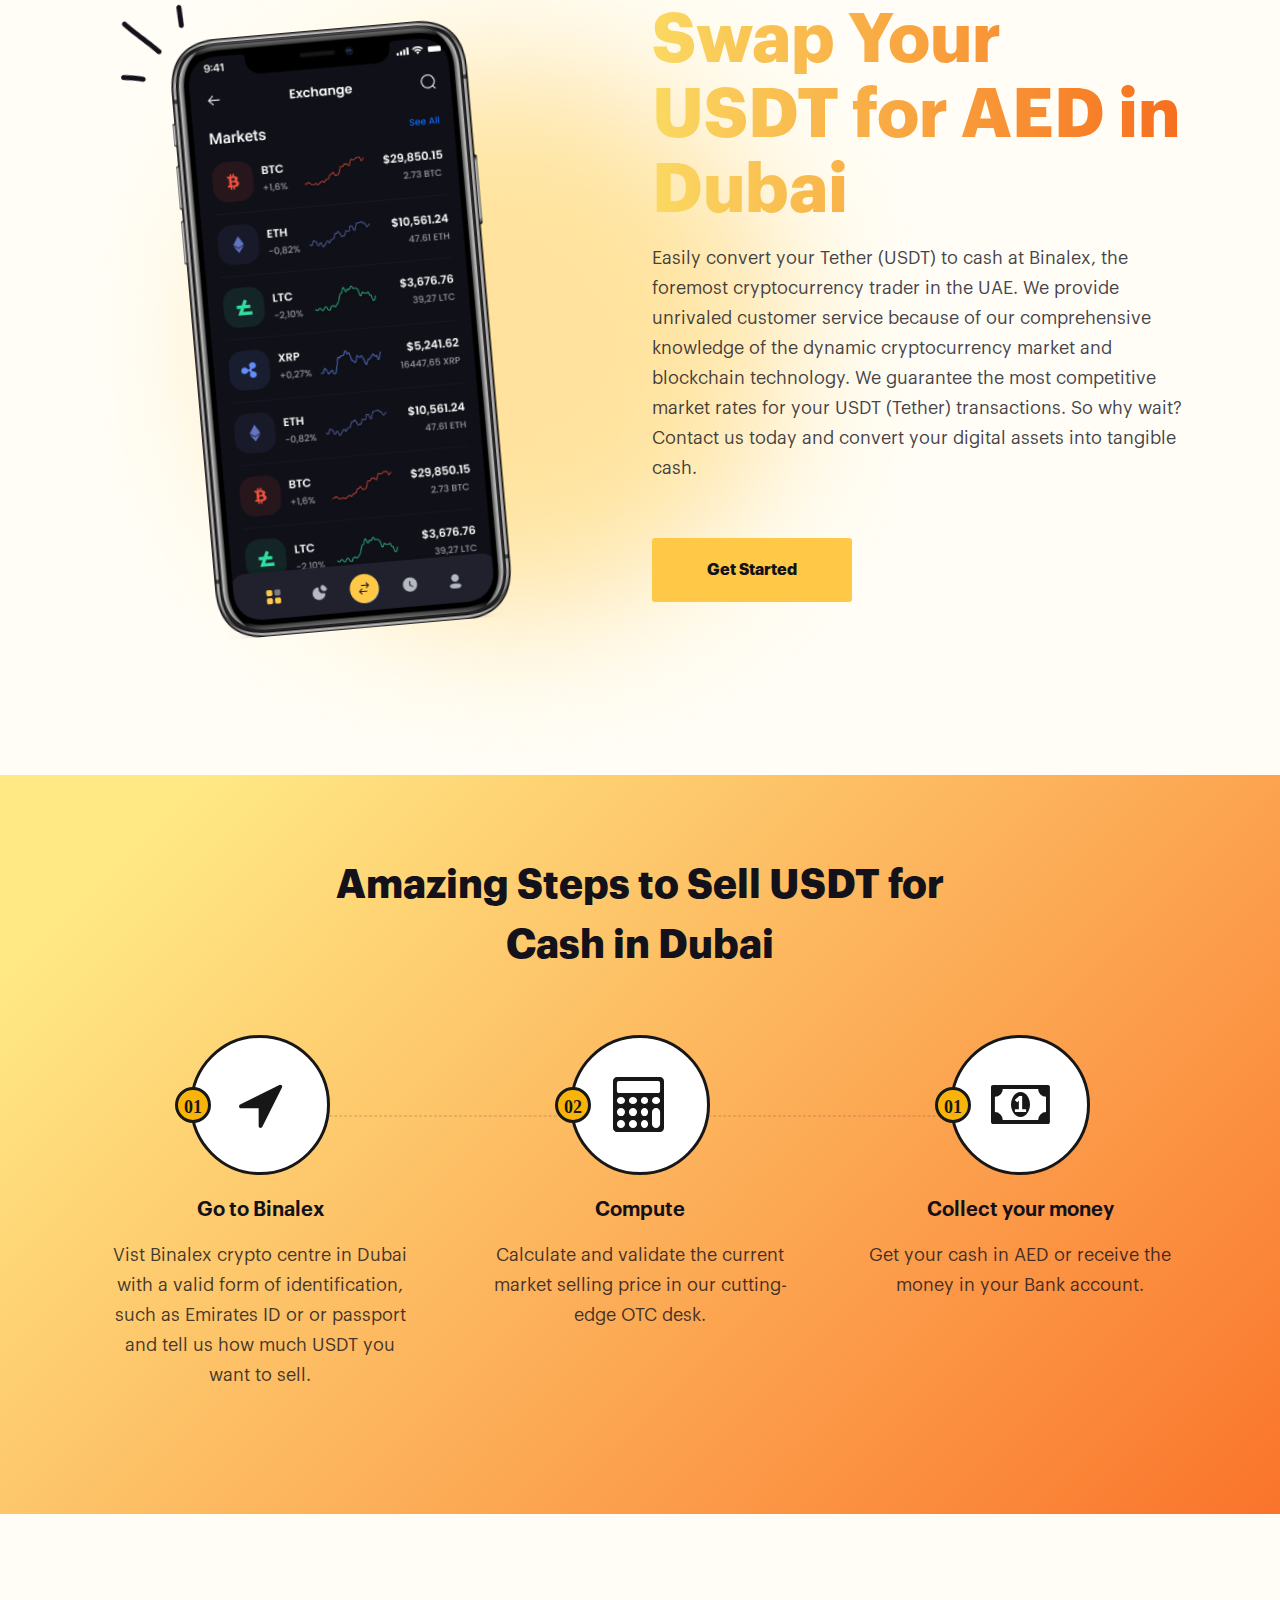
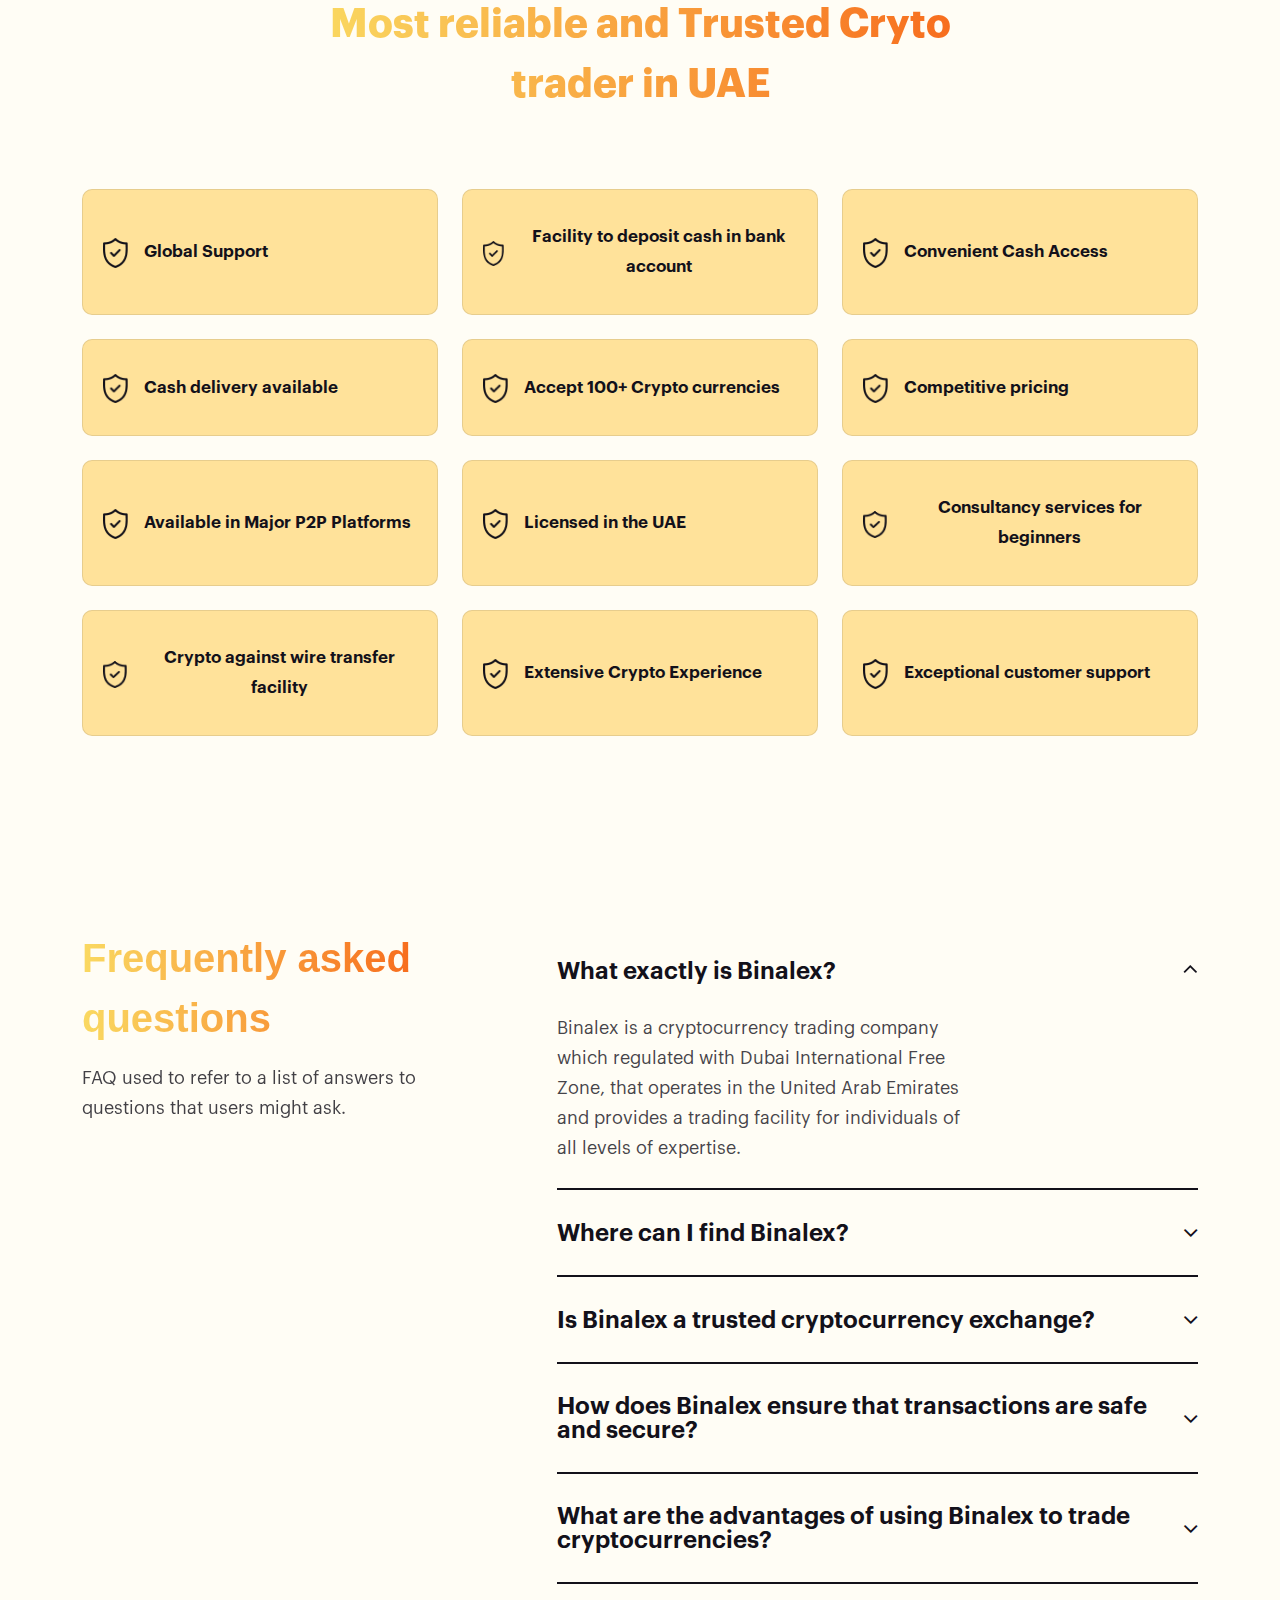
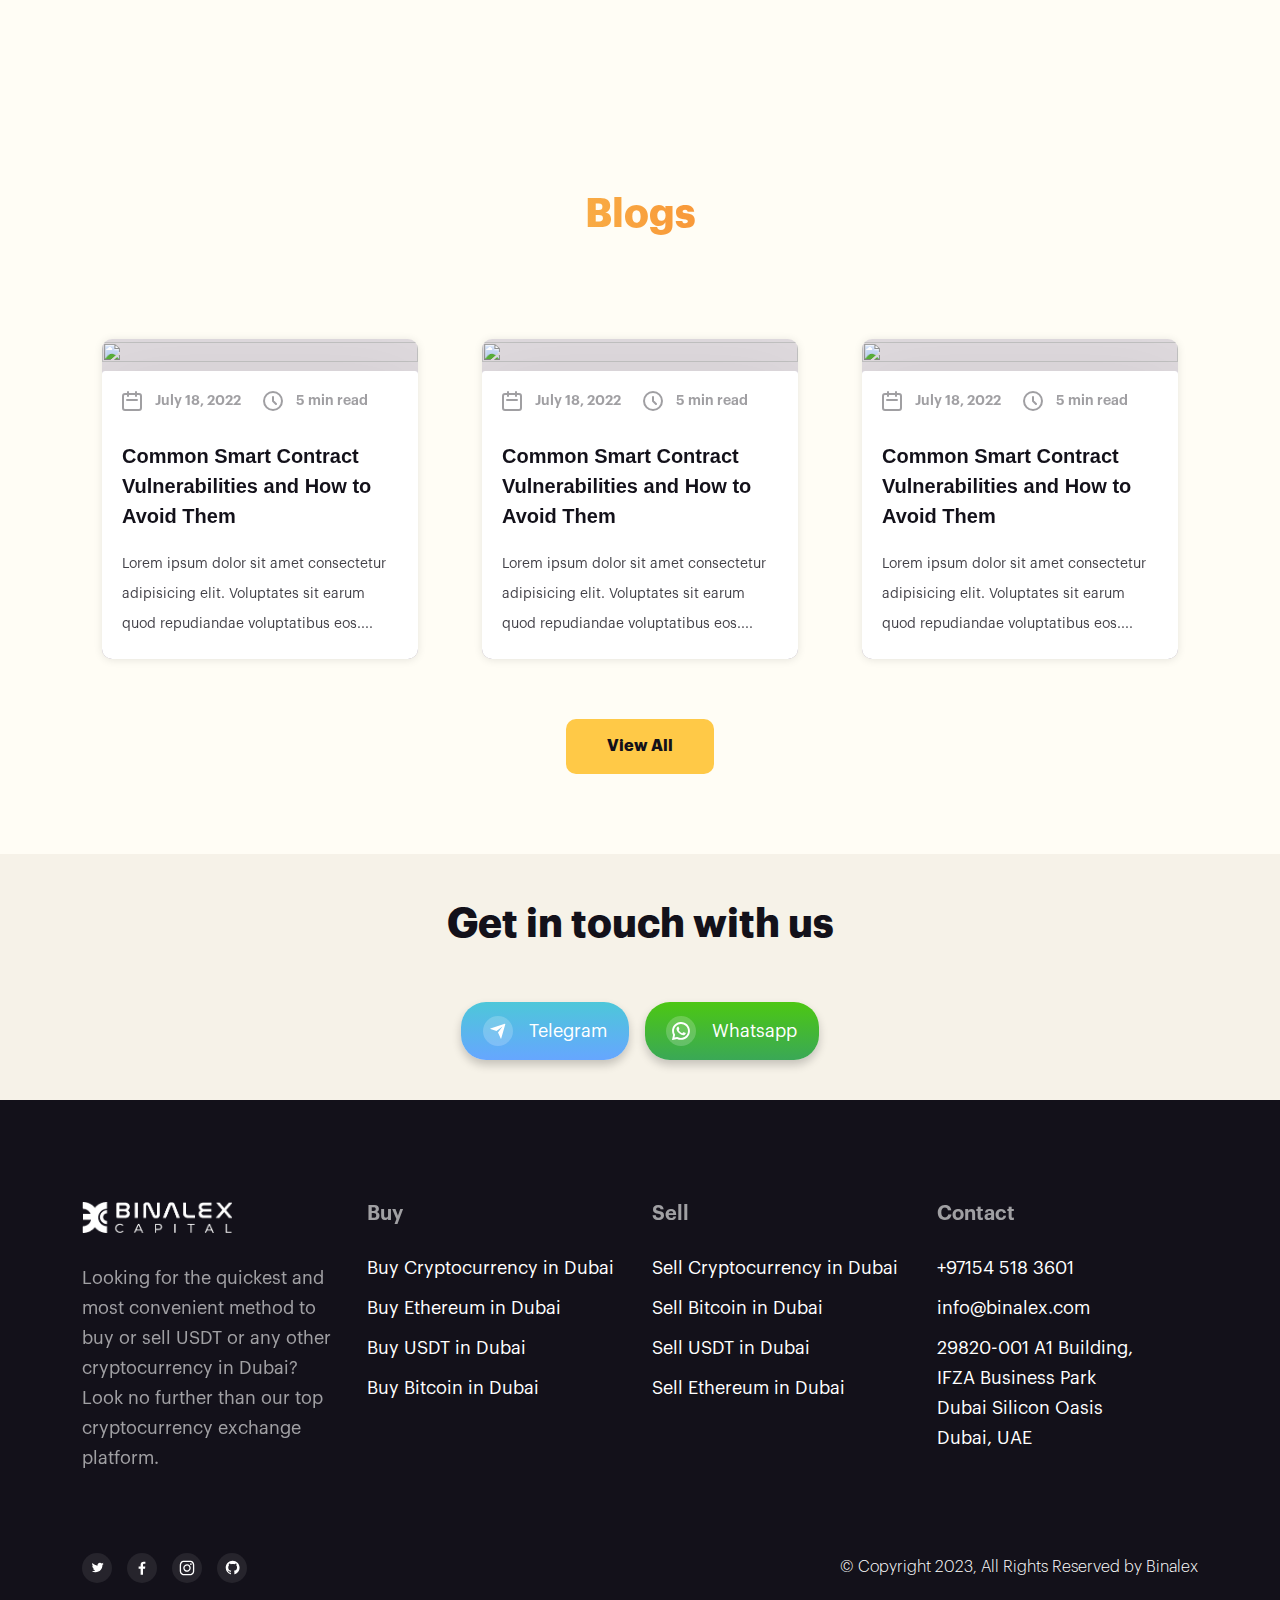
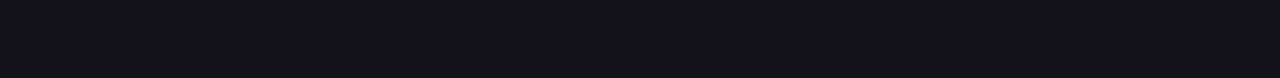
==== commit 519804e7: "bitcoin page updated" ====
--- a/index.html
+++ b/index.html
@@ -60,22 +60,46 @@
             </div>
             <ul class="site-menu-main">
               <li class="nav-item nav-item-has-children">
-                <a href="#" class="nav-link-item drop-trigger">Home</a>
+                <a href="index.html" class="nav-link-item drop-trigger">Home</a>
               </li>
               <li class="nav-item nav-item-has-children">
-                <a href="#" class="nav-link-item drop-trigger">About</a>
+                <a href="about.html" class="nav-link-item drop-trigger">About</a>
               </li>
               <li class="nav-item nav-item-has-children">
-                <a href="#" class="nav-link-item drop-trigger">Why choose Binalex</a>
+                <a href="whychoose-binalex.html" class="nav-link-item drop-trigger">Why choose Binalex</a>
               </li>
               <li class="nav-item nav-item-has-children">
-                <a href="#" class="nav-link-item drop-trigger">Buy</a>
+                <a href="#" class="nav-link-item drop-trigger">Buy <i class="fas fa-angle-down"></i></a>
+                <ul class="sub-menu" id="submenu-1">
+                  <li class="sub-menu--item">
+                    <a href="buy-usdt.html">Buy USDT </a>
+                  </li>
+                  <li class="sub-menu--item">
+                    <a href="buy-bitcoin.html">Buy Bitcoin</a>
+                  </li>
+                  <li class="sub-menu--item">
+                    <a href="buy-etherem.html">Buy Ethereum</a>
+                  </li>
+
+                </ul>
               </li>
               <li class="nav-item nav-item-has-children">
-                <a href="#" class="nav-link-item drop-trigger">Sell</a>
+                <a href="#" class="nav-link-item drop-trigger">Sell <i class="fas fa-angle-down"></i></a>
+                <ul class="sub-menu" id="submenu-1">
+                  <li class="sub-menu--item">
+                    <a href="buy-usdt.html">Sell USDT </a>
+                  </li>
+                  <li class="sub-menu--item">
+                    <a href="sell-usdt.html">Sell Bitcoin</a>
+                  </li>
+                  <li class="sub-menu--item">
+                    <a href="sell-ethereum.html">Sell Ethereum</a>
+                  </li>
+
+                </ul>
               </li>
               <li class="nav-item nav-item-has-children">
-                <a href="#" class="nav-link-item drop-trigger">faq</a>
+                <a href="faq.html" class="nav-link-item drop-trigger">faq</a>
               </li>
 
             </ul>
@@ -83,7 +107,7 @@
 
         </div>
         <div class="header-btn header-btn-l1 ms-auto d-none d-xs-inline-flex">
-          <a class="fugu-btn fugu-header-btn" href="#">
+          <a class="fugu-btn fugu-header-btn" href="contact.html">
             Contact us
           </a>
         </div>
@@ -359,7 +383,7 @@
       <div class="fugu-section-title text-gradient">
         <h2>Most reliable and Trusted Cryto trader in UAE</h2>
       </div>
-      <div class="row">
+      <div class="row gy-4">
         <div class="col-lg-4 col-md-6">
           <div class="fugu-iconbox-wrap4 wow fadeInUpX d-flex gap-3 align-items-center justify-content-start"
             data-wow-delay=".20s">
@@ -753,7 +777,8 @@
         <h2 class="wow fadeInUpX mb-30" data-wow-delay="0s">Get in touch with us</h2>
         <!-- <p class="wow fadeInUpX" data-wow-delay="0.15s">Get start now! And buy and sell cryptocurrency assets It
           simplifies the process of buying and selling digital assets from anywhere in the world.</p> -->
-        <div class="fugu-app-btn-wrap wow fadeInUpX m-0 d-flex gap-3 align-items-center justify-content-center" data-wow-delay="0.25s">
+        <div class="fugu-app-btn-wrap wow fadeInUpX m-0 d-flex gap-3 align-items-center justify-content-center"
+          data-wow-delay="0.25s">
 
 
           <button class="tel-btn">
--- a/assets/css/main.css
+++ b/assets/css/main.css
@@ -1226,6 +1226,46 @@
 }
 
 .what-btn {
-  background: linear-gradient(to bottom,  #4CC713 0%, #3aa856 100%);
+  background: linear-gradient(to bottom, #4CC713 0%, #3aa856 100%);
+
+}
+
+.bg-usdt {
+  background-image: linear-gradient(180deg, #000000 0%, #50AF95 100%) !important;
+}
+
+.buy-text-h2 {
+  font-size: 30px !important;
+  line-height: 1 !important;
+}
+
+.buy-text-h2 span {
+  color: #50AF95;
+}
+
+.fugu-iconbox-wrap3 {
+  height: 100%;
+}
+
+.fugu-iconbox-wrap3 h4,
+.fugu-iconbox-wrap3 p {
+  color: #13111a !important;
+
+}
+
+.icon-bitcoin svg {
+  width: 60px;
+  height: 60px;
+  color: #F2A900 !important;
+  fill: #F2A900 !important;
+}
+
+.color-bitcoin span {
+  color: #F2A900 !important;
+}
+
+.fugu-iconbox-wrap3.card-coin--1:hover .fugu-iconbox-data3 h4,
+.fugu-iconbox-wrap3.card-coin--1:hover .fugu-iconbox-data3 p {
+  color: #fff !important;
 
 }--- a/assets/css/app.min.css
+++ b/assets/css/app.min.css
@@ -10146,6 +10146,10 @@
     /* color: #fff !important; */
 }
 
+.fugu-iconbox-data4{
+    color: #000;
+}
+
 .fugu-iconbox-wrap4:hover img {
     /* filter: invert(1); */
 }
@@ -10317,4 +10321,8 @@
 .fugu--blog-wrap {
     box-shadow: rgba(0, 0, 0, 0.1) 0px 1px 8px;
     ;
+}
+
+.fugu-iconbox-wrap4 {
+    height: 100%;
 }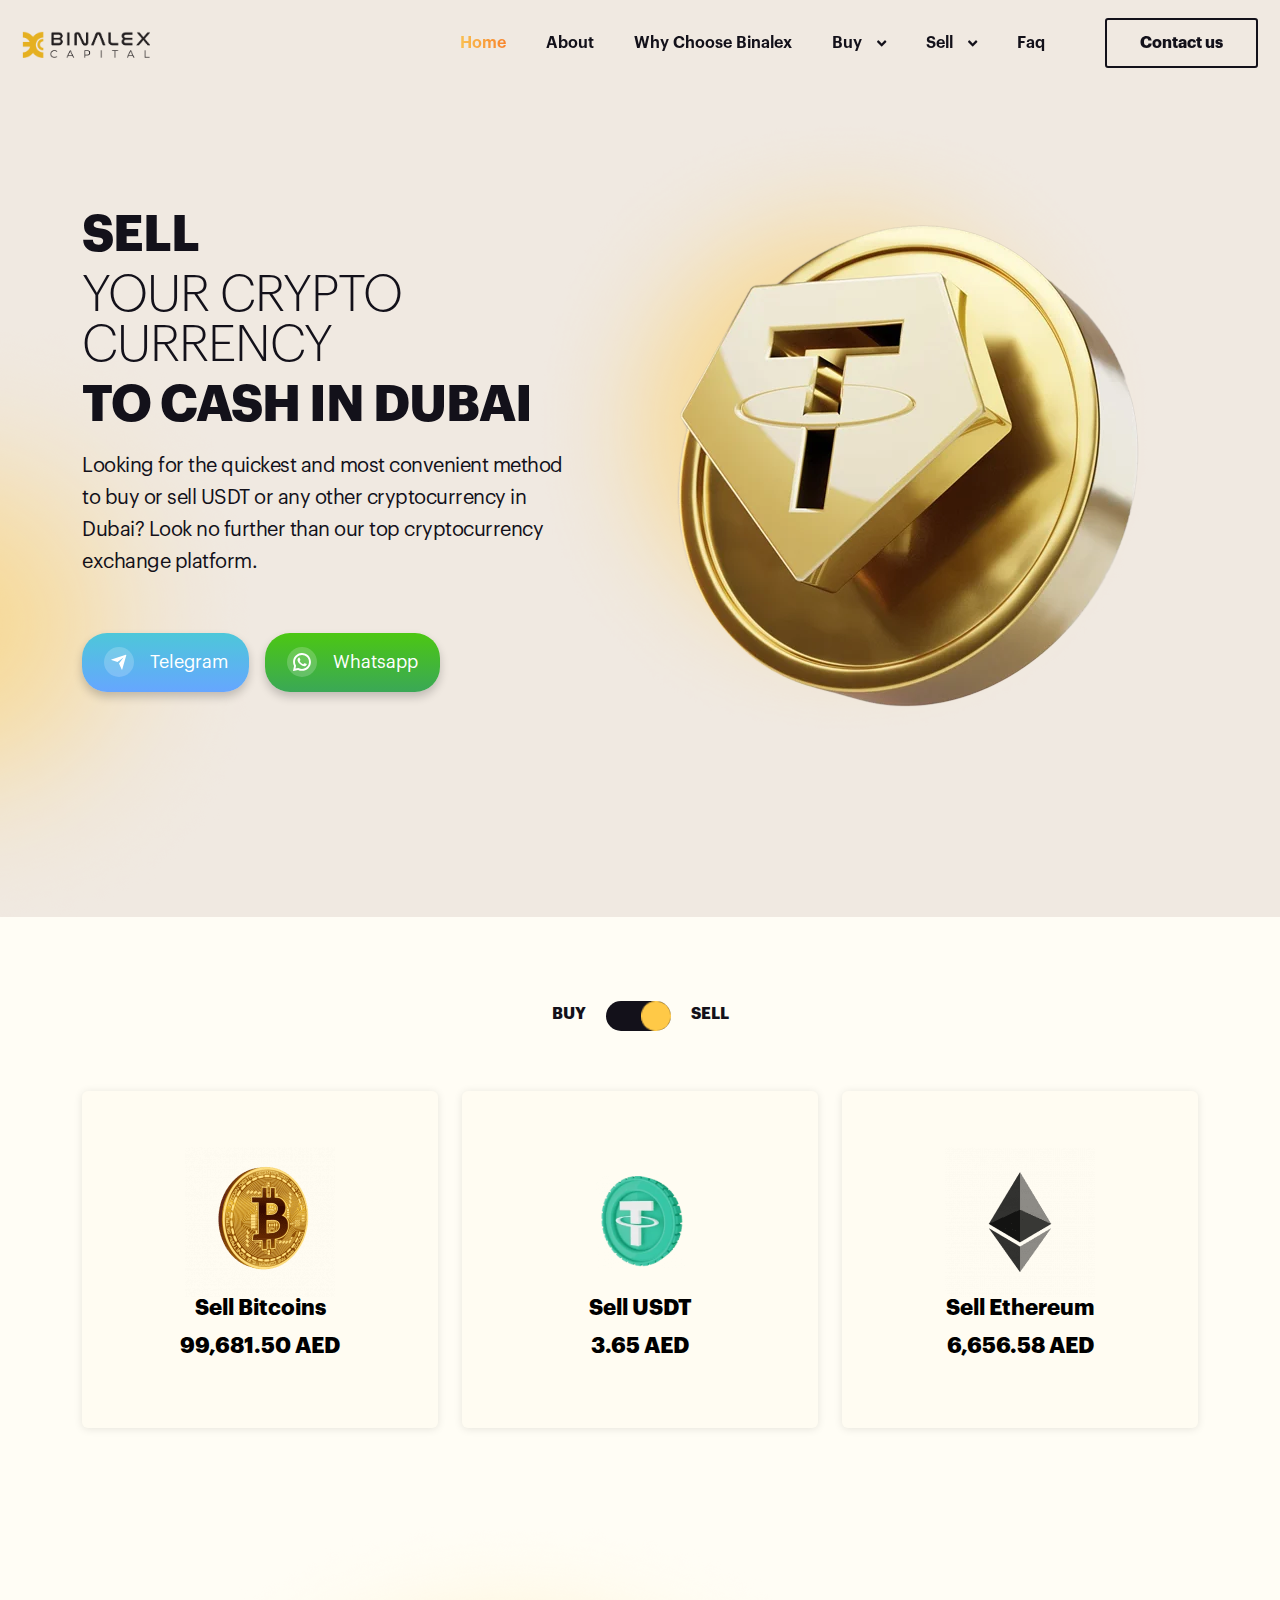
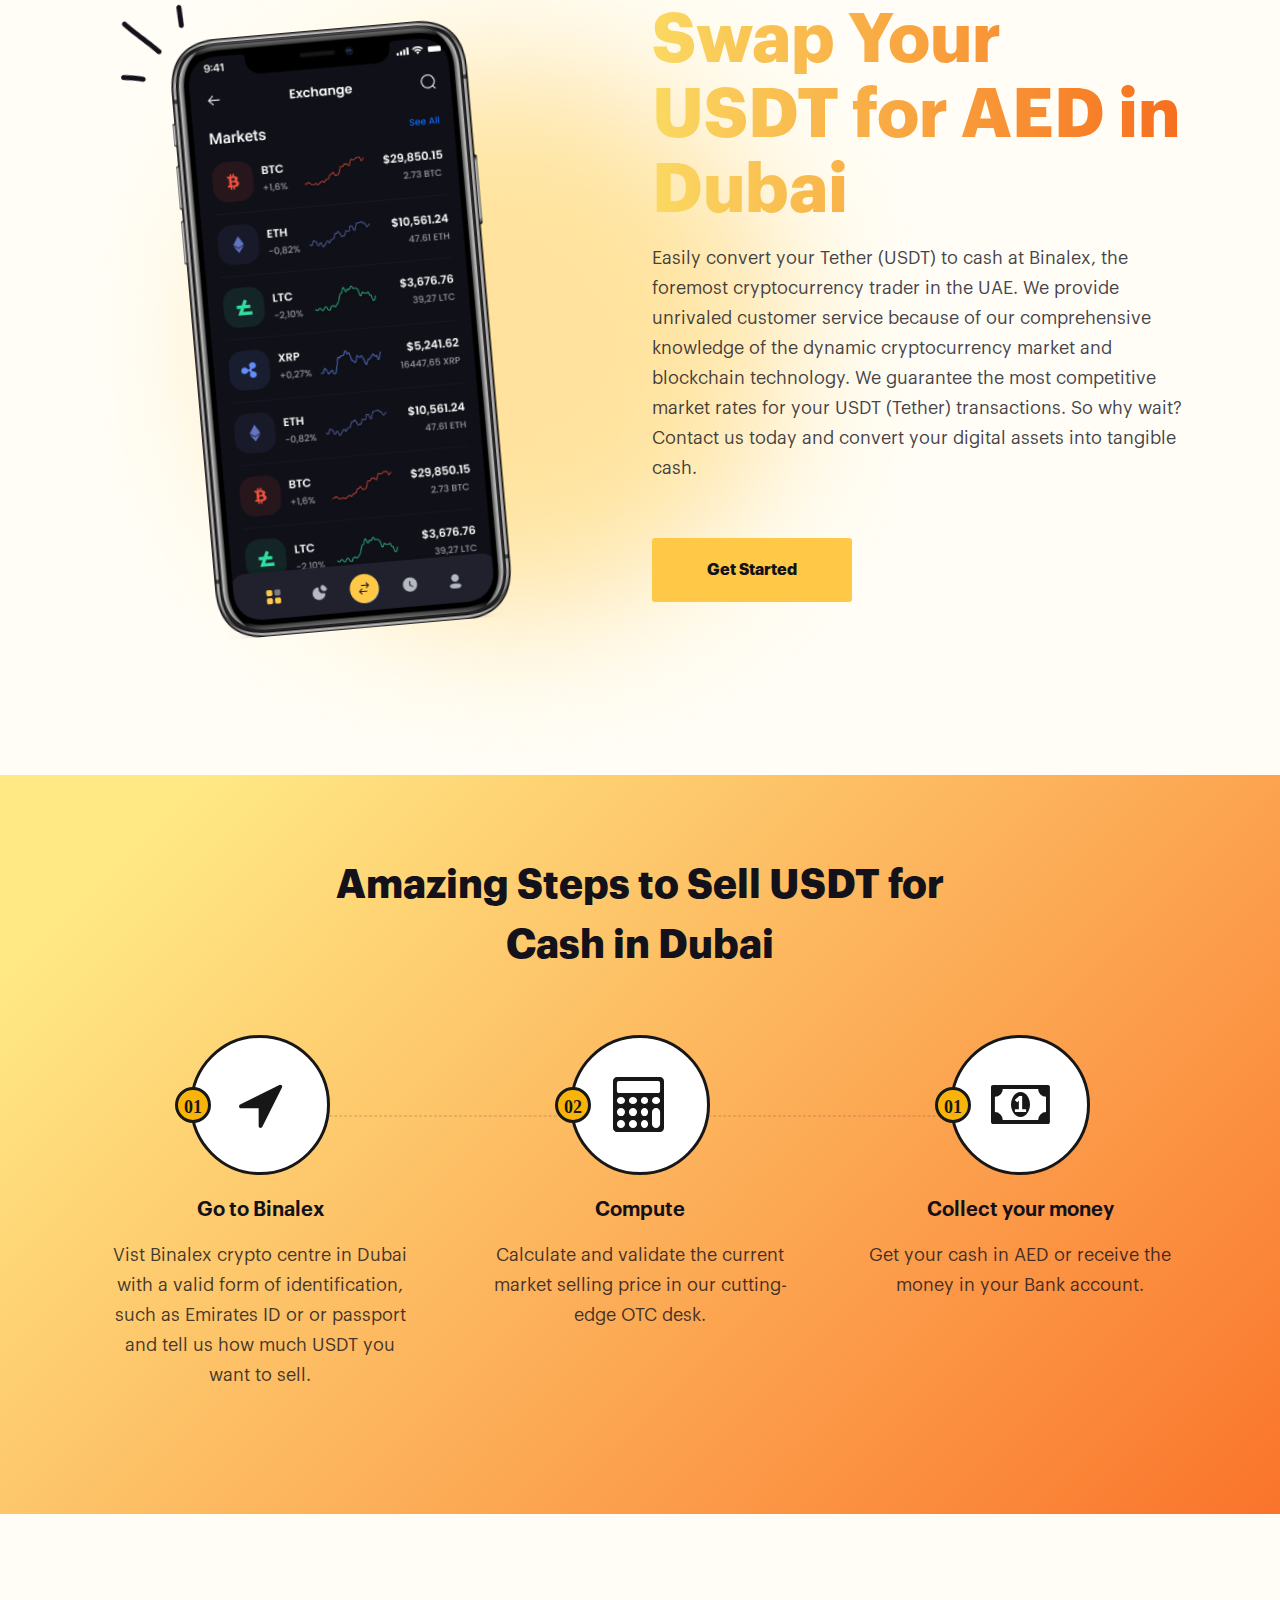
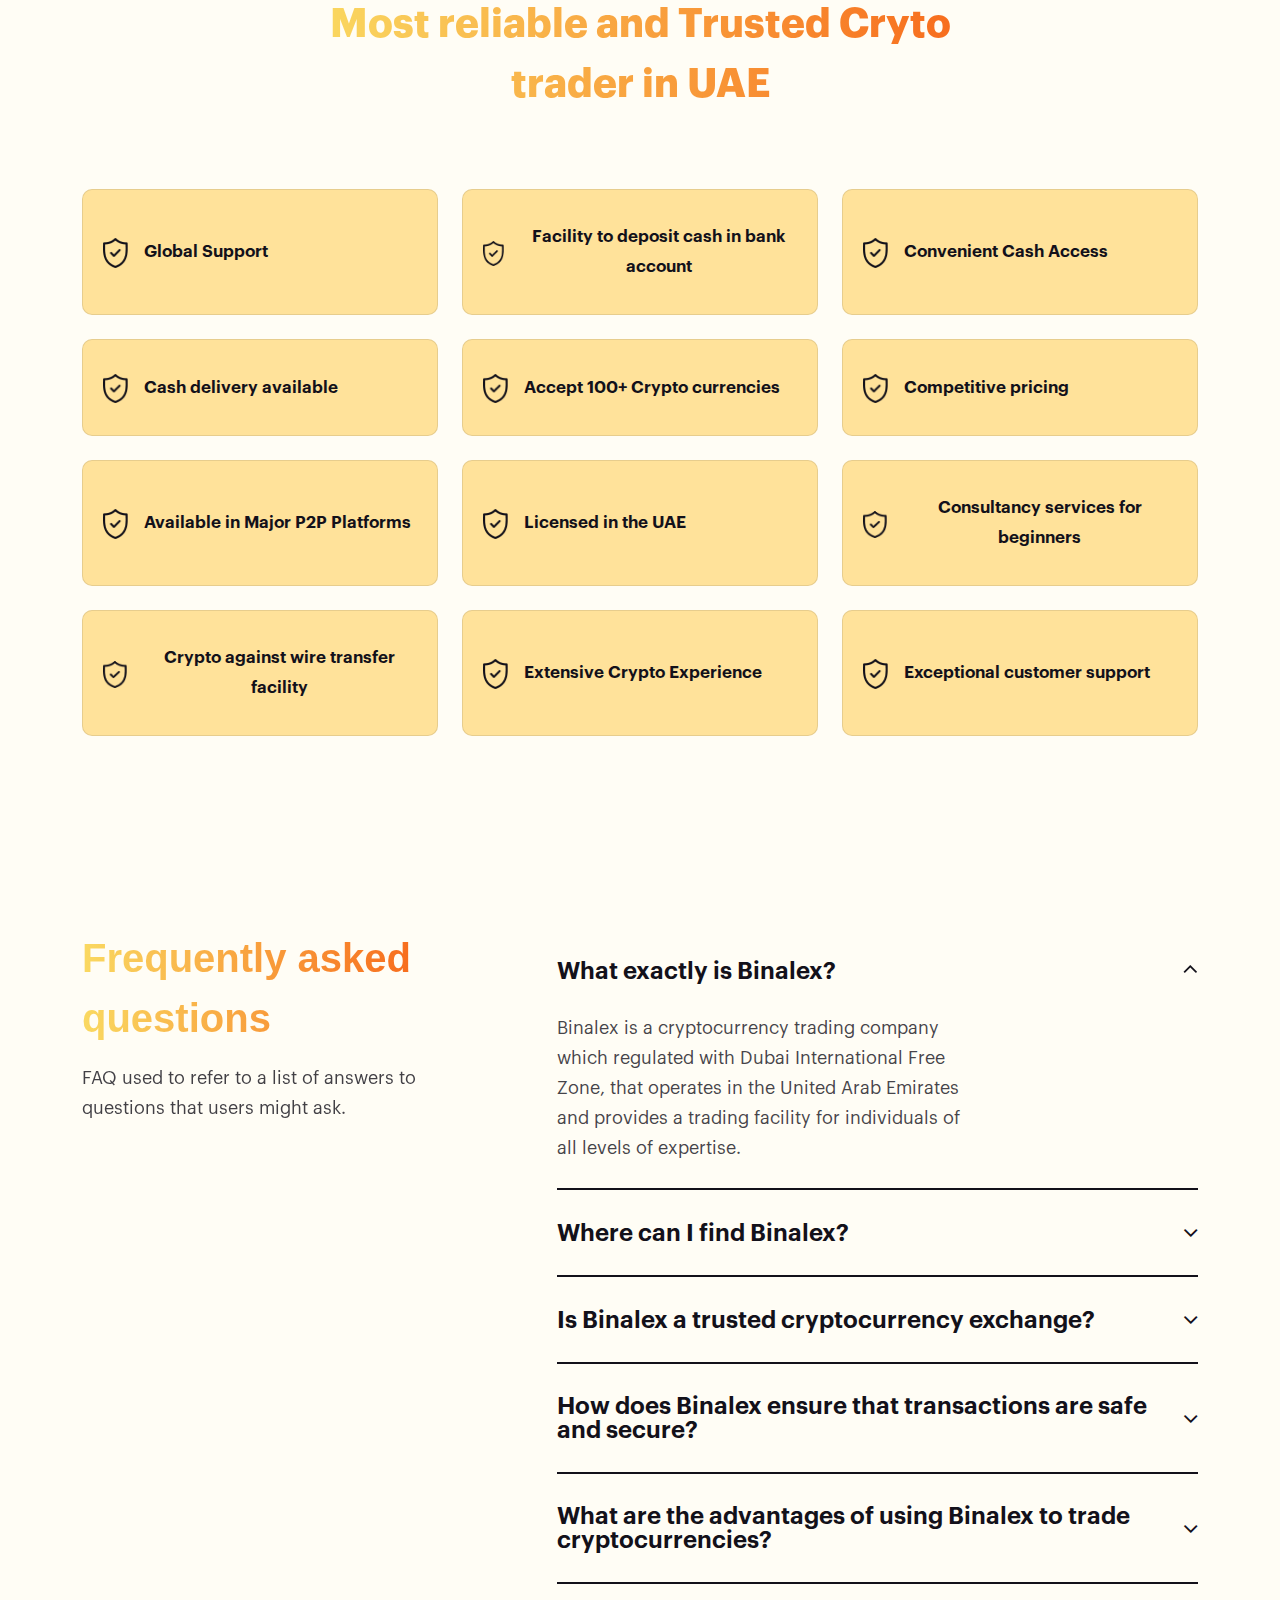
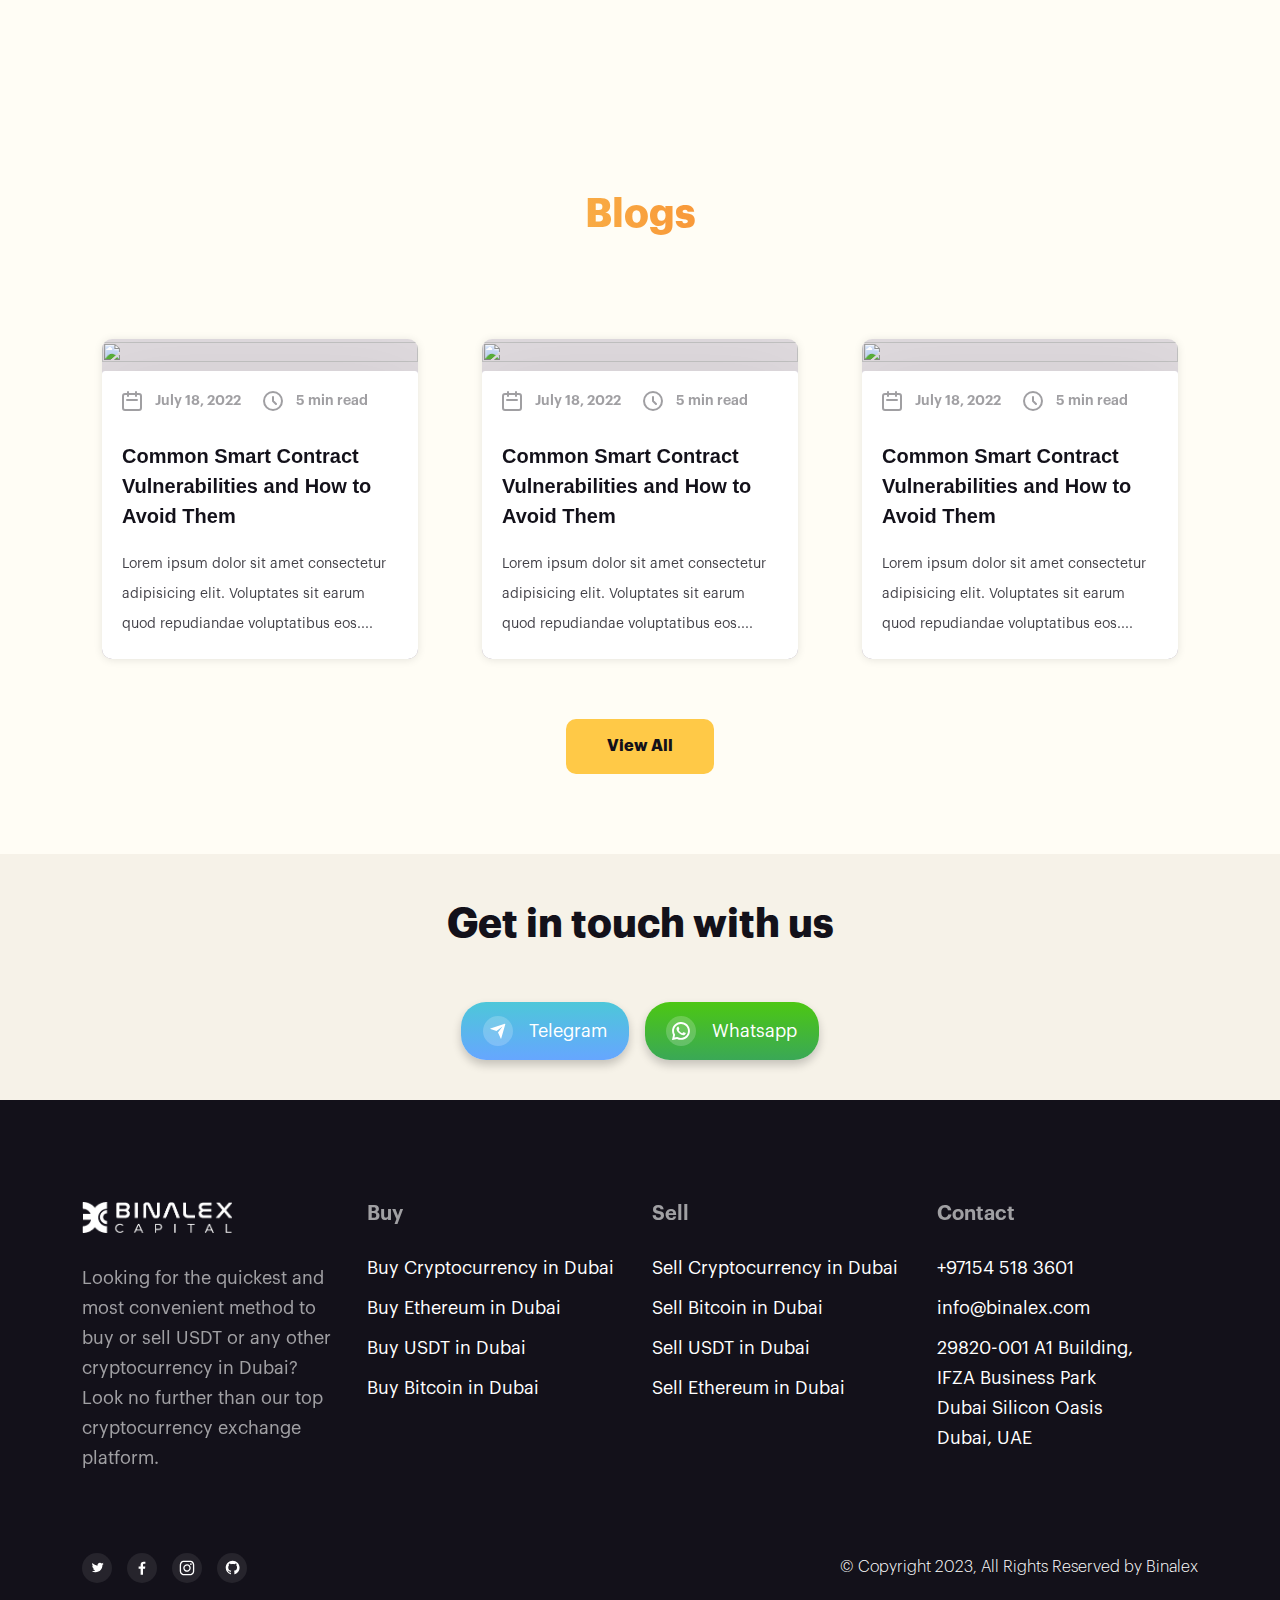
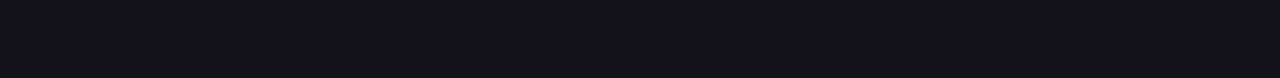
==== commit b0aa180e: "site content added" ====
--- a/index.html
+++ b/index.html
@@ -60,7 +60,7 @@
             </div>
             <ul class="site-menu-main">
               <li class="nav-item nav-item-has-children">
-                <a href="index.html" class="nav-link-item drop-trigger">Home</a>
+                <a href="index.html" class="nav-link-item drop-trigger text-gradient">Home</a>
               </li>
               <li class="nav-item nav-item-has-children">
                 <a href="about.html" class="nav-link-item drop-trigger">About</a>
--- a/assets/css/app.min.css
+++ b/assets/css/app.min.css
@@ -3685,7 +3685,7 @@
 }
 
 .fugu-breadcrumb-section {
-    padding: 188px 0 120px;
+    padding: 100px 0 60px;
     position: relative;
     background-color: var(--warning-400);
 }
@@ -3695,7 +3695,7 @@
 }
 
 .breadcrumb {
-    margin: 45px 0 0;
+    margin: 20px 0 0;
     justify-content: center;
 }
 
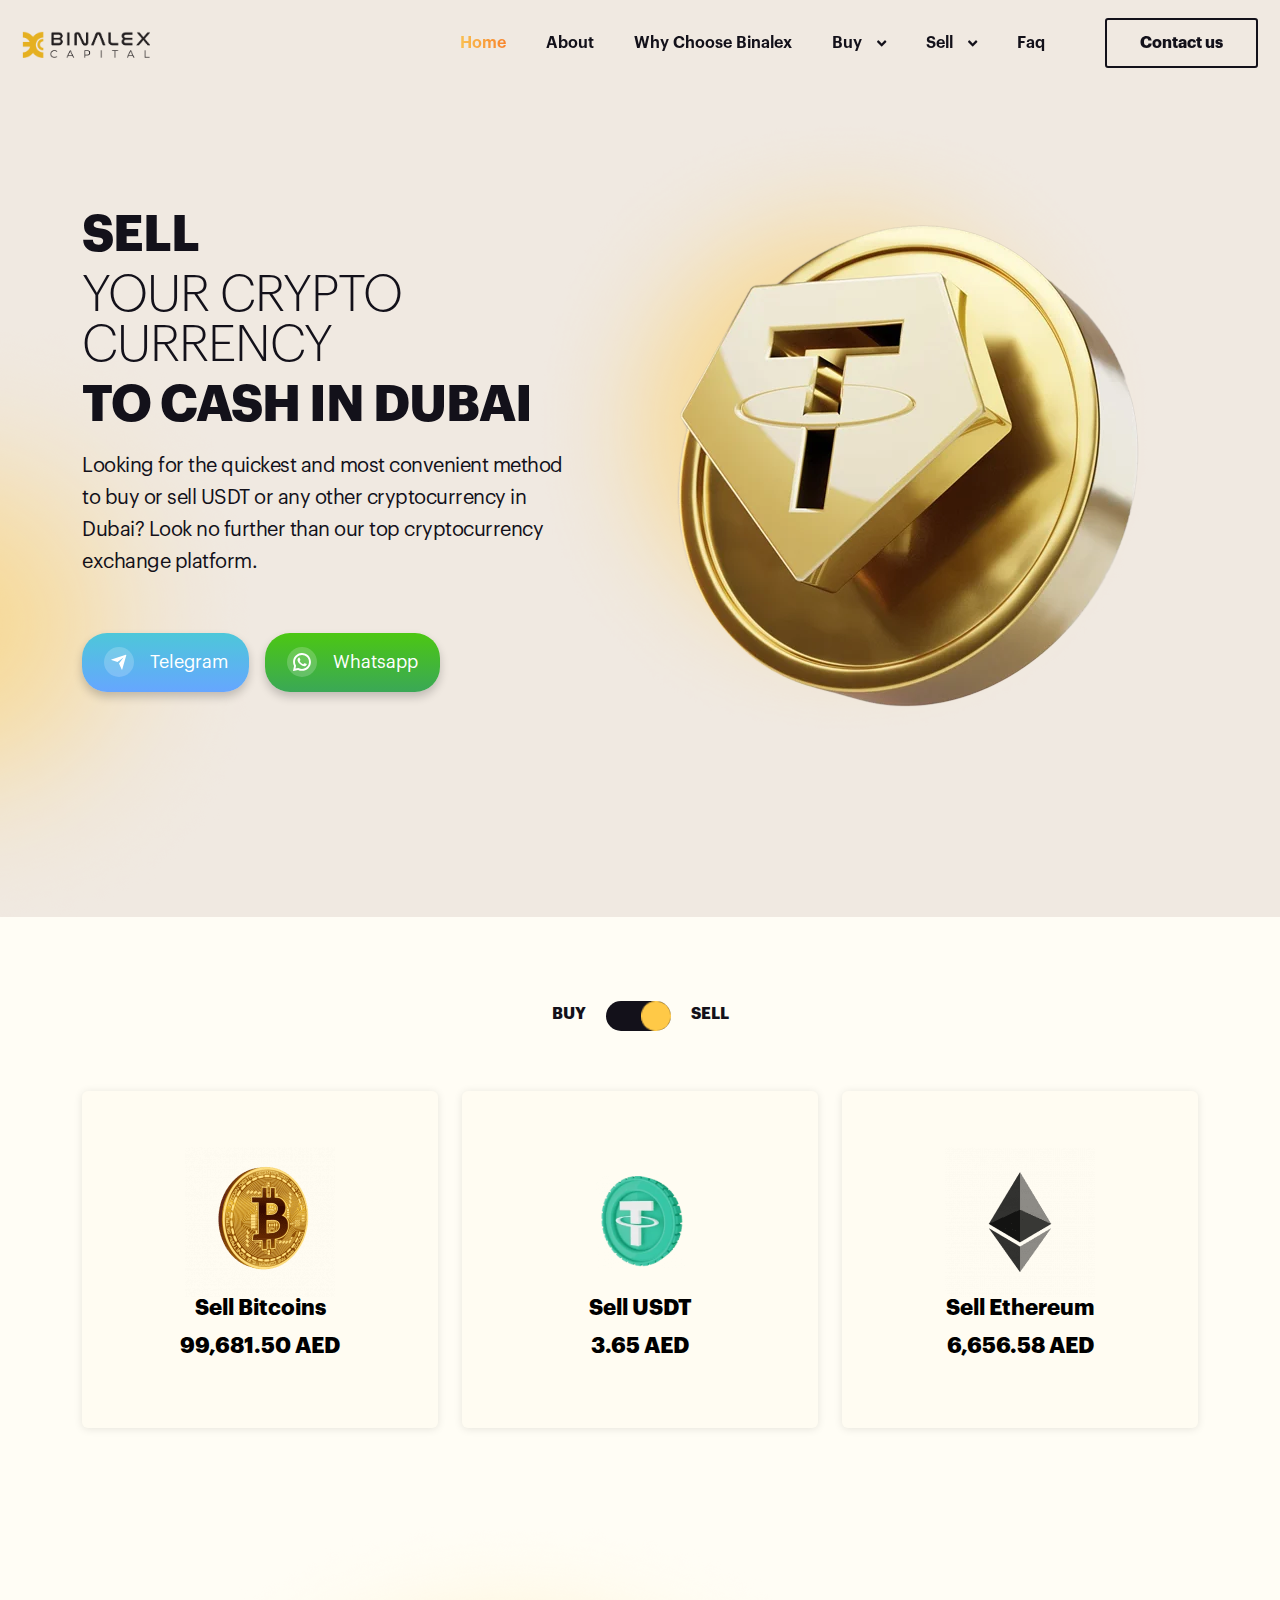
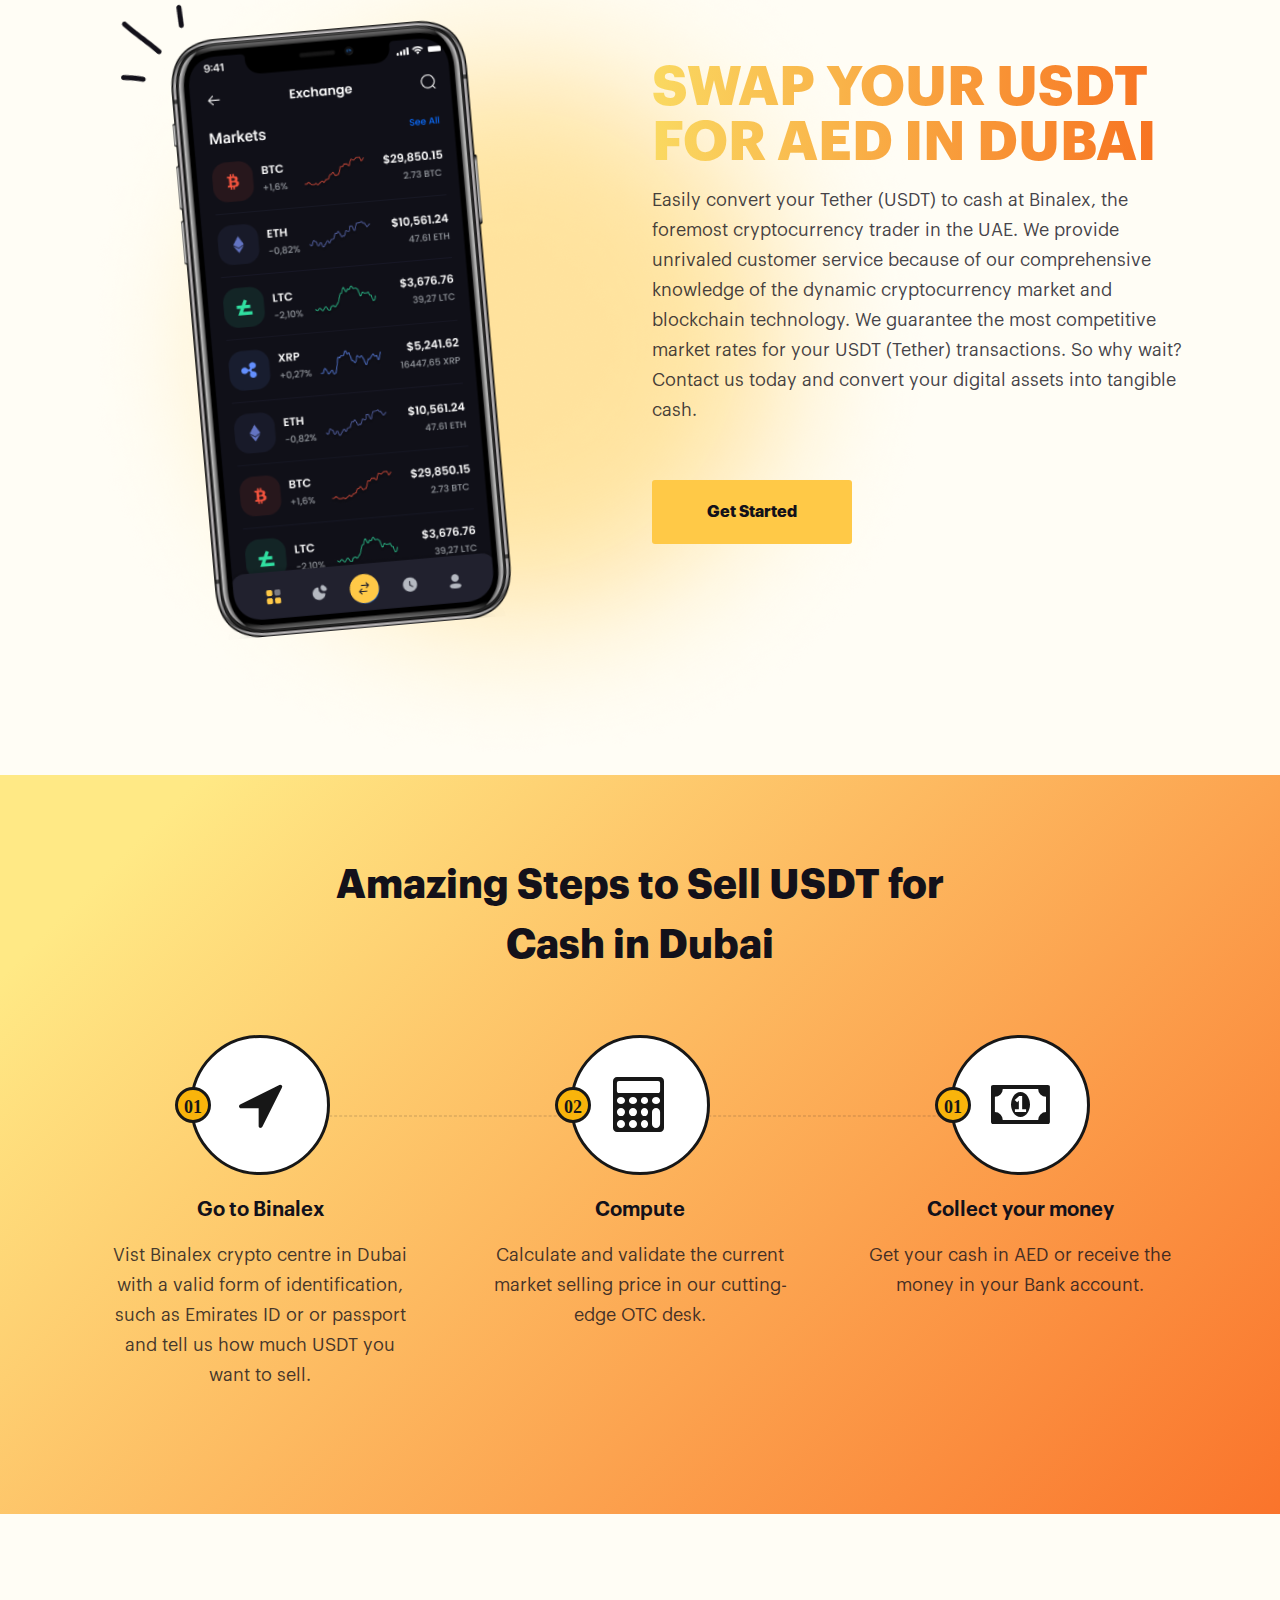
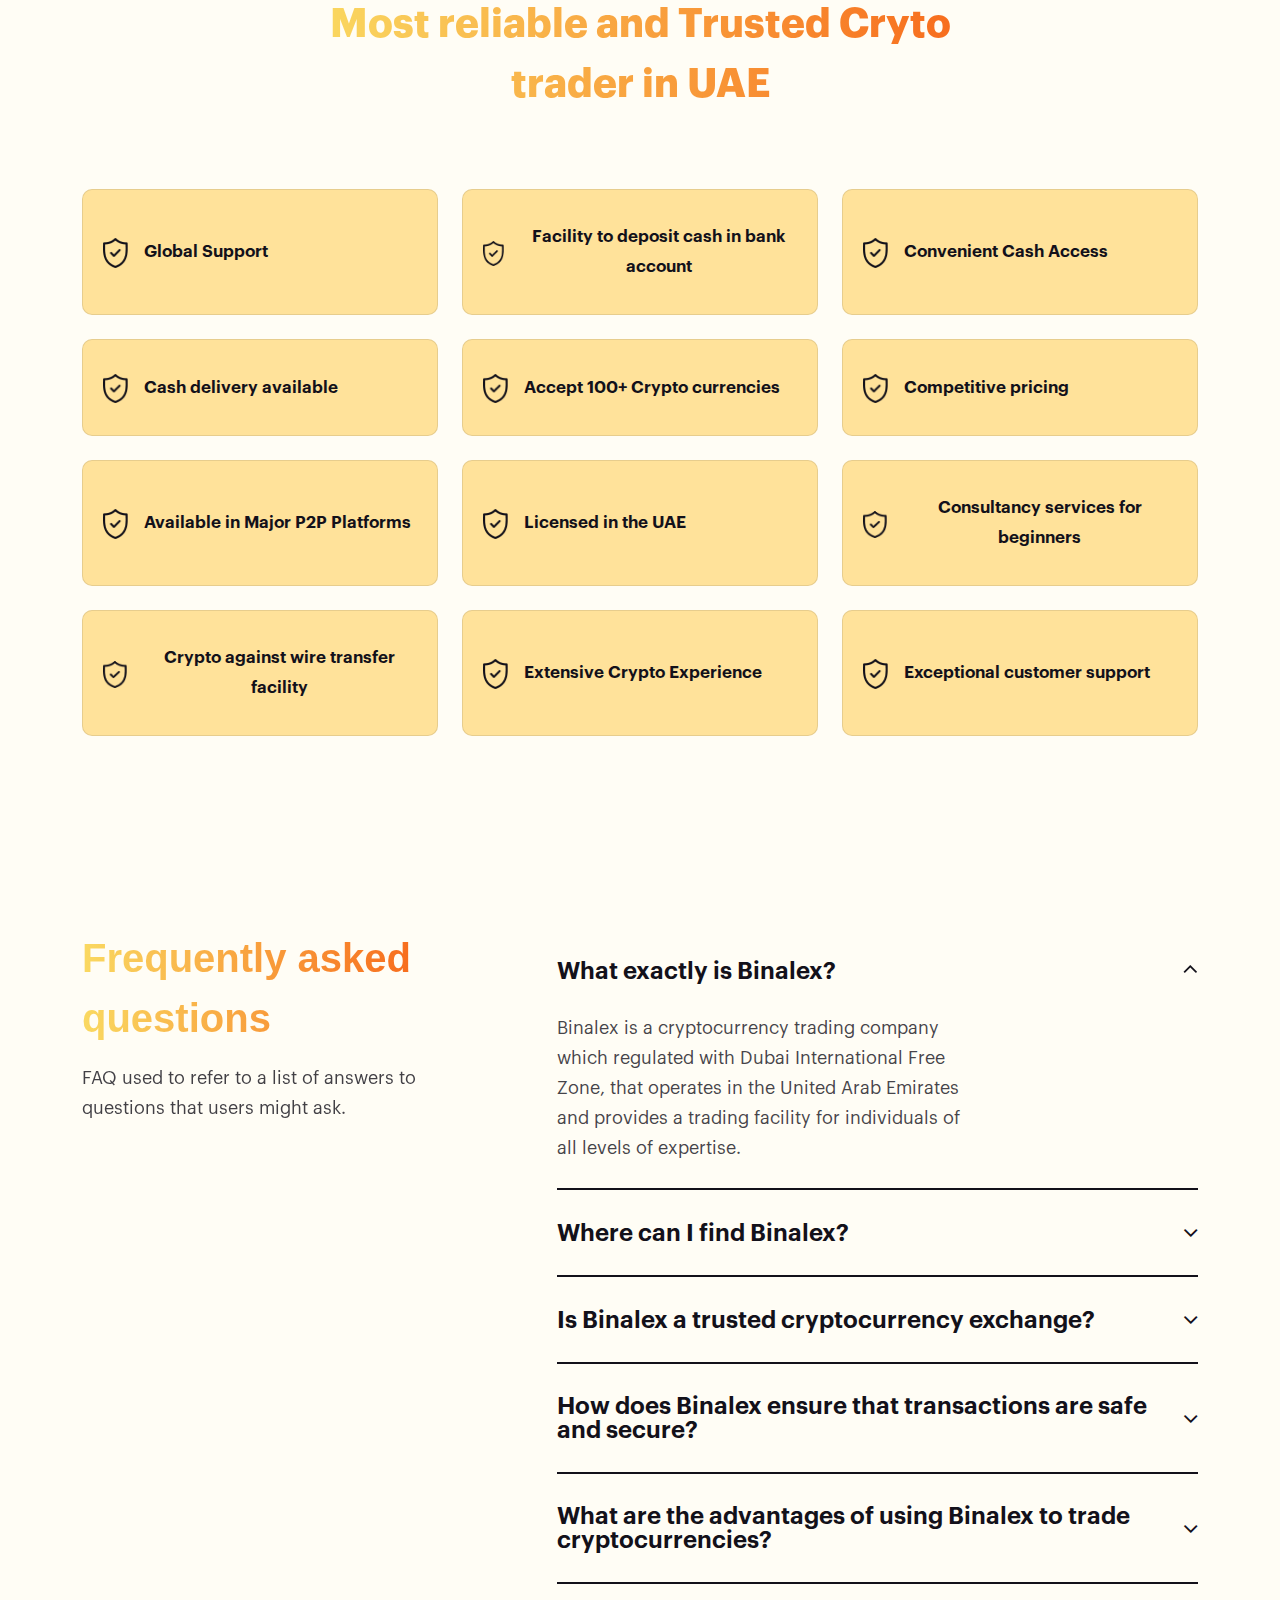
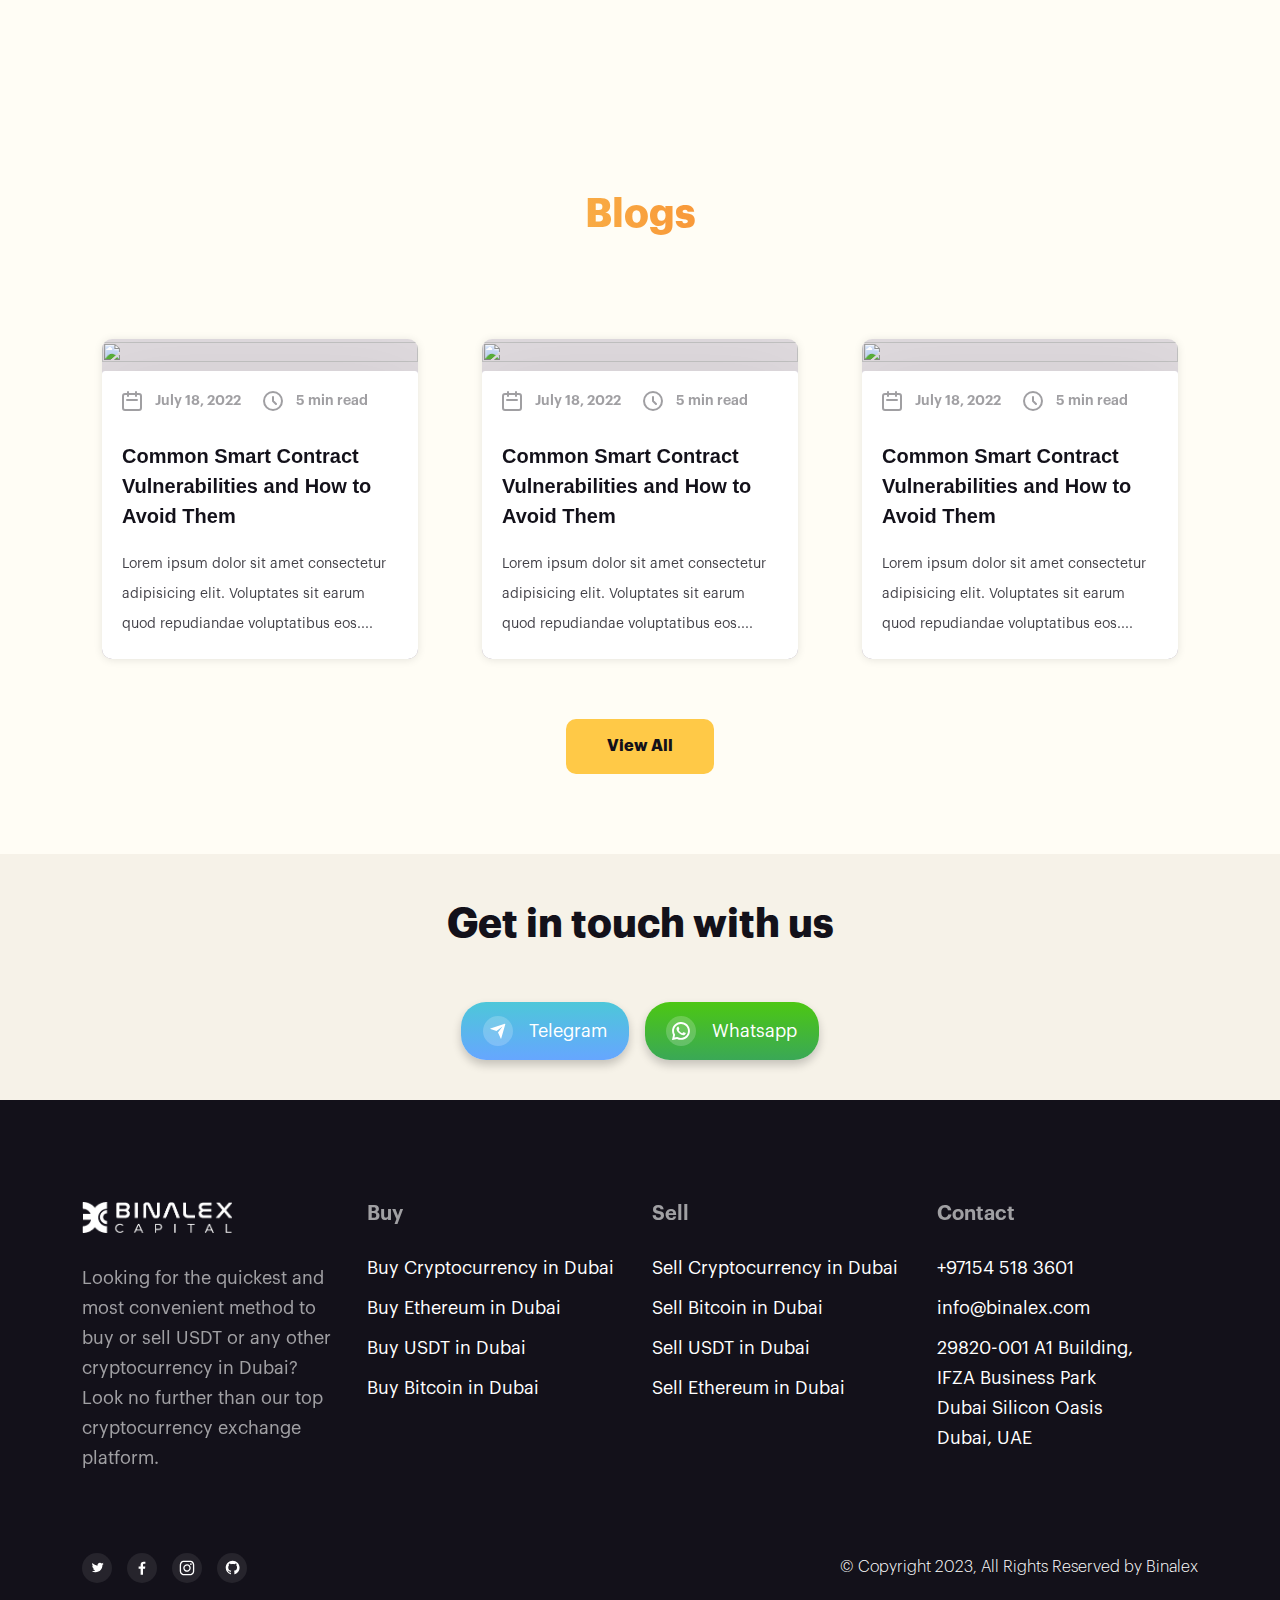
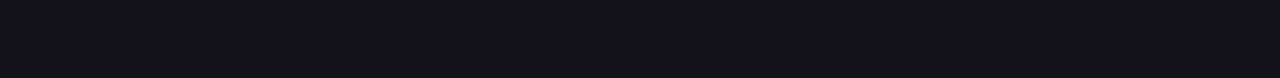
==== commit 27c5d4aa: "update" ====
--- a/index.html
+++ b/index.html
@@ -87,7 +87,7 @@
                 <a href="#" class="nav-link-item drop-trigger">Sell <i class="fas fa-angle-down"></i></a>
                 <ul class="sub-menu" id="submenu-1">
                   <li class="sub-menu--item">
-                    <a href="buy-usdt.html">Sell USDT </a>
+                    <a href="sell-usdt.html">Sell USDT </a>
                   </li>
                   <li class="sub-menu--item">
                     <a href="sell-usdt.html">Sell Bitcoin</a>
--- a/assets/css/main.css
+++ b/assets/css/main.css
@@ -1260,12 +1260,55 @@
   fill: #F2A900 !important;
 }
 
+.icon-ethereum svg {
+  color: #000000 !important;
+  fill: #000000 !important;
+}
+
+.icon-usdt svg {
+  color: #50AF95 !important;
+  fill: #50AF95 !important;
+}
+
 .color-bitcoin span {
   color: #F2A900 !important;
+}
+
+.color-usdt span {
+  color: #50AF95 !important;
 }
 
 .fugu-iconbox-wrap3.card-coin--1:hover .fugu-iconbox-data3 h4,
 .fugu-iconbox-wrap3.card-coin--1:hover .fugu-iconbox-data3 p {
   color: #fff !important;
 
+}
+
+.fugu-iconbox-wrap3.card-coin--3:hover .fugu-iconbox-data3 h4,
+.fugu-iconbox-wrap3.card-coin--3:hover .fugu-iconbox-data3 p,
+.fugu-iconbox-wrap3.card-coin--3:hover .icon-ethereum svg {
+  color: #fff !important;
+  fill: #fff !important;
+
+}
+
+.fugu-iconbox-wrap3.card-coin--2:hover .fugu-iconbox-data3 h4,
+.fugu-iconbox-wrap3.card-coin--2:hover .fugu-iconbox-data3 p {
+  color: #fff !important;
+
+}
+
+.color-etherium span {
+  color: #000000;
+  background-image: linear-gradient(180deg, #000000 0%, #FFFFFF 100%);
+  background-clip: text;
+  -webkit-background-clip: text;
+  text-fill-color: transparent;
+  -webkit-text-fill-color: transparent;
+
+
+}
+
+.section-usdt-padding {
+  padding-top: 180px !important;
 }--- a/assets/css/app.min.css
+++ b/assets/css/app.min.css
@@ -6696,7 +6696,8 @@
 }
 
 .fugu-icon-list3 ul li img {
-    top: -2px;
+    top: 12px;
+    left: 7px;
 }
 
 .pricing-btn {
@@ -7424,8 +7425,17 @@
 }
 
 .fugu-default-content.large-content h2 {
-    font-size: 68px;
-    line-height: 75px;
+    font-size: 55px;
+    line-height: 1;
+    text-transform: uppercase;
+
+}
+
+.fugu-default-content.large-content h2 p {
+    font-weight: 100;
+    display: block;
+    margin: 10px 0;
+
 }
 
 .fugu-default-content.content-white h2 {
@@ -10146,7 +10156,7 @@
     /* color: #fff !important; */
 }
 
-.fugu-iconbox-data4{
+.fugu-iconbox-data4 {
     color: #000;
 }
 
@@ -10325,4 +10335,26 @@
 
 .fugu-iconbox-wrap4 {
     height: 100%;
+}
+
+
+.buy-features li p {
+    font-weight: 400;
+    margin-top: 10px;
+    font-size: 16px;
+    display: none;
+
+}
+
+.buy-features li {
+    padding: 10px;
+    cursor: pointer;
+}
+
+.buy-features li.active {
+    border: 1px solid #26242c;
+}
+
+.buy-features li.active p {
+    display: block;
 }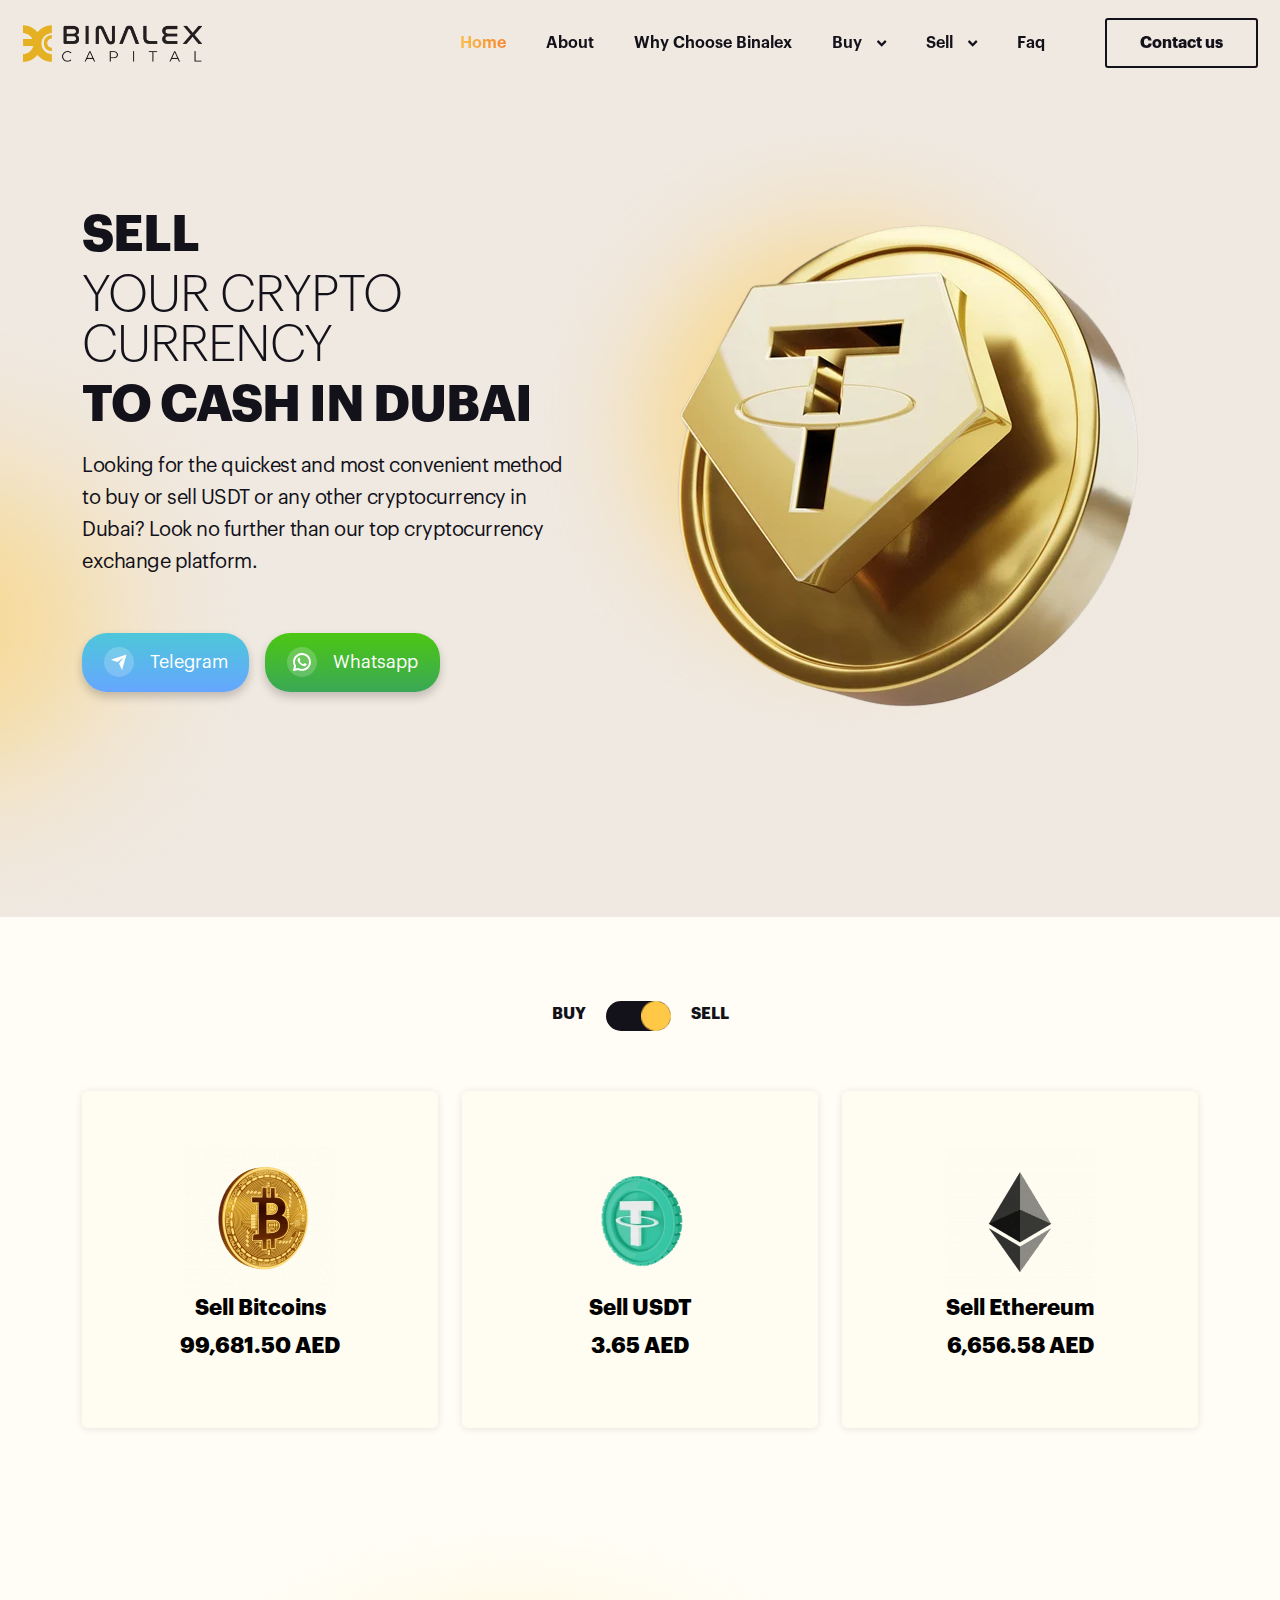
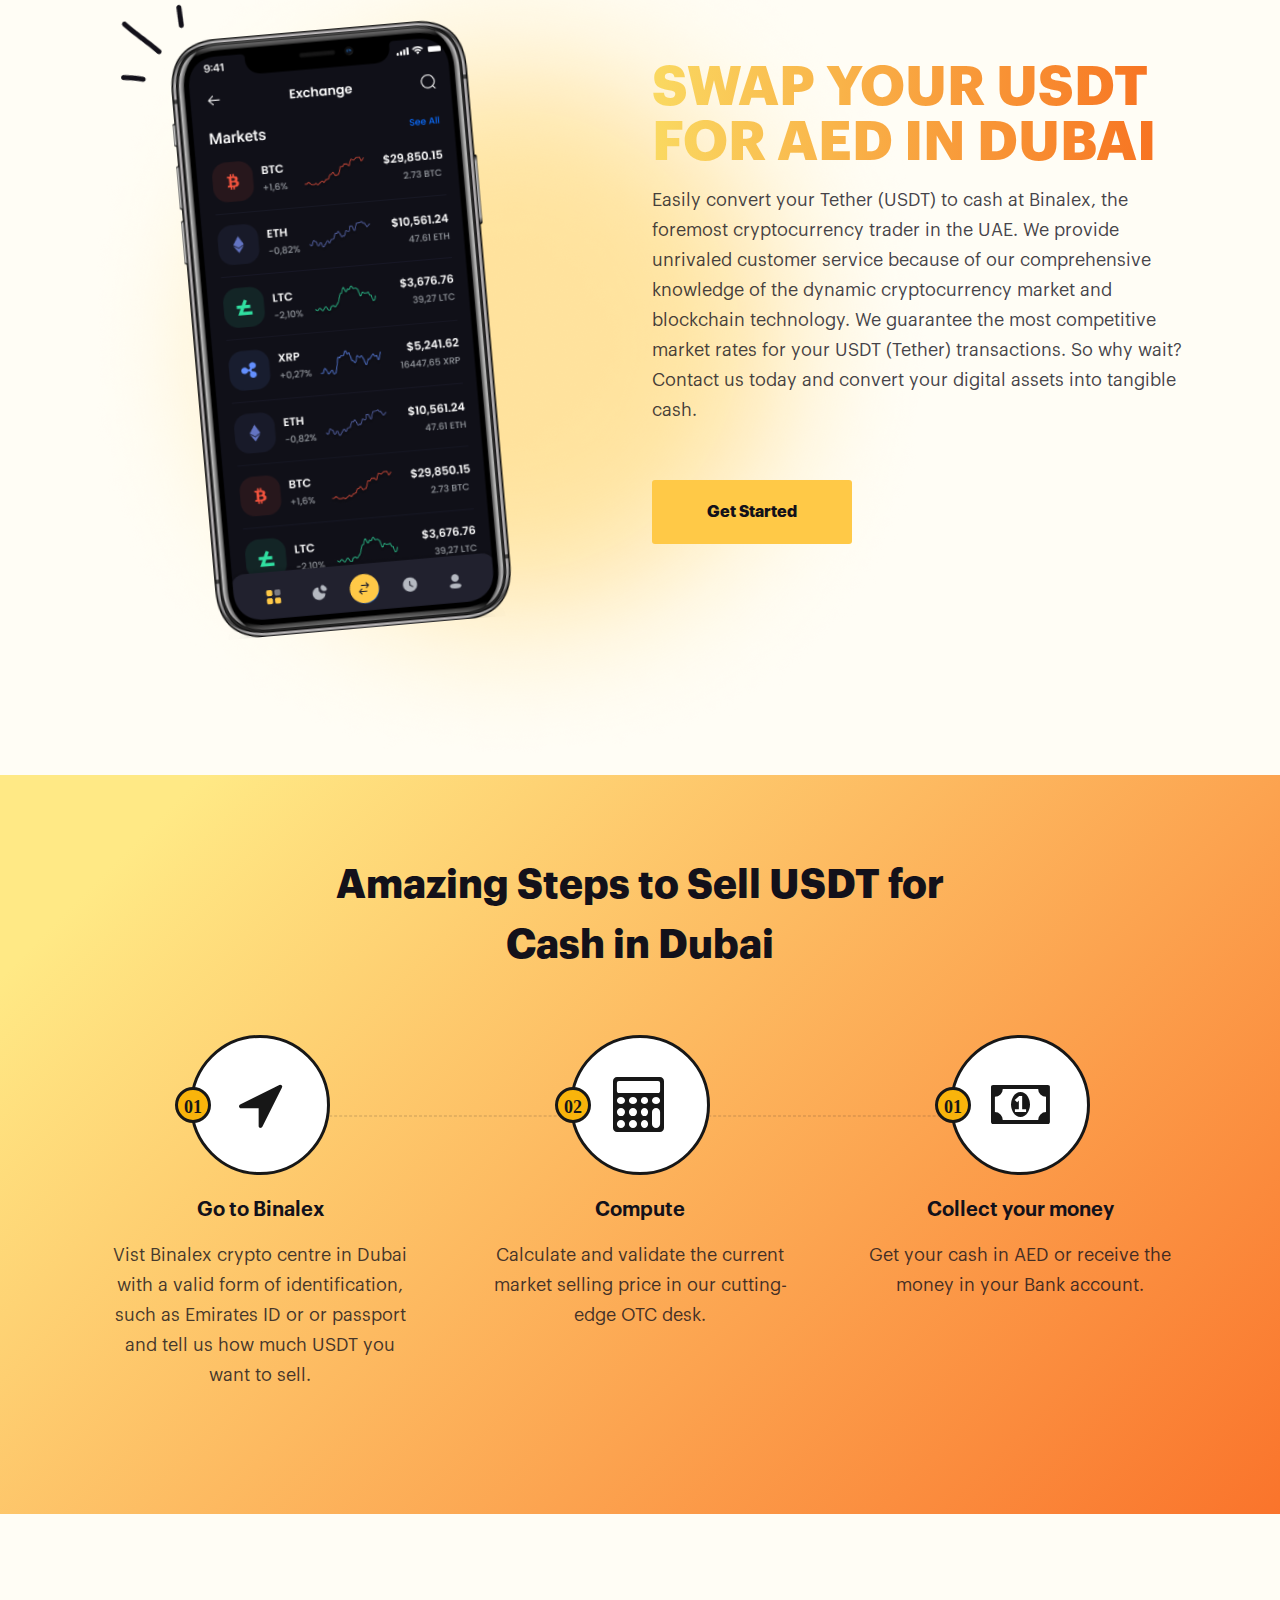
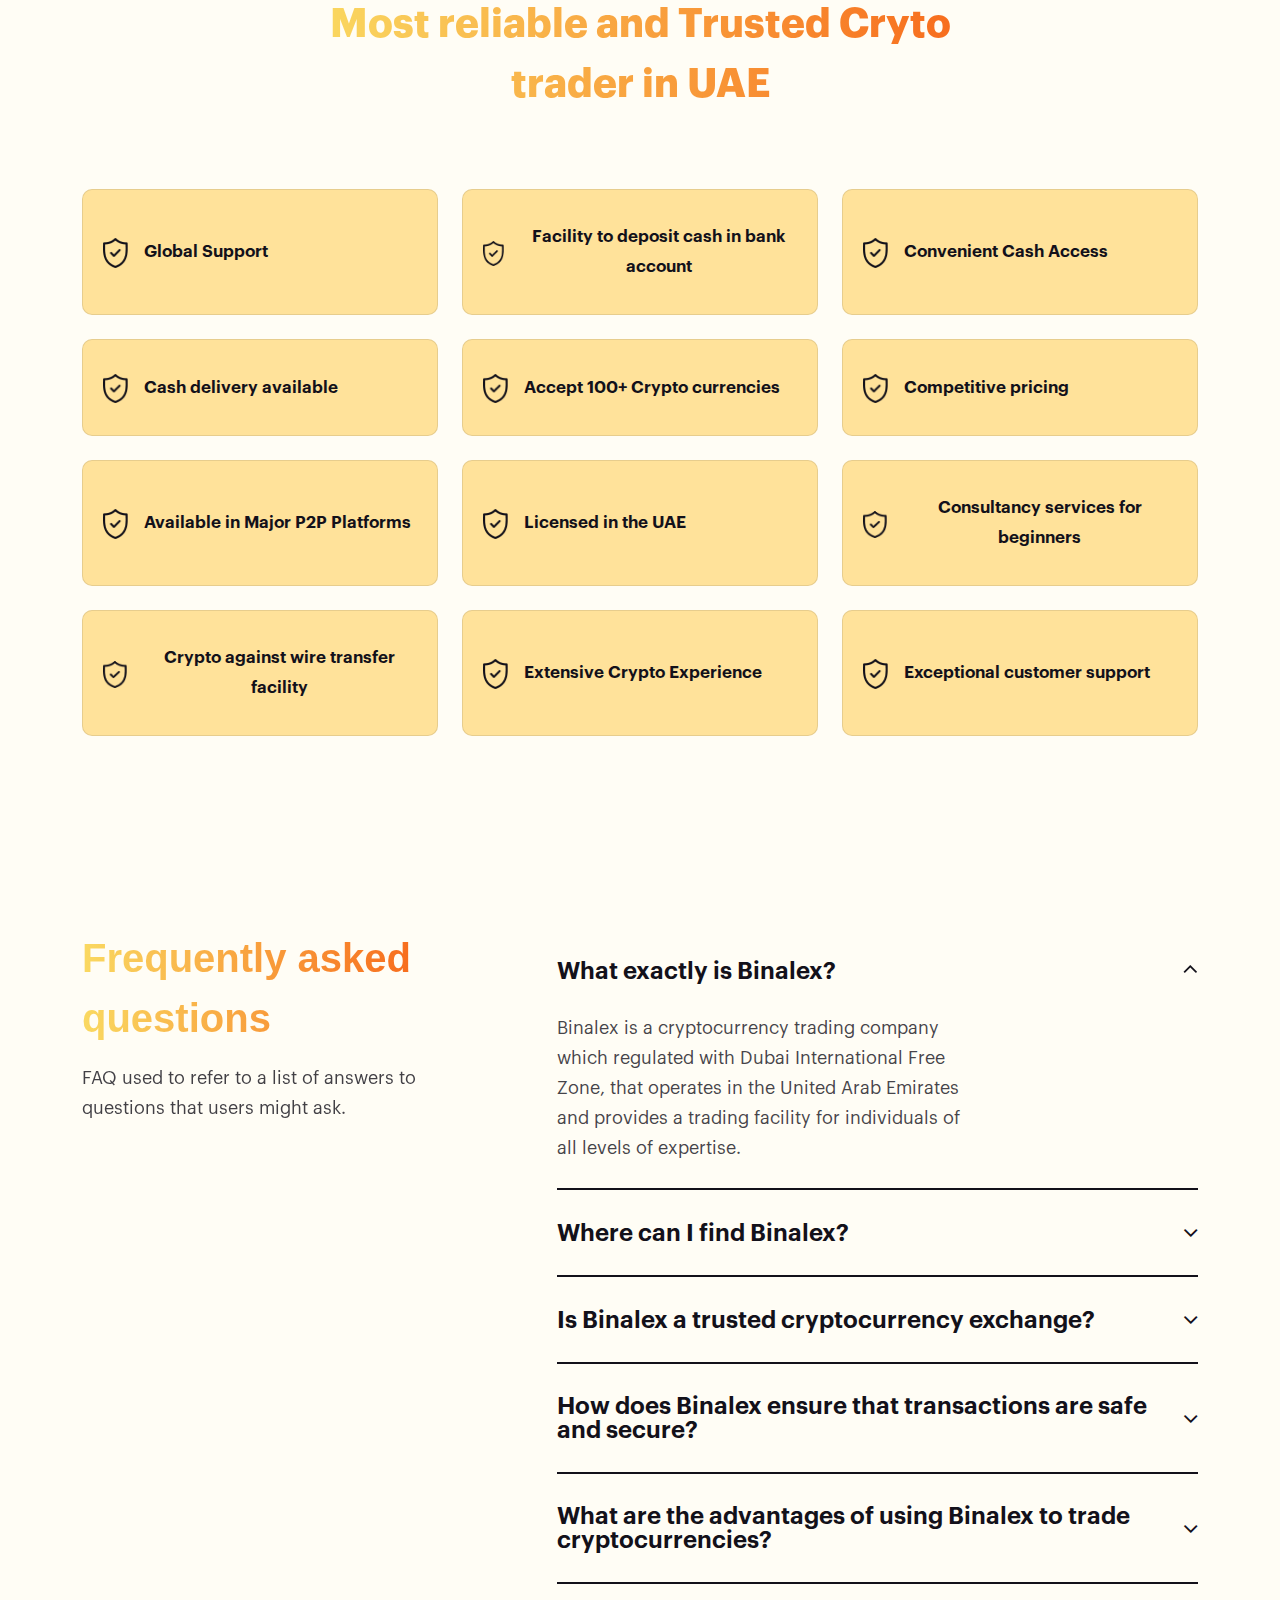
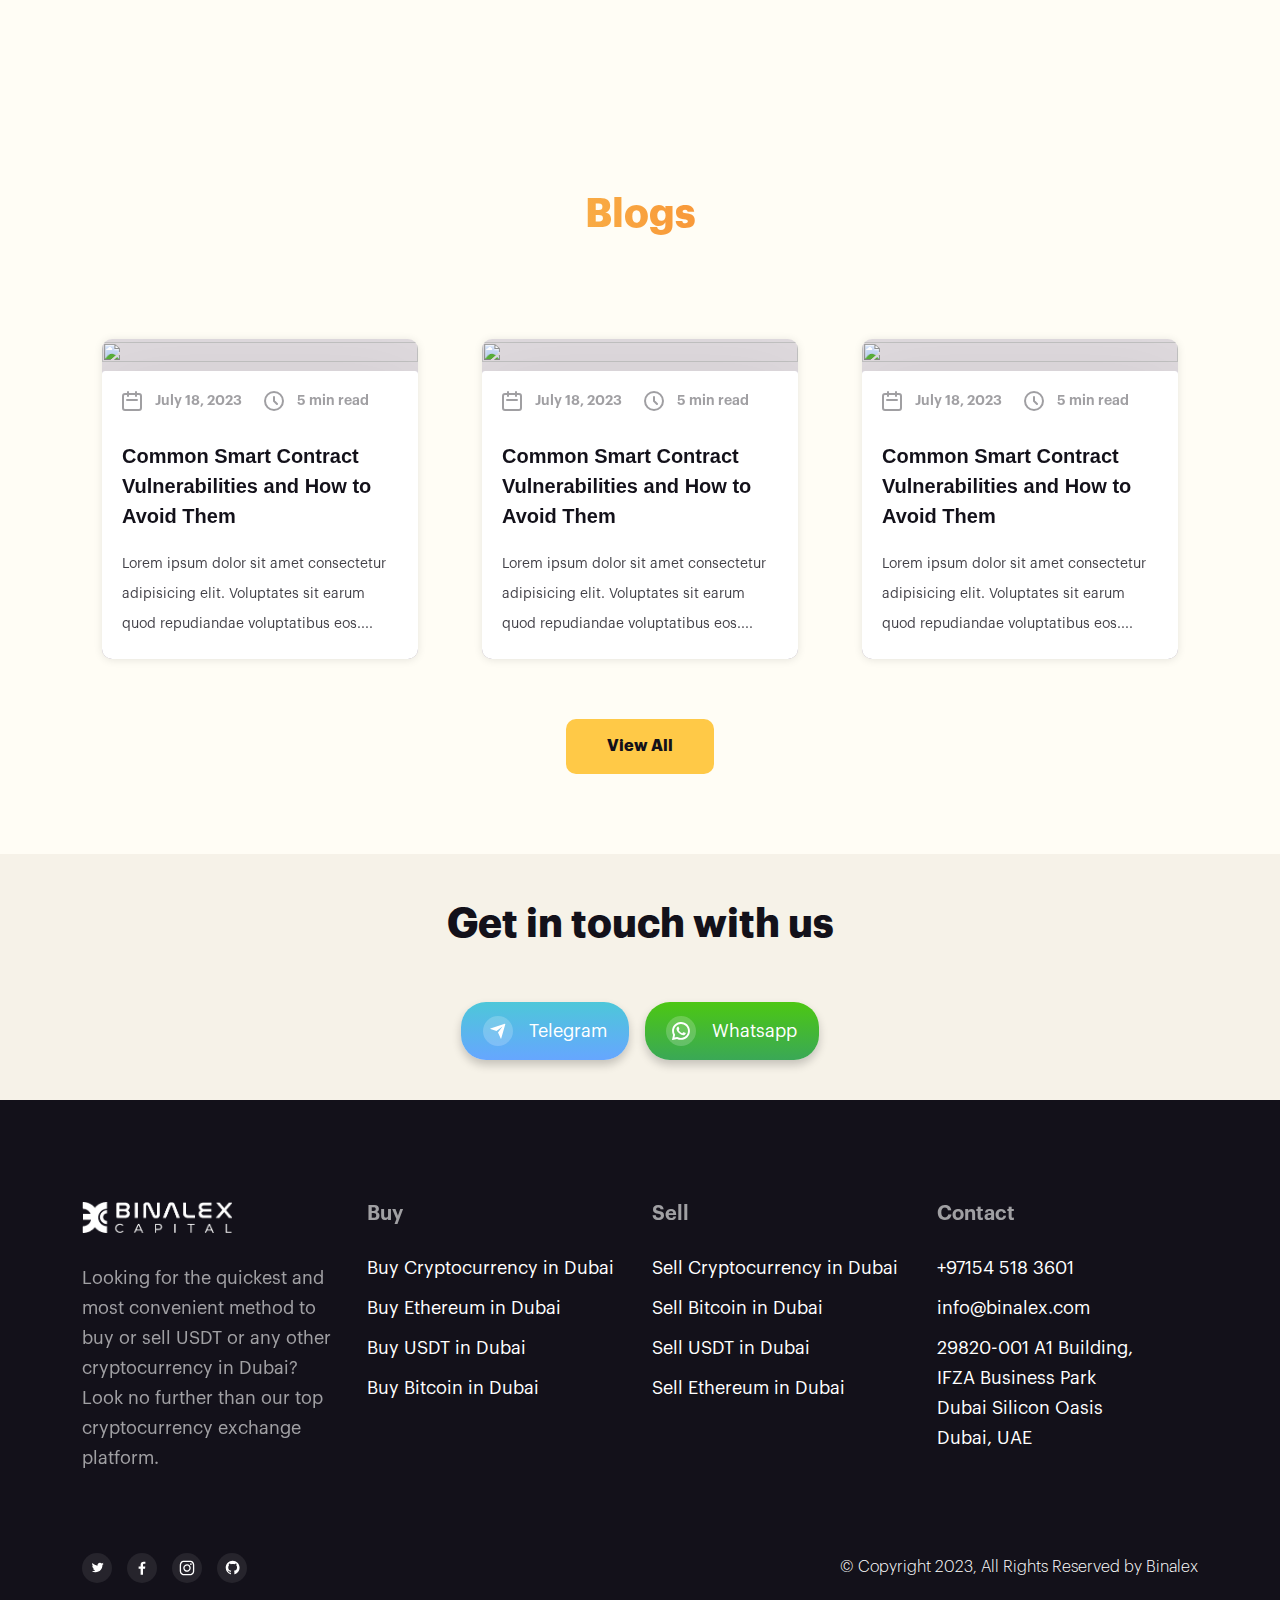
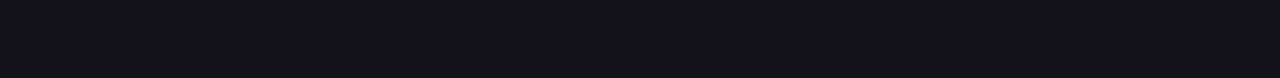
==== commit 29b8e56b: "sit eupdated" ====
--- a/index.html
+++ b/index.html
@@ -673,7 +673,7 @@
           <div class="collection-grid-item analysis wow fadeInUpX" data-wow-delay="0s">
             <div class="fugu--blog-wrap">
               <div class="fugu--blog-thumb">
-                <a href="#">
+                <a href="single-blog.html">
                   <img
                     src="https://sellusdtindubai.com/wp-content/uploads/2023/05/What-are-Permissioned-vs.-Permissionless-Blockchains-400x200.jpg.webp"
                     alt="">
@@ -682,12 +682,13 @@
               <div class="fugu--blog-content">
                 <div class="fugu--blog-date">
                   <ul>
-                    <li> <a href="#"> <img src="assets/images/svg2/calendar2.svg" alt="">July 18, 2022</a></li>
+                    <li> <a href="#"> <img src="assets/images/svg2/calendar2.svg" alt="">July 18,
+                        2023</a></li>
                     <li> <a href="#"><img src="assets/images/svg2/clock2.svg" alt="">5 min read</a> </li>
                   </ul>
                 </div>
                 <div class="fugu--blog-title">
-                  <a href="#">
+                  <a href="single-blog.html">
                     <h3>Common Smart Contract Vulnerabilities and How to Avoid Them</h3>
                   </a>
                 </div>
@@ -702,7 +703,7 @@
           <div class="collection-grid-item analysis wow fadeInUpX" data-wow-delay="0s">
             <div class="fugu--blog-wrap">
               <div class="fugu--blog-thumb">
-                <a href="#">
+                <a href="single-blog.html">
                   <img
                     src="https://sellusdtindubai.com/wp-content/uploads/2023/05/What-are-Permissioned-vs.-Permissionless-Blockchains-400x200.jpg.webp"
                     alt="">
@@ -711,12 +712,13 @@
               <div class="fugu--blog-content">
                 <div class="fugu--blog-date">
                   <ul>
-                    <li> <a href="#"> <img src="assets/images/svg2/calendar2.svg" alt="">July 18, 2022</a></li>
+                    <li> <a href="#"> <img src="assets/images/svg2/calendar2.svg" alt="">July 18,
+                        2023</a></li>
                     <li> <a href="#"><img src="assets/images/svg2/clock2.svg" alt="">5 min read</a> </li>
                   </ul>
                 </div>
                 <div class="fugu--blog-title">
-                  <a href="#">
+                  <a href="single-blog.html">
                     <h3>Common Smart Contract Vulnerabilities and How to Avoid Them</h3>
                   </a>
                 </div>
@@ -731,7 +733,7 @@
           <div class="collection-grid-item analysis wow fadeInUpX" data-wow-delay="0s">
             <div class="fugu--blog-wrap">
               <div class="fugu--blog-thumb">
-                <a href="#">
+                <a href="single-blog.html">
                   <img
                     src="https://sellusdtindubai.com/wp-content/uploads/2023/05/What-are-Permissioned-vs.-Permissionless-Blockchains-400x200.jpg.webp"
                     alt="">
@@ -740,12 +742,13 @@
               <div class="fugu--blog-content">
                 <div class="fugu--blog-date">
                   <ul>
-                    <li> <a href="#"> <img src="assets/images/svg2/calendar2.svg" alt="">July 18, 2022</a></li>
+                    <li> <a href="#"> <img src="assets/images/svg2/calendar2.svg" alt="">July 18,
+                        2023</a></li>
                     <li> <a href="#"><img src="assets/images/svg2/clock2.svg" alt="">5 min read</a> </li>
                   </ul>
                 </div>
                 <div class="fugu--blog-title">
-                  <a href="#">
+                  <a href="single-blog.html">
                     <h3>Common Smart Contract Vulnerabilities and How to Avoid Them</h3>
                   </a>
                 </div>
@@ -760,7 +763,7 @@
       </div>
 
       <div class="fugu-portfolio-btn">
-        <a class="fugu-btn small-btn" href="#">View All</a>
+        <a class="fugu-btn small-btn" href="blog.html">View All</a>
       </div>
     </div>
   </div>
--- a/assets/css/main.css
+++ b/assets/css/main.css
@@ -92,7 +92,7 @@
 }
 
 .brand-logo {
-  max-width: 128px;
+  max-width: 180px;
   transition: all 0.4s;
   position: relative;
 }
--- a/assets/css/app.min.css
+++ b/assets/css/app.min.css
@@ -10357,4 +10357,13 @@
 
 .buy-features li.active p {
     display: block;
+}
+
+.fugu-iconbox-wrap3 {
+    box-shadow: 0 1px 8px rgba(0, 0, 0, .1);
+}
+
+.why-icon img{
+    width: 50px;
+    
 }